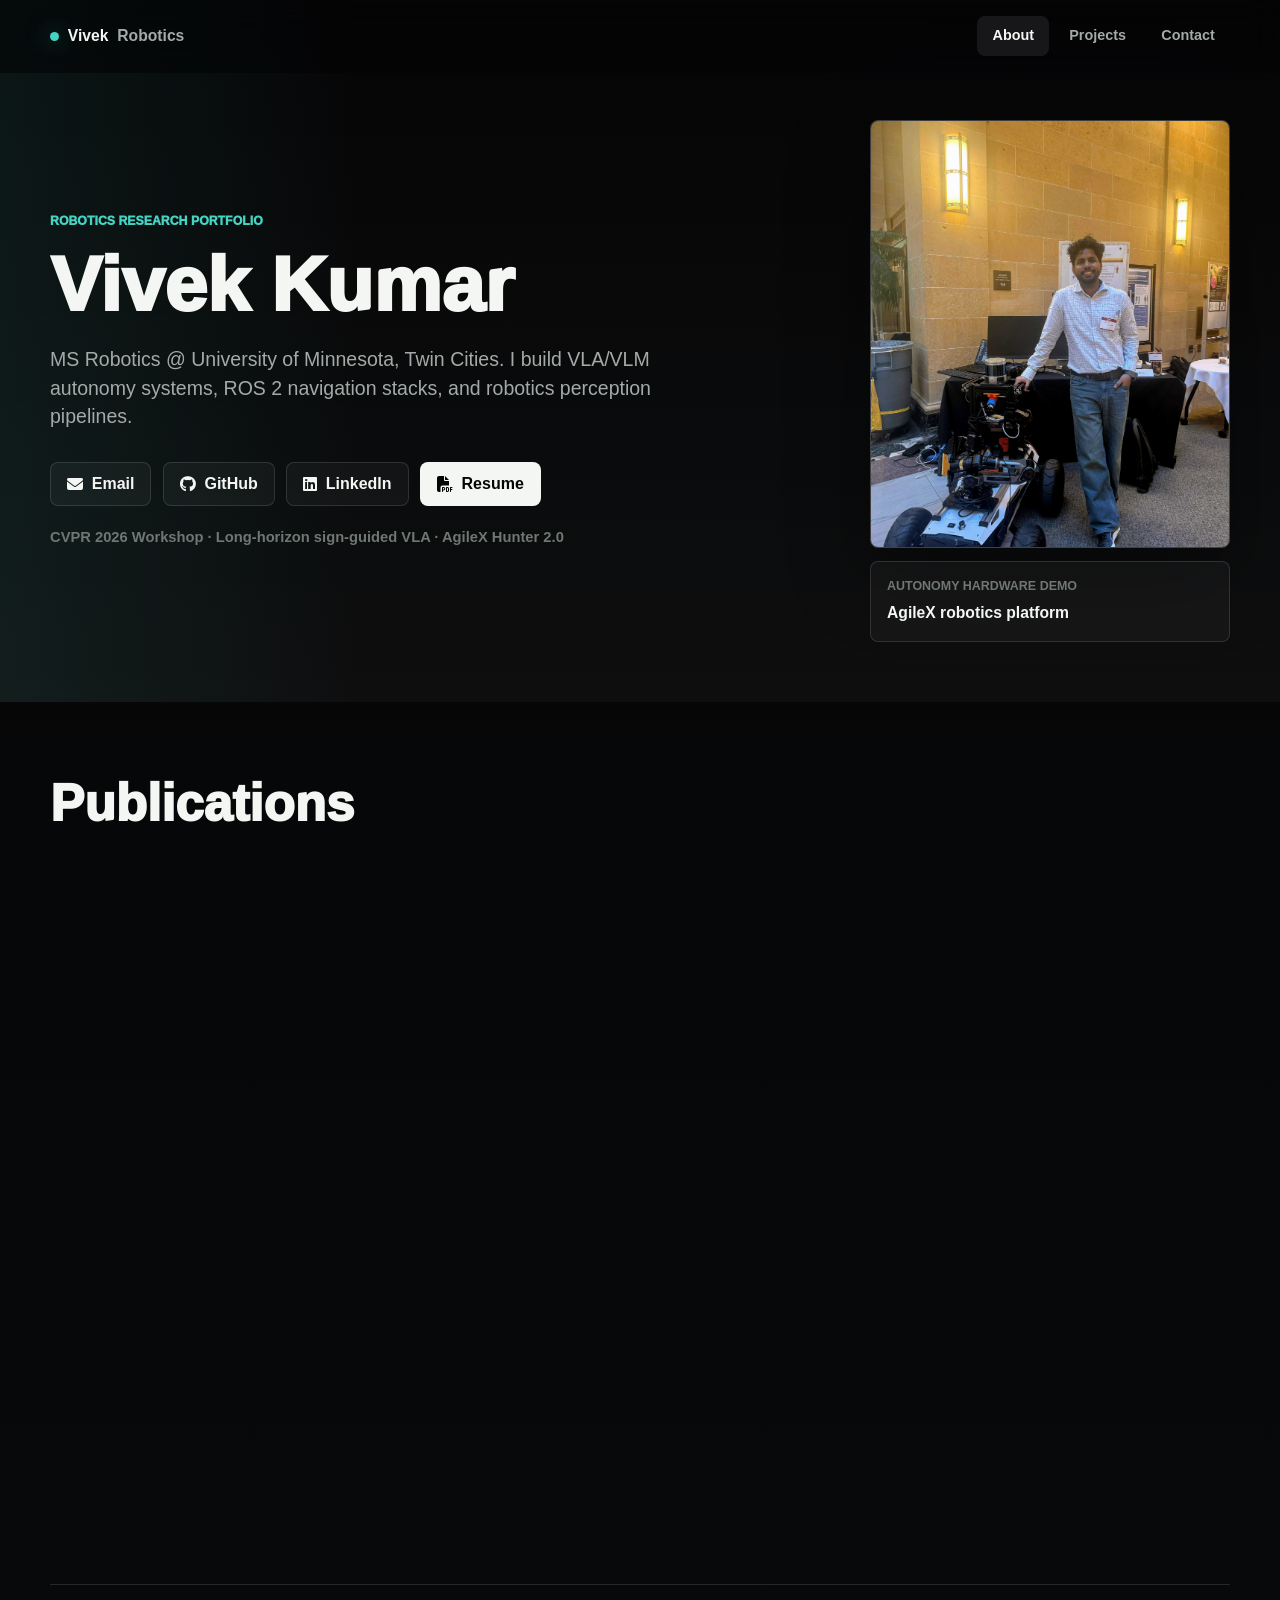
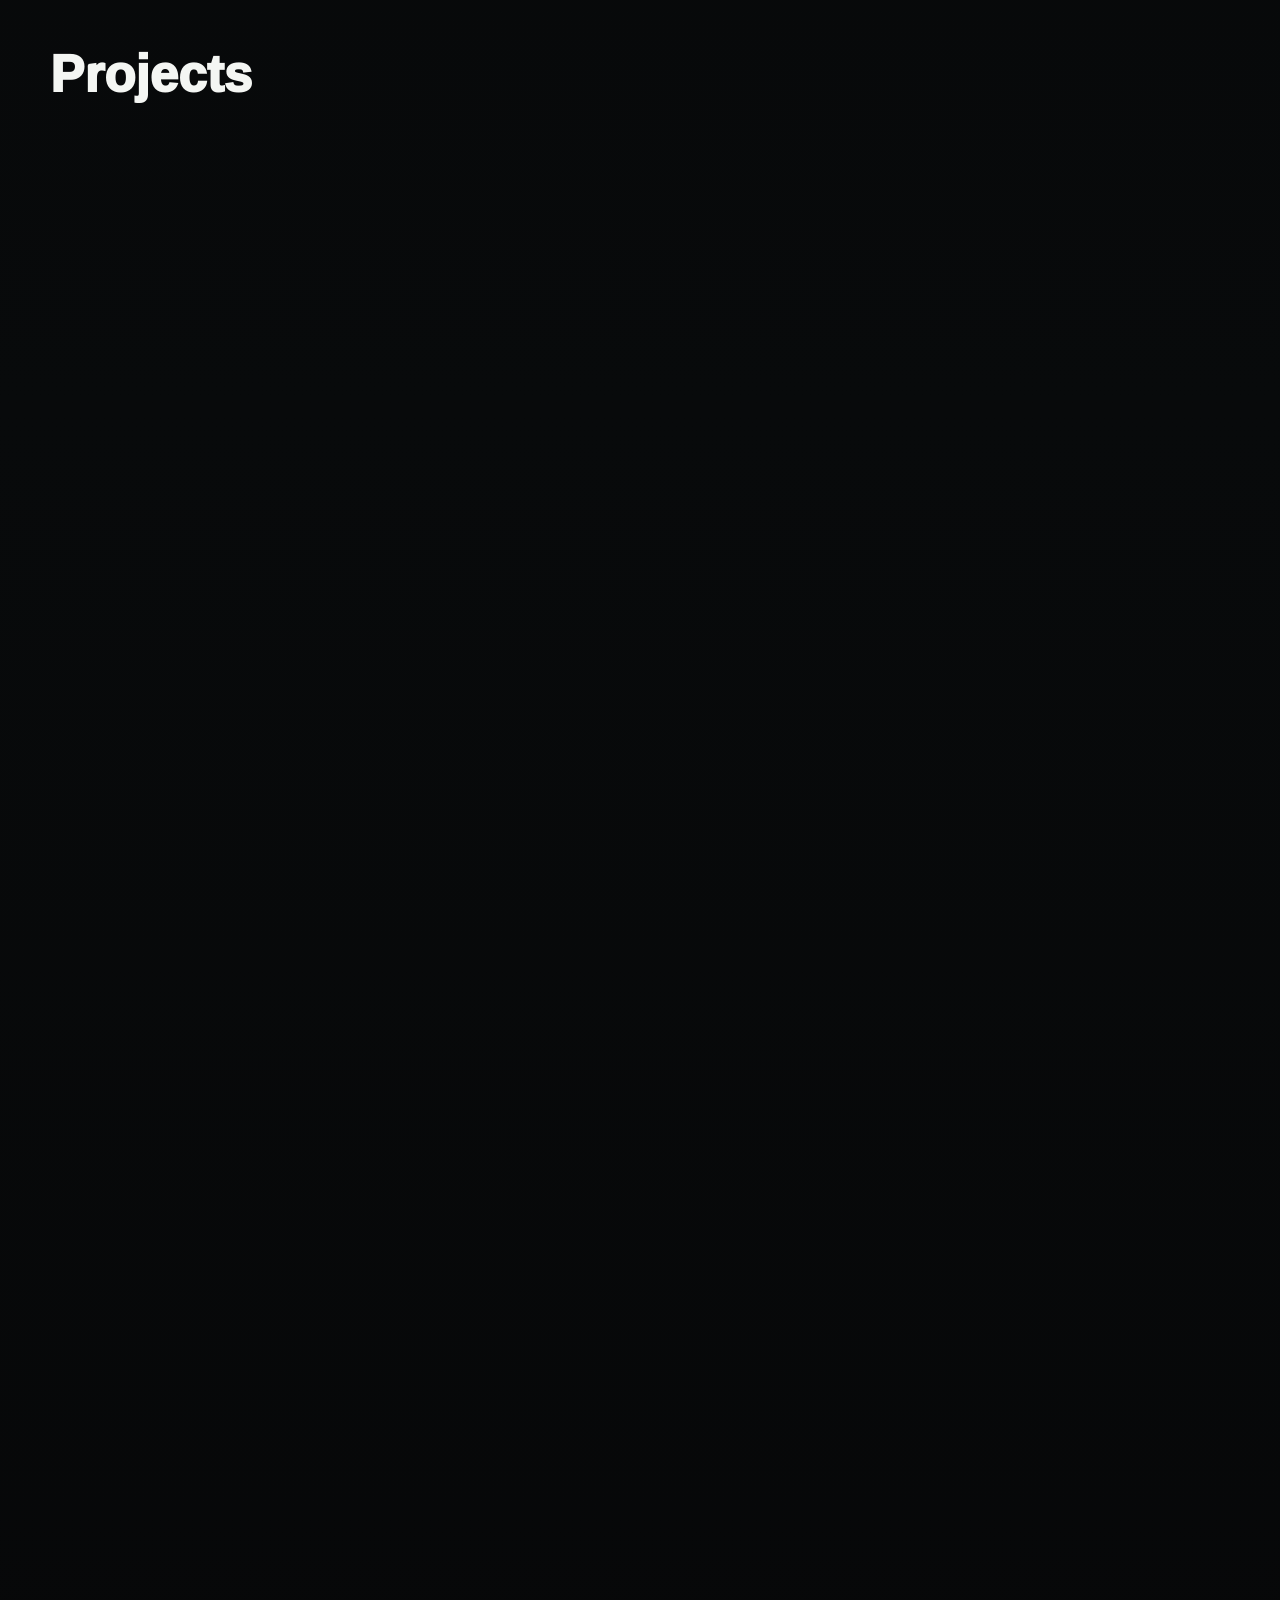
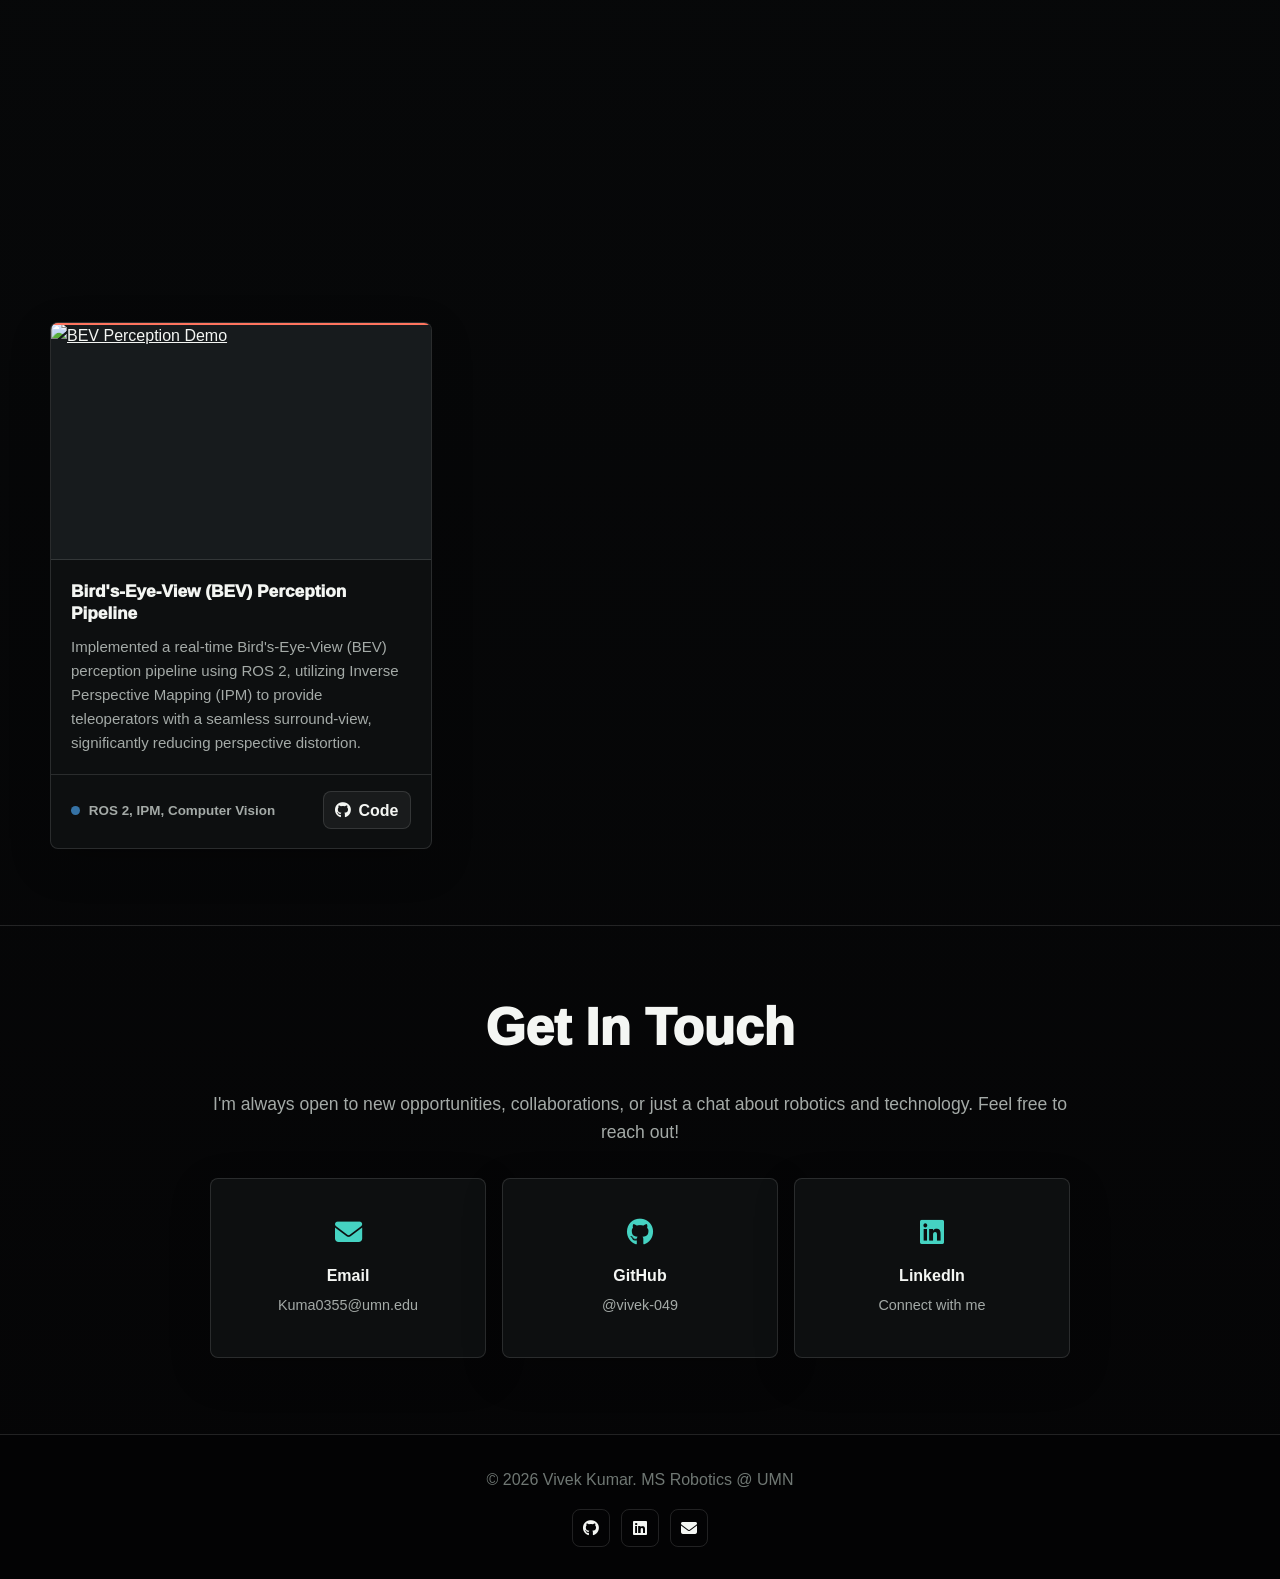
==== index.html @ c198df11 "Update sign guided VLA card preview" ====
<!DOCTYPE html>
<html lang="en">

<head>
    <meta charset="UTF-8">
    <meta name="viewport" content="width=device-width, initial-scale=1.0">
    <meta name="description" content="Vivek's Portfolio - Robotics Engineer & Developer">
    <title>Vivek - Portfolio</title>
    <link rel="stylesheet" href="styles.css">
    <link rel="stylesheet" href="https://cdnjs.cloudflare.com/ajax/libs/font-awesome/6.4.0/css/all.min.css">
</head>

<body>
    <!-- Navigation -->
    <nav class="navbar">
        <div class="container">
            <div class="nav-brand">Vivek</div>
            <ul class="nav-menu">
                <li><a href="#home" class="nav-link">About</a></li>
                <li><a href="#projects" class="nav-link">Projects</a></li>
                <li><a href="#contact" class="nav-link">Contact</a></li>
            </ul>
            <div class="hamburger">
                <span></span>
                <span></span>
                <span></span>
            </div>
        </div>
    </nav>

    <!-- Hero -->
    <section id="home" class="hero-about">
        <div class="container">
            <div class="intro-grid">
                <div class="intro-text">
                    <p class="intro-kicker">Robotics research portfolio</p>
                    <h1 class="intro-name">Vivek Kumar</h1>
                    <p class="intro-role">MS Robotics @ University of Minnesota, Twin Cities. I build VLA/VLM autonomy systems, ROS 2 navigation stacks, and robotics perception pipelines.</p>
                    <div class="intro-links">
                        <a href="mailto:Kuma0355@umn.edu"><i class="fas fa-envelope"></i> Email</a>
                        <a href="https://github.com/vivek-049" target="_blank"><i class="fab fa-github"></i> GitHub</a>
                        <a href="https://www.linkedin.com/in/vivek-kumar-robotics/" target="_blank"><i
                                class="fab fa-linkedin"></i> LinkedIn</a>
                        <a href="Vivek_Kumar_Resume.pdf" target="_blank" class="resume-link"><i class="fas fa-file-pdf"></i>
                            Resume</a>
                    </div>
                    <p class="hero-focus">CVPR 2026 Workshop · Long-horizon sign-guided VLA · AgileX Hunter 2.0</p>
                </div>
                <aside class="hero-visual" aria-label="Vivek with an AgileX robotics platform">
                    <img src="IMG-20260513-WA0045~2.jpg" alt="Vivek Kumar with an AgileX robotics platform">
                    <div class="hero-visual-caption">
                        <span>Autonomy hardware demo</span>
                        <strong>AgileX robotics platform</strong>
                    </div>
                </aside>
            </div>
        </div>
    </section>

    <!-- Projects Section -->
    <section id="projects" class="projects">
        <div class="container">
            <h2 class="section-title publications-heading">Publications</h2>

            <!-- Publications Highlight -->
            <div id="publications" class="publications-highlight">
                <div class="publications-list">
                    <div class="publication-item">
                        <div class="publication-figure">
                            <img src="https://img.youtube.com/vi/0QDESYbUcLw/maxresdefault.jpg"
                                alt="Teleoperation escalation publication preview">
                            <span>CVPRW'26</span>
                        </div>
                        <div class="pub-content">
                            <h4>VLM-Driven Proactive Escalation for Tele-operations in Autonomous Vehicles</h4>
                            <p class="pub-authors"><a href="#home">Vivek Kumar</a>, et al.</p>
                            <p class="pub-venue">In <em>CVPR Precognition Workshop</em>, 2026</p>
                            <div class="pub-links">
                                <a href="https://drive.google.com/file/d/16-VEaFd6-cdcnAlNv3yhL2kqaS5mi3l1/view?usp=drive_link"
                                    target="_blank" class="pub-link">
                                    Paper
                                </a>
                                <a href="https://www.youtube.com/watch?v=0QDESYbUcLw" target="_blank" class="pub-link">
                                    Video
                                </a>
                                <a href="https://drive.google.com/file/d/156DK4H5Ht06kgXR8-hEgV4QPAvxpBSk1/view?usp=sharing"
                                    target="_blank" class="pub-link">
                                    Poster
                                </a>
                            </div>
                        </div>
                    </div>
                    <div class="publication-item">
                        <div class="publication-figure">
                            <img src="https://img.youtube.com/vi/3p01hXMULtc/maxresdefault.jpg"
                                alt="Multi-robot teleoperation publication preview">
                            <span>Under Review</span>
                        </div>
                        <div class="pub-content">
                            <h4>Robots That Know When to Ask: VLM-Driven Reasoning for Human-on-Demand Multi-Robot
                                Teleoperation</h4>
                            <p class="pub-authors"><a href="#home">Vivek Kumar</a>, et al.</p>
                            <p class="pub-venue">Under review</p>
                            <div class="pub-links">
                                <a href="https://youtu.be/3p01hXMULtc?si=Co7V5-fZ44uZ2lex" target="_blank"
                                    class="pub-link">
                                    Video
                                </a>
                            </div>
                        </div>
                    </div>
                    <div class="publication-item">
                        <div class="publication-figure">
                            <img src="https://drive.google.com/thumbnail?id=1eFlrzRyeTO1ZhGdFbciHG2mn4tbbi024&sz=w1000"
                                alt="Zero-shot blind inpainting publication preview">
                            <span>NeurIPS'26</span>
                        </div>
                        <div class="pub-content">
                            <h4>Zero-Shot Blind Inpainting with Pretrained Diffusion Priors</h4>
                            <p class="pub-authors">Wenjie Zhang, <a href="#home">Vivek Kumar</a>, et al.</p>
                            <p class="pub-venue"><em>NeurIPS 2026</em>, under review</p>
                            <div class="pub-links">
                                <a href="https://drive.google.com/file/d/1eFlrzRyeTO1ZhGdFbciHG2mn4tbbi024/view?usp=sharing"
                                    target="_blank" class="pub-link">
                                    Poster
                                </a>
                            </div>
                        </div>
                    </div>
                </div>
            </div>

            <h2 class="section-title projects-heading">Projects</h2>
            <div class="projects-grid">
                <!-- Priority Projects -->
                <div class="project-card featured vla-card">
                    <a href="https://www.youtube.com/watch?v=S_vMShugkvg&amp;list=PLxjsFn0S9vDqfPH7jgvbqeu5v_envfnhZ&amp;index=18"
                        target="_blank" class="project-thumbnail">
                        <img src="https://img.youtube.com/vi/S_vMShugkvg/maxresdefault.jpg" alt="Sign-guided VLA demo preview">
                        <div class="play-overlay">
                            <i class="fab fa-youtube"></i>
                            <span>Watch Demo</span>
                        </div>
                    </a>
                    <div class="project-header">
                        <p class="project-kicker">Current research</p>
                        <h3 class="project-title">Long-Horizon Sign-Guided VLA for Mapless Navigation</h3>
                        <p class="project-description">Developing a sign-guided Vision-Language-Action framework for
                            long-horizon mapless navigation, using semantic scene understanding and language reasoning
                            to move toward user-specified destinations without relying on a fixed map.</p>
                    </div>
                    <div class="project-footer">
                        <div class="project-language">
                            <span class="language-dot" style="background-color: #3572A5"></span>
                            <span>VLA, VLM Reasoning, ROS 2</span>
                        </div>
                        <div class="project-links">
                            <a href="https://www.youtube.com/watch?v=S_vMShugkvg&amp;list=PLxjsFn0S9vDqfPH7jgvbqeu5v_envfnhZ&amp;index=18"
                                target="_blank" aria-label="Video"><i class="fab fa-youtube"></i></a>
                            <a href="https://github.com/vivek-049" target="_blank" aria-label="GitHub"><i
                                    class="fab fa-github"></i></a>
                        </div>
                    </div>
                </div>

                <div class="project-card featured">
                    <a href="https://www.youtube.com/watch?v=EroahD0DSmA&amp;list=PLxjsFn0S9vDqfPH7jgvbqeu5v_envfnhZ&amp;index=19"
                        target="_blank" class="project-thumbnail">
                        <img src="Screenshot from 2026-07-16 19-31-38.png" alt="RL alert system intersection simulation preview">
                        <div class="play-overlay">
                            <i class="fab fa-youtube"></i>
                            <span>Watch Demo</span>
                        </div>
                    </a>
                    <div class="project-header">
                        <p class="project-kicker">Reinforcement learning</p>
                        <h3 class="project-title">RL-Based Alert System for Intersection Safety</h3>
                        <p class="project-description">Designed a PPO-based alert policy for an MnDOT-funded
                            intersection-safety project, fusing vehicle-to-vehicle interaction data to identify and flag
                            high-risk traffic conflicts in real time at signal-free rural intersections.</p>
                    </div>
                    <div class="project-footer">
                        <div class="project-language">
                            <span class="language-dot" style="background-color: #7fd66b"></span>
                            <span>PPO, Reinforcement Learning, Safety</span>
                        </div>
                        <div class="project-links">
                            <a href="https://www.youtube.com/watch?v=EroahD0DSmA&amp;list=PLxjsFn0S9vDqfPH7jgvbqeu5v_envfnhZ&amp;index=19"
                                target="_blank" aria-label="Video"><i class="fab fa-youtube"></i></a>
                        </div>
                    </div>
                </div>

                <div class="project-card featured">
                    <a href="https://youtu.be/Mnq75lZky70?si=WWvYBHal7oJjxnr0" target="_blank"
                        class="project-thumbnail">
                        <img src="https://img.youtube.com/vi/Mnq75lZky70/maxresdefault.jpg"
                            alt="Autonomous Navigation Demo">
                        <div class="play-overlay">
                            <i class="fab fa-youtube"></i>
                            <span>Watch Demo</span>
                        </div>
                    </a>
                    <div class="project-header">
                        <h3 class="project-title">Full-Stack Autonomous Navigation System for AgileX Hunter 2.0</h3>
                        <p class="project-description">Developed a production-ready modular ROS 2 autonomy stack
                            integrating NDT-OMP LiDAR localization, D*+ path planning, and collision avoidance for
                            autonomous indoor navigation using RobotSense LiDAR in pre-mapped environments. Built
                            collision avoidance pipeline using OBB-voxel intersection tests against octomap with
                            automatic replanning capabilities and YAML-based configuration for rapid deployment.</p>
                    </div>
                    <div class="project-footer">
                        <div class="project-language">
                            <span class="language-dot" style="background-color: #f34b7d"></span>
                            <span>ROS 2, C++, Python</span>
                        </div>
                        <div class="project-links">
                            <a href="https://github.com/vivek-049" target="_blank" aria-label="GitHub"><i
                                    class="fab fa-github"></i></a>
                        </div>
                    </div>
                </div>

                <div class="project-card">
                    <a href="https://youtu.be/Lrna9ki87Lo?si=AtG-hbrgz57GsLGN" target="_blank"
                        class="project-thumbnail">
                        <img src="https://img.youtube.com/vi/Lrna9ki87Lo/maxresdefault.jpg"
                            alt="Diffusion Driving Policy Demo">
                        <div class="play-overlay">
                            <i class="fab fa-youtube"></i>
                            <span>Watch Demo</span>
                        </div>
                    </a>
                    <div class="project-header">
                        <h3 class="project-title">Multi-Modal Diffusion based Driving Policy</h3>
                        <p class="project-description">Developed a lightweight Vision-Language-Action (VLA) diffusion
                            policy utilizing a custom CNN-Transformer architecture to predict autonomous trajectories
                            from natural language instructions. Implemented 5-step Action Chunking to improve multimodal
                            trajectory prediction and mitigate mode collapse.</p>
                    </div>
                    <div class="project-footer">
                        <div class="project-language">
                            <span class="language-dot" style="background-color: #3572A5"></span>
                            <span>Python, PyTorch</span>
                        </div>
                        <div class="project-links">
                            <a href="https://github.com/Vivek-049/Lightweight-diffusion-policy-for-Autonomous-Driving" target="_blank" aria-label="GitHub Code"><i
                                    class="fab fa-github"></i></a>
                        </div>
                    </div>
                </div>

                <div class="project-card">
                    <a href="https://youtube.com/shorts/cq_2KAHCOBs?feature=share" target="_blank"
                        class="project-thumbnail">
                        <img src="https://img.youtube.com/vi/cq_2KAHCOBs/hqdefault.jpg" alt="Robot Manipulation Demo">
                        <div class="play-overlay">
                            <i class="fab fa-youtube"></i>
                            <span>Watch Demo</span>
                        </div>
                    </a>
                    <div class="project-header">
                        <h3 class="project-title">Robot Manipulation via Action Chunking Transformers in ManiSkill</h3>
                        <p class="project-description">Built an end-to-end imitation learning pipeline using Action
                            Chunking Transformer (ACT) architecture to train robot arm manipulation policy on RGBD
                            observations, achieving 95%+ success rate on PickCube task with 30K training iterations.
                            Trained on HuggingFace PickCube-v1 dataset, implementing trajectory replay and video-based
                            evaluation pipeline.</p>
                    </div>
                    <div class="project-footer">
                        <div class="project-language">
                            <span class="language-dot" style="background-color: #3572A5"></span>
                            <span>Python, PyTorch, ManiSkill</span>
                        </div>
                        <div class="project-links">
                            <a href="https://github.com/Vivek-049/Arm-manipulation-in-Maniskill" target="_blank" aria-label="GitHub Code"><i
                                    class="fab fa-github"></i></a>
                        </div>
                    </div>
                </div>

                <div class="project-card featured">
                    <a href="https://youtu.be/xTY15INFTRo?si=3LiHVndpfPrqNH9V" target="_blank"
                        class="project-thumbnail">
                        <img src="https://img.youtube.com/vi/xTY15INFTRo/maxresdefault.jpg" alt="ADAS System Demo">
                        <div class="play-overlay">
                            <i class="fab fa-youtube"></i>
                            <span>Watch Demo</span>
                        </div>
                    </a>
                    <div class="project-header">
                        <h3 class="project-title">Advanced Driver Assistance System (ADAS)</h3>
                        <p class="project-description">Developed an ADAS suite (FCWS, LDWS, LKAS) using YOLOv8m for
                            detection, ByteTrack for trajectory tracking, and UFLD-v2 (ResNet-18) for lane detection,
                            achieving real-time inference via TensorRT/ONNX acceleration.</p>
                    </div>
                    <div class="project-footer">
                        <div class="project-language">
                            <span class="language-dot" style="background-color: #f34b7d"></span>
                            <span>ROS 2, YOLOv8, TensorRT</span>
                        </div>
                        <div class="project-links">
                            <a href="Advanced Driver Assistance ADAS.pdf" target="_blank" aria-label="Presentation"><i
                                    class="fas fa-file-pdf"></i></a>
                        </div>
                    </div>
                </div>

                <div class="project-card featured">
                    <a href="https://youtu.be/I4BESdr4LIU?si=nvdnl_X5rpBPW8rD" target="_blank"
                        class="project-thumbnail">
                        <img src="https://img.youtube.com/vi/I4BESdr4LIU/maxresdefault.jpg" alt="Video Prediction Demo">
                        <div class="play-overlay">
                            <i class="fab fa-youtube"></i>
                            <span>Watch Demo</span>
                        </div>
                    </a>
                    <div class="project-header">
                        <h3 class="project-title">Video Prediction Framework for Latency Compensation</h3>
                        <p class="project-description">Developed a video prediction framework by training an
                            encoder-decoder architecture on BDD100K dataset to compensate for 100ms+ network latency in
                            teleoperation, utilizing future-frame prediction to maintain real-time visual feedback
                            during remote driving.</p>
                    </div>
                    <div class="project-footer">
                        <div class="project-language">
                            <span class="language-dot" style="background-color: #3572A5"></span>
                            <span>PyTorch, Deep Learning</span>
                        </div>
                        <div class="project-links">
                            <a href="https://github.com/Vivek-049/Real-time-video-prediction-for-teleoperation-Autonomous-Driving-"
                                target="_blank" aria-label="GitHub Code" class="code-link"><i class="fab fa-github"></i><span>Code</span></a>
                        </div>
                    </div>
                </div>

                <div class="project-card">
                    <a href="https://youtu.be/Kl7fvVgXIyI?si=ZXdKzi30ttFTriQm" target="_blank"
                        class="project-thumbnail">
                        <img src="https://img.youtube.com/vi/Kl7fvVgXIyI/maxresdefault.jpg"
                            alt="EV Charging Robot Demo">
                        <div class="play-overlay">
                            <i class="fab fa-youtube"></i>
                            <span>Watch Demo</span>
                        </div>
                    </a>
                    <div class="project-header">
                        <h3 class="project-title">On-Demand Mobile EV Charging Robot (WeZZOn)</h3>
                        <p class="project-description">Worked on an autonomous EV charging-as-a-service platform to
                            mitigate fixed infrastructure barriers and validated it through real-world parking lot
                            testing using a battery-integrated AgileX Hunter platform.</p>
                    </div>
                    <div class="project-footer">
                        <div class="project-language">
                            <span class="language-dot" style="background-color: #f34b7d"></span>
                            <span>ROS 2, LiDAR, AgileX</span>
                        </div>
                        <div class="project-links">
                            <a href="https://github.com/vivek-049" target="_blank" aria-label="GitHub"><i
                                    class="fab fa-github"></i></a>
                        </div>
                    </div>
                </div>

                <div class="project-card featured">
                    <a href="https://youtu.be/_VVxH5udUdM?si=Cwi0ldcJqMd1Yqu-" target="_blank"
                        class="project-thumbnail">
                        <img src="https://img.youtube.com/vi/_VVxH5udUdM/maxresdefault.jpg" alt="BEV Perception Demo">
                        <div class="play-overlay">
                            <i class="fab fa-youtube"></i>
                            <span>Watch Demo</span>
                        </div>
                    </a>
                    <div class="project-header">
                        <h3 class="project-title">Bird's-Eye-View (BEV) Perception Pipeline</h3>
                        <p class="project-description">Implemented a real-time Bird's-Eye-View (BEV) perception pipeline
                            using ROS 2, utilizing Inverse Perspective Mapping (IPM) to provide teleoperators with a
                            seamless surround-view, significantly reducing perspective distortion.</p>
                    </div>
                    <div class="project-footer">
                        <div class="project-language">
                            <span class="language-dot" style="background-color: #3572A5"></span>
                            <span>ROS 2, IPM, Computer Vision</span>
                        </div>
                        <div class="project-links">
                            <a href="https://github.com/Vivek-049/Real-time-Bird--Eye-View-BEV-using-ros2"
                                target="_blank" aria-label="GitHub Code" class="code-link"><i class="fab fa-github"></i><span>Code</span></a>
                        </div>
                    </div>
                </div>
            </div>
        </div>
    </section>

    <!-- Contact Section -->
    <section id="contact" class="contact">
        <div class="container">
            <h2 class="section-title">Get In Touch</h2>
            <div class="contact-content">
                <p class="contact-text">I'm always open to new opportunities, collaborations, or just a chat about
                    robotics and technology. Feel free to reach out!</p>
                <div class="contact-methods">
                    <a href="mailto:Kuma0355@umn.edu" class="contact-card">
                        <i class="fas fa-envelope"></i>
                        <h3>Email</h3>
                        <p>Kuma0355@umn.edu</p>
                    </a>
                    <a href="https://github.com/vivek-049" target="_blank" class="contact-card">
                        <i class="fab fa-github"></i>
                        <h3>GitHub</h3>
                        <p>@vivek-049</p>
                    </a>
                    <a href="https://www.linkedin.com/in/vivek-kumar-robotics/" target="_blank" class="contact-card">
                        <i class="fab fa-linkedin"></i>
                        <h3>LinkedIn</h3>
                        <p>Connect with me</p>
                    </a>
                </div>
            </div>
        </div>
    </section>

    <!-- Footer -->
    <footer class="footer">
        <div class="container">
            <p>&copy; 2026 Vivek Kumar. MS Robotics @ UMN</p>
            <div class="footer-links">
                <a href="https://github.com/vivek-049" target="_blank"><i class="fab fa-github"></i></a>
                <a href="https://www.linkedin.com/in/vivek-kumar-robotics/" target="_blank"><i
                        class="fab fa-linkedin"></i></a>
                <a href="mailto:Kuma0355@umn.edu"><i class="fas fa-envelope"></i></a>
            </div>
        </div>
    </footer>

    <script src="script.js"></script>
</body>

</html>
---- styles.css ----
* {
    box-sizing: border-box;
    margin: 0;
    padding: 0;
}

:root {
    --bg: #050506;
    --panel: #0d0f10;
    --panel-strong: #131719;
    --panel-soft: #171b1d;
    --text: #f4f6f3;
    --muted: #a4aaa7;
    --faint: #6f7773;
    --line: rgba(255, 255, 255, 0.12);
    --line-strong: rgba(255, 255, 255, 0.22);
    --cyan: #45d3c2;
    --coral: #ff755f;
    --amber: #d8a742;
    --green: #7fd66b;
    --shadow: 0 24px 80px rgba(0, 0, 0, 0.42);
    --transition: 180ms ease;
}

html {
    scroll-behavior: smooth;
}

body {
    min-height: 100vh;
    background:
        linear-gradient(180deg, #050506 0%, #080a0b 42%, #050506 100%);
    color: var(--text);
    font-family: Inter, -apple-system, BlinkMacSystemFont, "Segoe UI", Roboto, Helvetica, Arial, sans-serif;
    line-height: 1.6;
    overflow-x: hidden;
}

img {
    display: block;
    max-width: 100%;
}

a {
    color: inherit;
}

.container {
    width: min(1180px, calc(100% - 40px));
    margin: 0 auto;
}

.navbar {
    position: fixed;
    top: 0;
    left: 0;
    z-index: 1000;
    width: 100%;
    border-bottom: 1px solid transparent;
    background: rgba(5, 5, 6, 0.58);
    color: var(--text);
    backdrop-filter: blur(18px);
    transition: background var(--transition), border-color var(--transition), box-shadow var(--transition);
}

.navbar.scrolled,
.navbar.nav-open {
    border-color: var(--line);
    background: rgba(5, 5, 6, 0.88);
    box-shadow: 0 14px 38px rgba(0, 0, 0, 0.28);
}

.navbar .container {
    display: flex;
    align-items: center;
    justify-content: space-between;
    min-height: 72px;
}

.nav-brand {
    display: inline-flex;
    align-items: center;
    gap: 0.55rem;
    font-size: 0.98rem;
    font-weight: 900;
    letter-spacing: 0;
}

.nav-brand::before {
    content: "";
    width: 9px;
    height: 9px;
    border-radius: 50%;
    background: var(--cyan);
    box-shadow: 0 0 24px rgba(69, 211, 194, 0.7);
}

.nav-brand::after {
    content: "Robotics";
    color: var(--muted);
    font-weight: 650;
}

.nav-menu {
    display: flex;
    align-items: center;
    gap: 0.3rem;
    list-style: none;
}

.nav-link {
    display: inline-flex;
    align-items: center;
    min-height: 40px;
    padding: 0 0.95rem;
    border-radius: 8px;
    color: var(--muted);
    font-size: 0.9rem;
    font-weight: 800;
    text-decoration: none;
    transition: background var(--transition), color var(--transition);
}

.nav-link:hover,
.nav-link.active {
    background: rgba(255, 255, 255, 0.08);
    color: var(--text);
}

.hamburger {
    display: none;
    width: 42px;
    height: 42px;
    align-items: center;
    justify-content: center;
    flex-direction: column;
    gap: 5px;
    border: 1px solid var(--line-strong);
    border-radius: 8px;
    cursor: pointer;
}

.hamburger span {
    width: 18px;
    height: 2px;
    border-radius: 999px;
    background: var(--text);
    transition: transform var(--transition), opacity var(--transition);
}

.hero-about {
    position: relative;
    min-height: 76svh;
    display: flex;
    align-items: center;
    padding: 7.5rem 0 3.75rem;
    overflow: hidden;
}

.hero-about::before {
    content: "";
    position: absolute;
    inset: 0;
    pointer-events: none;
    background:
        linear-gradient(90deg, rgba(69, 211, 194, 0.08), transparent 28%),
        linear-gradient(180deg, transparent 0%, rgba(255, 255, 255, 0.03) 100%);
}

.intro-grid {
    position: relative;
    z-index: 1;
    display: grid;
    grid-template-columns: minmax(0, 1fr) minmax(280px, 380px);
    gap: clamp(2rem, 5vw, 4.75rem);
    align-items: center;
}

.intro-text {
    max-width: 650px;
}

.intro-kicker,
.section-kicker,
.project-kicker {
    color: var(--cyan);
    font-size: 0.77rem;
    font-weight: 950;
    letter-spacing: 0;
    text-transform: uppercase;
}

.intro-name {
    max-width: 12ch;
    margin-top: 1rem;
    color: var(--text);
    font-size: clamp(3rem, 6vw, 5.4rem);
    font-weight: 950;
    line-height: 0.96;
    letter-spacing: 0;
}

.intro-role {
    width: min(620px, 100%);
    margin-top: 1.5rem;
    color: var(--muted);
    font-size: clamp(1rem, 1.55vw, 1.22rem);
    line-height: 1.45;
}

.intro-links {
    display: flex;
    flex-wrap: wrap;
    gap: 0.7rem;
    margin-top: 2rem;
}

.intro-links a,
.pub-link,
.project-links a,
.contact-card {
    text-decoration: none;
}

.intro-links a {
    display: inline-flex;
    align-items: center;
    min-height: 44px;
    gap: 0.55rem;
    padding: 0 1rem;
    border: 1px solid var(--line);
    border-radius: 8px;
    background: rgba(255, 255, 255, 0.04);
    color: var(--text);
    font-weight: 850;
    transition: transform var(--transition), border-color var(--transition), background var(--transition);
}

.intro-links a:hover {
    transform: translateY(-2px);
    border-color: rgba(69, 211, 194, 0.6);
    background: rgba(69, 211, 194, 0.09);
}

.intro-links .resume-link {
    border-color: transparent;
    background: var(--text);
    color: var(--bg);
}

.hero-focus {
    margin-top: 1.25rem;
    color: var(--faint);
    font-size: 0.92rem;
    font-weight: 800;
}

.hero-visual {
    justify-self: end;
    align-self: center;
    width: min(360px, 100%);
}

.hero-visual img {
    width: 100%;
    aspect-ratio: 4 / 4.75;
    object-fit: cover;
    object-position: 58% 48%;
    border: 1px solid var(--line-strong);
    border-radius: 8px;
    box-shadow: var(--shadow);
}

.hero-visual-caption {
    display: grid;
    gap: 0.2rem;
    margin-top: 0.85rem;
    padding: 0.95rem 1rem;
    border: 1px solid var(--line);
    border-radius: 8px;
    background: rgba(255, 255, 255, 0.04);
}

.hero-visual-caption span {
    color: var(--faint);
    font-size: 0.78rem;
    font-weight: 850;
    text-transform: uppercase;
}

.hero-visual-caption strong {
    color: var(--text);
    font-size: 0.98rem;
}

section {
    padding: 4.75rem 0;
}

.projects,
.contact {
    background: transparent;
}

.section-title {
    margin-bottom: 2.2rem;
    color: var(--text);
    font-size: clamp(2rem, 4vw, 3.4rem);
    font-weight: 950;
    line-height: 1.02;
    letter-spacing: 0;
    text-align: center;
}

.publications-heading,
.projects-heading {
    text-align: left;
}

.projects-heading {
    margin-top: 1rem;
}

.publications-highlight {
    margin-bottom: 4rem;
    padding-bottom: 3.5rem;
    border-bottom: 1px solid var(--line);
}

.publications-list {
    display: grid;
    gap: 2.15rem;
}

.project-card,
.contact-card {
    border: 1px solid var(--line);
    border-radius: 8px;
    background: var(--panel);
    box-shadow: 0 14px 40px rgba(0, 0, 0, 0.24);
}

.publication-item {
    display: grid;
    grid-template-columns: minmax(230px, 308px) minmax(0, 1fr);
    gap: 2rem;
    align-items: center;
}

.project-card:hover,
.contact-card:hover {
    transform: translateY(-4px);
    border-color: rgba(69, 211, 194, 0.46);
    background: var(--panel-strong);
}

.publication-figure {
    display: grid;
    gap: 0.9rem;
}

.publication-figure img {
    width: 100%;
    aspect-ratio: 16 / 8.5;
    object-fit: cover;
    border-radius: 4px;
    background: var(--panel-soft);
    box-shadow: 0 14px 34px rgba(0, 0, 0, 0.3);
}

.publication-figure span {
    display: flex;
    align-items: center;
    justify-content: center;
    min-height: 20px;
    border-radius: 4px;
    background: #2aa0bf;
    color: #fff;
    font-size: 0.78rem;
    font-weight: 950;
}

.pub-content h4 {
    max-width: 780px;
    color: var(--text);
    font-size: 1.18rem;
    font-weight: 800;
    line-height: 1.35;
}

.pub-authors,
.pub-venue {
    color: var(--muted);
    font-size: 1rem;
    line-height: 1.45;
}

.pub-authors {
    margin-top: 0.25rem;
}

.pub-authors a {
    color: var(--cyan);
    text-decoration: underline;
    text-decoration-thickness: 1px;
    text-underline-offset: 3px;
}

.pub-venue em {
    color: rgba(244, 246, 243, 0.9);
}

.pub-links {
    display: flex;
    flex-wrap: wrap;
    gap: 0.65rem;
    margin-top: 0.65rem;
}

.pub-link {
    display: inline-flex;
    align-items: center;
    justify-content: center;
    min-width: 58px;
    min-height: 28px;
    padding: 0 0.75rem;
    border: 1px solid rgba(255, 255, 255, 0.75);
    border-radius: 2px;
    background: transparent;
    color: var(--text);
    font-size: 0.72rem;
    font-weight: 850;
    text-transform: uppercase;
    transition: color var(--transition), background var(--transition), border-color var(--transition);
}

.pub-link:hover {
    border-color: rgba(69, 211, 194, 0.58);
    background: rgba(69, 211, 194, 0.1);
    color: var(--cyan);
}

.projects-grid {
    display: grid;
    grid-template-columns: repeat(3, minmax(0, 1fr));
    gap: 1.1rem;
}

.project-card {
    position: relative;
    display: flex;
    min-height: 100%;
    overflow: hidden;
    flex-direction: column;
    transition: transform var(--transition), border-color var(--transition), background var(--transition);
}

.project-card::after {
    content: "";
    position: absolute;
    inset: 0;
    pointer-events: none;
    border-top: 2px solid rgba(255, 255, 255, 0.14);
}

.project-card.featured::after {
    border-top-color: var(--coral);
}

.project-card.vla-card {
    grid-column: span 2;
    display: grid;
    grid-template-columns: minmax(260px, 0.95fr) minmax(300px, 1.05fr);
}

.project-card.vla-card .project-thumbnail {
    height: 100%;
    min-height: 360px;
    aspect-ratio: auto;
}

.project-thumbnail {
    position: relative;
    display: block;
    aspect-ratio: 16 / 10;
    overflow: hidden;
    border-bottom: 1px solid var(--line);
    background: var(--panel-soft);
}

.project-thumbnail img {
    width: 100%;
    height: 100%;
    object-fit: cover;
    transition: transform 320ms ease, filter 320ms ease;
}

.vla-card .project-thumbnail img {
    object-position: 56% 48%;
}

.project-thumbnail:hover img {
    transform: scale(1.04);
    filter: saturate(1.08) contrast(1.02);
}

.play-overlay {
    position: absolute;
    inset: 0;
    display: flex;
    align-items: center;
    justify-content: center;
    flex-direction: column;
    gap: 0.5rem;
    background: rgba(5, 5, 6, 0.62);
    color: var(--text);
    opacity: 0;
    transition: opacity var(--transition);
}

.project-thumbnail:hover .play-overlay {
    opacity: 1;
}

.play-overlay i {
    color: var(--text);
    font-size: 2rem;
}

.play-overlay span {
    font-size: 0.86rem;
    font-weight: 950;
}

.project-header {
    display: grid;
    align-content: start;
    gap: 0.7rem;
    padding: 1.25rem;
}

.vla-card .project-header {
    padding: 1.55rem;
}

.project-kicker {
    color: var(--coral);
}

.project-title {
    color: var(--text);
    font-size: 1.08rem;
    font-weight: 950;
    line-height: 1.28;
}

.vla-card .project-title {
    font-size: clamp(1.55rem, 2.4vw, 2.2rem);
    line-height: 1.08;
}

.project-description {
    color: var(--muted);
    font-size: 0.94rem;
    line-height: 1.58;
}

.vla-card .project-description {
    font-size: 1rem;
}

.project-footer {
    display: flex;
    align-items: center;
    justify-content: space-between;
    gap: 1rem;
    margin-top: auto;
    padding: 1rem 1.25rem 1.2rem;
    border-top: 1px solid var(--line);
}

.vla-card .project-footer {
    grid-column: 2;
    padding: 1rem 1.55rem 1.35rem;
}

.project-language {
    display: inline-flex;
    align-items: center;
    min-width: 0;
    gap: 0.55rem;
    color: var(--muted);
    font-size: 0.84rem;
    font-weight: 800;
}

.project-language span:last-child {
    min-width: 0;
}

.language-dot {
    width: 9px;
    height: 9px;
    flex: 0 0 9px;
    border-radius: 50%;
}

.project-links {
    display: flex;
    align-items: center;
    flex: 0 0 auto;
    gap: 0.55rem;
}

.project-links a {
    display: inline-flex;
    align-items: center;
    justify-content: center;
    min-width: 38px;
    min-height: 38px;
    padding: 0 0.7rem;
    border: 1px solid var(--line);
    border-radius: 8px;
    background: rgba(255, 255, 255, 0.05);
    color: var(--text);
    font-size: 1rem;
    font-weight: 850;
    transition: background var(--transition), color var(--transition), border-color var(--transition);
}

.project-links .code-link {
    gap: 0.45rem;
}

.project-links a:hover {
    border-color: rgba(69, 211, 194, 0.58);
    background: rgba(69, 211, 194, 0.12);
    color: var(--cyan);
}

.contact {
    border-top: 1px solid var(--line);
}

.contact .section-title {
    color: var(--text);
}

.contact-content {
    width: min(860px, 100%);
    margin: 0 auto;
    text-align: center;
}

.contact-text {
    margin: 0 auto 2rem;
    color: var(--muted);
    font-size: 1.1rem;
}

.contact-methods {
    display: grid;
    grid-template-columns: repeat(3, minmax(0, 1fr));
    gap: 1rem;
}

.contact-card {
    display: grid;
    min-height: 180px;
    align-content: center;
    justify-items: center;
    padding: 1.5rem;
    color: var(--text);
    transition: transform var(--transition), border-color var(--transition), background var(--transition);
}

.contact-card i {
    margin-bottom: 1rem;
    color: var(--cyan);
    font-size: 1.7rem;
}

.contact-card h3 {
    font-size: 1rem;
}

.contact-card p {
    margin-top: 0.35rem;
    color: var(--muted);
    font-size: 0.9rem;
    overflow-wrap: anywhere;
}

.footer {
    padding: 2rem 0;
    border-top: 1px solid var(--line);
    background: #030304;
    color: var(--faint);
    text-align: center;
}

.footer p {
    margin-bottom: 1rem;
}

.footer-links {
    display: flex;
    justify-content: center;
    gap: 0.7rem;
}

.footer-links a {
    display: inline-flex;
    align-items: center;
    justify-content: center;
    width: 38px;
    height: 38px;
    border: 1px solid var(--line);
    border-radius: 8px;
    color: var(--text);
    text-decoration: none;
    transition: background var(--transition), border-color var(--transition), color var(--transition);
}

.footer-links a:hover {
    border-color: rgba(69, 211, 194, 0.58);
    background: rgba(69, 211, 194, 0.1);
    color: var(--cyan);
}

@media (max-width: 1040px) {
    .intro-grid {
        grid-template-columns: 1fr;
    }

    .hero-visual {
        justify-self: start;
        width: min(360px, 100%);
    }

    .projects-grid {
        grid-template-columns: repeat(2, minmax(0, 1fr));
    }

    .project-card.vla-card {
        grid-column: 1 / -1;
    }

}

@media (max-width: 768px) {
    .container {
        width: min(100% - 28px, 1180px);
    }

    .hamburger {
        display: flex;
    }

    .hamburger.active span:nth-child(1) {
        transform: translateY(7px) rotate(45deg);
    }

    .hamburger.active span:nth-child(2) {
        opacity: 0;
    }

    .hamburger.active span:nth-child(3) {
        transform: translateY(-7px) rotate(-45deg);
    }

    .nav-menu {
        position: fixed;
        top: 72px;
        left: 14px;
        right: 14px;
        display: grid;
        gap: 0.4rem;
        padding: 0.75rem;
        border: 1px solid var(--line);
        border-radius: 8px;
        background: rgba(13, 15, 16, 0.98);
        box-shadow: var(--shadow);
        color: var(--text);
        opacity: 0;
        pointer-events: none;
        transform: translateY(-10px);
        transition: opacity var(--transition), transform var(--transition);
    }

    .nav-menu.active {
        opacity: 1;
        pointer-events: auto;
        transform: translateY(0);
    }

    .nav-link {
        justify-content: center;
    }

    .hero-about {
        min-height: auto;
        padding: 7rem 0 3.25rem;
    }

    .intro-name {
        font-size: clamp(2.8rem, 14vw, 4.4rem);
    }

    .projects-grid,
    .contact-methods {
        grid-template-columns: 1fr;
    }

    .hero-visual {
        width: min(320px, 100%);
    }

    section {
        padding: 4rem 0;
    }

    .publication-item {
        grid-template-columns: 1fr;
    }

    .project-card.vla-card {
        display: flex;
        grid-column: auto;
    }

    .project-card.vla-card .project-thumbnail {
        min-height: auto;
        aspect-ratio: 16 / 11;
    }

    .vla-card .project-footer {
        grid-column: auto;
    }

    .project-footer {
        align-items: flex-start;
        flex-direction: column;
    }
}

@media (max-width: 480px) {
    .nav-brand::after {
        content: "";
    }

    .intro-links {
        display: grid;
        grid-template-columns: 1fr 1fr;
    }

    .intro-links a {
        justify-content: center;
        padding: 0 0.7rem;
    }

    .section-title {
        font-size: 2rem;
    }
}
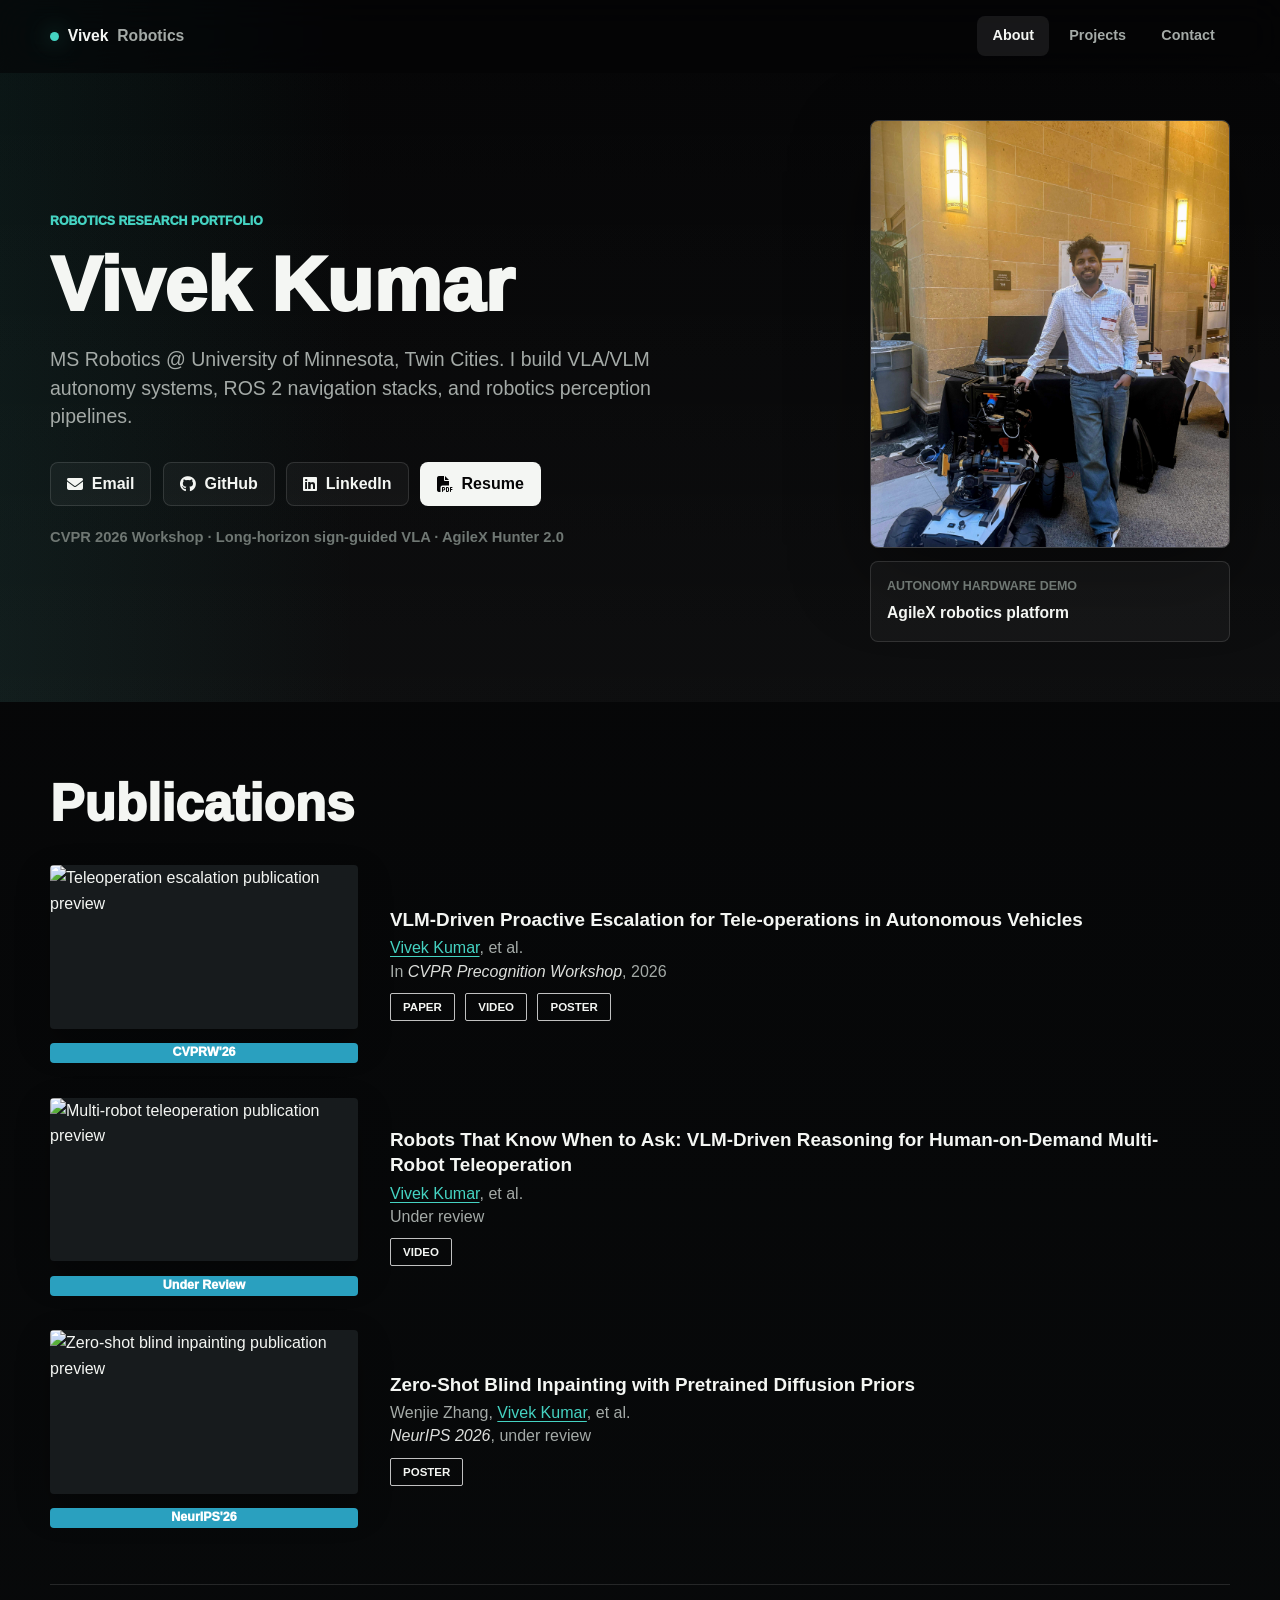
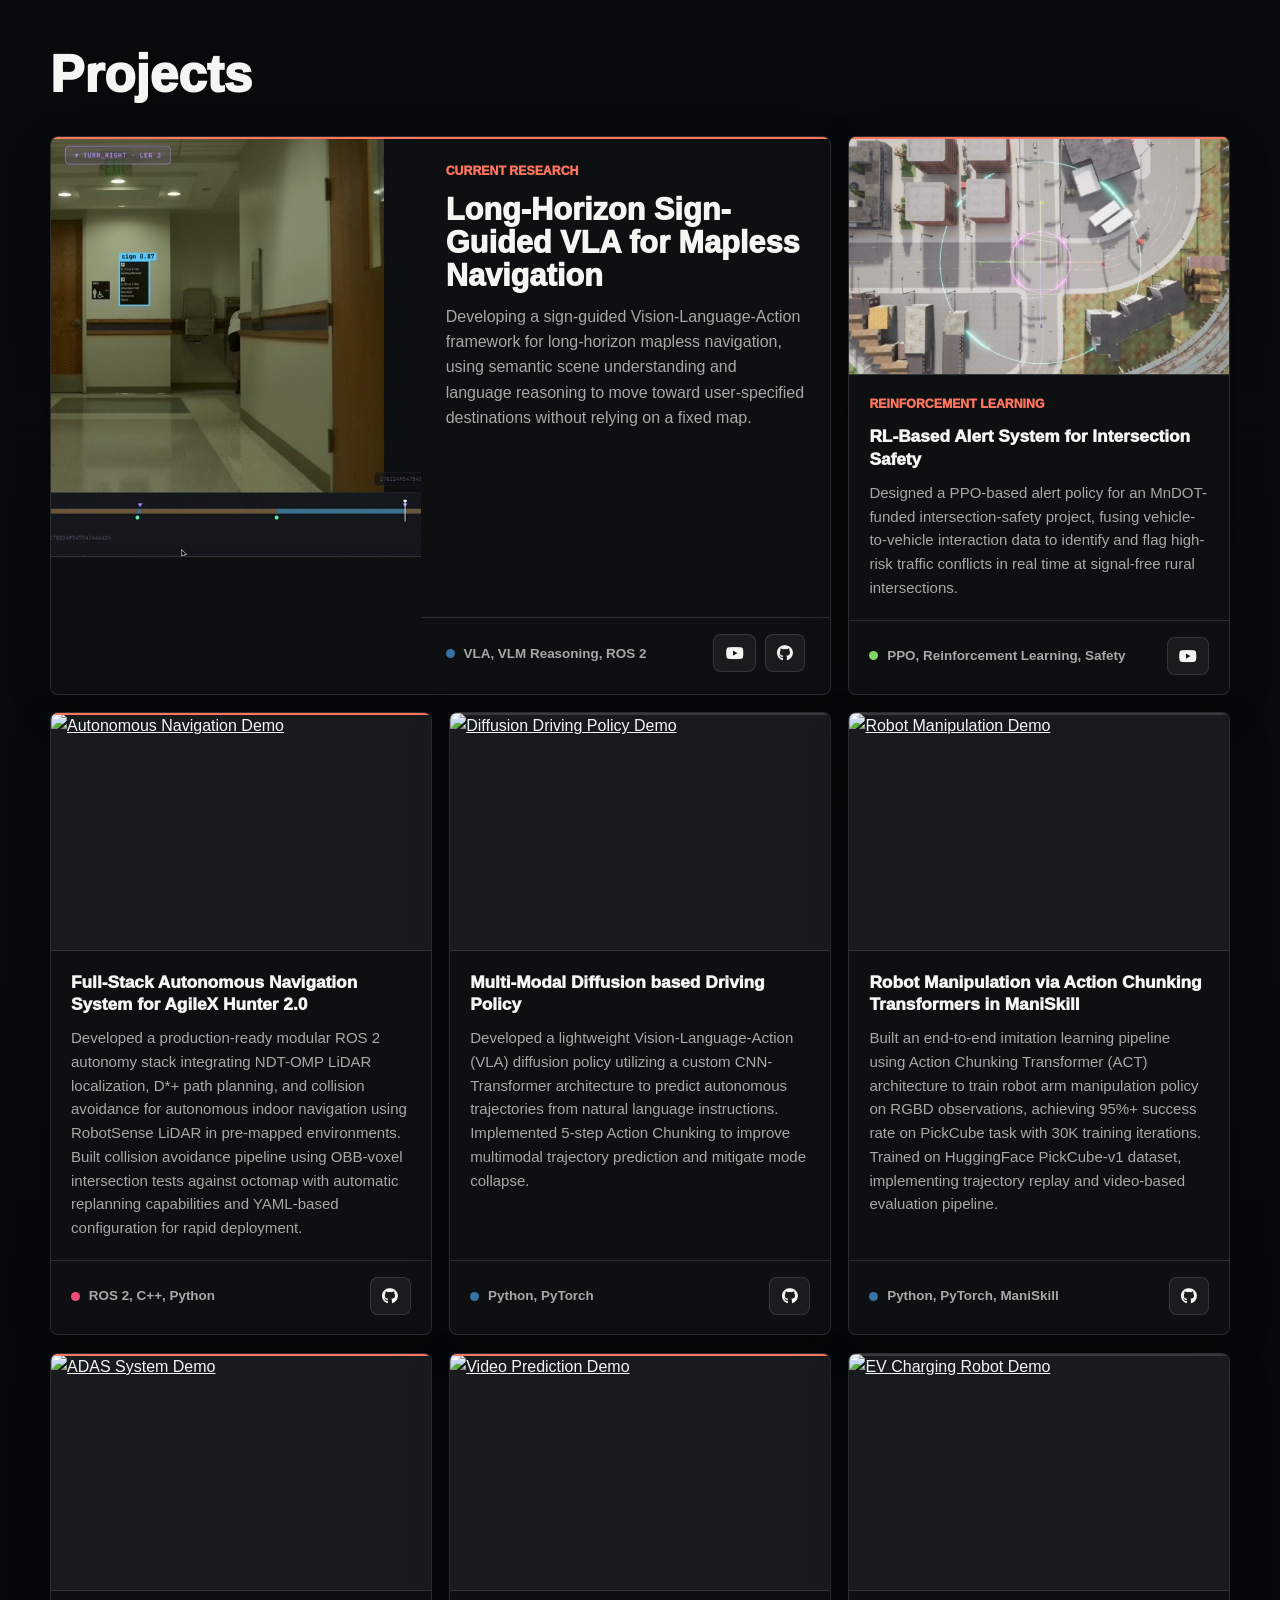
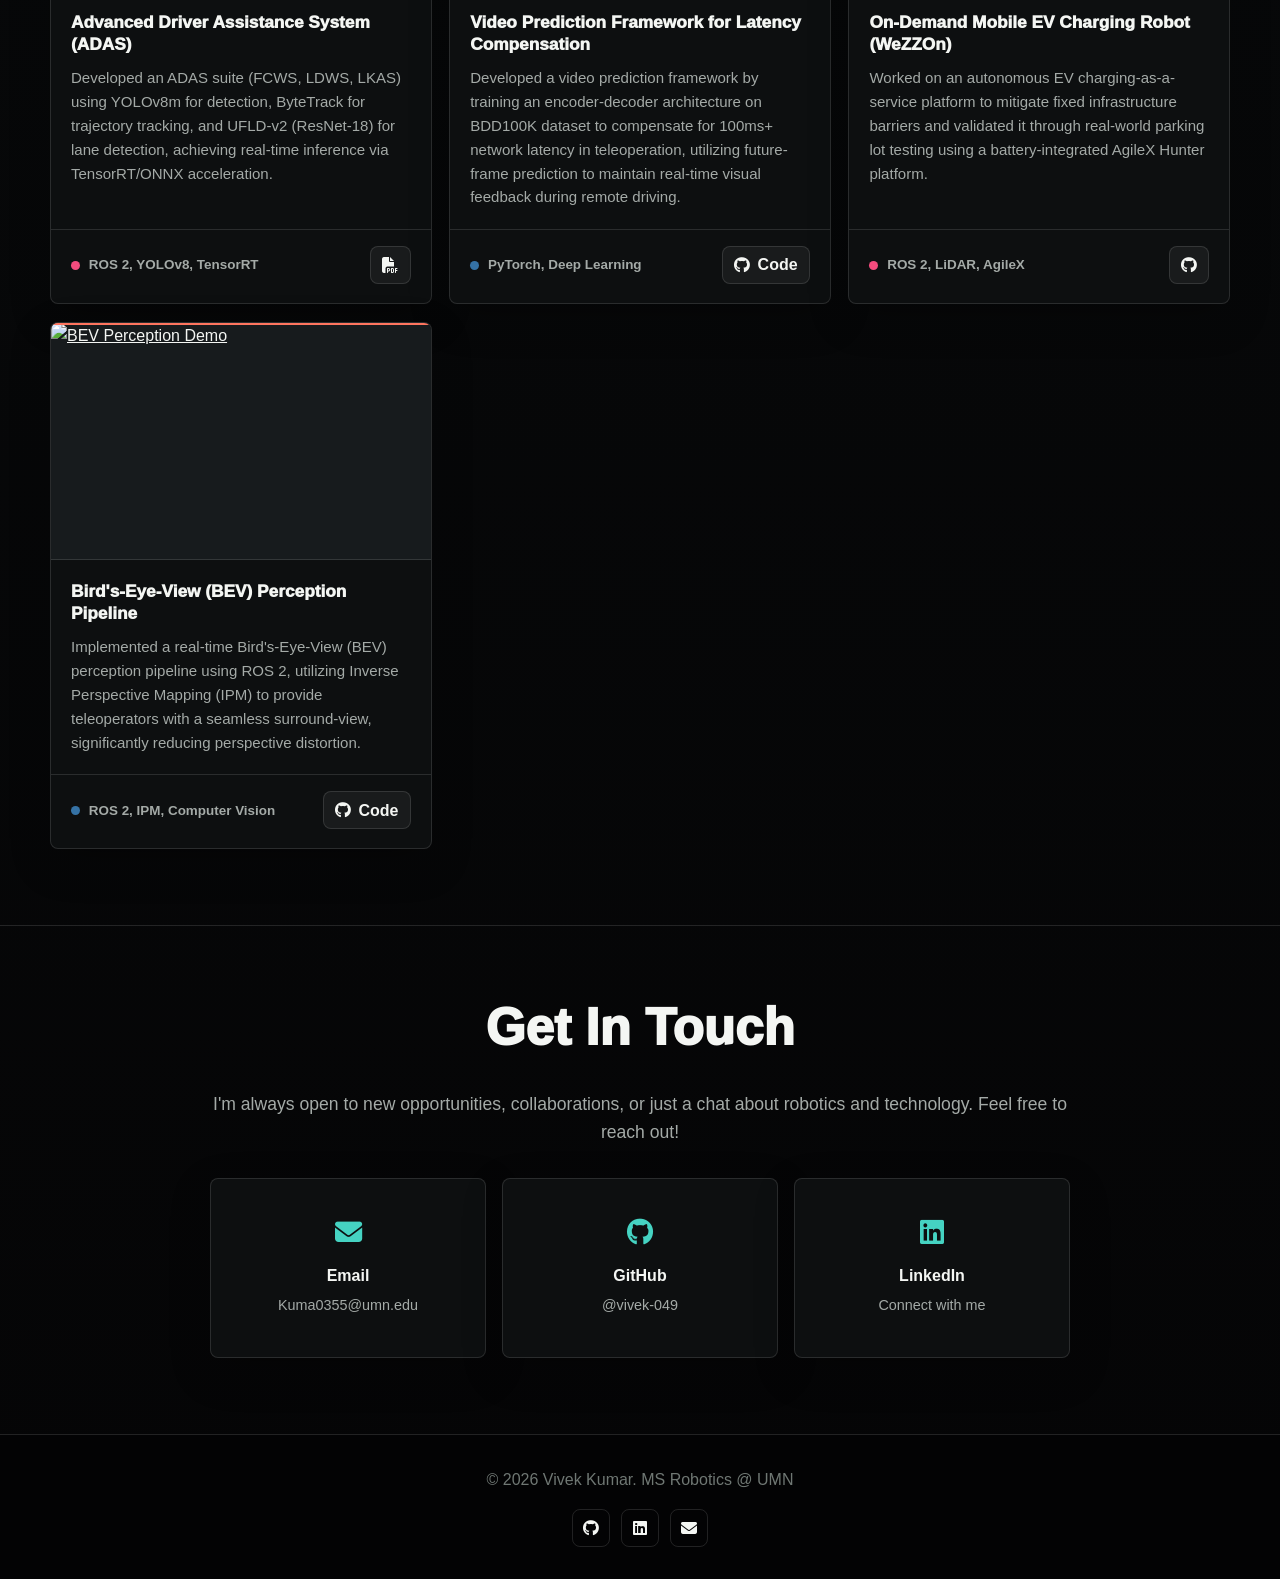
==== commit b001e426: "Use custom VLA video preview frame" ====
--- a/index.html
+++ b/index.html
@@ -136,7 +136,7 @@
                 <div class="project-card featured vla-card">
                     <a href="https://www.youtube.com/watch?v=S_vMShugkvg&amp;list=PLxjsFn0S9vDqfPH7jgvbqeu5v_envfnhZ&amp;index=18"
                         target="_blank" class="project-thumbnail">
-                        <img src="https://img.youtube.com/vi/S_vMShugkvg/maxresdefault.jpg" alt="Sign-guided VLA demo preview">
+                        <img src="sign-vla-preview.jpg" alt="Sign-guided VLA demo preview">
                         <div class="play-overlay">
                             <i class="fab fa-youtube"></i>
                             <span>Watch Demo</span>
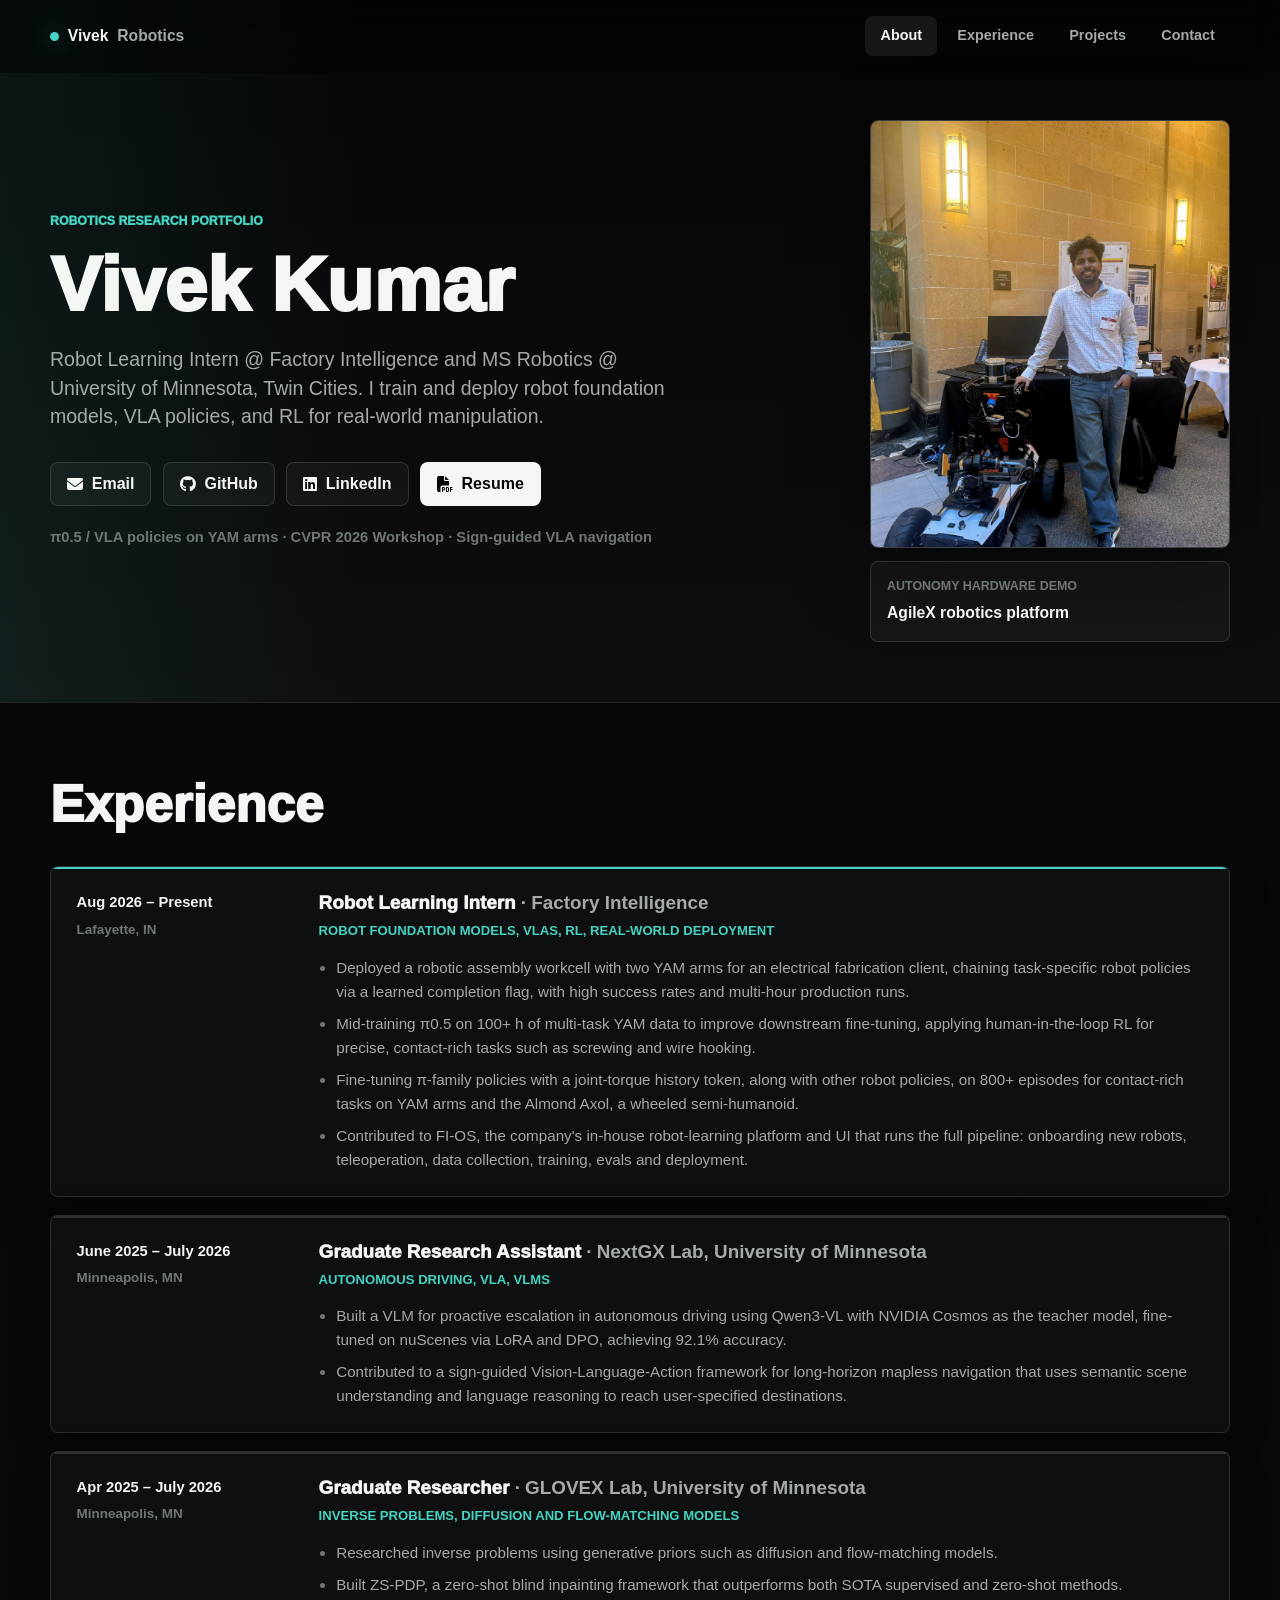
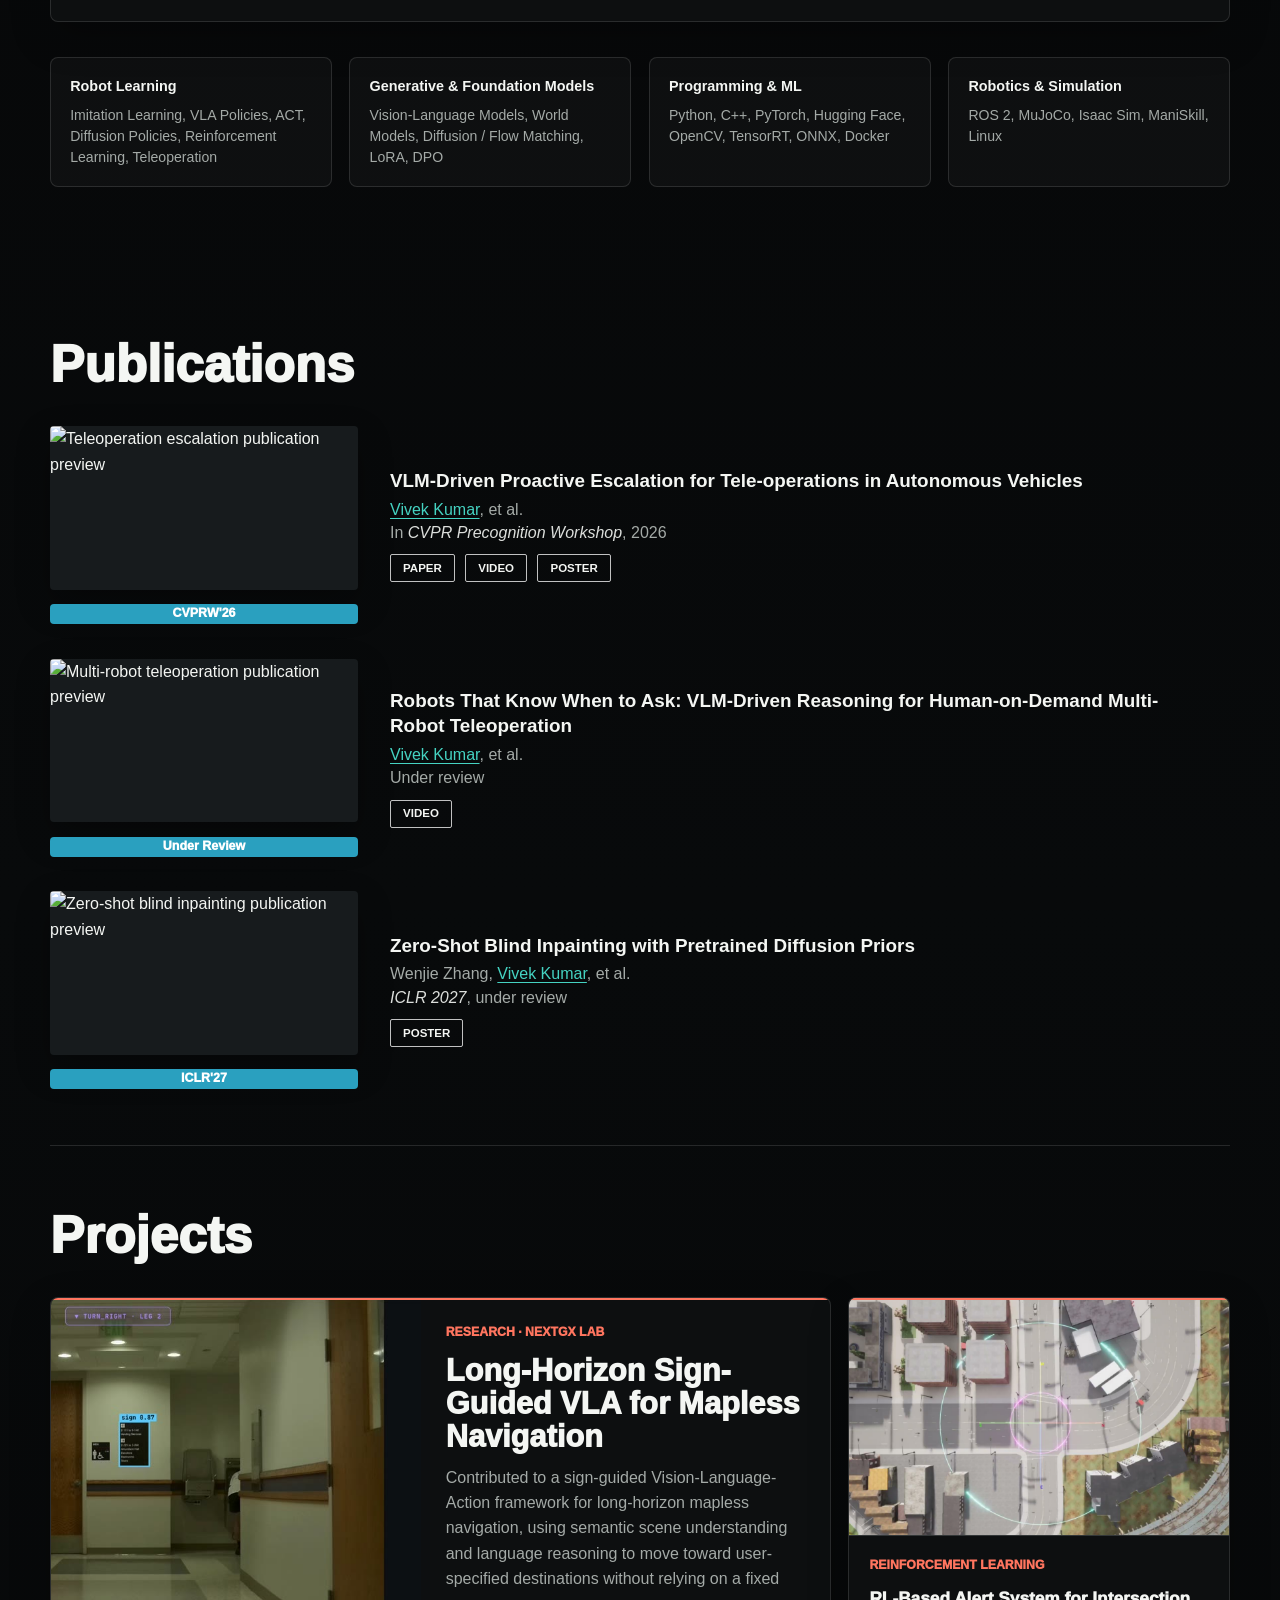
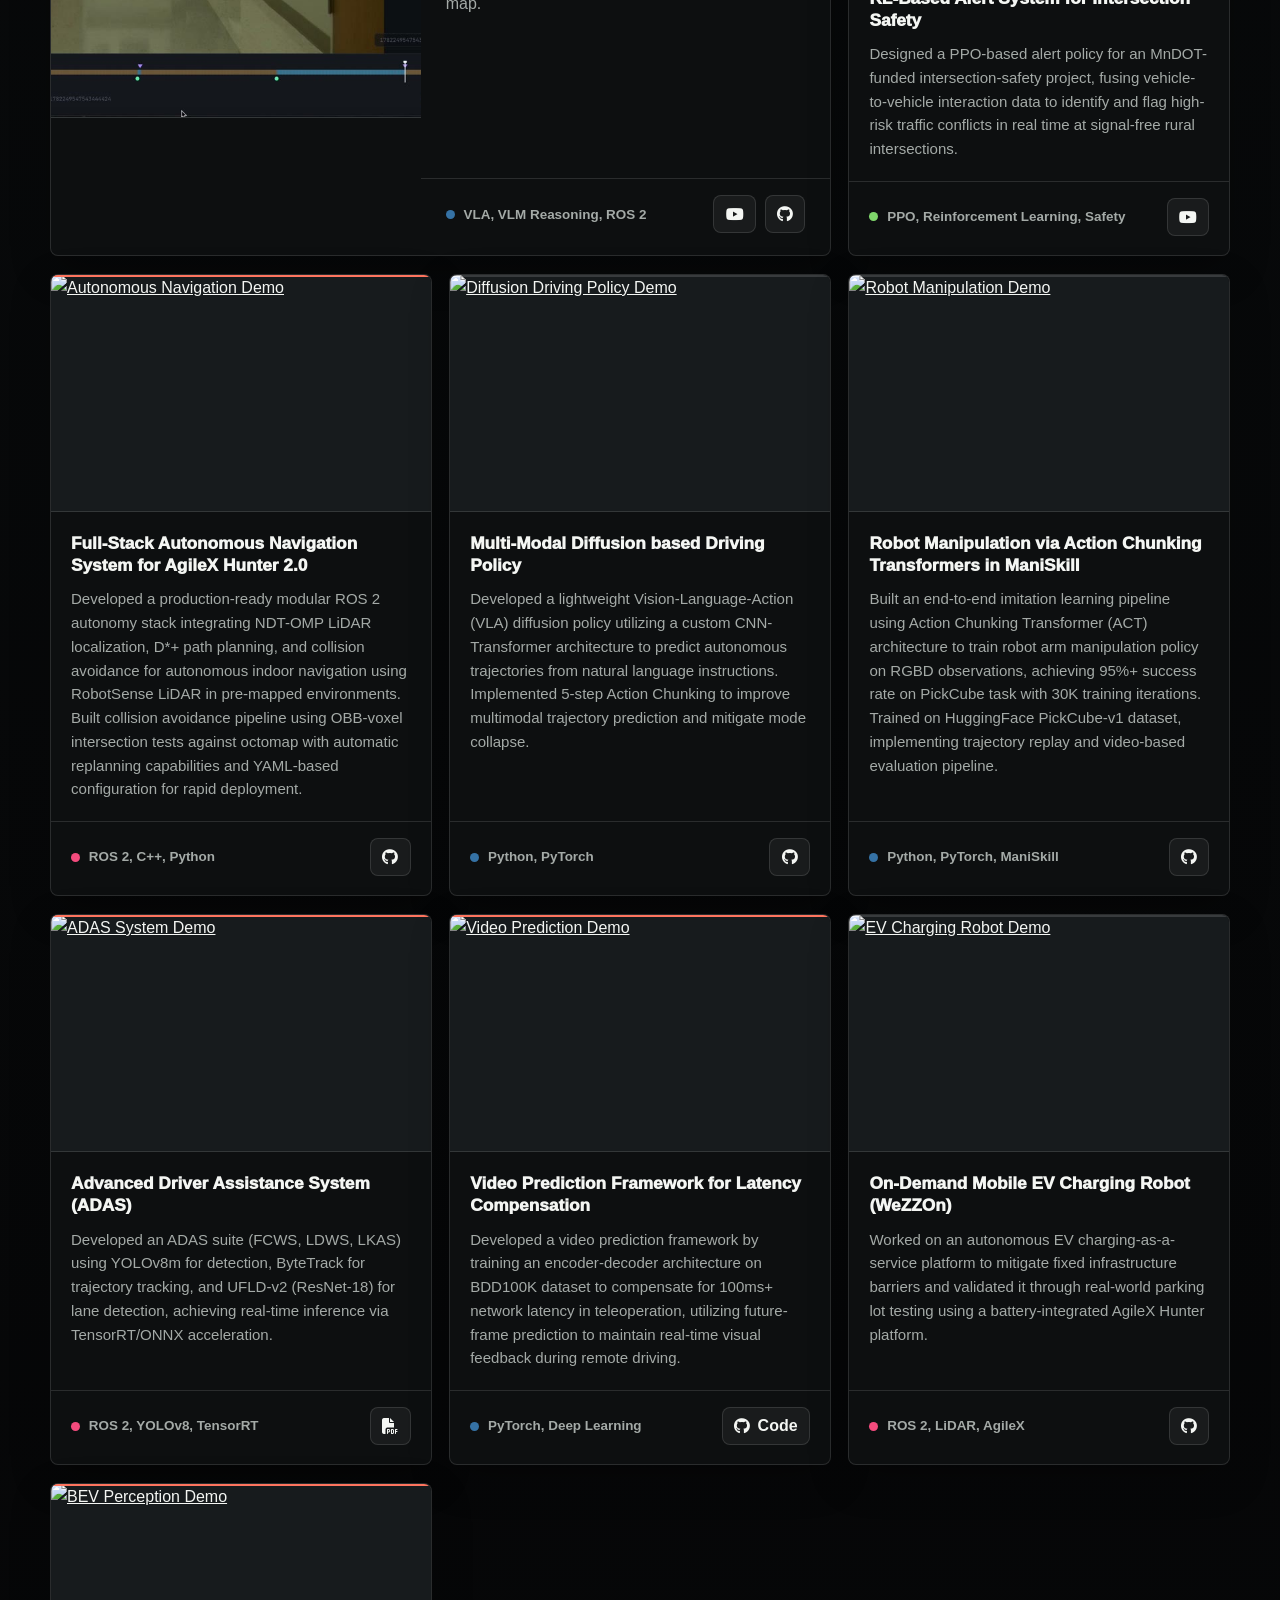
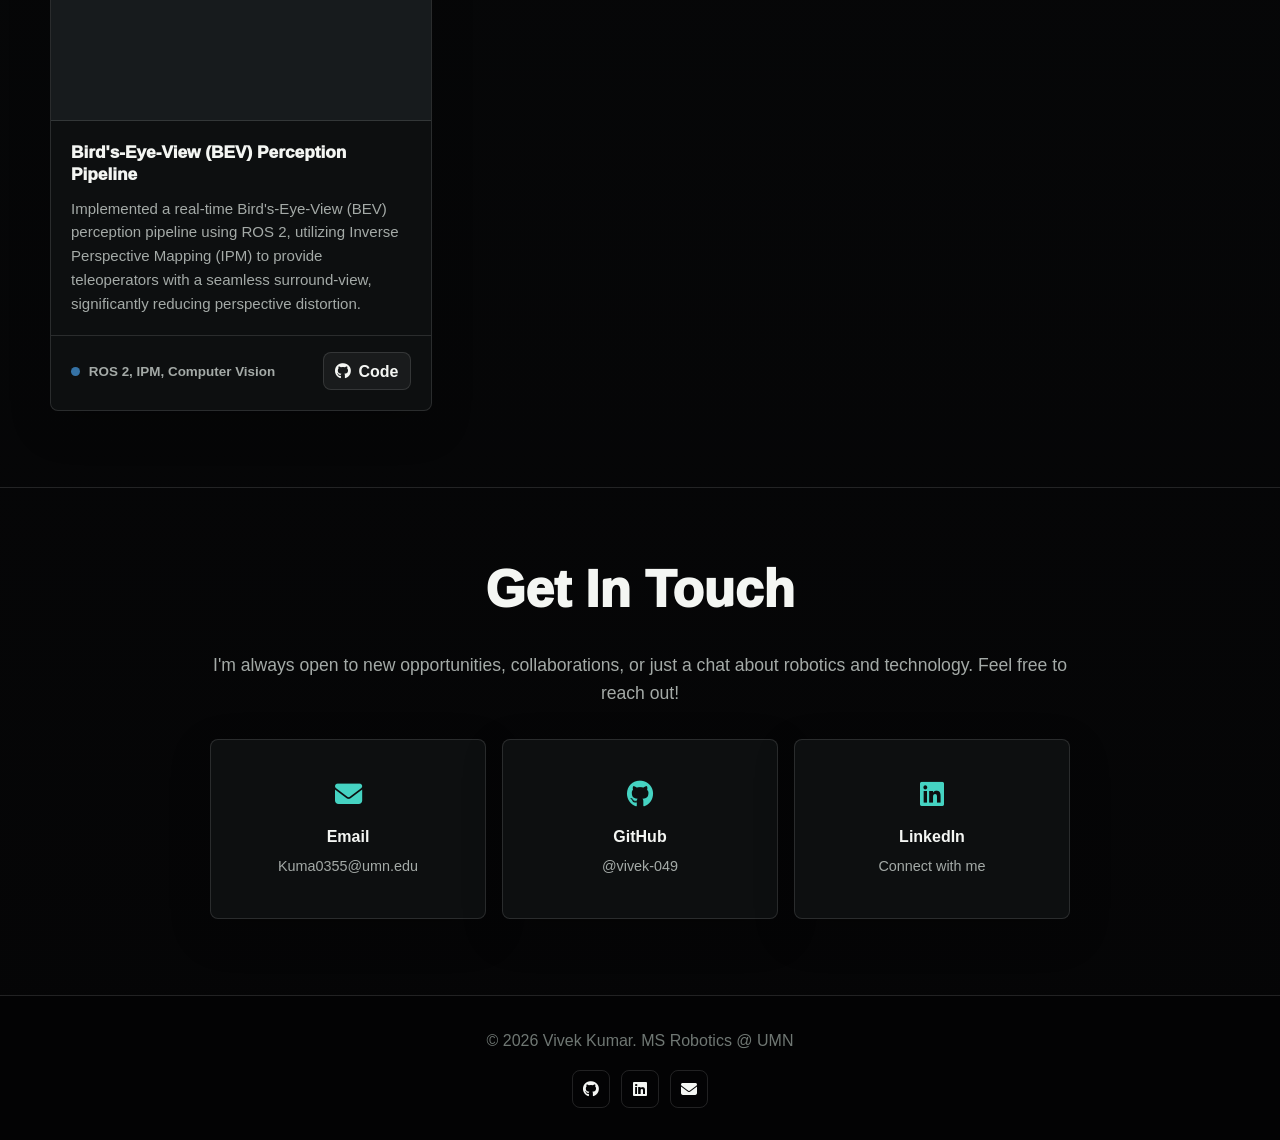
==== commit 413f90f2: "Add Factory Intelligence internship and experience section Sync portfolio with the updated resume: n" ====
--- a/index.html
+++ b/index.html
@@ -4,7 +4,7 @@
 <head>
     <meta charset="UTF-8">
     <meta name="viewport" content="width=device-width, initial-scale=1.0">
-    <meta name="description" content="Vivek's Portfolio - Robotics Engineer & Developer">
+    <meta name="description" content="Vivek Kumar - Robot Learning Intern at Factory Intelligence, MS Robotics at the University of Minnesota">
     <title>Vivek - Portfolio</title>
     <link rel="stylesheet" href="styles.css">
     <link rel="stylesheet" href="https://cdnjs.cloudflare.com/ajax/libs/font-awesome/6.4.0/css/all.min.css">
@@ -17,6 +17,7 @@
             <div class="nav-brand">Vivek</div>
             <ul class="nav-menu">
                 <li><a href="#home" class="nav-link">About</a></li>
+                <li><a href="#experience" class="nav-link">Experience</a></li>
                 <li><a href="#projects" class="nav-link">Projects</a></li>
                 <li><a href="#contact" class="nav-link">Contact</a></li>
             </ul>
@@ -35,7 +36,7 @@
                 <div class="intro-text">
                     <p class="intro-kicker">Robotics research portfolio</p>
                     <h1 class="intro-name">Vivek Kumar</h1>
-                    <p class="intro-role">MS Robotics @ University of Minnesota, Twin Cities. I build VLA/VLM autonomy systems, ROS 2 navigation stacks, and robotics perception pipelines.</p>
+                    <p class="intro-role">Robot Learning Intern @ Factory Intelligence and MS Robotics @ University of Minnesota, Twin Cities. I train and deploy robot foundation models, VLA policies, and RL for real-world manipulation.</p>
                     <div class="intro-links">
                         <a href="mailto:Kuma0355@umn.edu"><i class="fas fa-envelope"></i> Email</a>
                         <a href="https://github.com/vivek-049" target="_blank"><i class="fab fa-github"></i> GitHub</a>
@@ -44,7 +45,7 @@
                         <a href="Vivek_Kumar_Resume.pdf" target="_blank" class="resume-link"><i class="fas fa-file-pdf"></i>
                             Resume</a>
                     </div>
-                    <p class="hero-focus">CVPR 2026 Workshop · Long-horizon sign-guided VLA · AgileX Hunter 2.0</p>
+                    <p class="hero-focus">π0.5 / VLA policies on YAM arms · CVPR 2026 Workshop · Sign-guided VLA navigation</p>
                 </div>
                 <aside class="hero-visual" aria-label="Vivek with an AgileX robotics platform">
                     <img src="IMG-20260513-WA0045~2.jpg" alt="Vivek Kumar with an AgileX robotics platform">
@@ -53,6 +54,92 @@
                         <strong>AgileX robotics platform</strong>
                     </div>
                 </aside>
+            </div>
+        </div>
+    </section>
+
+    <!-- Experience Section -->
+    <section id="experience" class="experience">
+        <div class="container">
+            <h2 class="section-title experience-heading">Experience</h2>
+            <div class="experience-list">
+                <article class="experience-item current">
+                    <div class="experience-meta">
+                        <span class="experience-date">Aug 2026 – Present</span>
+                        <span class="experience-location">Lafayette, IN</span>
+                    </div>
+                    <div class="experience-body">
+                        <h3>Robot Learning Intern <span>· Factory Intelligence</span></h3>
+                        <p class="experience-focus">Robot Foundation Models, VLAs, RL, Real-world Deployment</p>
+                        <ul>
+                            <li>Deployed a robotic assembly workcell with two YAM arms for an electrical fabrication
+                                client, chaining task-specific robot policies via a learned completion flag, with high
+                                success rates and multi-hour production runs.</li>
+                            <li>Mid-training π0.5 on 100+ h of multi-task YAM data to improve downstream fine-tuning,
+                                applying human-in-the-loop RL for precise, contact-rich tasks such as screwing and wire
+                                hooking.</li>
+                            <li>Fine-tuning π-family policies with a joint-torque history token, along with other robot
+                                policies, on 800+ episodes for contact-rich tasks on YAM arms and the Almond Axol, a
+                                wheeled semi-humanoid.</li>
+                            <li>Contributed to FI-OS, the company's in-house robot-learning platform and UI that runs the
+                                full pipeline: onboarding new robots, teleoperation, data collection, training, evals and
+                                deployment.</li>
+                        </ul>
+                    </div>
+                </article>
+                <article class="experience-item">
+                    <div class="experience-meta">
+                        <span class="experience-date">June 2025 – July 2026</span>
+                        <span class="experience-location">Minneapolis, MN</span>
+                    </div>
+                    <div class="experience-body">
+                        <h3>Graduate Research Assistant <span>· NextGX Lab, University of Minnesota</span></h3>
+                        <p class="experience-focus">Autonomous Driving, VLA, VLMs</p>
+                        <ul>
+                            <li>Built a VLM for proactive escalation in autonomous driving using Qwen3-VL with NVIDIA
+                                Cosmos as the teacher model, fine-tuned on nuScenes via LoRA and DPO, achieving 92.1%
+                                accuracy.</li>
+                            <li>Contributed to a sign-guided Vision-Language-Action framework for long-horizon mapless
+                                navigation that uses semantic scene understanding and language reasoning to reach
+                                user-specified destinations.</li>
+                        </ul>
+                    </div>
+                </article>
+                <article class="experience-item">
+                    <div class="experience-meta">
+                        <span class="experience-date">Apr 2025 – July 2026</span>
+                        <span class="experience-location">Minneapolis, MN</span>
+                    </div>
+                    <div class="experience-body">
+                        <h3>Graduate Researcher <span>· GLOVEX Lab, University of Minnesota</span></h3>
+                        <p class="experience-focus">Inverse Problems, Diffusion and Flow-matching Models</p>
+                        <ul>
+                            <li>Researched inverse problems using generative priors such as diffusion and flow-matching
+                                models.</li>
+                            <li>Built ZS-PDP, a zero-shot blind inpainting framework that outperforms both SOTA
+                                supervised and zero-shot methods.</li>
+                        </ul>
+                    </div>
+                </article>
+            </div>
+
+            <div class="skills-grid">
+                <div class="skill-group">
+                    <h4>Robot Learning</h4>
+                    <p>Imitation Learning, VLA Policies, ACT, Diffusion Policies, Reinforcement Learning, Teleoperation</p>
+                </div>
+                <div class="skill-group">
+                    <h4>Generative &amp; Foundation Models</h4>
+                    <p>Vision-Language Models, World Models, Diffusion / Flow Matching, LoRA, DPO</p>
+                </div>
+                <div class="skill-group">
+                    <h4>Programming &amp; ML</h4>
+                    <p>Python, C++, PyTorch, Hugging Face, OpenCV, TensorRT, ONNX, Docker</p>
+                </div>
+                <div class="skill-group">
+                    <h4>Robotics &amp; Simulation</h4>
+                    <p>ROS 2, MuJoCo, Isaac Sim, ManiSkill, Linux</p>
+                </div>
             </div>
         </div>
     </section>
@@ -113,12 +200,12 @@
                         <div class="publication-figure">
                             <img src="https://drive.google.com/thumbnail?id=1eFlrzRyeTO1ZhGdFbciHG2mn4tbbi024&sz=w1000"
                                 alt="Zero-shot blind inpainting publication preview">
-                            <span>NeurIPS'26</span>
+                            <span>ICLR'27</span>
                         </div>
                         <div class="pub-content">
                             <h4>Zero-Shot Blind Inpainting with Pretrained Diffusion Priors</h4>
                             <p class="pub-authors">Wenjie Zhang, <a href="#home">Vivek Kumar</a>, et al.</p>
-                            <p class="pub-venue"><em>NeurIPS 2026</em>, under review</p>
+                            <p class="pub-venue"><em>ICLR 2027</em>, under review</p>
                             <div class="pub-links">
                                 <a href="https://drive.google.com/file/d/1eFlrzRyeTO1ZhGdFbciHG2mn4tbbi024/view?usp=sharing"
                                     target="_blank" class="pub-link">
@@ -143,9 +230,9 @@
                         </div>
                     </a>
                     <div class="project-header">
-                        <p class="project-kicker">Current research</p>
+                        <p class="project-kicker">Research · NextGX Lab</p>
                         <h3 class="project-title">Long-Horizon Sign-Guided VLA for Mapless Navigation</h3>
-                        <p class="project-description">Developing a sign-guided Vision-Language-Action framework for
+                        <p class="project-description">Contributed to a sign-guided Vision-Language-Action framework for
                             long-horizon mapless navigation, using semantic scene understanding and language reasoning
                             to move toward user-specified destinations without relying on a fixed map.</p>
                     </div>
--- a/styles.css
+++ b/styles.css
@@ -440,6 +440,123 @@
     color: var(--cyan);
 }
 
+.experience {
+    border-top: 1px solid var(--line);
+}
+
+.experience-heading {
+    text-align: left;
+}
+
+.experience-list {
+    display: grid;
+    gap: 1.1rem;
+}
+
+.experience-item {
+    position: relative;
+    display: grid;
+    grid-template-columns: minmax(170px, 210px) minmax(0, 1fr);
+    gap: 2rem;
+    padding: 1.5rem 1.6rem;
+    overflow: hidden;
+    border: 1px solid var(--line);
+    border-radius: 8px;
+    background: var(--panel);
+    box-shadow: 0 14px 40px rgba(0, 0, 0, 0.24);
+}
+
+.experience-item::after {
+    content: "";
+    position: absolute;
+    inset: 0;
+    pointer-events: none;
+    border-top: 2px solid rgba(255, 255, 255, 0.14);
+}
+
+.experience-item.current::after {
+    border-top-color: var(--cyan);
+}
+
+.experience-meta {
+    display: grid;
+    align-content: start;
+    gap: 0.25rem;
+}
+
+.experience-date {
+    color: var(--text);
+    font-size: 0.92rem;
+    font-weight: 850;
+}
+
+.experience-location {
+    color: var(--faint);
+    font-size: 0.84rem;
+    font-weight: 750;
+}
+
+.experience-body h3 {
+    color: var(--text);
+    font-size: 1.18rem;
+    font-weight: 950;
+    line-height: 1.3;
+}
+
+.experience-body h3 span {
+    color: var(--muted);
+    font-weight: 750;
+}
+
+.experience-focus {
+    margin-top: 0.3rem;
+    color: var(--cyan);
+    font-size: 0.82rem;
+    font-weight: 900;
+    text-transform: uppercase;
+}
+
+.experience-body ul {
+    display: grid;
+    gap: 0.5rem;
+    margin-top: 0.9rem;
+    padding-left: 1.1rem;
+    color: var(--muted);
+    font-size: 0.95rem;
+    line-height: 1.58;
+}
+
+.experience-body li::marker {
+    color: var(--faint);
+}
+
+.skills-grid {
+    display: grid;
+    grid-template-columns: repeat(4, minmax(0, 1fr));
+    gap: 1.1rem;
+    margin-top: 2.2rem;
+}
+
+.skill-group {
+    padding: 1.1rem 1.2rem;
+    border: 1px solid var(--line);
+    border-radius: 8px;
+    background: rgba(255, 255, 255, 0.03);
+}
+
+.skill-group h4 {
+    color: var(--text);
+    font-size: 0.9rem;
+    font-weight: 900;
+}
+
+.skill-group p {
+    margin-top: 0.4rem;
+    color: var(--muted);
+    font-size: 0.88rem;
+    line-height: 1.5;
+}
+
 .projects-grid {
     display: grid;
     grid-template-columns: repeat(3, minmax(0, 1fr));
@@ -744,6 +861,10 @@
 
     .project-card.vla-card {
         grid-column: 1 / -1;
+    }
+
+    .skills-grid {
+        grid-template-columns: repeat(2, minmax(0, 1fr));
     }
 
 }
@@ -820,8 +941,15 @@
         padding: 4rem 0;
     }
 
-    .publication-item {
+    .publication-item,
+    .experience-item,
+    .skills-grid {
         grid-template-columns: 1fr;
+    }
+
+    .experience-item {
+        gap: 0.75rem;
+        padding: 1.25rem;
     }
 
     .project-card.vla-card {
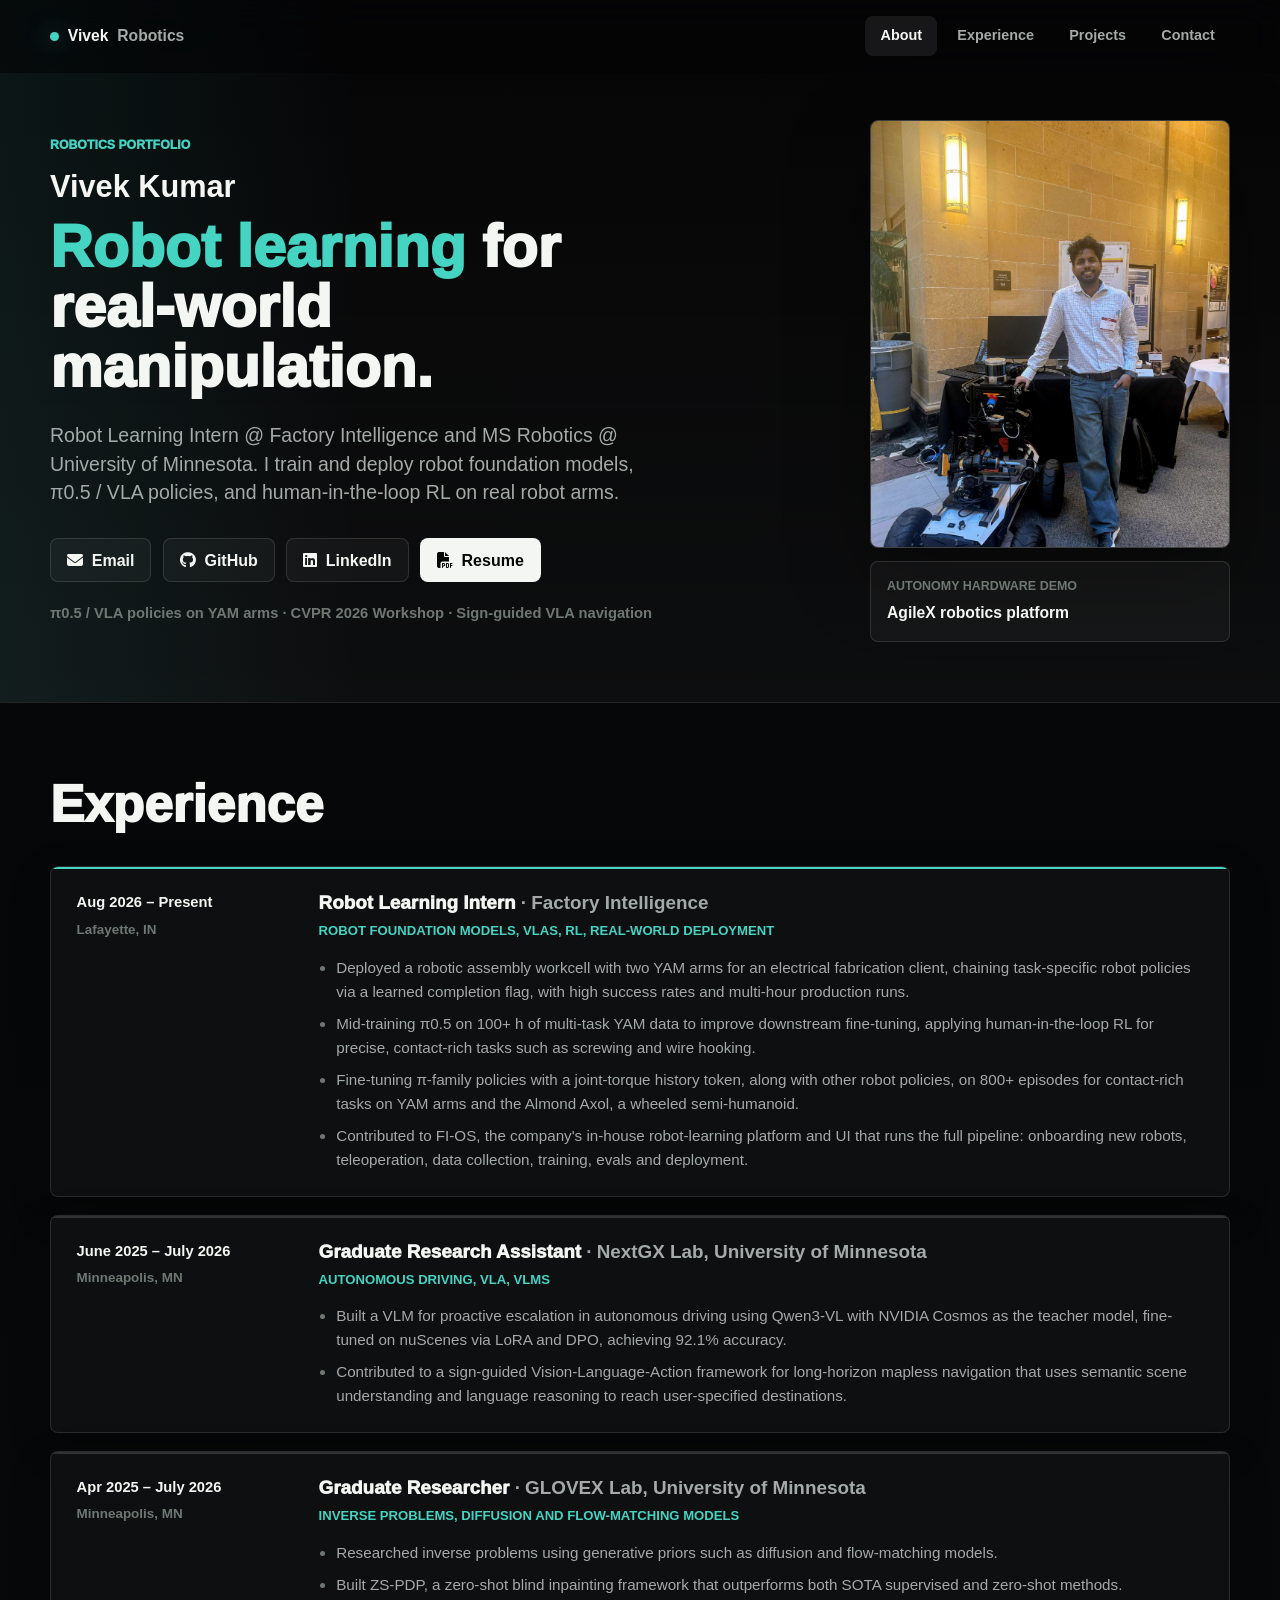
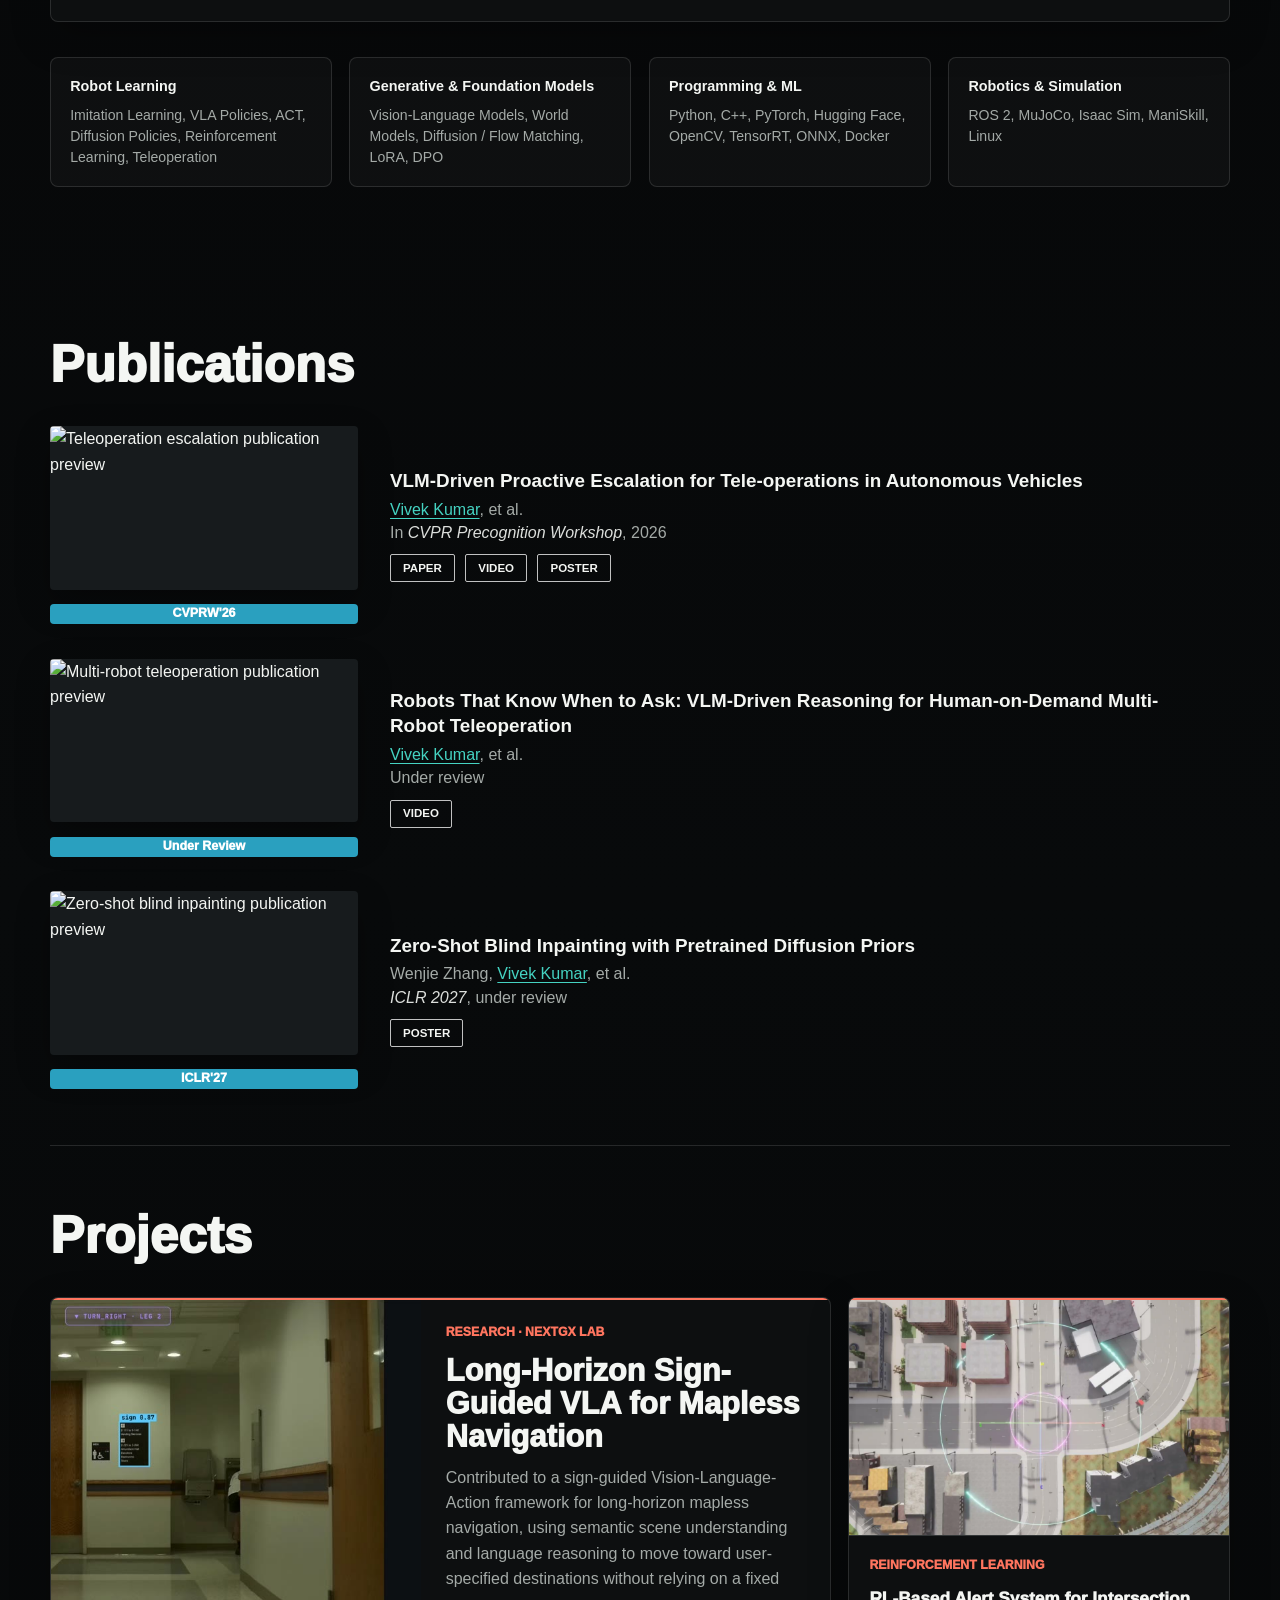
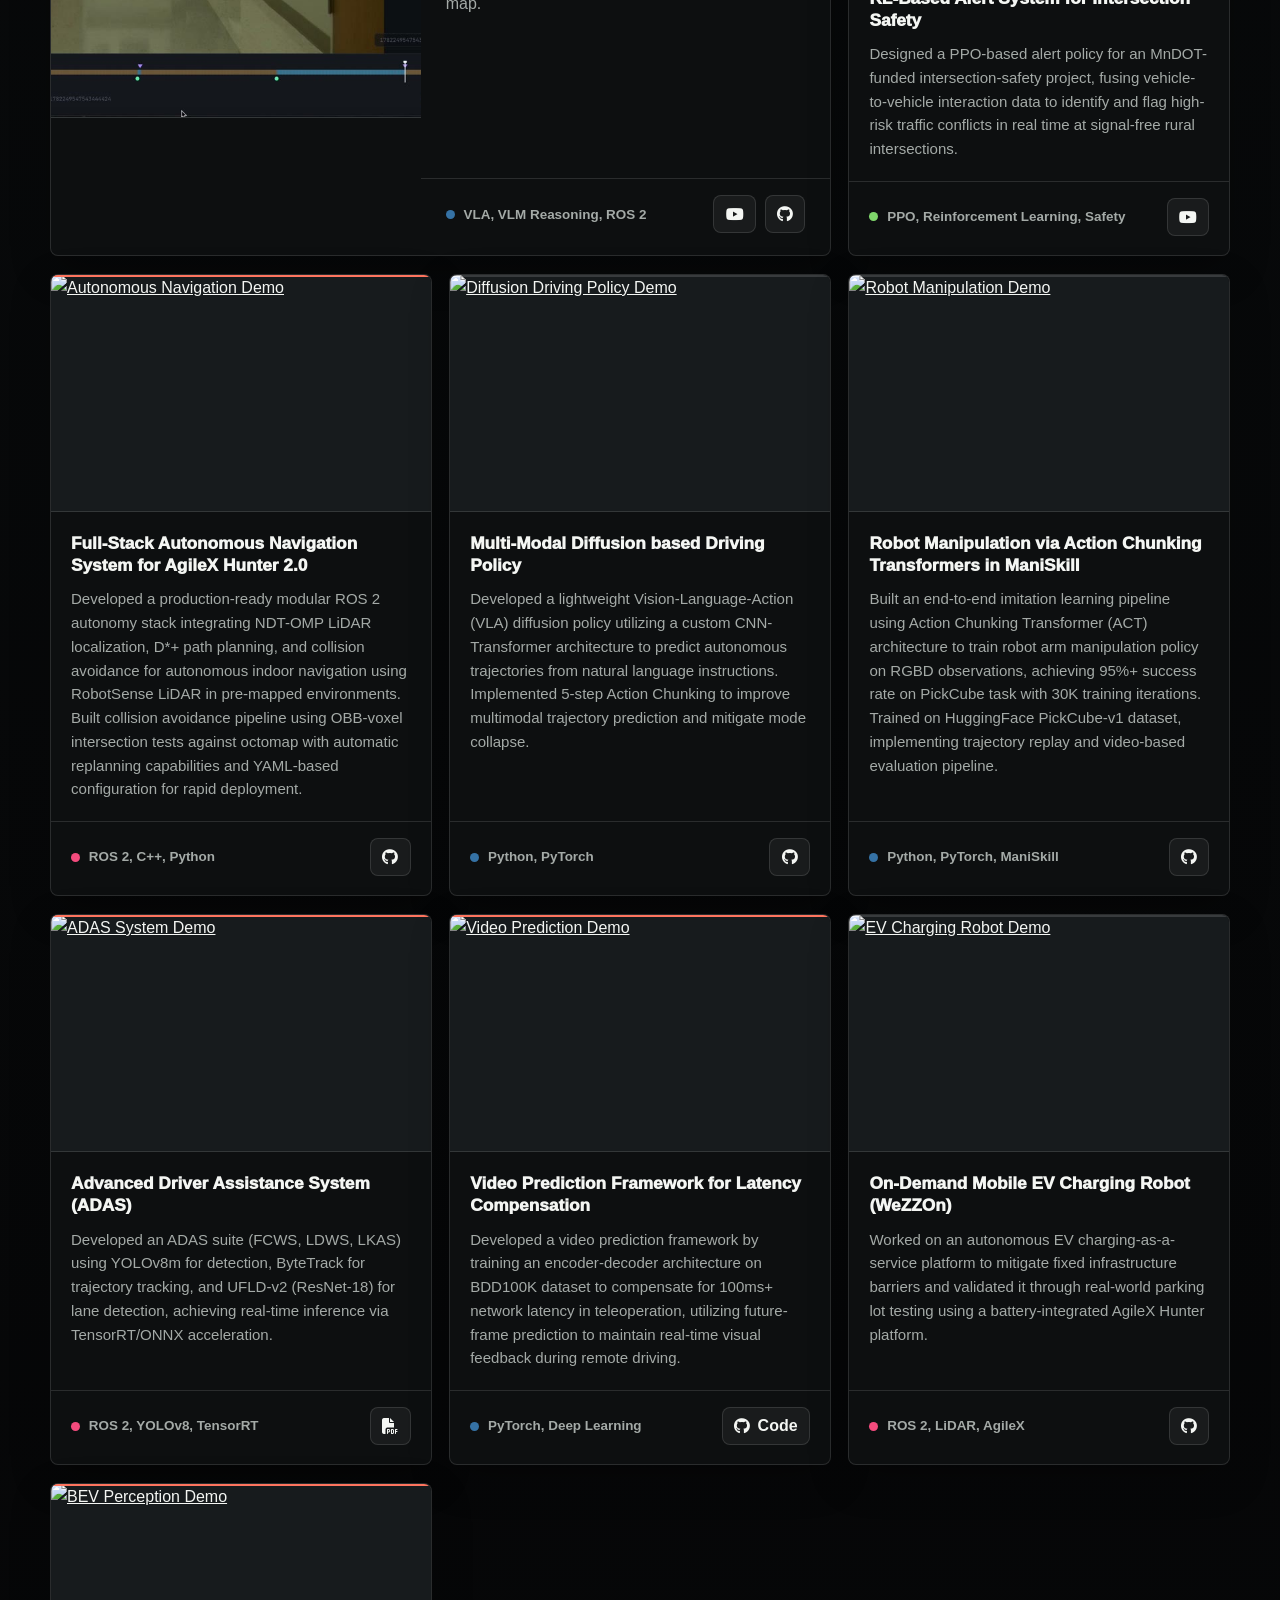
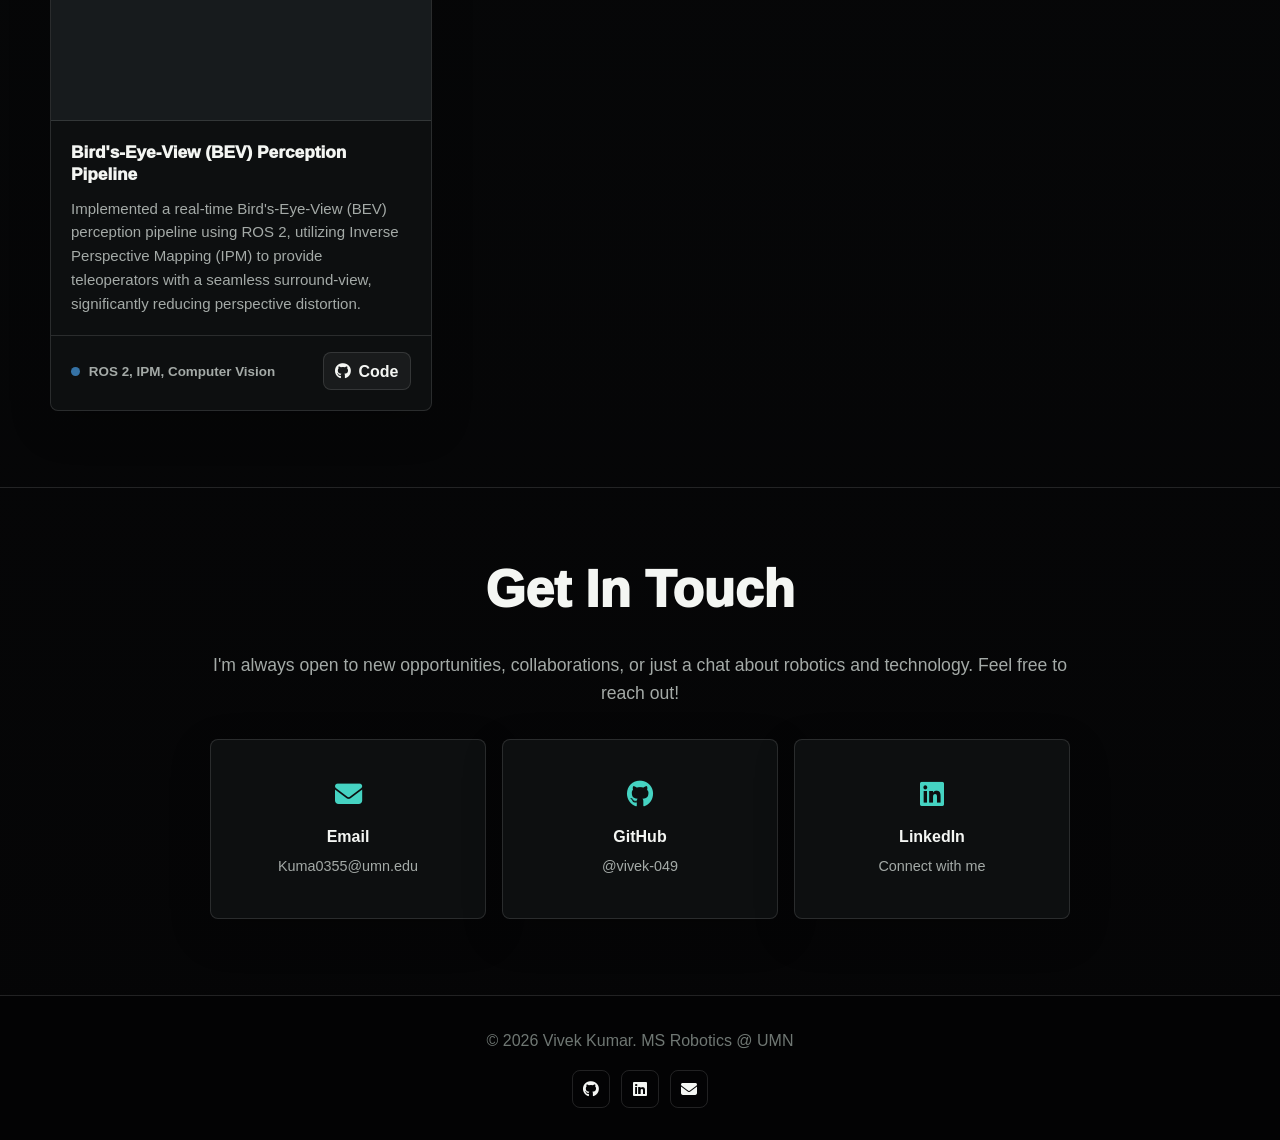
==== commit 8585caa6: "Lead hero with robot learning headline, shrink name Co-Authored-By: Claude Opus 5.5 <noreply@anthrop" ====
--- a/index.html
+++ b/index.html
@@ -34,9 +34,10 @@
         <div class="container">
             <div class="intro-grid">
                 <div class="intro-text">
-                    <p class="intro-kicker">Robotics research portfolio</p>
+                    <p class="intro-kicker">Robotics portfolio</p>
                     <h1 class="intro-name">Vivek Kumar</h1>
-                    <p class="intro-role">Robot Learning Intern @ Factory Intelligence and MS Robotics @ University of Minnesota, Twin Cities. I train and deploy robot foundation models, VLA policies, and RL for real-world manipulation.</p>
+                    <p class="intro-headline"><span>Robot learning</span> for real-world manipulation.</p>
+                    <p class="intro-role">Robot Learning Intern @ Factory Intelligence and MS Robotics @ University of Minnesota. I train and deploy robot foundation models, π0.5 / VLA policies, and human-in-the-loop RL on real robot arms.</p>
                     <div class="intro-links">
                         <a href="mailto:Kuma0355@umn.edu"><i class="fas fa-envelope"></i> Email</a>
                         <a href="https://github.com/vivek-049" target="_blank"><i class="fab fa-github"></i> GitHub</a>
--- a/styles.css
+++ b/styles.css
@@ -191,13 +191,26 @@
 }
 
 .intro-name {
-    max-width: 12ch;
-    margin-top: 1rem;
-    color: var(--text);
-    font-size: clamp(3rem, 6vw, 5.4rem);
+    margin-top: 0.9rem;
+    color: var(--text);
+    font-size: clamp(1.5rem, 2.4vw, 2rem);
+    font-weight: 850;
+    line-height: 1.1;
+    letter-spacing: 0;
+}
+
+.intro-headline {
+    max-width: 16ch;
+    margin-top: 0.85rem;
+    color: var(--text);
+    font-size: clamp(2.3rem, 4.6vw, 4rem);
     font-weight: 950;
-    line-height: 0.96;
+    line-height: 1.02;
     letter-spacing: 0;
+}
+
+.intro-headline span {
+    color: var(--cyan);
 }
 
 .intro-role {
@@ -924,8 +937,8 @@
         padding: 7rem 0 3.25rem;
     }
 
-    .intro-name {
-        font-size: clamp(2.8rem, 14vw, 4.4rem);
+    .intro-headline {
+        font-size: clamp(2.1rem, 10vw, 3rem);
     }
 
     .projects-grid,
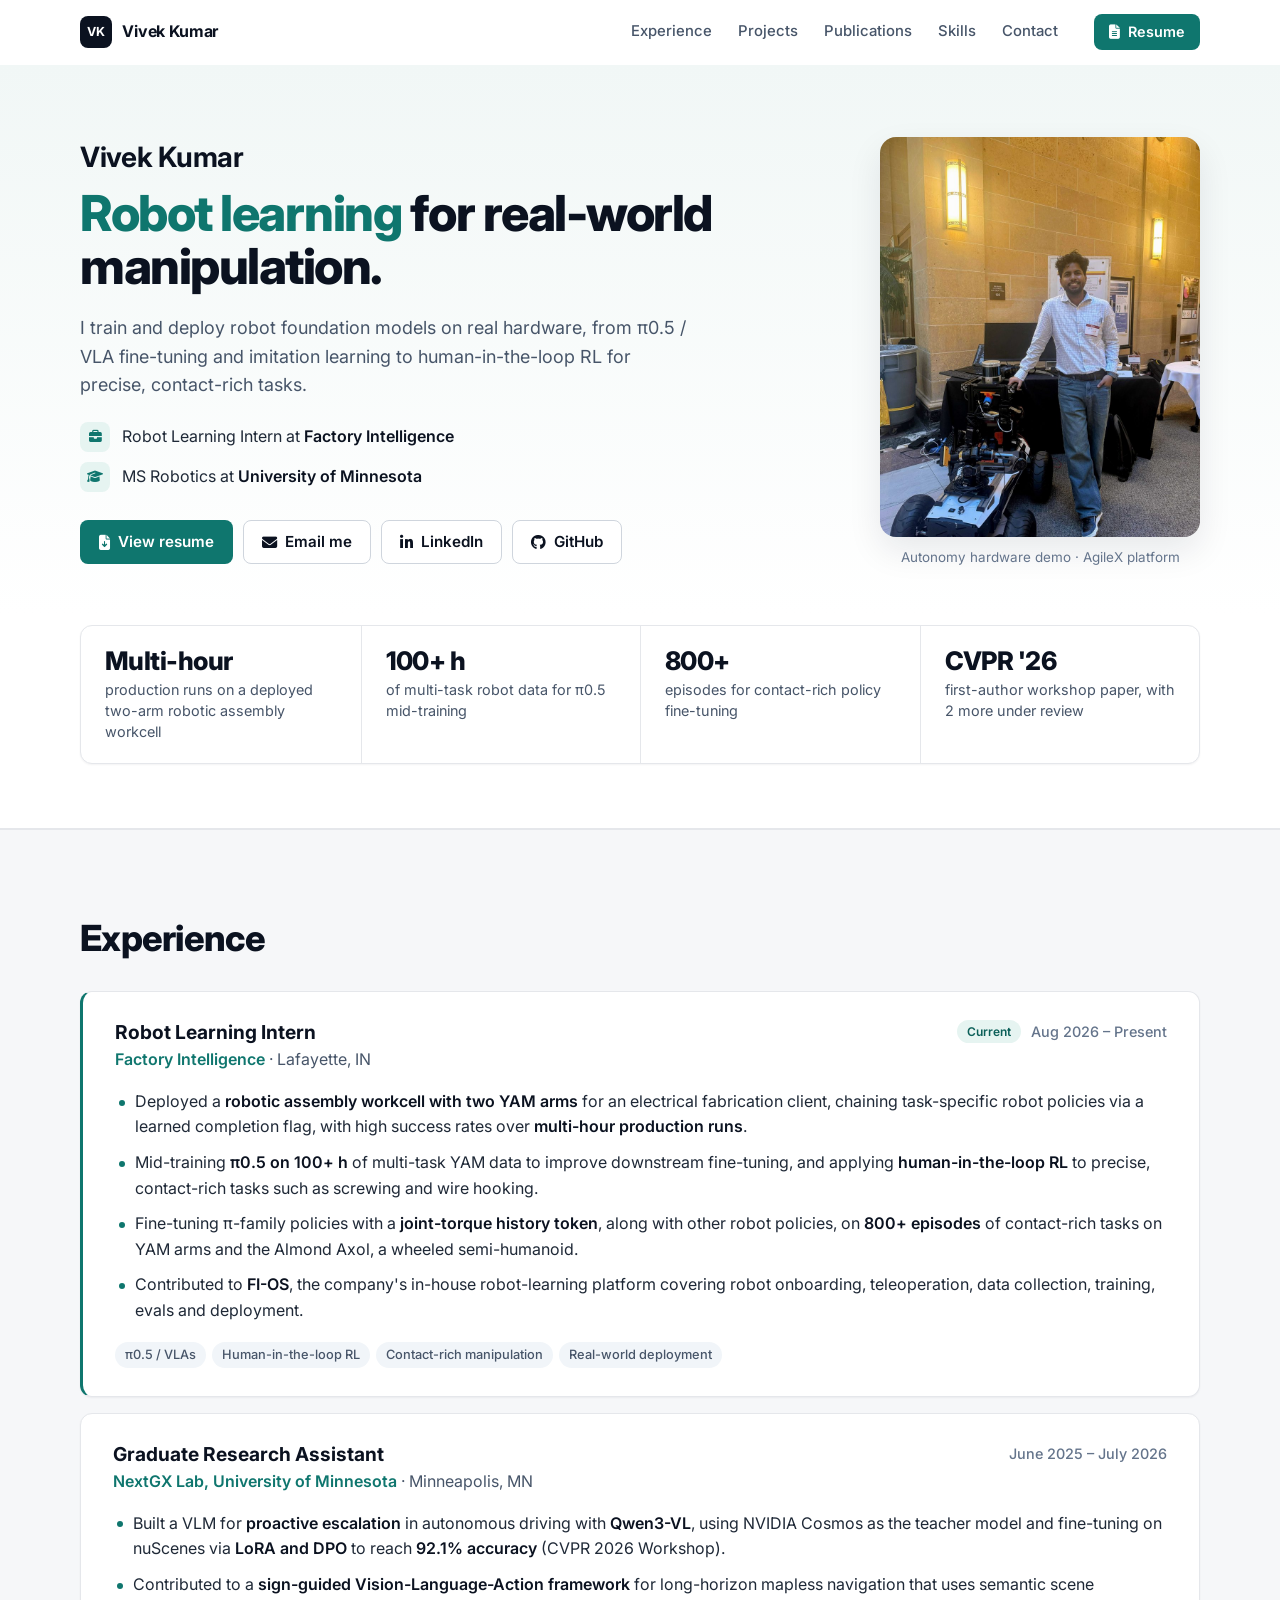
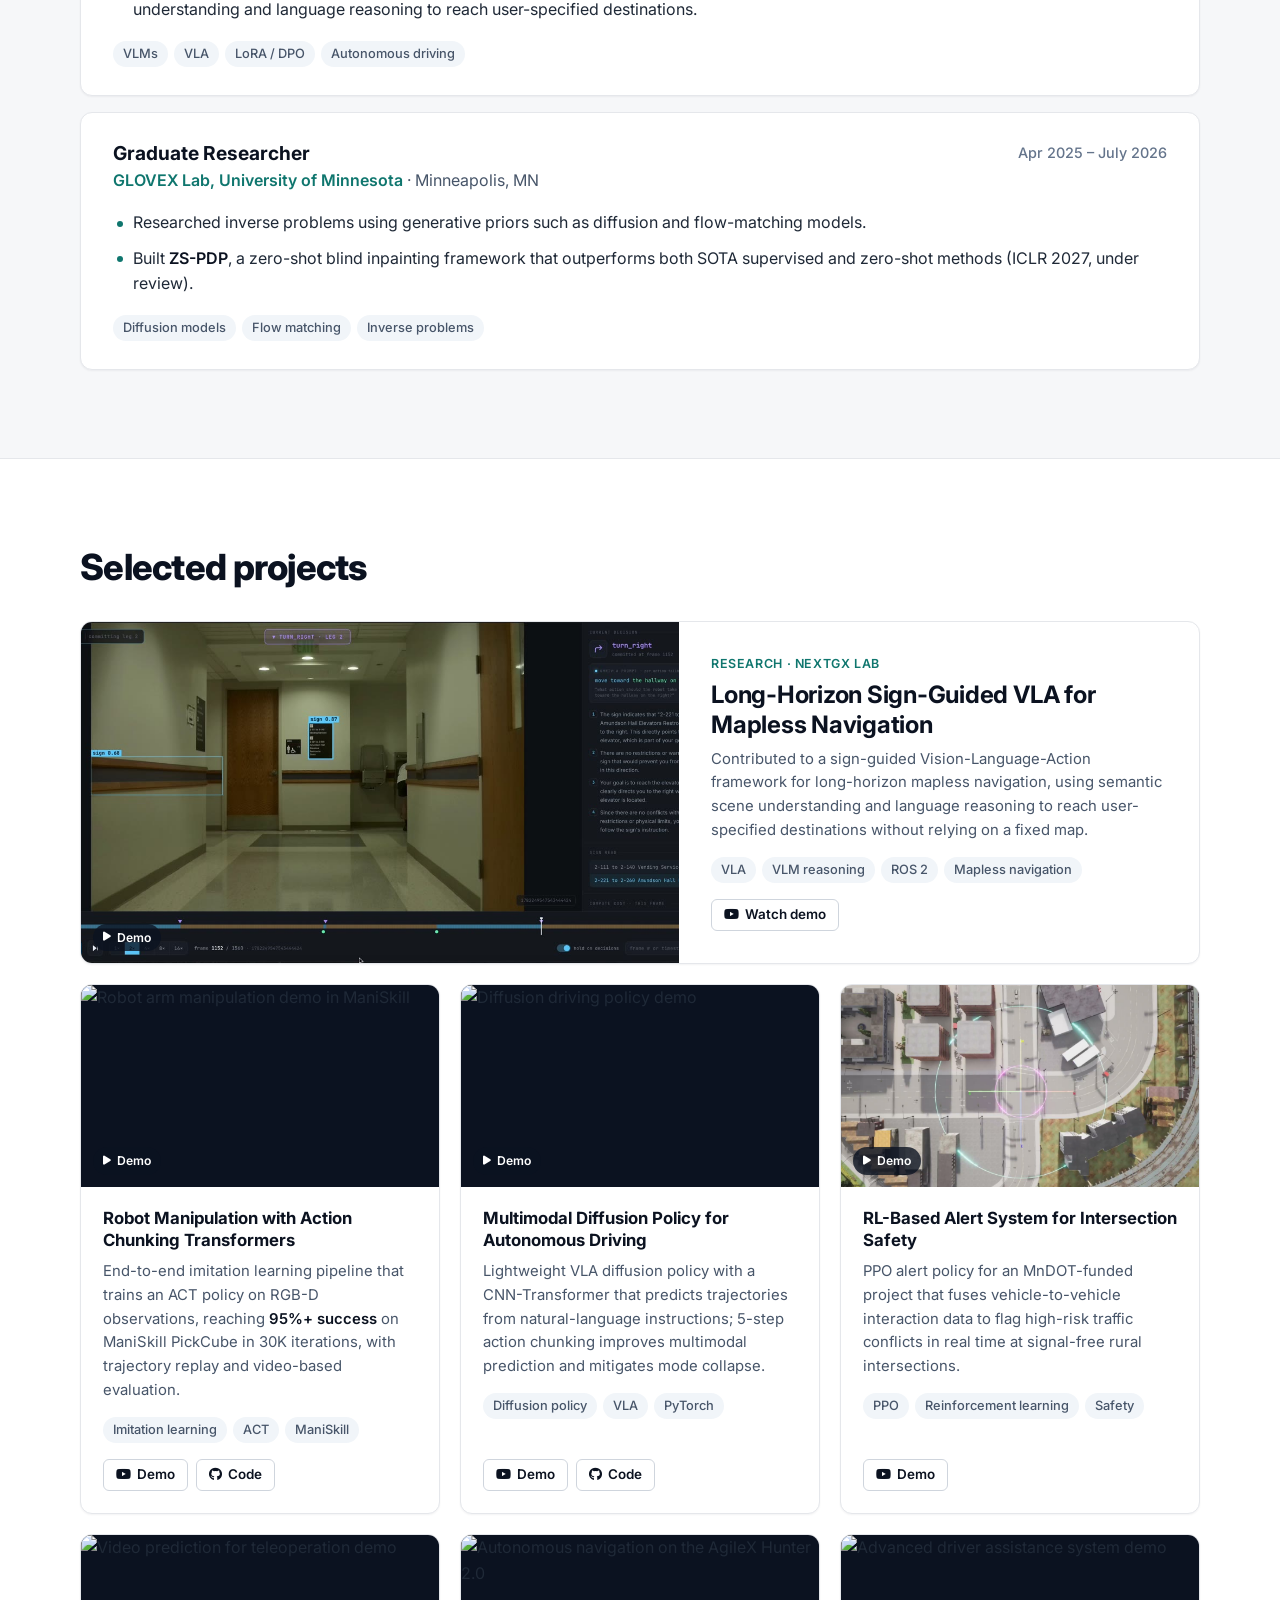
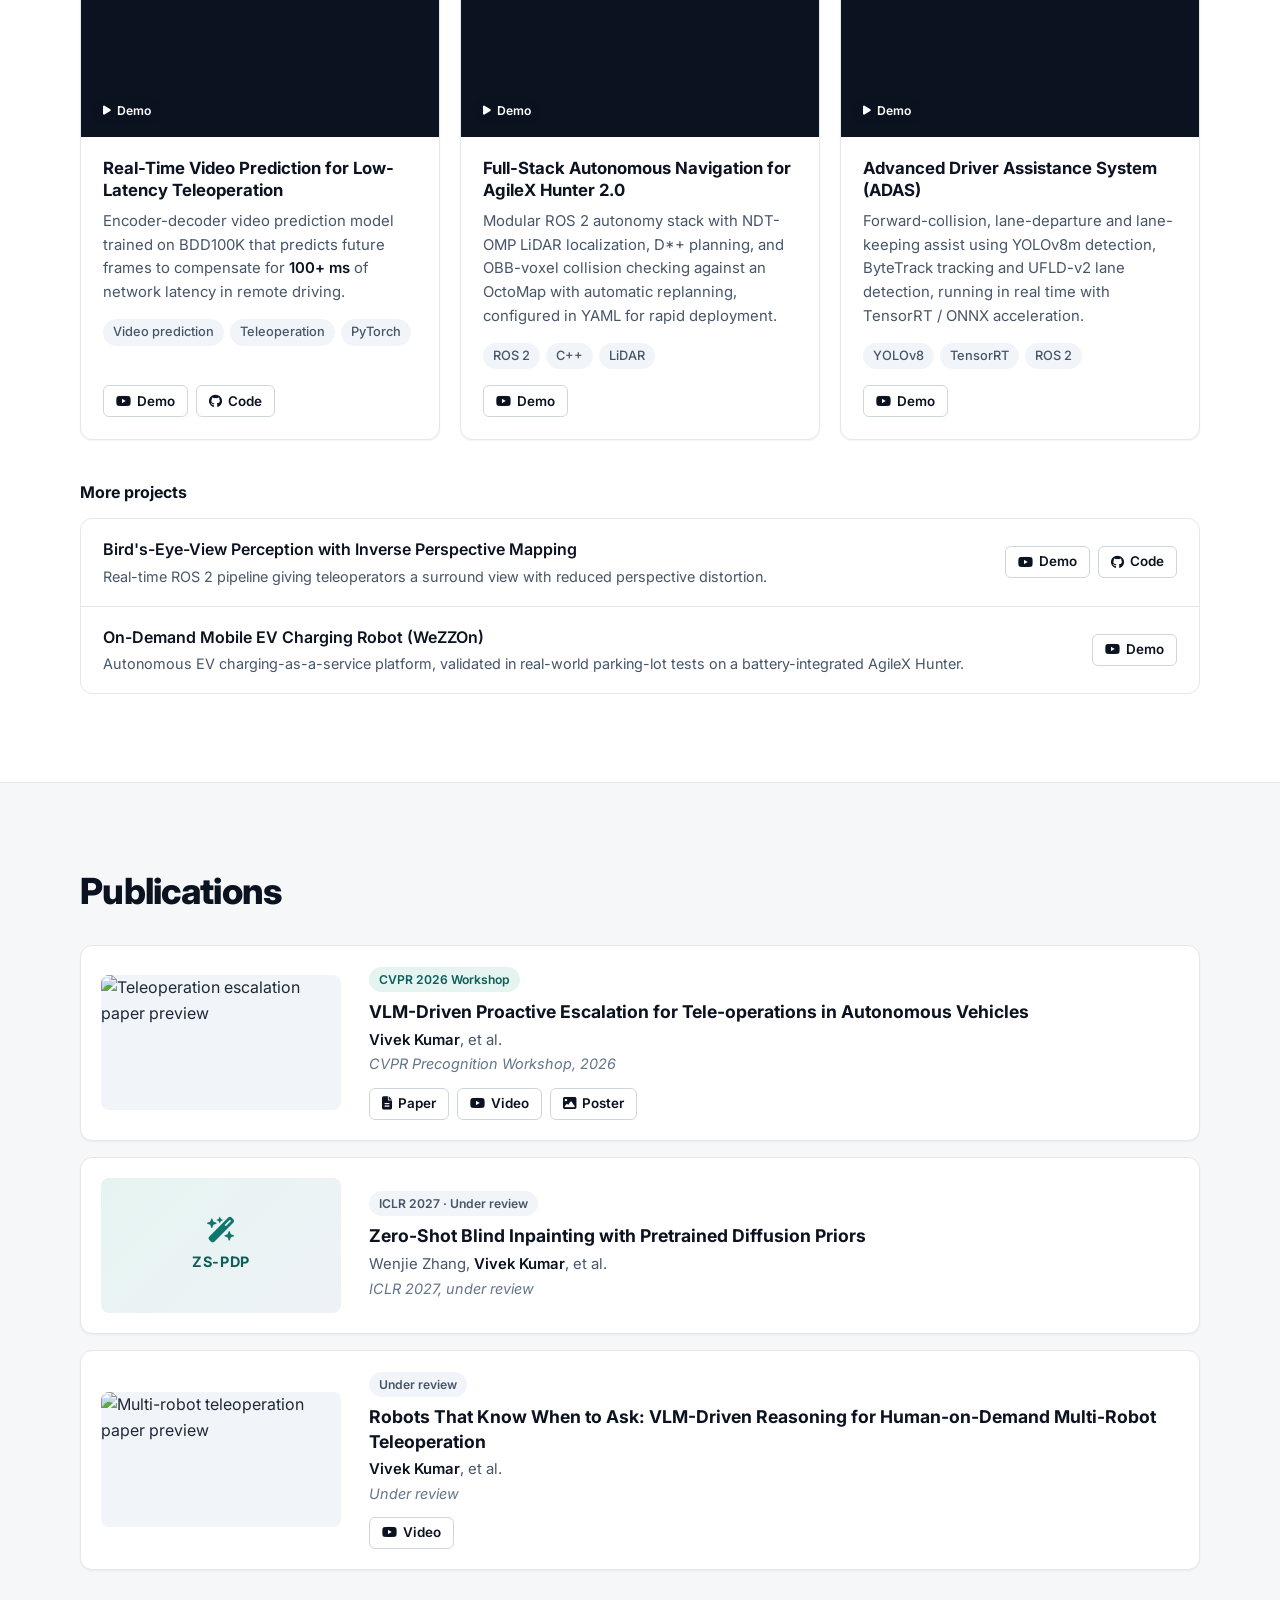
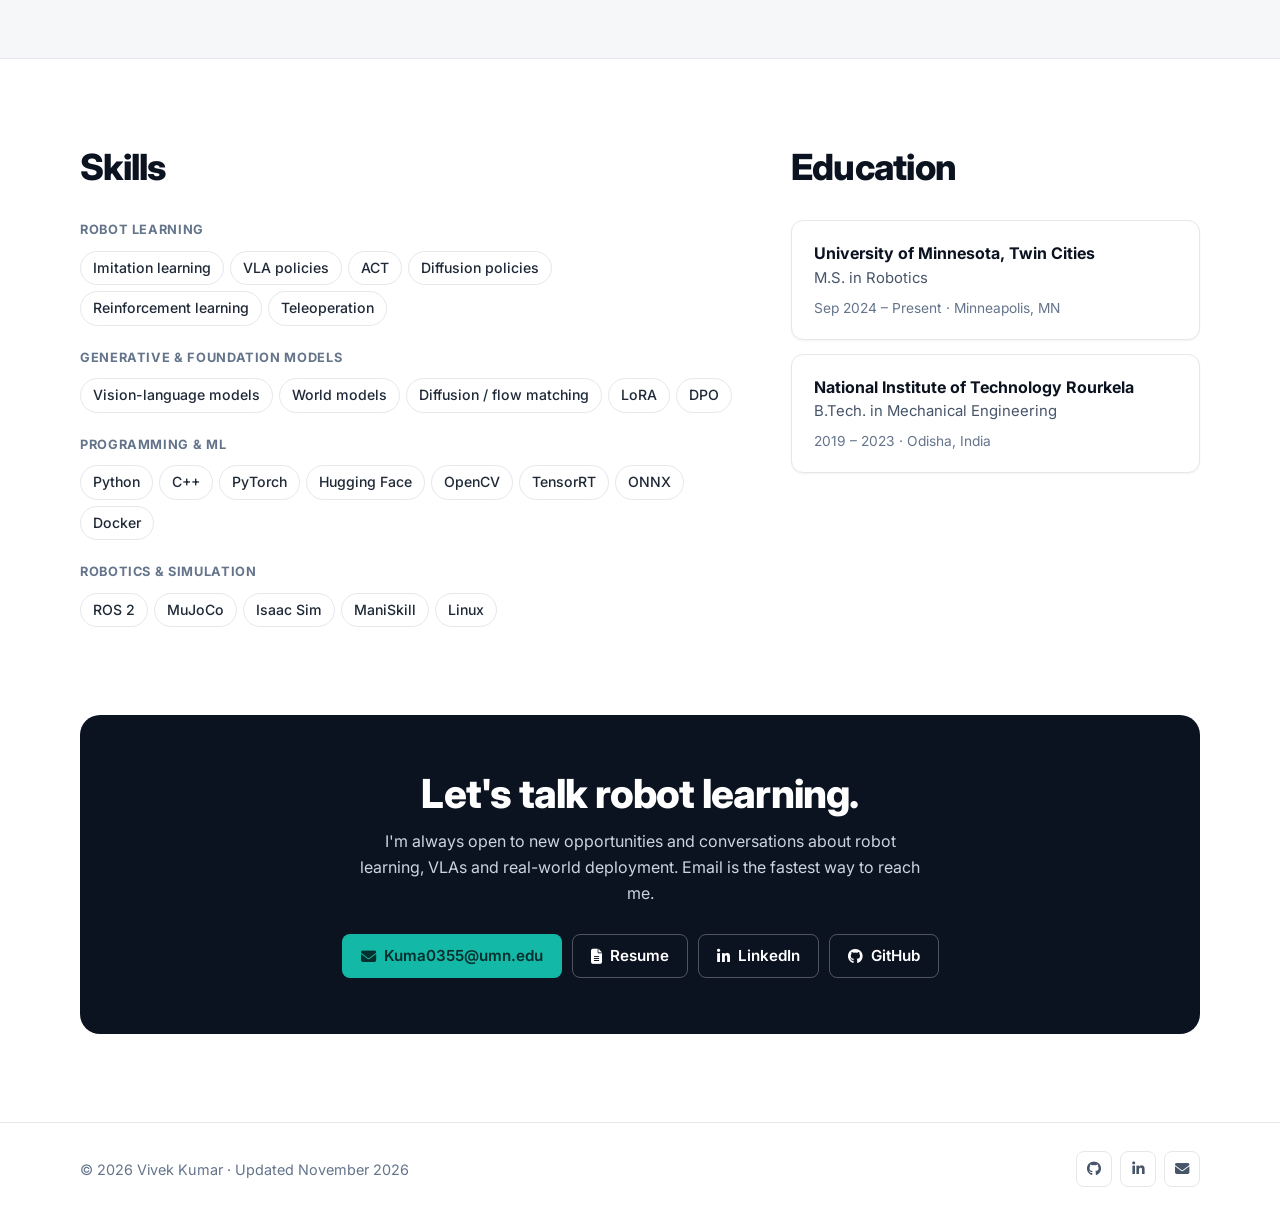
==== commit d8db566e: "Redesign portfolio for recruiters Light, professional layout that leads with current role, resume an" ====
--- a/index.html
+++ b/index.html
@@ -4,519 +4,600 @@
 <head>
     <meta charset="UTF-8">
     <meta name="viewport" content="width=device-width, initial-scale=1.0">
-    <meta name="description" content="Vivek Kumar - Robot Learning Intern at Factory Intelligence, MS Robotics at the University of Minnesota">
-    <title>Vivek - Portfolio</title>
+    <title>Vivek Kumar · Robot Learning</title>
+    <meta name="description"
+        content="Vivek Kumar: Robot Learning Intern at Factory Intelligence and MS Robotics student at the University of Minnesota, working on robot foundation models, VLA policies, imitation learning and RL on real robots.">
+    <link rel="canonical" href="https://vivek-049.github.io/">
+
+    <!-- Link previews (LinkedIn, Slack, email) -->
+    <meta property="og:type" content="website">
+    <meta property="og:url" content="https://vivek-049.github.io/">
+    <meta property="og:title" content="Vivek Kumar · Robot Learning">
+    <meta property="og:description"
+        content="Robot Learning Intern at Factory Intelligence · MS Robotics, University of Minnesota. Robot foundation models, VLAs and RL on real robots.">
+    <meta property="og:image" content="https://vivek-049.github.io/og-card.png">
+    <meta property="og:image:width" content="1200">
+    <meta property="og:image:height" content="630">
+    <meta name="twitter:card" content="summary_large_image">
+
+    <link rel="icon" href="favicon.svg" type="image/svg+xml">
+    <link rel="preconnect" href="https://fonts.googleapis.com">
+    <link rel="preconnect" href="https://fonts.gstatic.com" crossorigin>
+    <link rel="stylesheet" href="https://fonts.googleapis.com/css2?family=Inter:wght@400;500;600;700;800&display=swap">
+    <link rel="stylesheet" href="https://cdnjs.cloudflare.com/ajax/libs/font-awesome/6.4.0/css/all.min.css">
     <link rel="stylesheet" href="styles.css">
-    <link rel="stylesheet" href="https://cdnjs.cloudflare.com/ajax/libs/font-awesome/6.4.0/css/all.min.css">
+
+    <script type="application/ld+json">
+    {
+        "@context": "https://schema.org",
+        "@type": "Person",
+        "name": "Vivek Kumar",
+        "url": "https://vivek-049.github.io/",
+        "image": "https://vivek-049.github.io/vivek-hero.jpg",
+        "jobTitle": "Robot Learning Intern",
+        "worksFor": { "@type": "Organization", "name": "Factory Intelligence" },
+        "alumniOf": [
+            { "@type": "CollegeOrUniversity", "name": "University of Minnesota Twin Cities" },
+            { "@type": "CollegeOrUniversity", "name": "National Institute of Technology Rourkela" }
+        ],
+        "knowsAbout": ["Robot learning", "Vision-Language-Action models", "Imitation learning", "Reinforcement learning", "Robot foundation models"],
+        "sameAs": ["https://www.linkedin.com/in/vivek-kumar-robotics/", "https://github.com/vivek-049"]
+    }
+    </script>
 </head>
 
 <body>
+    <a class="skip-link" href="#main">Skip to content</a>
+
     <!-- Navigation -->
-    <nav class="navbar">
-        <div class="container">
-            <div class="nav-brand">Vivek</div>
-            <ul class="nav-menu">
-                <li><a href="#home" class="nav-link">About</a></li>
-                <li><a href="#experience" class="nav-link">Experience</a></li>
-                <li><a href="#projects" class="nav-link">Projects</a></li>
-                <li><a href="#contact" class="nav-link">Contact</a></li>
+    <header class="site-header">
+        <nav class="nav container" aria-label="Primary">
+            <a href="#about" class="brand"><span class="brand-mark">VK</span>Vivek Kumar</a>
+            <ul class="nav-links" id="nav-links">
+                <li><a href="#experience">Experience</a></li>
+                <li><a href="#projects">Projects</a></li>
+                <li><a href="#publications">Publications</a></li>
+                <li><a href="#skills">Skills</a></li>
+                <li><a href="#contact">Contact</a></li>
             </ul>
-            <div class="hamburger">
-                <span></span>
-                <span></span>
-                <span></span>
-            </div>
-        </div>
-    </nav>
-
-    <!-- Hero -->
-    <section id="home" class="hero-about">
-        <div class="container">
-            <div class="intro-grid">
-                <div class="intro-text">
-                    <p class="intro-kicker">Robotics portfolio</p>
-                    <h1 class="intro-name">Vivek Kumar</h1>
-                    <p class="intro-headline"><span>Robot learning</span> for real-world manipulation.</p>
-                    <p class="intro-role">Robot Learning Intern @ Factory Intelligence and MS Robotics @ University of Minnesota. I train and deploy robot foundation models, π0.5 / VLA policies, and human-in-the-loop RL on real robot arms.</p>
-                    <div class="intro-links">
-                        <a href="mailto:Kuma0355@umn.edu"><i class="fas fa-envelope"></i> Email</a>
-                        <a href="https://github.com/vivek-049" target="_blank"><i class="fab fa-github"></i> GitHub</a>
-                        <a href="https://www.linkedin.com/in/vivek-kumar-robotics/" target="_blank"><i
-                                class="fab fa-linkedin"></i> LinkedIn</a>
-                        <a href="Vivek_Kumar_Resume.pdf" target="_blank" class="resume-link"><i class="fas fa-file-pdf"></i>
-                            Resume</a>
-                    </div>
-                    <p class="hero-focus">π0.5 / VLA policies on YAM arms · CVPR 2026 Workshop · Sign-guided VLA navigation</p>
-                </div>
-                <aside class="hero-visual" aria-label="Vivek with an AgileX robotics platform">
-                    <img src="IMG-20260513-WA0045~2.jpg" alt="Vivek Kumar with an AgileX robotics platform">
-                    <div class="hero-visual-caption">
-                        <span>Autonomy hardware demo</span>
-                        <strong>AgileX robotics platform</strong>
-                    </div>
-                </aside>
-            </div>
-        </div>
-    </section>
-
-    <!-- Experience Section -->
-    <section id="experience" class="experience">
-        <div class="container">
-            <h2 class="section-title experience-heading">Experience</h2>
-            <div class="experience-list">
-                <article class="experience-item current">
-                    <div class="experience-meta">
-                        <span class="experience-date">Aug 2026 – Present</span>
-                        <span class="experience-location">Lafayette, IN</span>
-                    </div>
-                    <div class="experience-body">
-                        <h3>Robot Learning Intern <span>· Factory Intelligence</span></h3>
-                        <p class="experience-focus">Robot Foundation Models, VLAs, RL, Real-world Deployment</p>
-                        <ul>
-                            <li>Deployed a robotic assembly workcell with two YAM arms for an electrical fabrication
-                                client, chaining task-specific robot policies via a learned completion flag, with high
-                                success rates and multi-hour production runs.</li>
-                            <li>Mid-training π0.5 on 100+ h of multi-task YAM data to improve downstream fine-tuning,
-                                applying human-in-the-loop RL for precise, contact-rich tasks such as screwing and wire
-                                hooking.</li>
-                            <li>Fine-tuning π-family policies with a joint-torque history token, along with other robot
-                                policies, on 800+ episodes for contact-rich tasks on YAM arms and the Almond Axol, a
-                                wheeled semi-humanoid.</li>
-                            <li>Contributed to FI-OS, the company's in-house robot-learning platform and UI that runs the
-                                full pipeline: onboarding new robots, teleoperation, data collection, training, evals and
+            <div class="nav-actions">
+                <a href="Vivek_Kumar_Resume.pdf" target="_blank" rel="noopener" class="btn btn-primary btn-sm">
+                    <i class="fas fa-file-lines"></i> Resume
+                </a>
+                <button class="nav-toggle" type="button" aria-label="Open menu" aria-expanded="false"
+                    aria-controls="nav-links">
+                    <span></span><span></span><span></span>
+                </button>
+            </div>
+        </nav>
+    </header>
+
+    <main id="main">
+        <!-- Hero -->
+        <section id="about" class="hero">
+            <div class="container hero-grid">
+                <div class="hero-text">
+                    <h1 class="hero-name">Vivek Kumar</h1>
+                    <p class="hero-headline"><span class="accent">Robot learning</span> for <span
+                            class="nowrap">real-world</span> manipulation.</p>
+                    <p class="hero-summary">I train and deploy robot foundation models on real hardware, from π0.5 / VLA
+                        fine-tuning and imitation learning to human-in-the-loop RL for precise, contact-rich tasks.</p>
+                    <ul class="hero-roles">
+                        <li><i class="fas fa-briefcase" aria-hidden="true"></i><span>Robot Learning Intern at
+                                <strong>Factory Intelligence</strong></span></li>
+                        <li><i class="fas fa-graduation-cap" aria-hidden="true"></i><span>MS Robotics at
+                                <strong>University of Minnesota</strong></span></li>
+                    </ul>
+                    <div class="cta-row">
+                        <a href="Vivek_Kumar_Resume.pdf" target="_blank" rel="noopener" class="btn btn-primary">
+                            <i class="fas fa-file-arrow-down"></i> View resume
+                        </a>
+                        <a href="mailto:Kuma0355@umn.edu" class="btn btn-secondary">
+                            <i class="fas fa-envelope"></i> Email me
+                        </a>
+                        <a href="https://www.linkedin.com/in/vivek-kumar-robotics/" target="_blank" rel="noopener"
+                            class="btn btn-secondary"><i class="fab fa-linkedin-in"></i> LinkedIn</a>
+                        <a href="https://github.com/vivek-049" target="_blank" rel="noopener"
+                            class="btn btn-secondary"><i class="fab fa-github"></i> GitHub</a>
+                    </div>
+                </div>
+                <figure class="hero-photo">
+                    <img src="vivek-hero.jpg" width="900" height="1200"
+                        alt="Vivek Kumar standing next to an AgileX mobile robot at a research demo">
+                    <figcaption>Autonomy hardware demo · AgileX platform</figcaption>
+                </figure>
+            </div>
+
+            <div class="container">
+                <dl class="highlights">
+                    <div>
+                        <dt>Multi-hour</dt>
+                        <dd>production runs on a deployed two-arm robotic assembly workcell</dd>
+                    </div>
+                    <div>
+                        <dt>100+ h</dt>
+                        <dd>of multi-task robot data for π0.5 mid-training</dd>
+                    </div>
+                    <div>
+                        <dt>800+</dt>
+                        <dd>episodes for contact-rich policy fine-tuning</dd>
+                    </div>
+                    <div>
+                        <dt>CVPR '26</dt>
+                        <dd>first-author workshop paper, with 2 more under review</dd>
+                    </div>
+                </dl>
+            </div>
+        </section>
+
+        <!-- Experience -->
+        <section id="experience" class="section section-alt">
+            <div class="container">
+                <h2 class="section-title">Experience</h2>
+                <div class="timeline">
+                    <article class="role current">
+                        <header class="role-head">
+                            <div>
+                                <h3>Robot Learning Intern</h3>
+                                <p class="role-org"><strong>Factory Intelligence</strong> · Lafayette, IN</p>
+                            </div>
+                            <p class="role-date"><span class="badge">Current</span> Aug 2026 – Present</p>
+                        </header>
+                        <ul class="role-points">
+                            <li>Deployed a <strong>robotic assembly workcell with two YAM arms</strong> for an electrical
+                                fabrication client, chaining task-specific robot policies via a learned completion flag,
+                                with high success rates over <strong>multi-hour production runs</strong>.</li>
+                            <li>Mid-training <strong>π0.5 on 100+ h</strong> of multi-task YAM data to improve downstream
+                                fine-tuning, and applying <strong>human-in-the-loop RL</strong> to precise, contact-rich
+                                tasks such as screwing and wire hooking.</li>
+                            <li>Fine-tuning π-family policies with a <strong>joint-torque history token</strong>, along
+                                with other robot policies, on <strong>800+ episodes</strong> of contact-rich tasks on YAM
+                                arms and the Almond Axol, a wheeled semi-humanoid.</li>
+                            <li>Contributed to <strong>FI-OS</strong>, the company's in-house robot-learning platform
+                                covering robot onboarding, teleoperation, data collection, training, evals and
                                 deployment.</li>
                         </ul>
-                    </div>
-                </article>
-                <article class="experience-item">
-                    <div class="experience-meta">
-                        <span class="experience-date">June 2025 – July 2026</span>
-                        <span class="experience-location">Minneapolis, MN</span>
-                    </div>
-                    <div class="experience-body">
-                        <h3>Graduate Research Assistant <span>· NextGX Lab, University of Minnesota</span></h3>
-                        <p class="experience-focus">Autonomous Driving, VLA, VLMs</p>
-                        <ul>
-                            <li>Built a VLM for proactive escalation in autonomous driving using Qwen3-VL with NVIDIA
-                                Cosmos as the teacher model, fine-tuned on nuScenes via LoRA and DPO, achieving 92.1%
-                                accuracy.</li>
-                            <li>Contributed to a sign-guided Vision-Language-Action framework for long-horizon mapless
-                                navigation that uses semantic scene understanding and language reasoning to reach
-                                user-specified destinations.</li>
+                        <ul class="tags" aria-label="Focus areas">
+                            <li>π0.5 / VLAs</li>
+                            <li>Human-in-the-loop RL</li>
+                            <li>Contact-rich manipulation</li>
+                            <li>Real-world deployment</li>
                         </ul>
-                    </div>
-                </article>
-                <article class="experience-item">
-                    <div class="experience-meta">
-                        <span class="experience-date">Apr 2025 – July 2026</span>
-                        <span class="experience-location">Minneapolis, MN</span>
-                    </div>
-                    <div class="experience-body">
-                        <h3>Graduate Researcher <span>· GLOVEX Lab, University of Minnesota</span></h3>
-                        <p class="experience-focus">Inverse Problems, Diffusion and Flow-matching Models</p>
-                        <ul>
+                    </article>
+
+                    <article class="role">
+                        <header class="role-head">
+                            <div>
+                                <h3>Graduate Research Assistant</h3>
+                                <p class="role-org"><strong>NextGX Lab, University of Minnesota</strong> · Minneapolis,
+                                    MN</p>
+                            </div>
+                            <p class="role-date">June 2025 – July 2026</p>
+                        </header>
+                        <ul class="role-points">
+                            <li>Built a VLM for <strong>proactive escalation</strong> in autonomous driving with
+                                <strong>Qwen3-VL</strong>, using NVIDIA Cosmos as the teacher model and fine-tuning on
+                                nuScenes via <strong>LoRA and DPO</strong> to reach <strong>92.1% accuracy</strong>
+                                (CVPR 2026 Workshop).</li>
+                            <li>Contributed to a <strong>sign-guided Vision-Language-Action framework</strong> for
+                                long-horizon mapless navigation that uses semantic scene understanding and language
+                                reasoning to reach user-specified destinations.</li>
+                        </ul>
+                        <ul class="tags" aria-label="Focus areas">
+                            <li>VLMs</li>
+                            <li>VLA</li>
+                            <li>LoRA / DPO</li>
+                            <li>Autonomous driving</li>
+                        </ul>
+                    </article>
+
+                    <article class="role">
+                        <header class="role-head">
+                            <div>
+                                <h3>Graduate Researcher</h3>
+                                <p class="role-org"><strong>GLOVEX Lab, University of Minnesota</strong> · Minneapolis,
+                                    MN</p>
+                            </div>
+                            <p class="role-date">Apr 2025 – July 2026</p>
+                        </header>
+                        <ul class="role-points">
                             <li>Researched inverse problems using generative priors such as diffusion and flow-matching
                                 models.</li>
-                            <li>Built ZS-PDP, a zero-shot blind inpainting framework that outperforms both SOTA
-                                supervised and zero-shot methods.</li>
+                            <li>Built <strong>ZS-PDP</strong>, a zero-shot blind inpainting framework that outperforms
+                                both SOTA supervised and zero-shot methods (ICLR 2027, under review).</li>
                         </ul>
-                    </div>
-                </article>
-            </div>
-
-            <div class="skills-grid">
-                <div class="skill-group">
-                    <h4>Robot Learning</h4>
-                    <p>Imitation Learning, VLA Policies, ACT, Diffusion Policies, Reinforcement Learning, Teleoperation</p>
-                </div>
-                <div class="skill-group">
-                    <h4>Generative &amp; Foundation Models</h4>
-                    <p>Vision-Language Models, World Models, Diffusion / Flow Matching, LoRA, DPO</p>
-                </div>
-                <div class="skill-group">
-                    <h4>Programming &amp; ML</h4>
-                    <p>Python, C++, PyTorch, Hugging Face, OpenCV, TensorRT, ONNX, Docker</p>
-                </div>
-                <div class="skill-group">
-                    <h4>Robotics &amp; Simulation</h4>
-                    <p>ROS 2, MuJoCo, Isaac Sim, ManiSkill, Linux</p>
-                </div>
-            </div>
-        </div>
-    </section>
-
-    <!-- Projects Section -->
-    <section id="projects" class="projects">
-        <div class="container">
-            <h2 class="section-title publications-heading">Publications</h2>
-
-            <!-- Publications Highlight -->
-            <div id="publications" class="publications-highlight">
-                <div class="publications-list">
-                    <div class="publication-item">
-                        <div class="publication-figure">
-                            <img src="https://img.youtube.com/vi/0QDESYbUcLw/maxresdefault.jpg"
-                                alt="Teleoperation escalation publication preview">
-                            <span>CVPRW'26</span>
-                        </div>
-                        <div class="pub-content">
-                            <h4>VLM-Driven Proactive Escalation for Tele-operations in Autonomous Vehicles</h4>
-                            <p class="pub-authors"><a href="#home">Vivek Kumar</a>, et al.</p>
-                            <p class="pub-venue">In <em>CVPR Precognition Workshop</em>, 2026</p>
-                            <div class="pub-links">
-                                <a href="https://drive.google.com/file/d/16-VEaFd6-cdcnAlNv3yhL2kqaS5mi3l1/view?usp=drive_link"
-                                    target="_blank" class="pub-link">
-                                    Paper
-                                </a>
-                                <a href="https://www.youtube.com/watch?v=0QDESYbUcLw" target="_blank" class="pub-link">
-                                    Video
-                                </a>
-                                <a href="https://drive.google.com/file/d/156DK4H5Ht06kgXR8-hEgV4QPAvxpBSk1/view?usp=sharing"
-                                    target="_blank" class="pub-link">
-                                    Poster
-                                </a>
-                            </div>
-                        </div>
-                    </div>
-                    <div class="publication-item">
-                        <div class="publication-figure">
-                            <img src="https://img.youtube.com/vi/3p01hXMULtc/maxresdefault.jpg"
-                                alt="Multi-robot teleoperation publication preview">
-                            <span>Under Review</span>
-                        </div>
-                        <div class="pub-content">
-                            <h4>Robots That Know When to Ask: VLM-Driven Reasoning for Human-on-Demand Multi-Robot
-                                Teleoperation</h4>
-                            <p class="pub-authors"><a href="#home">Vivek Kumar</a>, et al.</p>
-                            <p class="pub-venue">Under review</p>
-                            <div class="pub-links">
-                                <a href="https://youtu.be/3p01hXMULtc?si=Co7V5-fZ44uZ2lex" target="_blank"
-                                    class="pub-link">
-                                    Video
-                                </a>
-                            </div>
-                        </div>
-                    </div>
-                    <div class="publication-item">
-                        <div class="publication-figure">
-                            <img src="https://drive.google.com/thumbnail?id=1eFlrzRyeTO1ZhGdFbciHG2mn4tbbi024&sz=w1000"
-                                alt="Zero-shot blind inpainting publication preview">
-                            <span>ICLR'27</span>
-                        </div>
-                        <div class="pub-content">
-                            <h4>Zero-Shot Blind Inpainting with Pretrained Diffusion Priors</h4>
-                            <p class="pub-authors">Wenjie Zhang, <a href="#home">Vivek Kumar</a>, et al.</p>
-                            <p class="pub-venue"><em>ICLR 2027</em>, under review</p>
-                            <div class="pub-links">
-                                <a href="https://drive.google.com/file/d/1eFlrzRyeTO1ZhGdFbciHG2mn4tbbi024/view?usp=sharing"
-                                    target="_blank" class="pub-link">
-                                    Poster
-                                </a>
-                            </div>
-                        </div>
-                    </div>
-                </div>
-            </div>
-
-            <h2 class="section-title projects-heading">Projects</h2>
-            <div class="projects-grid">
-                <!-- Priority Projects -->
-                <div class="project-card featured vla-card">
+                        <ul class="tags" aria-label="Focus areas">
+                            <li>Diffusion models</li>
+                            <li>Flow matching</li>
+                            <li>Inverse problems</li>
+                        </ul>
+                    </article>
+                </div>
+            </div>
+        </section>
+
+        <!-- Projects -->
+        <section id="projects" class="section">
+            <div class="container">
+                <h2 class="section-title">Selected projects</h2>
+
+                <article class="project-featured">
                     <a href="https://www.youtube.com/watch?v=S_vMShugkvg&amp;list=PLxjsFn0S9vDqfPH7jgvbqeu5v_envfnhZ&amp;index=18"
-                        target="_blank" class="project-thumbnail">
-                        <img src="sign-vla-preview.jpg" alt="Sign-guided VLA demo preview">
-                        <div class="play-overlay">
-                            <i class="fab fa-youtube"></i>
-                            <span>Watch Demo</span>
-                        </div>
+                        target="_blank" rel="noopener" class="project-media"
+                        aria-label="Watch the sign-guided VLA demo on YouTube">
+                        <img src="sign-vla-preview.jpg" alt="Sign-guided VLA navigation demo" loading="lazy">
+                        <span class="media-badge"><i class="fas fa-play"></i> Demo</span>
                     </a>
-                    <div class="project-header">
-                        <p class="project-kicker">Research · NextGX Lab</p>
-                        <h3 class="project-title">Long-Horizon Sign-Guided VLA for Mapless Navigation</h3>
-                        <p class="project-description">Contributed to a sign-guided Vision-Language-Action framework for
-                            long-horizon mapless navigation, using semantic scene understanding and language reasoning
-                            to move toward user-specified destinations without relying on a fixed map.</p>
-                    </div>
-                    <div class="project-footer">
-                        <div class="project-language">
-                            <span class="language-dot" style="background-color: #3572A5"></span>
-                            <span>VLA, VLM Reasoning, ROS 2</span>
-                        </div>
+                    <div class="project-body">
+                        <p class="project-meta">Research · NextGX Lab</p>
+                        <h3>Long-Horizon Sign-Guided VLA for Mapless Navigation</h3>
+                        <p>Contributed to a sign-guided Vision-Language-Action framework for long-horizon mapless
+                            navigation, using semantic scene understanding and language reasoning to reach
+                            user-specified destinations without relying on a fixed map.</p>
+                        <ul class="tags">
+                            <li>VLA</li>
+                            <li>VLM reasoning</li>
+                            <li>ROS 2</li>
+                            <li>Mapless navigation</li>
+                        </ul>
                         <div class="project-links">
                             <a href="https://www.youtube.com/watch?v=S_vMShugkvg&amp;list=PLxjsFn0S9vDqfPH7jgvbqeu5v_envfnhZ&amp;index=18"
-                                target="_blank" aria-label="Video"><i class="fab fa-youtube"></i></a>
-                            <a href="https://github.com/vivek-049" target="_blank" aria-label="GitHub"><i
-                                    class="fab fa-github"></i></a>
-                        </div>
-                    </div>
-                </div>
-
-                <div class="project-card featured">
-                    <a href="https://www.youtube.com/watch?v=EroahD0DSmA&amp;list=PLxjsFn0S9vDqfPH7jgvbqeu5v_envfnhZ&amp;index=19"
-                        target="_blank" class="project-thumbnail">
-                        <img src="Screenshot from 2026-07-16 19-31-38.png" alt="RL alert system intersection simulation preview">
-                        <div class="play-overlay">
-                            <i class="fab fa-youtube"></i>
-                            <span>Watch Demo</span>
-                        </div>
-                    </a>
-                    <div class="project-header">
-                        <p class="project-kicker">Reinforcement learning</p>
-                        <h3 class="project-title">RL-Based Alert System for Intersection Safety</h3>
-                        <p class="project-description">Designed a PPO-based alert policy for an MnDOT-funded
-                            intersection-safety project, fusing vehicle-to-vehicle interaction data to identify and flag
-                            high-risk traffic conflicts in real time at signal-free rural intersections.</p>
-                    </div>
-                    <div class="project-footer">
-                        <div class="project-language">
-                            <span class="language-dot" style="background-color: #7fd66b"></span>
-                            <span>PPO, Reinforcement Learning, Safety</span>
-                        </div>
-                        <div class="project-links">
-                            <a href="https://www.youtube.com/watch?v=EroahD0DSmA&amp;list=PLxjsFn0S9vDqfPH7jgvbqeu5v_envfnhZ&amp;index=19"
-                                target="_blank" aria-label="Video"><i class="fab fa-youtube"></i></a>
-                        </div>
-                    </div>
-                </div>
-
-                <div class="project-card featured">
-                    <a href="https://youtu.be/Mnq75lZky70?si=WWvYBHal7oJjxnr0" target="_blank"
-                        class="project-thumbnail">
-                        <img src="https://img.youtube.com/vi/Mnq75lZky70/maxresdefault.jpg"
-                            alt="Autonomous Navigation Demo">
-                        <div class="play-overlay">
-                            <i class="fab fa-youtube"></i>
-                            <span>Watch Demo</span>
-                        </div>
-                    </a>
-                    <div class="project-header">
-                        <h3 class="project-title">Full-Stack Autonomous Navigation System for AgileX Hunter 2.0</h3>
-                        <p class="project-description">Developed a production-ready modular ROS 2 autonomy stack
-                            integrating NDT-OMP LiDAR localization, D*+ path planning, and collision avoidance for
-                            autonomous indoor navigation using RobotSense LiDAR in pre-mapped environments. Built
-                            collision avoidance pipeline using OBB-voxel intersection tests against octomap with
-                            automatic replanning capabilities and YAML-based configuration for rapid deployment.</p>
-                    </div>
-                    <div class="project-footer">
-                        <div class="project-language">
-                            <span class="language-dot" style="background-color: #f34b7d"></span>
-                            <span>ROS 2, C++, Python</span>
-                        </div>
-                        <div class="project-links">
-                            <a href="https://github.com/vivek-049" target="_blank" aria-label="GitHub"><i
-                                    class="fab fa-github"></i></a>
-                        </div>
-                    </div>
-                </div>
-
-                <div class="project-card">
-                    <a href="https://youtu.be/Lrna9ki87Lo?si=AtG-hbrgz57GsLGN" target="_blank"
-                        class="project-thumbnail">
-                        <img src="https://img.youtube.com/vi/Lrna9ki87Lo/maxresdefault.jpg"
-                            alt="Diffusion Driving Policy Demo">
-                        <div class="play-overlay">
-                            <i class="fab fa-youtube"></i>
-                            <span>Watch Demo</span>
-                        </div>
-                    </a>
-                    <div class="project-header">
-                        <h3 class="project-title">Multi-Modal Diffusion based Driving Policy</h3>
-                        <p class="project-description">Developed a lightweight Vision-Language-Action (VLA) diffusion
-                            policy utilizing a custom CNN-Transformer architecture to predict autonomous trajectories
-                            from natural language instructions. Implemented 5-step Action Chunking to improve multimodal
-                            trajectory prediction and mitigate mode collapse.</p>
-                    </div>
-                    <div class="project-footer">
-                        <div class="project-language">
-                            <span class="language-dot" style="background-color: #3572A5"></span>
-                            <span>Python, PyTorch</span>
-                        </div>
-                        <div class="project-links">
-                            <a href="https://github.com/Vivek-049/Lightweight-diffusion-policy-for-Autonomous-Driving" target="_blank" aria-label="GitHub Code"><i
-                                    class="fab fa-github"></i></a>
-                        </div>
-                    </div>
-                </div>
-
-                <div class="project-card">
-                    <a href="https://youtube.com/shorts/cq_2KAHCOBs?feature=share" target="_blank"
-                        class="project-thumbnail">
-                        <img src="https://img.youtube.com/vi/cq_2KAHCOBs/hqdefault.jpg" alt="Robot Manipulation Demo">
-                        <div class="play-overlay">
-                            <i class="fab fa-youtube"></i>
-                            <span>Watch Demo</span>
-                        </div>
-                    </a>
-                    <div class="project-header">
-                        <h3 class="project-title">Robot Manipulation via Action Chunking Transformers in ManiSkill</h3>
-                        <p class="project-description">Built an end-to-end imitation learning pipeline using Action
-                            Chunking Transformer (ACT) architecture to train robot arm manipulation policy on RGBD
-                            observations, achieving 95%+ success rate on PickCube task with 30K training iterations.
-                            Trained on HuggingFace PickCube-v1 dataset, implementing trajectory replay and video-based
-                            evaluation pipeline.</p>
-                    </div>
-                    <div class="project-footer">
-                        <div class="project-language">
-                            <span class="language-dot" style="background-color: #3572A5"></span>
-                            <span>Python, PyTorch, ManiSkill</span>
-                        </div>
-                        <div class="project-links">
-                            <a href="https://github.com/Vivek-049/Arm-manipulation-in-Maniskill" target="_blank" aria-label="GitHub Code"><i
-                                    class="fab fa-github"></i></a>
-                        </div>
-                    </div>
-                </div>
-
-                <div class="project-card featured">
-                    <a href="https://youtu.be/xTY15INFTRo?si=3LiHVndpfPrqNH9V" target="_blank"
-                        class="project-thumbnail">
-                        <img src="https://img.youtube.com/vi/xTY15INFTRo/maxresdefault.jpg" alt="ADAS System Demo">
-                        <div class="play-overlay">
-                            <i class="fab fa-youtube"></i>
-                            <span>Watch Demo</span>
-                        </div>
-                    </a>
-                    <div class="project-header">
-                        <h3 class="project-title">Advanced Driver Assistance System (ADAS)</h3>
-                        <p class="project-description">Developed an ADAS suite (FCWS, LDWS, LKAS) using YOLOv8m for
-                            detection, ByteTrack for trajectory tracking, and UFLD-v2 (ResNet-18) for lane detection,
-                            achieving real-time inference via TensorRT/ONNX acceleration.</p>
-                    </div>
-                    <div class="project-footer">
-                        <div class="project-language">
-                            <span class="language-dot" style="background-color: #f34b7d"></span>
-                            <span>ROS 2, YOLOv8, TensorRT</span>
-                        </div>
-                        <div class="project-links">
-                            <a href="Advanced Driver Assistance ADAS.pdf" target="_blank" aria-label="Presentation"><i
-                                    class="fas fa-file-pdf"></i></a>
-                        </div>
-                    </div>
-                </div>
-
-                <div class="project-card featured">
-                    <a href="https://youtu.be/I4BESdr4LIU?si=nvdnl_X5rpBPW8rD" target="_blank"
-                        class="project-thumbnail">
-                        <img src="https://img.youtube.com/vi/I4BESdr4LIU/maxresdefault.jpg" alt="Video Prediction Demo">
-                        <div class="play-overlay">
-                            <i class="fab fa-youtube"></i>
-                            <span>Watch Demo</span>
-                        </div>
-                    </a>
-                    <div class="project-header">
-                        <h3 class="project-title">Video Prediction Framework for Latency Compensation</h3>
-                        <p class="project-description">Developed a video prediction framework by training an
-                            encoder-decoder architecture on BDD100K dataset to compensate for 100ms+ network latency in
-                            teleoperation, utilizing future-frame prediction to maintain real-time visual feedback
-                            during remote driving.</p>
-                    </div>
-                    <div class="project-footer">
-                        <div class="project-language">
-                            <span class="language-dot" style="background-color: #3572A5"></span>
-                            <span>PyTorch, Deep Learning</span>
-                        </div>
-                        <div class="project-links">
-                            <a href="https://github.com/Vivek-049/Real-time-video-prediction-for-teleoperation-Autonomous-Driving-"
-                                target="_blank" aria-label="GitHub Code" class="code-link"><i class="fab fa-github"></i><span>Code</span></a>
-                        </div>
-                    </div>
-                </div>
-
-                <div class="project-card">
-                    <a href="https://youtu.be/Kl7fvVgXIyI?si=ZXdKzi30ttFTriQm" target="_blank"
-                        class="project-thumbnail">
-                        <img src="https://img.youtube.com/vi/Kl7fvVgXIyI/maxresdefault.jpg"
-                            alt="EV Charging Robot Demo">
-                        <div class="play-overlay">
-                            <i class="fab fa-youtube"></i>
-                            <span>Watch Demo</span>
-                        </div>
-                    </a>
-                    <div class="project-header">
-                        <h3 class="project-title">On-Demand Mobile EV Charging Robot (WeZZOn)</h3>
-                        <p class="project-description">Worked on an autonomous EV charging-as-a-service platform to
-                            mitigate fixed infrastructure barriers and validated it through real-world parking lot
-                            testing using a battery-integrated AgileX Hunter platform.</p>
-                    </div>
-                    <div class="project-footer">
-                        <div class="project-language">
-                            <span class="language-dot" style="background-color: #f34b7d"></span>
-                            <span>ROS 2, LiDAR, AgileX</span>
-                        </div>
-                        <div class="project-links">
-                            <a href="https://github.com/vivek-049" target="_blank" aria-label="GitHub"><i
-                                    class="fab fa-github"></i></a>
-                        </div>
-                    </div>
-                </div>
-
-                <div class="project-card featured">
-                    <a href="https://youtu.be/_VVxH5udUdM?si=Cwi0ldcJqMd1Yqu-" target="_blank"
-                        class="project-thumbnail">
-                        <img src="https://img.youtube.com/vi/_VVxH5udUdM/maxresdefault.jpg" alt="BEV Perception Demo">
-                        <div class="play-overlay">
-                            <i class="fab fa-youtube"></i>
-                            <span>Watch Demo</span>
-                        </div>
-                    </a>
-                    <div class="project-header">
-                        <h3 class="project-title">Bird's-Eye-View (BEV) Perception Pipeline</h3>
-                        <p class="project-description">Implemented a real-time Bird's-Eye-View (BEV) perception pipeline
-                            using ROS 2, utilizing Inverse Perspective Mapping (IPM) to provide teleoperators with a
-                            seamless surround-view, significantly reducing perspective distortion.</p>
-                    </div>
-                    <div class="project-footer">
-                        <div class="project-language">
-                            <span class="language-dot" style="background-color: #3572A5"></span>
-                            <span>ROS 2, IPM, Computer Vision</span>
-                        </div>
-                        <div class="project-links">
-                            <a href="https://github.com/Vivek-049/Real-time-Bird--Eye-View-BEV-using-ros2"
-                                target="_blank" aria-label="GitHub Code" class="code-link"><i class="fab fa-github"></i><span>Code</span></a>
-                        </div>
-                    </div>
-                </div>
-            </div>
-        </div>
-    </section>
-
-    <!-- Contact Section -->
-    <section id="contact" class="contact">
-        <div class="container">
-            <h2 class="section-title">Get In Touch</h2>
-            <div class="contact-content">
-                <p class="contact-text">I'm always open to new opportunities, collaborations, or just a chat about
-                    robotics and technology. Feel free to reach out!</p>
-                <div class="contact-methods">
-                    <a href="mailto:Kuma0355@umn.edu" class="contact-card">
-                        <i class="fas fa-envelope"></i>
-                        <h3>Email</h3>
-                        <p>Kuma0355@umn.edu</p>
-                    </a>
-                    <a href="https://github.com/vivek-049" target="_blank" class="contact-card">
-                        <i class="fab fa-github"></i>
-                        <h3>GitHub</h3>
-                        <p>@vivek-049</p>
-                    </a>
-                    <a href="https://www.linkedin.com/in/vivek-kumar-robotics/" target="_blank" class="contact-card">
-                        <i class="fab fa-linkedin"></i>
-                        <h3>LinkedIn</h3>
-                        <p>Connect with me</p>
-                    </a>
-                </div>
-            </div>
-        </div>
-    </section>
+                                target="_blank" rel="noopener"><i class="fab fa-youtube"></i> Watch demo</a>
+                        </div>
+                    </div>
+                </article>
+
+                <div class="project-grid">
+                    <article class="project-card">
+                        <a href="https://youtube.com/shorts/cq_2KAHCOBs?feature=share" target="_blank" rel="noopener"
+                            class="project-media" aria-label="Watch the ACT manipulation demo on YouTube">
+                            <img src="https://img.youtube.com/vi/cq_2KAHCOBs/hqdefault.jpg"
+                                alt="Robot arm manipulation demo in ManiSkill" loading="lazy">
+                            <span class="media-badge"><i class="fas fa-play"></i> Demo</span>
+                        </a>
+                        <div class="project-body">
+                            <h3>Robot Manipulation with Action Chunking Transformers</h3>
+                            <p>End-to-end imitation learning pipeline that trains an ACT policy on RGB-D observations,
+                                reaching <strong>95%+ success</strong> on ManiSkill PickCube in 30K iterations, with
+                                trajectory replay and video-based evaluation.</p>
+                            <ul class="tags">
+                                <li>Imitation learning</li>
+                                <li>ACT</li>
+                                <li>ManiSkill</li>
+                            </ul>
+                            <div class="project-links">
+                                <a href="https://youtube.com/shorts/cq_2KAHCOBs?feature=share" target="_blank"
+                                    rel="noopener"><i class="fab fa-youtube"></i> Demo</a>
+                                <a href="https://github.com/Vivek-049/Arm-manipulation-in-Maniskill" target="_blank"
+                                    rel="noopener"><i class="fab fa-github"></i> Code</a>
+                            </div>
+                        </div>
+                    </article>
+
+                    <article class="project-card">
+                        <a href="https://youtu.be/Lrna9ki87Lo?si=AtG-hbrgz57GsLGN" target="_blank" rel="noopener"
+                            class="project-media" aria-label="Watch the diffusion driving policy demo on YouTube">
+                            <img src="https://img.youtube.com/vi/Lrna9ki87Lo/maxresdefault.jpg"
+                                alt="Diffusion driving policy demo" loading="lazy">
+                            <span class="media-badge"><i class="fas fa-play"></i> Demo</span>
+                        </a>
+                        <div class="project-body">
+                            <h3>Multimodal Diffusion Policy for Autonomous Driving</h3>
+                            <p>Lightweight VLA diffusion policy with a CNN-Transformer that predicts trajectories from
+                                natural-language instructions; 5-step action chunking improves multimodal prediction
+                                and mitigates mode collapse.</p>
+                            <ul class="tags">
+                                <li>Diffusion policy</li>
+                                <li>VLA</li>
+                                <li>PyTorch</li>
+                            </ul>
+                            <div class="project-links">
+                                <a href="https://youtu.be/Lrna9ki87Lo?si=AtG-hbrgz57GsLGN" target="_blank"
+                                    rel="noopener"><i class="fab fa-youtube"></i> Demo</a>
+                                <a href="https://github.com/Vivek-049/Lightweight-diffusion-policy-for-Autonomous-Driving"
+                                    target="_blank" rel="noopener"><i class="fab fa-github"></i> Code</a>
+                            </div>
+                        </div>
+                    </article>
+
+                    <article class="project-card">
+                        <a href="https://www.youtube.com/watch?v=EroahD0DSmA&amp;list=PLxjsFn0S9vDqfPH7jgvbqeu5v_envfnhZ&amp;index=19"
+                            target="_blank" rel="noopener" class="project-media"
+                            aria-label="Watch the RL alert system demo on YouTube">
+                            <img src="Screenshot from 2026-07-16 19-31-38.png"
+                                alt="RL alert system intersection simulation" loading="lazy">
+                            <span class="media-badge"><i class="fas fa-play"></i> Demo</span>
+                        </a>
+                        <div class="project-body">
+                            <h3>RL-Based Alert System for Intersection Safety</h3>
+                            <p>PPO alert policy for an MnDOT-funded project that fuses vehicle-to-vehicle interaction
+                                data to flag high-risk traffic conflicts in real time at signal-free rural
+                                intersections.</p>
+                            <ul class="tags">
+                                <li>PPO</li>
+                                <li>Reinforcement learning</li>
+                                <li>Safety</li>
+                            </ul>
+                            <div class="project-links">
+                                <a href="https://www.youtube.com/watch?v=EroahD0DSmA&amp;list=PLxjsFn0S9vDqfPH7jgvbqeu5v_envfnhZ&amp;index=19"
+                                    target="_blank" rel="noopener"><i class="fab fa-youtube"></i> Demo</a>
+                            </div>
+                        </div>
+                    </article>
+
+                    <article class="project-card">
+                        <a href="https://youtu.be/I4BESdr4LIU?si=nvdnl_X5rpBPW8rD" target="_blank" rel="noopener"
+                            class="project-media" aria-label="Watch the video prediction demo on YouTube">
+                            <img src="https://img.youtube.com/vi/I4BESdr4LIU/maxresdefault.jpg"
+                                alt="Video prediction for teleoperation demo" loading="lazy">
+                            <span class="media-badge"><i class="fas fa-play"></i> Demo</span>
+                        </a>
+                        <div class="project-body">
+                            <h3>Real-Time Video Prediction for Low-Latency Teleoperation</h3>
+                            <p>Encoder-decoder video prediction model trained on BDD100K that predicts future frames to
+                                compensate for <strong>100+ ms</strong> of network latency in remote driving.</p>
+                            <ul class="tags">
+                                <li>Video prediction</li>
+                                <li>Teleoperation</li>
+                                <li>PyTorch</li>
+                            </ul>
+                            <div class="project-links">
+                                <a href="https://youtu.be/I4BESdr4LIU?si=nvdnl_X5rpBPW8rD" target="_blank"
+                                    rel="noopener"><i class="fab fa-youtube"></i> Demo</a>
+                                <a href="https://github.com/Vivek-049/Real-time-video-prediction-for-teleoperation-Autonomous-Driving-"
+                                    target="_blank" rel="noopener"><i class="fab fa-github"></i> Code</a>
+                            </div>
+                        </div>
+                    </article>
+
+                    <article class="project-card">
+                        <a href="https://youtu.be/Mnq75lZky70?si=WWvYBHal7oJjxnr0" target="_blank" rel="noopener"
+                            class="project-media" aria-label="Watch the autonomous navigation demo on YouTube">
+                            <img src="https://img.youtube.com/vi/Mnq75lZky70/maxresdefault.jpg"
+                                alt="Autonomous navigation on the AgileX Hunter 2.0" loading="lazy">
+                            <span class="media-badge"><i class="fas fa-play"></i> Demo</span>
+                        </a>
+                        <div class="project-body">
+                            <h3>Full-Stack Autonomous Navigation for AgileX Hunter 2.0</h3>
+                            <p>Modular ROS 2 autonomy stack with NDT-OMP LiDAR localization, D*+ planning, and OBB-voxel
+                                collision checking against an OctoMap with automatic replanning, configured in YAML for
+                                rapid deployment.</p>
+                            <ul class="tags">
+                                <li>ROS 2</li>
+                                <li>C++</li>
+                                <li>LiDAR</li>
+                            </ul>
+                            <div class="project-links">
+                                <a href="https://youtu.be/Mnq75lZky70?si=WWvYBHal7oJjxnr0" target="_blank"
+                                    rel="noopener"><i class="fab fa-youtube"></i> Demo</a>
+                            </div>
+                        </div>
+                    </article>
+
+                    <article class="project-card">
+                        <a href="https://youtu.be/xTY15INFTRo?si=3LiHVndpfPrqNH9V" target="_blank" rel="noopener"
+                            class="project-media" aria-label="Watch the ADAS demo on YouTube">
+                            <img src="https://img.youtube.com/vi/xTY15INFTRo/maxresdefault.jpg"
+                                alt="Advanced driver assistance system demo" loading="lazy">
+                            <span class="media-badge"><i class="fas fa-play"></i> Demo</span>
+                        </a>
+                        <div class="project-body">
+                            <h3>Advanced Driver Assistance System (ADAS)</h3>
+                            <p>Forward-collision, lane-departure and lane-keeping assist using YOLOv8m detection,
+                                ByteTrack tracking and UFLD-v2 lane detection, running in real time with TensorRT / ONNX
+                                acceleration.</p>
+                            <ul class="tags">
+                                <li>YOLOv8</li>
+                                <li>TensorRT</li>
+                                <li>ROS 2</li>
+                            </ul>
+                            <div class="project-links">
+                                <a href="https://youtu.be/xTY15INFTRo?si=3LiHVndpfPrqNH9V" target="_blank"
+                                    rel="noopener"><i class="fab fa-youtube"></i> Demo</a>
+                            </div>
+                        </div>
+                    </article>
+                </div>
+
+                <div class="more-projects">
+                    <h3 class="subhead">More projects</h3>
+                    <ul class="more-list">
+                        <li>
+                            <div>
+                                <h4>Bird's-Eye-View Perception with Inverse Perspective Mapping</h4>
+                                <p>Real-time ROS 2 pipeline giving teleoperators a surround view with reduced
+                                    perspective distortion.</p>
+                            </div>
+                            <div class="project-links">
+                                <a href="https://youtu.be/_VVxH5udUdM?si=Cwi0ldcJqMd1Yqu-" target="_blank"
+                                    rel="noopener"><i class="fab fa-youtube"></i> Demo</a>
+                                <a href="https://github.com/Vivek-049/Real-time-Bird--Eye-View-BEV-using-ros2"
+                                    target="_blank" rel="noopener"><i class="fab fa-github"></i> Code</a>
+                            </div>
+                        </li>
+                        <li>
+                            <div>
+                                <h4>On-Demand Mobile EV Charging Robot (WeZZOn)</h4>
+                                <p>Autonomous EV charging-as-a-service platform, validated in real-world parking-lot
+                                    tests on a battery-integrated AgileX Hunter.</p>
+                            </div>
+                            <div class="project-links">
+                                <a href="https://youtu.be/Kl7fvVgXIyI?si=ZXdKzi30ttFTriQm" target="_blank"
+                                    rel="noopener"><i class="fab fa-youtube"></i> Demo</a>
+                            </div>
+                        </li>
+                    </ul>
+                </div>
+            </div>
+        </section>
+
+        <!-- Publications -->
+        <section id="publications" class="section section-alt">
+            <div class="container">
+                <h2 class="section-title">Publications</h2>
+                <div class="pub-list">
+                    <article class="pub">
+                        <a href="https://www.youtube.com/watch?v=0QDESYbUcLw" target="_blank" rel="noopener"
+                            class="pub-thumb" aria-label="Watch the paper video">
+                            <img src="https://img.youtube.com/vi/0QDESYbUcLw/maxresdefault.jpg"
+                                alt="Teleoperation escalation paper preview" loading="lazy">
+                        </a>
+                        <div>
+                            <span class="venue published">CVPR 2026 Workshop</span>
+                            <h3>VLM-Driven Proactive Escalation for Tele-operations in Autonomous Vehicles</h3>
+                            <p class="pub-authors"><strong>Vivek Kumar</strong>, et al.</p>
+                            <p class="pub-venue">CVPR Precognition Workshop, 2026</p>
+                            <div class="project-links">
+                                <a href="https://drive.google.com/file/d/16-VEaFd6-cdcnAlNv3yhL2kqaS5mi3l1/view?usp=drive_link"
+                                    target="_blank" rel="noopener"><i class="fas fa-file-lines"></i> Paper</a>
+                                <a href="https://www.youtube.com/watch?v=0QDESYbUcLw" target="_blank" rel="noopener"><i
+                                        class="fab fa-youtube"></i> Video</a>
+                                <a href="https://drive.google.com/file/d/156DK4H5Ht06kgXR8-hEgV4QPAvxpBSk1/view?usp=sharing"
+                                    target="_blank" rel="noopener"><i class="fas fa-image"></i> Poster</a>
+                            </div>
+                        </div>
+                    </article>
+
+                    <article class="pub">
+                        <div class="pub-thumb pub-thumb-placeholder" aria-hidden="true">
+                            <i class="fas fa-wand-magic-sparkles"></i>
+                            <span>ZS-PDP</span>
+                        </div>
+                        <div>
+                            <span class="venue">ICLR 2027 · Under review</span>
+                            <h3>Zero-Shot Blind Inpainting with Pretrained Diffusion Priors</h3>
+                            <p class="pub-authors">Wenjie Zhang, <strong>Vivek Kumar</strong>, et al.</p>
+                            <p class="pub-venue">ICLR 2027, under review</p>
+                            <!-- Poster link hidden until the Drive file is shared publicly:
+                                 https://drive.google.com/file/d/1eFlrzRyeTO1ZhGdFbciHG2mn4tbbi024/view?usp=sharing -->
+                        </div>
+                    </article>
+
+                    <article class="pub">
+                        <a href="https://youtu.be/3p01hXMULtc?si=Co7V5-fZ44uZ2lex" target="_blank" rel="noopener"
+                            class="pub-thumb" aria-label="Watch the paper video">
+                            <img src="https://img.youtube.com/vi/3p01hXMULtc/maxresdefault.jpg"
+                                alt="Multi-robot teleoperation paper preview" loading="lazy">
+                        </a>
+                        <div>
+                            <span class="venue">Under review</span>
+                            <h3>Robots That Know When to Ask: VLM-Driven Reasoning for Human-on-Demand Multi-Robot
+                                Teleoperation</h3>
+                            <p class="pub-authors"><strong>Vivek Kumar</strong>, et al.</p>
+                            <p class="pub-venue">Under review</p>
+                            <div class="project-links">
+                                <a href="https://youtu.be/3p01hXMULtc?si=Co7V5-fZ44uZ2lex" target="_blank"
+                                    rel="noopener"><i class="fab fa-youtube"></i> Video</a>
+                            </div>
+                        </div>
+                    </article>
+                </div>
+            </div>
+        </section>
+
+        <!-- Skills & Education -->
+        <section id="skills" class="section">
+            <div class="container split">
+                <div>
+                    <h2 class="section-title">Skills</h2>
+                    <div class="skill-groups">
+                        <div class="skill-group">
+                            <h3>Robot learning</h3>
+                            <ul class="tags">
+                                <li>Imitation learning</li>
+                                <li>VLA policies</li>
+                                <li>ACT</li>
+                                <li>Diffusion policies</li>
+                                <li>Reinforcement learning</li>
+                                <li>Teleoperation</li>
+                            </ul>
+                        </div>
+                        <div class="skill-group">
+                            <h3>Generative &amp; foundation models</h3>
+                            <ul class="tags">
+                                <li>Vision-language models</li>
+                                <li>World models</li>
+                                <li>Diffusion / flow matching</li>
+                                <li>LoRA</li>
+                                <li>DPO</li>
+                            </ul>
+                        </div>
+                        <div class="skill-group">
+                            <h3>Programming &amp; ML</h3>
+                            <ul class="tags">
+                                <li>Python</li>
+                                <li>C++</li>
+                                <li>PyTorch</li>
+                                <li>Hugging Face</li>
+                                <li>OpenCV</li>
+                                <li>TensorRT</li>
+                                <li>ONNX</li>
+                                <li>Docker</li>
+                            </ul>
+                        </div>
+                        <div class="skill-group">
+                            <h3>Robotics &amp; simulation</h3>
+                            <ul class="tags">
+                                <li>ROS 2</li>
+                                <li>MuJoCo</li>
+                                <li>Isaac Sim</li>
+                                <li>ManiSkill</li>
+                                <li>Linux</li>
+                            </ul>
+                        </div>
+                    </div>
+                </div>
+
+                <div>
+                    <h2 class="section-title">Education</h2>
+                    <div class="edu-list">
+                        <article class="edu">
+                            <h3>University of Minnesota, Twin Cities</h3>
+                            <p>M.S. in Robotics</p>
+                            <p class="edu-meta">Sep 2024 – Present · Minneapolis, MN</p>
+                        </article>
+                        <article class="edu">
+                            <h3>National Institute of Technology Rourkela</h3>
+                            <p>B.Tech. in Mechanical Engineering</p>
+                            <p class="edu-meta">2019 – 2023 · Odisha, India</p>
+                        </article>
+                    </div>
+                </div>
+            </div>
+        </section>
+
+        <!-- Contact -->
+        <section id="contact" class="section contact">
+            <div class="container">
+                <div class="contact-panel">
+                    <h2>Let's talk robot learning.</h2>
+                    <p>I'm always open to new opportunities and conversations about robot learning, VLAs and
+                        real-world deployment. Email is the fastest way to reach me.</p>
+                    <div class="cta-row">
+                        <a href="mailto:Kuma0355@umn.edu" class="btn btn-primary"><i class="fas fa-envelope"></i>
+                            Kuma0355@umn.edu</a>
+                        <a href="Vivek_Kumar_Resume.pdf" target="_blank" rel="noopener" class="btn btn-secondary"><i
+                                class="fas fa-file-lines"></i> Resume</a>
+                        <a href="https://www.linkedin.com/in/vivek-kumar-robotics/" target="_blank" rel="noopener"
+                            class="btn btn-secondary"><i class="fab fa-linkedin-in"></i> LinkedIn</a>
+                        <a href="https://github.com/vivek-049" target="_blank" rel="noopener"
+                            class="btn btn-secondary"><i class="fab fa-github"></i> GitHub</a>
+                    </div>
+                </div>
+            </div>
+        </section>
+    </main>
 
     <!-- Footer -->
-    <footer class="footer">
-        <div class="container">
-            <p>&copy; 2026 Vivek Kumar. MS Robotics @ UMN</p>
+    <footer class="site-footer">
+        <div class="container footer-inner">
+            <p>&copy; 2026 Vivek Kumar · Updated November 2026</p>
             <div class="footer-links">
-                <a href="https://github.com/vivek-049" target="_blank"><i class="fab fa-github"></i></a>
-                <a href="https://www.linkedin.com/in/vivek-kumar-robotics/" target="_blank"><i
-                        class="fab fa-linkedin"></i></a>
-                <a href="mailto:Kuma0355@umn.edu"><i class="fas fa-envelope"></i></a>
+                <a href="https://github.com/vivek-049" target="_blank" rel="noopener" aria-label="GitHub"><i
+                        class="fab fa-github"></i></a>
+                <a href="https://www.linkedin.com/in/vivek-kumar-robotics/" target="_blank" rel="noopener"
+                    aria-label="LinkedIn"><i class="fab fa-linkedin-in"></i></a>
+                <a href="mailto:Kuma0355@umn.edu" aria-label="Email"><i class="fas fa-envelope"></i></a>
             </div>
         </div>
     </footer>
--- a/styles.css
+++ b/styles.css
@@ -5,1002 +5,1123 @@
 }
 
 :root {
-    --bg: #050506;
-    --panel: #0d0f10;
-    --panel-strong: #131719;
-    --panel-soft: #171b1d;
-    --text: #f4f6f3;
-    --muted: #a4aaa7;
-    --faint: #6f7773;
-    --line: rgba(255, 255, 255, 0.12);
-    --line-strong: rgba(255, 255, 255, 0.22);
-    --cyan: #45d3c2;
-    --coral: #ff755f;
-    --amber: #d8a742;
-    --green: #7fd66b;
-    --shadow: 0 24px 80px rgba(0, 0, 0, 0.42);
-    --transition: 180ms ease;
+    --bg: #ffffff;
+    --bg-alt: #f6f7f9;
+    --ink: #0b1220;
+    --text: #1f2937;
+    --text-2: #475569;
+    --muted: #64748b;
+    --line: #e5e7eb;
+    --line-strong: #cfd5dd;
+    --chip: #f1f5f9;
+    --accent: #0f766e;
+    --accent-strong: #0b5f58;
+    --accent-soft: #e6f4f1;
+    --radius: 12px;
+    --radius-sm: 8px;
+    --shadow-sm: 0 1px 2px rgba(15, 23, 42, 0.05);
+    --shadow-md: 0 14px 34px rgba(15, 23, 42, 0.09);
+    --header-h: 64px;
+    --transition: 160ms ease;
 }
 
 html {
     scroll-behavior: smooth;
+    scroll-padding-top: calc(var(--header-h) + 16px);
+    -webkit-text-size-adjust: 100%;
 }
 
 body {
-    min-height: 100vh;
-    background:
-        linear-gradient(180deg, #050506 0%, #080a0b 42%, #050506 100%);
+    background: var(--bg);
     color: var(--text);
     font-family: Inter, -apple-system, BlinkMacSystemFont, "Segoe UI", Roboto, Helvetica, Arial, sans-serif;
+    font-size: 16px;
     line-height: 1.6;
-    overflow-x: hidden;
+    -webkit-font-smoothing: antialiased;
 }
 
 img {
     display: block;
     max-width: 100%;
+    height: auto;
 }
 
 a {
     color: inherit;
+    text-decoration: none;
+}
+
+ul {
+    list-style: none;
+}
+
+:focus-visible {
+    outline: 2px solid var(--accent);
+    outline-offset: 3px;
+    border-radius: 4px;
 }
 
 .container {
-    width: min(1180px, calc(100% - 40px));
-    margin: 0 auto;
-}
-
-.navbar {
-    position: fixed;
+    width: min(1120px, 100% - 48px);
+    margin-inline: auto;
+}
+
+.skip-link {
+    position: absolute;
+    top: -60px;
+    left: 16px;
+    z-index: 100;
+    padding: 10px 16px;
+    border-radius: var(--radius-sm);
+    background: var(--ink);
+    color: #fff;
+    font-weight: 600;
+}
+
+.skip-link:focus {
+    top: 12px;
+}
+
+/* Buttons */
+
+.btn {
+    display: inline-flex;
+    align-items: center;
+    justify-content: center;
+    gap: 8px;
+    height: 44px;
+    padding: 0 18px;
+    border: 1px solid transparent;
+    border-radius: var(--radius-sm);
+    font-size: 0.95rem;
+    font-weight: 600;
+    white-space: nowrap;
+    cursor: pointer;
+    transition: background var(--transition), border-color var(--transition), color var(--transition);
+}
+
+.btn-primary {
+    background: var(--accent);
+    color: #fff;
+}
+
+.btn-primary:hover {
+    background: var(--accent-strong);
+}
+
+.btn-secondary {
+    border-color: var(--line-strong);
+    background: #fff;
+    color: var(--ink);
+}
+
+.btn-secondary:hover {
+    border-color: var(--ink);
+}
+
+.btn-sm {
+    height: 36px;
+    padding: 0 14px;
+    font-size: 0.9rem;
+}
+
+.cta-row {
+    display: flex;
+    flex-wrap: wrap;
+    gap: 10px;
+    margin-top: 28px;
+}
+
+/* Navigation */
+
+.site-header {
+    position: sticky;
     top: 0;
-    left: 0;
-    z-index: 1000;
+    z-index: 50;
+    border-bottom: 1px solid transparent;
+    background: rgba(255, 255, 255, 0.88);
+    backdrop-filter: saturate(180%) blur(12px);
+    transition: border-color var(--transition);
+}
+
+.site-header.scrolled {
+    border-bottom-color: var(--line);
+}
+
+.nav {
+    display: flex;
+    align-items: center;
+    gap: 24px;
+    height: var(--header-h);
+}
+
+.brand {
+    display: inline-flex;
+    align-items: center;
+    gap: 10px;
+    color: var(--ink);
+    font-weight: 700;
+    letter-spacing: -0.01em;
+}
+
+.brand-mark {
+    display: inline-grid;
+    place-items: center;
+    width: 32px;
+    height: 32px;
+    border-radius: var(--radius-sm);
+    background: var(--ink);
+    color: #fff;
+    font-size: 0.78rem;
+    font-weight: 700;
+    letter-spacing: 0.02em;
+}
+
+.nav-links {
+    display: flex;
+    gap: 2px;
+    margin-left: auto;
+}
+
+.nav-links a {
+    display: inline-flex;
+    align-items: center;
+    height: 36px;
+    padding: 0 12px;
+    border-radius: var(--radius-sm);
+    color: var(--text-2);
+    font-size: 0.93rem;
+    font-weight: 500;
+    transition: background var(--transition), color var(--transition);
+}
+
+.nav-links a:hover {
+    background: var(--chip);
+    color: var(--ink);
+}
+
+.nav-links a.active {
+    color: var(--accent);
+}
+
+.nav-actions {
+    display: flex;
+    align-items: center;
+    gap: 8px;
+}
+
+.nav-toggle {
+    display: none;
+    width: 40px;
+    height: 40px;
+    align-items: center;
+    justify-content: center;
+    flex-direction: column;
+    gap: 4px;
+    border: 1px solid var(--line-strong);
+    border-radius: var(--radius-sm);
+    background: #fff;
+    cursor: pointer;
+}
+
+.nav-toggle span {
+    width: 16px;
+    height: 2px;
+    border-radius: 2px;
+    background: var(--ink);
+    transition: transform var(--transition), opacity var(--transition);
+}
+
+.nav-toggle[aria-expanded="true"] span:nth-child(1) {
+    transform: translateY(6px) rotate(45deg);
+}
+
+.nav-toggle[aria-expanded="true"] span:nth-child(2) {
+    opacity: 0;
+}
+
+.nav-toggle[aria-expanded="true"] span:nth-child(3) {
+    transform: translateY(-6px) rotate(-45deg);
+}
+
+/* Hero */
+
+.hero {
+    padding: 72px 0 64px;
+    border-bottom: 1px solid var(--line);
+    background: linear-gradient(180deg, #f1f7f6 0%, #ffffff 72%);
+}
+
+.hero-grid {
+    display: grid;
+    grid-template-columns: minmax(0, 1fr) 320px;
+    gap: 56px;
+    align-items: center;
+}
+
+.hero-name {
+    color: var(--ink);
+    font-size: 1.75rem;
+    font-weight: 700;
+    line-height: 1.2;
+    letter-spacing: -0.01em;
+}
+
+.hero-headline {
+    margin-top: 12px;
+    color: var(--ink);
+    font-size: clamp(2.25rem, 4.2vw, 3.1rem);
+    font-weight: 800;
+    line-height: 1.08;
+    letter-spacing: -0.03em;
+}
+
+.hero-headline .accent {
+    color: var(--accent);
+}
+
+.nowrap {
+    white-space: nowrap;
+}
+
+.hero-summary {
+    max-width: 56ch;
+    margin-top: 20px;
+    color: var(--text-2);
+    font-size: 1.125rem;
+}
+
+.hero-roles {
+    display: grid;
+    gap: 10px;
+    margin-top: 22px;
+}
+
+.hero-roles li {
+    display: flex;
+    align-items: center;
+    gap: 12px;
+}
+
+.hero-roles i {
+    display: inline-grid;
+    place-items: center;
+    width: 30px;
+    height: 30px;
+    flex: 0 0 30px;
+    border-radius: var(--radius-sm);
+    background: var(--accent-soft);
+    color: var(--accent);
+    font-size: 0.8rem;
+}
+
+.hero-roles strong {
+    color: var(--ink);
+    font-weight: 600;
+}
+
+.hero-photo img {
     width: 100%;
-    border-bottom: 1px solid transparent;
-    background: rgba(5, 5, 6, 0.58);
-    color: var(--text);
-    backdrop-filter: blur(18px);
-    transition: background var(--transition), border-color var(--transition), box-shadow var(--transition);
-}
-
-.navbar.scrolled,
-.navbar.nav-open {
-    border-color: var(--line);
-    background: rgba(5, 5, 6, 0.88);
-    box-shadow: 0 14px 38px rgba(0, 0, 0, 0.28);
-}
-
-.navbar .container {
-    display: flex;
-    align-items: center;
+    aspect-ratio: 4 / 5;
+    object-fit: cover;
+    object-position: 60% 40%;
+    border-radius: 16px;
+    box-shadow: var(--shadow-md);
+}
+
+.hero-photo figcaption {
+    margin-top: 10px;
+    color: var(--muted);
+    font-size: 0.84rem;
+    text-align: center;
+}
+
+.highlights {
+    display: grid;
+    grid-template-columns: repeat(4, minmax(0, 1fr));
+    margin-top: 56px;
+    border: 1px solid var(--line);
+    border-radius: var(--radius);
+    background: #fff;
+    box-shadow: var(--shadow-sm);
+}
+
+.highlights > div {
+    padding: 20px 24px;
+}
+
+.highlights > div + div {
+    border-left: 1px solid var(--line);
+}
+
+.highlights dt {
+    color: var(--ink);
+    font-size: 1.6rem;
+    font-weight: 800;
+    line-height: 1.2;
+    letter-spacing: -0.02em;
+}
+
+.highlights dd {
+    margin-top: 4px;
+    color: var(--text-2);
+    font-size: 0.9rem;
+    line-height: 1.45;
+}
+
+/* Sections */
+
+.section {
+    padding: 88px 0;
+}
+
+.section-alt {
+    border-block: 1px solid var(--line);
+    background: var(--bg-alt);
+}
+
+.section-title {
+    margin-bottom: 32px;
+    color: var(--ink);
+    font-size: clamp(1.75rem, 3vw, 2.25rem);
+    font-weight: 800;
+    line-height: 1.15;
+    letter-spacing: -0.02em;
+}
+
+.tags {
+    display: flex;
+    flex-wrap: wrap;
+    gap: 6px;
+    margin-top: 18px;
+}
+
+.tags li {
+    padding: 3px 10px;
+    border-radius: 999px;
+    background: var(--chip);
+    color: var(--text-2);
+    font-size: 0.8rem;
+    font-weight: 500;
+}
+
+/* Experience */
+
+.timeline {
+    display: grid;
+    gap: 16px;
+}
+
+.role {
+    padding: 28px 32px;
+    border: 1px solid var(--line);
+    border-radius: var(--radius);
+    background: #fff;
+    box-shadow: var(--shadow-sm);
+}
+
+.role.current {
+    border-left: 3px solid var(--accent);
+}
+
+.role-head {
+    display: flex;
+    flex-wrap: wrap;
+    align-items: flex-start;
     justify-content: space-between;
-    min-height: 72px;
-}
-
-.nav-brand {
+    gap: 8px 24px;
+}
+
+.role h3 {
+    color: var(--ink);
+    font-size: 1.2rem;
+    font-weight: 700;
+    line-height: 1.3;
+}
+
+.role-org {
+    margin-top: 2px;
+    color: var(--text-2);
+}
+
+.role-org strong {
+    color: var(--accent);
+    font-weight: 600;
+}
+
+.role-date {
     display: inline-flex;
     align-items: center;
-    gap: 0.55rem;
-    font-size: 0.98rem;
-    font-weight: 900;
-    letter-spacing: 0;
-}
-
-.nav-brand::before {
-    content: "";
-    width: 9px;
-    height: 9px;
-    border-radius: 50%;
-    background: var(--cyan);
-    box-shadow: 0 0 24px rgba(69, 211, 194, 0.7);
-}
-
-.nav-brand::after {
-    content: "Robotics";
-    color: var(--muted);
-    font-weight: 650;
-}
-
-.nav-menu {
-    display: flex;
-    align-items: center;
-    gap: 0.3rem;
-    list-style: none;
-}
-
-.nav-link {
-    display: inline-flex;
-    align-items: center;
-    min-height: 40px;
-    padding: 0 0.95rem;
-    border-radius: 8px;
+    gap: 10px;
     color: var(--muted);
     font-size: 0.9rem;
-    font-weight: 800;
-    text-decoration: none;
-    transition: background var(--transition), color var(--transition);
-}
-
-.nav-link:hover,
-.nav-link.active {
-    background: rgba(255, 255, 255, 0.08);
-    color: var(--text);
-}
-
-.hamburger {
-    display: none;
-    width: 42px;
-    height: 42px;
-    align-items: center;
-    justify-content: center;
-    flex-direction: column;
-    gap: 5px;
-    border: 1px solid var(--line-strong);
-    border-radius: 8px;
-    cursor: pointer;
-}
-
-.hamburger span {
-    width: 18px;
-    height: 2px;
+    font-weight: 500;
+    white-space: nowrap;
+}
+
+.badge {
+    padding: 2px 10px;
     border-radius: 999px;
-    background: var(--text);
-    transition: transform var(--transition), opacity var(--transition);
-}
-
-.hero-about {
+    background: var(--accent-soft);
+    color: var(--accent-strong);
+    font-size: 0.75rem;
+    font-weight: 600;
+}
+
+.role-points {
+    display: grid;
+    gap: 10px;
+    margin-top: 16px;
+}
+
+.role-points li {
     position: relative;
-    min-height: 76svh;
-    display: flex;
-    align-items: center;
-    padding: 7.5rem 0 3.75rem;
-    overflow: hidden;
-}
-
-.hero-about::before {
+    padding-left: 20px;
+}
+
+.role-points li::before {
     content: "";
     position: absolute;
-    inset: 0;
-    pointer-events: none;
-    background:
-        linear-gradient(90deg, rgba(69, 211, 194, 0.08), transparent 28%),
-        linear-gradient(180deg, transparent 0%, rgba(255, 255, 255, 0.03) 100%);
-}
-
-.intro-grid {
-    position: relative;
-    z-index: 1;
-    display: grid;
-    grid-template-columns: minmax(0, 1fr) minmax(280px, 380px);
-    gap: clamp(2rem, 5vw, 4.75rem);
-    align-items: center;
-}
-
-.intro-text {
-    max-width: 650px;
-}
-
-.intro-kicker,
-.section-kicker,
-.project-kicker {
-    color: var(--cyan);
-    font-size: 0.77rem;
-    font-weight: 950;
-    letter-spacing: 0;
-    text-transform: uppercase;
-}
-
-.intro-name {
-    margin-top: 0.9rem;
-    color: var(--text);
-    font-size: clamp(1.5rem, 2.4vw, 2rem);
-    font-weight: 850;
-    line-height: 1.1;
-    letter-spacing: 0;
-}
-
-.intro-headline {
-    max-width: 16ch;
-    margin-top: 0.85rem;
-    color: var(--text);
-    font-size: clamp(2.3rem, 4.6vw, 4rem);
-    font-weight: 950;
-    line-height: 1.02;
-    letter-spacing: 0;
-}
-
-.intro-headline span {
-    color: var(--cyan);
-}
-
-.intro-role {
-    width: min(620px, 100%);
-    margin-top: 1.5rem;
-    color: var(--muted);
-    font-size: clamp(1rem, 1.55vw, 1.22rem);
-    line-height: 1.45;
-}
-
-.intro-links {
-    display: flex;
-    flex-wrap: wrap;
-    gap: 0.7rem;
-    margin-top: 2rem;
-}
-
-.intro-links a,
-.pub-link,
-.project-links a,
-.contact-card {
-    text-decoration: none;
-}
-
-.intro-links a {
-    display: inline-flex;
-    align-items: center;
-    min-height: 44px;
-    gap: 0.55rem;
-    padding: 0 1rem;
-    border: 1px solid var(--line);
-    border-radius: 8px;
-    background: rgba(255, 255, 255, 0.04);
-    color: var(--text);
-    font-weight: 850;
-    transition: transform var(--transition), border-color var(--transition), background var(--transition);
-}
-
-.intro-links a:hover {
-    transform: translateY(-2px);
-    border-color: rgba(69, 211, 194, 0.6);
-    background: rgba(69, 211, 194, 0.09);
-}
-
-.intro-links .resume-link {
-    border-color: transparent;
-    background: var(--text);
-    color: var(--bg);
-}
-
-.hero-focus {
-    margin-top: 1.25rem;
-    color: var(--faint);
-    font-size: 0.92rem;
-    font-weight: 800;
-}
-
-.hero-visual {
-    justify-self: end;
-    align-self: center;
-    width: min(360px, 100%);
-}
-
-.hero-visual img {
-    width: 100%;
-    aspect-ratio: 4 / 4.75;
-    object-fit: cover;
-    object-position: 58% 48%;
-    border: 1px solid var(--line-strong);
-    border-radius: 8px;
-    box-shadow: var(--shadow);
-}
-
-.hero-visual-caption {
-    display: grid;
-    gap: 0.2rem;
-    margin-top: 0.85rem;
-    padding: 0.95rem 1rem;
-    border: 1px solid var(--line);
-    border-radius: 8px;
-    background: rgba(255, 255, 255, 0.04);
-}
-
-.hero-visual-caption span {
-    color: var(--faint);
-    font-size: 0.78rem;
-    font-weight: 850;
-    text-transform: uppercase;
-}
-
-.hero-visual-caption strong {
-    color: var(--text);
-    font-size: 0.98rem;
-}
-
-section {
-    padding: 4.75rem 0;
-}
-
-.projects,
-.contact {
-    background: transparent;
-}
-
-.section-title {
-    margin-bottom: 2.2rem;
-    color: var(--text);
-    font-size: clamp(2rem, 4vw, 3.4rem);
-    font-weight: 950;
-    line-height: 1.02;
-    letter-spacing: 0;
-    text-align: center;
-}
-
-.publications-heading,
-.projects-heading {
-    text-align: left;
-}
-
-.projects-heading {
-    margin-top: 1rem;
-}
-
-.publications-highlight {
-    margin-bottom: 4rem;
-    padding-bottom: 3.5rem;
-    border-bottom: 1px solid var(--line);
-}
-
-.publications-list {
-    display: grid;
-    gap: 2.15rem;
-}
-
-.project-card,
-.contact-card {
-    border: 1px solid var(--line);
-    border-radius: 8px;
-    background: var(--panel);
-    box-shadow: 0 14px 40px rgba(0, 0, 0, 0.24);
-}
-
-.publication-item {
-    display: grid;
-    grid-template-columns: minmax(230px, 308px) minmax(0, 1fr);
-    gap: 2rem;
-    align-items: center;
-}
-
-.project-card:hover,
-.contact-card:hover {
-    transform: translateY(-4px);
-    border-color: rgba(69, 211, 194, 0.46);
-    background: var(--panel-strong);
-}
-
-.publication-figure {
-    display: grid;
-    gap: 0.9rem;
-}
-
-.publication-figure img {
-    width: 100%;
-    aspect-ratio: 16 / 8.5;
-    object-fit: cover;
-    border-radius: 4px;
-    background: var(--panel-soft);
-    box-shadow: 0 14px 34px rgba(0, 0, 0, 0.3);
-}
-
-.publication-figure span {
-    display: flex;
-    align-items: center;
-    justify-content: center;
-    min-height: 20px;
-    border-radius: 4px;
-    background: #2aa0bf;
-    color: #fff;
-    font-size: 0.78rem;
-    font-weight: 950;
-}
-
-.pub-content h4 {
-    max-width: 780px;
-    color: var(--text);
-    font-size: 1.18rem;
-    font-weight: 800;
-    line-height: 1.35;
-}
-
-.pub-authors,
-.pub-venue {
-    color: var(--muted);
-    font-size: 1rem;
-    line-height: 1.45;
-}
-
-.pub-authors {
-    margin-top: 0.25rem;
-}
-
-.pub-authors a {
-    color: var(--cyan);
-    text-decoration: underline;
-    text-decoration-thickness: 1px;
-    text-underline-offset: 3px;
-}
-
-.pub-venue em {
-    color: rgba(244, 246, 243, 0.9);
-}
-
-.pub-links {
-    display: flex;
-    flex-wrap: wrap;
-    gap: 0.65rem;
-    margin-top: 0.65rem;
-}
-
-.pub-link {
-    display: inline-flex;
-    align-items: center;
-    justify-content: center;
-    min-width: 58px;
-    min-height: 28px;
-    padding: 0 0.75rem;
-    border: 1px solid rgba(255, 255, 255, 0.75);
-    border-radius: 2px;
-    background: transparent;
-    color: var(--text);
-    font-size: 0.72rem;
-    font-weight: 850;
-    text-transform: uppercase;
-    transition: color var(--transition), background var(--transition), border-color var(--transition);
-}
-
-.pub-link:hover {
-    border-color: rgba(69, 211, 194, 0.58);
-    background: rgba(69, 211, 194, 0.1);
-    color: var(--cyan);
-}
-
-.experience {
-    border-top: 1px solid var(--line);
-}
-
-.experience-heading {
-    text-align: left;
-}
-
-.experience-list {
-    display: grid;
-    gap: 1.1rem;
-}
-
-.experience-item {
-    position: relative;
-    display: grid;
-    grid-template-columns: minmax(170px, 210px) minmax(0, 1fr);
-    gap: 2rem;
-    padding: 1.5rem 1.6rem;
+    top: 0.68em;
+    left: 4px;
+    width: 6px;
+    height: 6px;
+    border-radius: 50%;
+    background: var(--accent);
+}
+
+.role-points strong,
+.project-body p strong {
+    color: var(--ink);
+    font-weight: 600;
+}
+
+/* Projects */
+
+.project-featured,
+.project-card {
     overflow: hidden;
     border: 1px solid var(--line);
-    border-radius: 8px;
-    background: var(--panel);
-    box-shadow: 0 14px 40px rgba(0, 0, 0, 0.24);
-}
-
-.experience-item::after {
-    content: "";
-    position: absolute;
-    inset: 0;
-    pointer-events: none;
-    border-top: 2px solid rgba(255, 255, 255, 0.14);
-}
-
-.experience-item.current::after {
-    border-top-color: var(--cyan);
-}
-
-.experience-meta {
-    display: grid;
-    align-content: start;
-    gap: 0.25rem;
-}
-
-.experience-date {
-    color: var(--text);
-    font-size: 0.92rem;
-    font-weight: 850;
-}
-
-.experience-location {
-    color: var(--faint);
-    font-size: 0.84rem;
-    font-weight: 750;
-}
-
-.experience-body h3 {
-    color: var(--text);
-    font-size: 1.18rem;
-    font-weight: 950;
-    line-height: 1.3;
-}
-
-.experience-body h3 span {
-    color: var(--muted);
-    font-weight: 750;
-}
-
-.experience-focus {
-    margin-top: 0.3rem;
-    color: var(--cyan);
-    font-size: 0.82rem;
-    font-weight: 900;
-    text-transform: uppercase;
-}
-
-.experience-body ul {
-    display: grid;
-    gap: 0.5rem;
-    margin-top: 0.9rem;
-    padding-left: 1.1rem;
-    color: var(--muted);
-    font-size: 0.95rem;
-    line-height: 1.58;
-}
-
-.experience-body li::marker {
-    color: var(--faint);
-}
-
-.skills-grid {
-    display: grid;
-    grid-template-columns: repeat(4, minmax(0, 1fr));
-    gap: 1.1rem;
-    margin-top: 2.2rem;
-}
-
-.skill-group {
-    padding: 1.1rem 1.2rem;
-    border: 1px solid var(--line);
-    border-radius: 8px;
-    background: rgba(255, 255, 255, 0.03);
-}
-
-.skill-group h4 {
-    color: var(--text);
-    font-size: 0.9rem;
-    font-weight: 900;
-}
-
-.skill-group p {
-    margin-top: 0.4rem;
-    color: var(--muted);
-    font-size: 0.88rem;
-    line-height: 1.5;
-}
-
-.projects-grid {
+    border-radius: var(--radius);
+    background: #fff;
+    box-shadow: var(--shadow-sm);
+    transition: transform var(--transition), box-shadow var(--transition), border-color var(--transition);
+}
+
+.project-featured:hover,
+.project-card:hover {
+    transform: translateY(-2px);
+    border-color: var(--line-strong);
+    box-shadow: var(--shadow-md);
+}
+
+.project-featured {
+    display: grid;
+    grid-template-columns: minmax(0, 1.15fr) minmax(0, 1fr);
+}
+
+.project-featured .project-media {
+    height: 100%;
+    min-height: 320px;
+    aspect-ratio: auto;
+}
+
+.project-grid {
     display: grid;
     grid-template-columns: repeat(3, minmax(0, 1fr));
-    gap: 1.1rem;
+    gap: 20px;
+    margin-top: 20px;
 }
 
 .project-card {
-    position: relative;
-    display: flex;
-    min-height: 100%;
-    overflow: hidden;
+    display: flex;
     flex-direction: column;
-    transition: transform var(--transition), border-color var(--transition), background var(--transition);
-}
-
-.project-card::after {
-    content: "";
-    position: absolute;
-    inset: 0;
-    pointer-events: none;
-    border-top: 2px solid rgba(255, 255, 255, 0.14);
-}
-
-.project-card.featured::after {
-    border-top-color: var(--coral);
-}
-
-.project-card.vla-card {
-    grid-column: span 2;
-    display: grid;
-    grid-template-columns: minmax(260px, 0.95fr) minmax(300px, 1.05fr);
-}
-
-.project-card.vla-card .project-thumbnail {
-    height: 100%;
-    min-height: 360px;
-    aspect-ratio: auto;
-}
-
-.project-thumbnail {
+}
+
+.project-media {
     position: relative;
     display: block;
-    aspect-ratio: 16 / 10;
+    aspect-ratio: 16 / 9;
     overflow: hidden;
-    border-bottom: 1px solid var(--line);
-    background: var(--panel-soft);
-}
-
-.project-thumbnail img {
+    background: var(--ink);
+}
+
+.project-media img {
     width: 100%;
     height: 100%;
     object-fit: cover;
-    transition: transform 320ms ease, filter 320ms ease;
-}
-
-.vla-card .project-thumbnail img {
-    object-position: 56% 48%;
-}
-
-.project-thumbnail:hover img {
-    transform: scale(1.04);
-    filter: saturate(1.08) contrast(1.02);
-}
-
-.play-overlay {
+    transition: transform 300ms ease;
+}
+
+.project-media:hover img {
+    transform: scale(1.03);
+}
+
+.media-badge {
     position: absolute;
-    inset: 0;
-    display: flex;
-    align-items: center;
+    bottom: 12px;
+    left: 12px;
+    display: inline-flex;
+    align-items: center;
+    gap: 6px;
+    padding: 4px 10px;
+    border-radius: 999px;
+    background: rgba(11, 18, 32, 0.78);
+    color: #fff;
+    font-size: 0.76rem;
+    font-weight: 600;
+}
+
+.media-badge i {
+    font-size: 0.65rem;
+}
+
+.project-body {
+    display: flex;
+    flex: 1;
+    flex-direction: column;
+    padding: 20px 22px 22px;
+}
+
+.project-featured .project-body {
     justify-content: center;
-    flex-direction: column;
-    gap: 0.5rem;
-    background: rgba(5, 5, 6, 0.62);
-    color: var(--text);
-    opacity: 0;
-    transition: opacity var(--transition);
-}
-
-.project-thumbnail:hover .play-overlay {
-    opacity: 1;
-}
-
-.play-overlay i {
-    color: var(--text);
-    font-size: 2rem;
-}
-
-.play-overlay span {
-    font-size: 0.86rem;
-    font-weight: 950;
-}
-
-.project-header {
-    display: grid;
-    align-content: start;
-    gap: 0.7rem;
-    padding: 1.25rem;
-}
-
-.vla-card .project-header {
-    padding: 1.55rem;
-}
-
-.project-kicker {
-    color: var(--coral);
-}
-
-.project-title {
-    color: var(--text);
-    font-size: 1.08rem;
-    font-weight: 950;
-    line-height: 1.28;
-}
-
-.vla-card .project-title {
-    font-size: clamp(1.55rem, 2.4vw, 2.2rem);
-    line-height: 1.08;
-}
-
-.project-description {
-    color: var(--muted);
-    font-size: 0.94rem;
-    line-height: 1.58;
-}
-
-.vla-card .project-description {
-    font-size: 1rem;
-}
-
-.project-footer {
-    display: flex;
-    align-items: center;
-    justify-content: space-between;
-    gap: 1rem;
+    padding: 32px;
+}
+
+.project-meta {
+    color: var(--accent);
+    font-size: 0.78rem;
+    font-weight: 600;
+    letter-spacing: 0.05em;
+    text-transform: uppercase;
+}
+
+.project-body h3 {
+    color: var(--ink);
+    font-size: 1.05rem;
+    font-weight: 700;
+    line-height: 1.35;
+}
+
+.project-featured .project-body h3 {
+    margin-top: 6px;
+    font-size: 1.5rem;
+    line-height: 1.25;
+    letter-spacing: -0.01em;
+}
+
+.project-body p:not(.project-meta) {
+    margin-top: 8px;
+    color: var(--text-2);
+    font-size: 0.93rem;
+}
+
+.project-body .tags {
+    margin-top: 14px;
+}
+
+.project-links {
+    display: flex;
+    flex-wrap: wrap;
+    gap: 8px;
     margin-top: auto;
-    padding: 1rem 1.25rem 1.2rem;
-    border-top: 1px solid var(--line);
-}
-
-.vla-card .project-footer {
-    grid-column: 2;
-    padding: 1rem 1.55rem 1.35rem;
-}
-
-.project-language {
-    display: inline-flex;
-    align-items: center;
-    min-width: 0;
-    gap: 0.55rem;
-    color: var(--muted);
-    font-size: 0.84rem;
-    font-weight: 800;
-}
-
-.project-language span:last-child {
-    min-width: 0;
-}
-
-.language-dot {
-    width: 9px;
-    height: 9px;
-    flex: 0 0 9px;
-    border-radius: 50%;
-}
-
-.project-links {
-    display: flex;
-    align-items: center;
-    flex: 0 0 auto;
-    gap: 0.55rem;
+    padding-top: 16px;
+}
+
+.project-featured .project-links {
+    margin-top: 0;
 }
 
 .project-links a {
     display: inline-flex;
     align-items: center;
-    justify-content: center;
-    min-width: 38px;
-    min-height: 38px;
-    padding: 0 0.7rem;
+    gap: 6px;
+    height: 32px;
+    padding: 0 12px;
+    border: 1px solid var(--line-strong);
+    border-radius: 6px;
+    background: #fff;
+    color: var(--ink);
+    font-size: 0.84rem;
+    font-weight: 600;
+    transition: border-color var(--transition), color var(--transition);
+}
+
+.project-links a:hover {
+    border-color: var(--accent);
+    color: var(--accent);
+}
+
+.more-projects {
+    margin-top: 40px;
+}
+
+.subhead {
+    margin-bottom: 12px;
+    color: var(--ink);
+    font-size: 1rem;
+    font-weight: 700;
+}
+
+.more-list {
     border: 1px solid var(--line);
-    border-radius: 8px;
-    background: rgba(255, 255, 255, 0.05);
-    color: var(--text);
+    border-radius: var(--radius);
+    background: #fff;
+}
+
+.more-list li {
+    display: flex;
+    align-items: center;
+    justify-content: space-between;
+    gap: 24px;
+    padding: 18px 22px;
+}
+
+.more-list li + li {
+    border-top: 1px solid var(--line);
+}
+
+.more-list h4 {
+    color: var(--ink);
     font-size: 1rem;
-    font-weight: 850;
-    transition: background var(--transition), color var(--transition), border-color var(--transition);
-}
-
-.project-links .code-link {
-    gap: 0.45rem;
-}
-
-.project-links a:hover {
-    border-color: rgba(69, 211, 194, 0.58);
-    background: rgba(69, 211, 194, 0.12);
-    color: var(--cyan);
-}
-
-.contact {
-    border-top: 1px solid var(--line);
-}
-
-.contact .section-title {
-    color: var(--text);
-}
-
-.contact-content {
-    width: min(860px, 100%);
-    margin: 0 auto;
-    text-align: center;
-}
-
-.contact-text {
-    margin: 0 auto 2rem;
-    color: var(--muted);
+    font-weight: 600;
+}
+
+.more-list p {
+    margin-top: 2px;
+    color: var(--text-2);
+    font-size: 0.9rem;
+}
+
+.more-list .project-links {
+    flex-shrink: 0;
+    margin-top: 0;
+    padding-top: 0;
+}
+
+/* Publications */
+
+.pub-list {
+    display: grid;
+    gap: 16px;
+}
+
+.pub {
+    display: grid;
+    grid-template-columns: 240px minmax(0, 1fr);
+    gap: 28px;
+    align-items: center;
+    padding: 20px;
+    border: 1px solid var(--line);
+    border-radius: var(--radius);
+    background: #fff;
+    box-shadow: var(--shadow-sm);
+}
+
+.pub-thumb {
+    display: block;
+    aspect-ratio: 16 / 9;
+    overflow: hidden;
+    border-radius: var(--radius-sm);
+    background: var(--chip);
+}
+
+.pub-thumb img {
+    width: 100%;
+    height: 100%;
+    object-fit: cover;
+}
+
+.pub-thumb-placeholder {
+    display: grid;
+    place-content: center;
+    justify-items: center;
+    gap: 8px;
+    background: linear-gradient(135deg, var(--accent-soft) 0%, #eef2f7 100%);
+    color: var(--accent);
+}
+
+.pub-thumb-placeholder i {
+    font-size: 1.6rem;
+}
+
+.pub-thumb-placeholder span {
+    color: var(--accent-strong);
+    font-size: 0.9rem;
+    font-weight: 700;
+    letter-spacing: 0.04em;
+}
+
+.venue {
+    display: inline-flex;
+    padding: 3px 10px;
+    border-radius: 999px;
+    background: var(--chip);
+    color: var(--text-2);
+    font-size: 0.76rem;
+    font-weight: 600;
+}
+
+.venue.published {
+    background: var(--accent-soft);
+    color: var(--accent-strong);
+}
+
+.pub h3 {
+    margin-top: 8px;
+    color: var(--ink);
     font-size: 1.1rem;
-}
-
-.contact-methods {
-    display: grid;
-    grid-template-columns: repeat(3, minmax(0, 1fr));
-    gap: 1rem;
-}
-
-.contact-card {
-    display: grid;
-    min-height: 180px;
-    align-content: center;
-    justify-items: center;
-    padding: 1.5rem;
-    color: var(--text);
-    transition: transform var(--transition), border-color var(--transition), background var(--transition);
-}
-
-.contact-card i {
-    margin-bottom: 1rem;
-    color: var(--cyan);
-    font-size: 1.7rem;
-}
-
-.contact-card h3 {
-    font-size: 1rem;
-}
-
-.contact-card p {
-    margin-top: 0.35rem;
+    font-weight: 700;
+    line-height: 1.4;
+}
+
+.pub-authors {
+    margin-top: 4px;
+    color: var(--text-2);
+    font-size: 0.93rem;
+}
+
+.pub-authors strong {
+    color: var(--ink);
+    font-weight: 600;
+}
+
+.pub-venue {
     color: var(--muted);
     font-size: 0.9rem;
-    overflow-wrap: anywhere;
-}
-
-.footer {
-    padding: 2rem 0;
+    font-style: italic;
+}
+
+.pub .project-links {
+    padding-top: 12px;
+}
+
+/* Skills & Education */
+
+.split {
+    display: grid;
+    grid-template-columns: minmax(0, 1.6fr) minmax(0, 1fr);
+    gap: 56px;
+}
+
+.skill-groups {
+    display: grid;
+    gap: 22px;
+}
+
+.skill-group h3 {
+    color: var(--muted);
+    font-size: 0.8rem;
+    font-weight: 700;
+    letter-spacing: 0.05em;
+    text-transform: uppercase;
+}
+
+.skill-group .tags {
+    margin-top: 10px;
+}
+
+.skill-group .tags li {
+    padding: 5px 12px;
+    border: 1px solid var(--line);
+    background: #fff;
+    color: var(--text);
+    font-size: 0.88rem;
+}
+
+.edu-list {
+    display: grid;
+    gap: 14px;
+}
+
+.edu {
+    padding: 20px 22px;
+    border: 1px solid var(--line);
+    border-radius: var(--radius);
+    background: #fff;
+    box-shadow: var(--shadow-sm);
+}
+
+.edu h3 {
+    color: var(--ink);
+    font-size: 1rem;
+    font-weight: 700;
+}
+
+.edu p {
+    color: var(--text-2);
+    font-size: 0.93rem;
+}
+
+.edu .edu-meta {
+    margin-top: 6px;
+    color: var(--muted);
+    font-size: 0.86rem;
+}
+
+/* Contact */
+
+.contact {
+    padding-top: 0;
+}
+
+.contact-panel {
+    padding: 56px;
+    border-radius: 20px;
+    background: var(--ink);
+    color: #cbd5e1;
+    text-align: center;
+}
+
+.contact-panel h2 {
+    color: #fff;
+    font-size: clamp(1.75rem, 3.4vw, 2.5rem);
+    font-weight: 800;
+    line-height: 1.15;
+    letter-spacing: -0.02em;
+}
+
+.contact-panel p {
+    max-width: 56ch;
+    margin: 12px auto 0;
+}
+
+.contact-panel .cta-row {
+    justify-content: center;
+}
+
+.contact-panel .btn-primary {
+    background: #14b8a6;
+    color: #042f2e;
+}
+
+.contact-panel .btn-primary:hover {
+    background: #2dd4bf;
+}
+
+.contact-panel .btn-secondary {
+    border-color: rgba(255, 255, 255, 0.28);
+    background: transparent;
+    color: #fff;
+}
+
+.contact-panel .btn-secondary:hover {
+    border-color: #fff;
+}
+
+/* Footer */
+
+.site-footer {
+    padding: 28px 0;
     border-top: 1px solid var(--line);
-    background: #030304;
-    color: var(--faint);
-    text-align: center;
-}
-
-.footer p {
-    margin-bottom: 1rem;
+    color: var(--muted);
+    font-size: 0.9rem;
+}
+
+.footer-inner {
+    display: flex;
+    flex-wrap: wrap;
+    align-items: center;
+    justify-content: space-between;
+    gap: 16px;
 }
 
 .footer-links {
     display: flex;
-    justify-content: center;
-    gap: 0.7rem;
+    gap: 8px;
 }
 
 .footer-links a {
-    display: inline-flex;
-    align-items: center;
-    justify-content: center;
-    width: 38px;
-    height: 38px;
+    display: grid;
+    place-items: center;
+    width: 36px;
+    height: 36px;
     border: 1px solid var(--line);
-    border-radius: 8px;
-    color: var(--text);
-    text-decoration: none;
-    transition: background var(--transition), border-color var(--transition), color var(--transition);
+    border-radius: var(--radius-sm);
+    color: var(--text-2);
+    transition: border-color var(--transition), color var(--transition);
 }
 
 .footer-links a:hover {
-    border-color: rgba(69, 211, 194, 0.58);
-    background: rgba(69, 211, 194, 0.1);
-    color: var(--cyan);
-}
-
-@media (max-width: 1040px) {
-    .intro-grid {
+    border-color: var(--accent);
+    color: var(--accent);
+}
+
+/* Responsive */
+
+@media (max-width: 1024px) {
+    .hero-grid {
+        grid-template-columns: minmax(0, 1fr) 280px;
+        gap: 40px;
+    }
+
+    .project-grid {
+        grid-template-columns: repeat(2, minmax(0, 1fr));
+    }
+}
+
+@media (max-width: 860px) {
+    .nav-toggle {
+        display: inline-flex;
+    }
+
+    .nav-links {
+        position: absolute;
+        top: var(--header-h);
+        right: 0;
+        left: 0;
+        display: none;
+        flex-direction: column;
+        gap: 2px;
+        padding: 8px 16px 16px;
+        border-bottom: 1px solid var(--line);
+        background: #fff;
+        box-shadow: var(--shadow-md);
+    }
+
+    .nav-links.open {
+        display: flex;
+    }
+
+    .nav-links a {
+        height: 44px;
+    }
+
+    .nav-actions {
+        margin-left: auto;
+    }
+
+    .hero-grid {
         grid-template-columns: 1fr;
     }
 
-    .hero-visual {
-        justify-self: start;
-        width: min(360px, 100%);
-    }
-
-    .projects-grid {
+    .hero-photo {
+        max-width: 460px;
+    }
+
+    .hero-photo img {
+        aspect-ratio: 4 / 3;
+        object-position: 60% 32%;
+    }
+
+    .hero-photo figcaption {
+        text-align: left;
+    }
+
+    .highlights {
         grid-template-columns: repeat(2, minmax(0, 1fr));
     }
 
-    .project-card.vla-card {
-        grid-column: 1 / -1;
-    }
-
-    .skills-grid {
-        grid-template-columns: repeat(2, minmax(0, 1fr));
-    }
-
-}
-
-@media (max-width: 768px) {
+    .highlights > div + div {
+        border-left: 0;
+    }
+
+    .highlights > div:nth-child(even) {
+        border-left: 1px solid var(--line);
+    }
+
+    .highlights > div:nth-child(n + 3) {
+        border-top: 1px solid var(--line);
+    }
+
+    .project-featured {
+        grid-template-columns: 1fr;
+    }
+
+    .project-featured .project-media {
+        min-height: 0;
+        aspect-ratio: 16 / 9;
+    }
+
+    .project-featured .project-body {
+        padding: 24px 22px;
+    }
+
+    .pub {
+        grid-template-columns: 180px minmax(0, 1fr);
+        gap: 20px;
+    }
+
+    .split {
+        grid-template-columns: 1fr;
+        gap: 56px;
+    }
+}
+
+@media (max-width: 640px) {
     .container {
-        width: min(100% - 28px, 1180px);
-    }
-
-    .hamburger {
-        display: flex;
-    }
-
-    .hamburger.active span:nth-child(1) {
-        transform: translateY(7px) rotate(45deg);
-    }
-
-    .hamburger.active span:nth-child(2) {
-        opacity: 0;
-    }
-
-    .hamburger.active span:nth-child(3) {
-        transform: translateY(-7px) rotate(-45deg);
-    }
-
-    .nav-menu {
-        position: fixed;
-        top: 72px;
-        left: 14px;
-        right: 14px;
-        display: grid;
-        gap: 0.4rem;
-        padding: 0.75rem;
-        border: 1px solid var(--line);
-        border-radius: 8px;
-        background: rgba(13, 15, 16, 0.98);
-        box-shadow: var(--shadow);
-        color: var(--text);
-        opacity: 0;
-        pointer-events: none;
-        transform: translateY(-10px);
-        transition: opacity var(--transition), transform var(--transition);
-    }
-
-    .nav-menu.active {
-        opacity: 1;
-        pointer-events: auto;
-        transform: translateY(0);
-    }
-
-    .nav-link {
-        justify-content: center;
-    }
-
-    .hero-about {
-        min-height: auto;
-        padding: 7rem 0 3.25rem;
-    }
-
-    .intro-headline {
-        font-size: clamp(2.1rem, 10vw, 3rem);
-    }
-
-    .projects-grid,
-    .contact-methods {
-        grid-template-columns: 1fr;
-    }
-
-    .hero-visual {
-        width: min(320px, 100%);
-    }
-
-    section {
-        padding: 4rem 0;
-    }
-
-    .publication-item,
-    .experience-item,
-    .skills-grid {
-        grid-template-columns: 1fr;
-    }
-
-    .experience-item {
-        gap: 0.75rem;
-        padding: 1.25rem;
-    }
-
-    .project-card.vla-card {
-        display: flex;
-        grid-column: auto;
-    }
-
-    .project-card.vla-card .project-thumbnail {
-        min-height: auto;
-        aspect-ratio: 16 / 11;
-    }
-
-    .vla-card .project-footer {
-        grid-column: auto;
-    }
-
-    .project-footer {
-        align-items: flex-start;
-        flex-direction: column;
-    }
-}
-
-@media (max-width: 480px) {
-    .nav-brand::after {
-        content: "";
-    }
-
-    .intro-links {
+        width: calc(100% - 32px);
+    }
+
+    .hero {
+        padding: 40px 0 48px;
+    }
+
+    .hero-name {
+        font-size: 1.5rem;
+    }
+
+    .hero-summary {
+        font-size: 1.05rem;
+    }
+
+    .cta-row {
         display: grid;
         grid-template-columns: 1fr 1fr;
     }
 
-    .intro-links a {
-        justify-content: center;
-        padding: 0 0.7rem;
-    }
-
-    .section-title {
-        font-size: 2rem;
-    }
-}
+    .contact-panel .cta-row {
+        grid-template-columns: 1fr;
+    }
+
+    .highlights {
+        margin-top: 40px;
+    }
+
+    .highlights > div {
+        padding: 16px;
+    }
+
+    .highlights dt {
+        font-size: 1.3rem;
+    }
+
+    .section {
+        padding: 64px 0;
+    }
+
+    .contact {
+        padding-top: 0;
+    }
+
+    .role {
+        padding: 22px 20px;
+    }
+
+    .project-grid,
+    .pub {
+        grid-template-columns: 1fr;
+    }
+
+    .more-list li {
+        flex-direction: column;
+        align-items: flex-start;
+        gap: 12px;
+    }
+
+    .contact-panel {
+        padding: 40px 20px;
+    }
+}
+
+@media (prefers-reduced-motion: reduce) {
+    html {
+        scroll-behavior: auto;
+    }
+
+    *,
+    *::before,
+    *::after {
+        transition: none !important;
+    }
+}
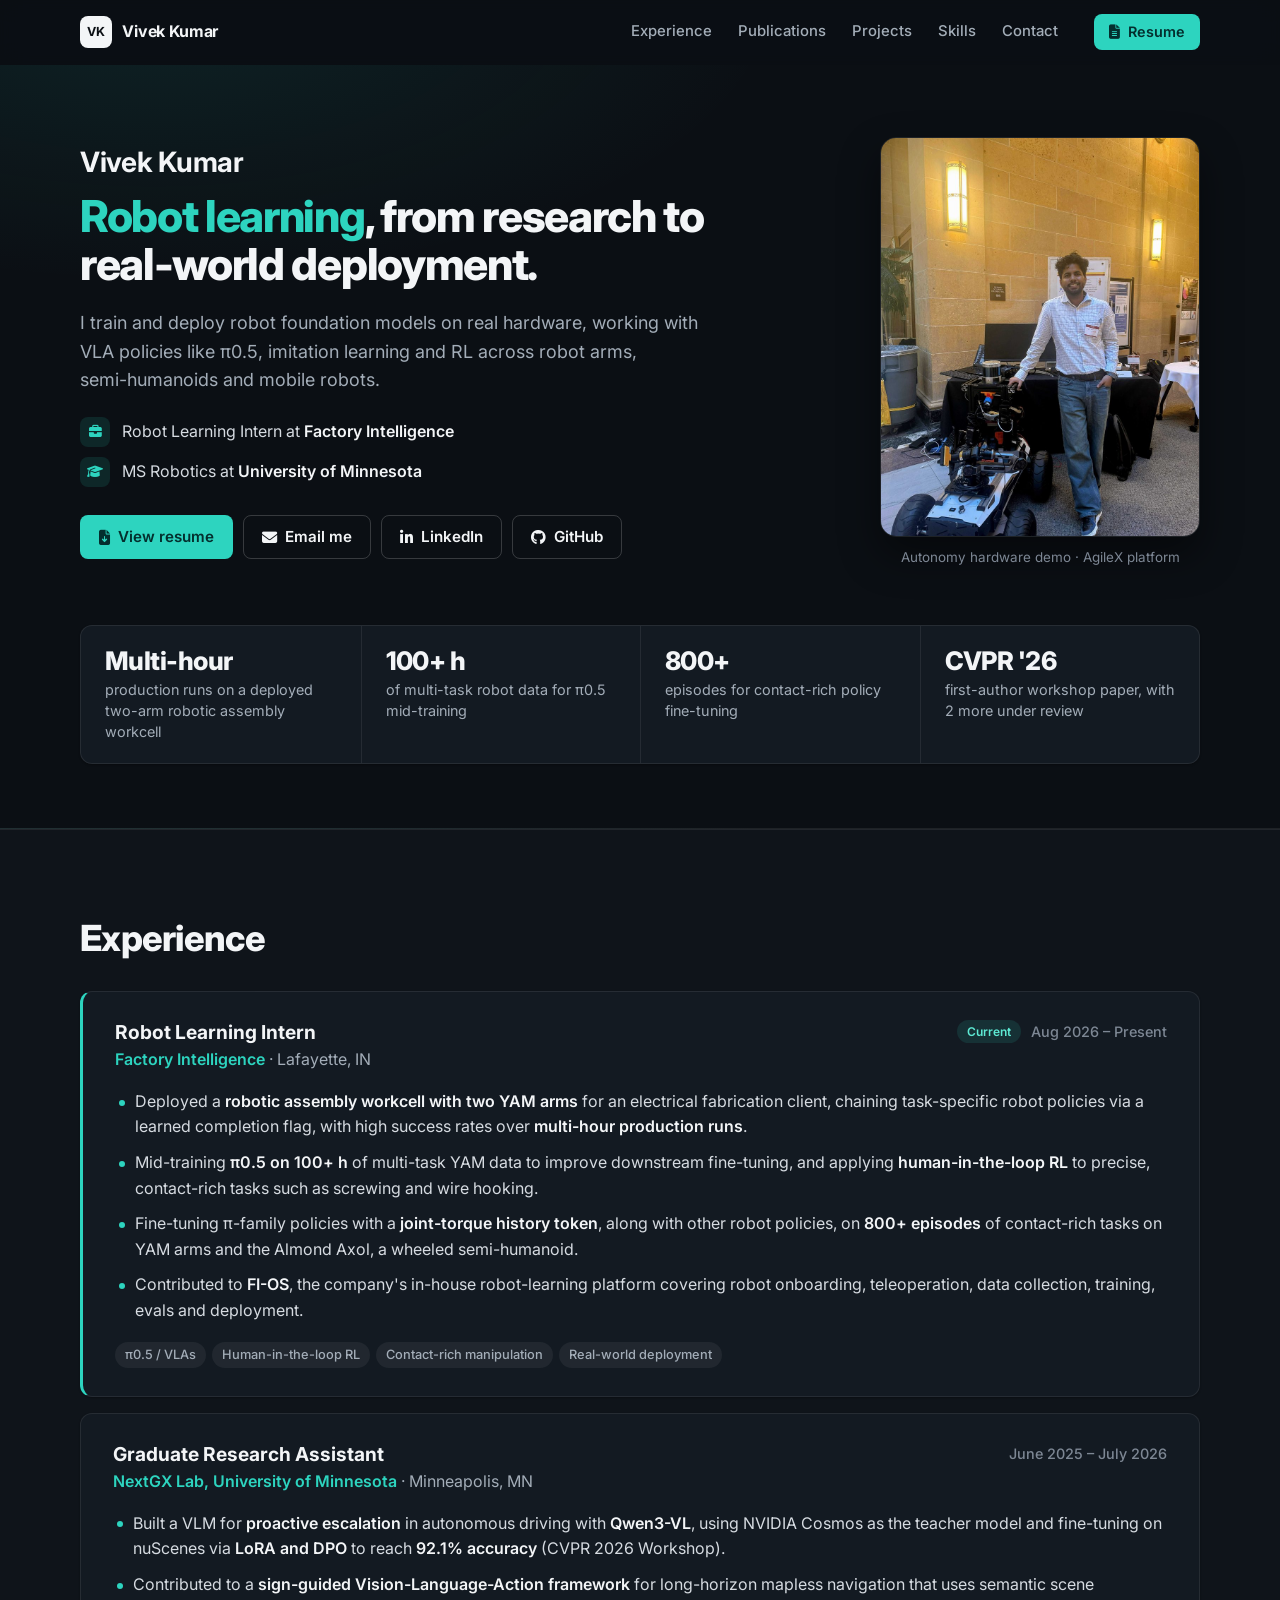
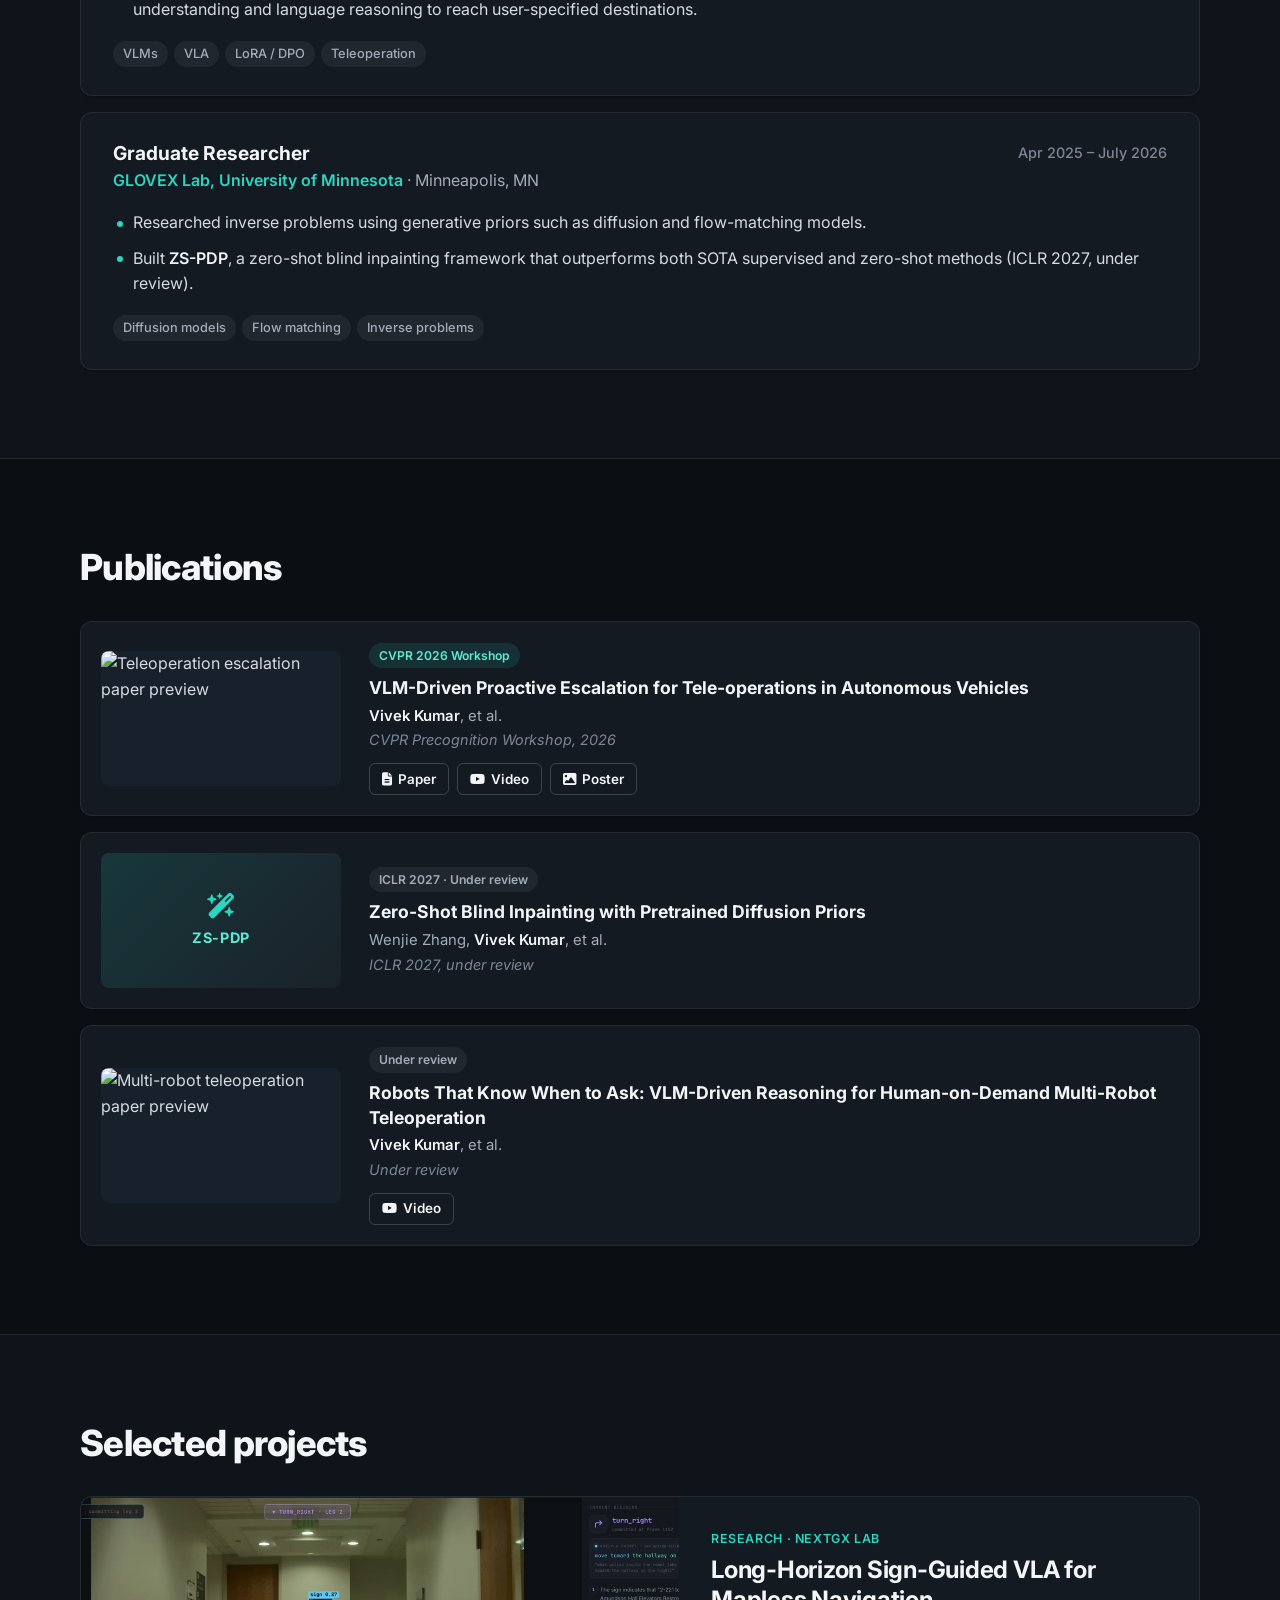
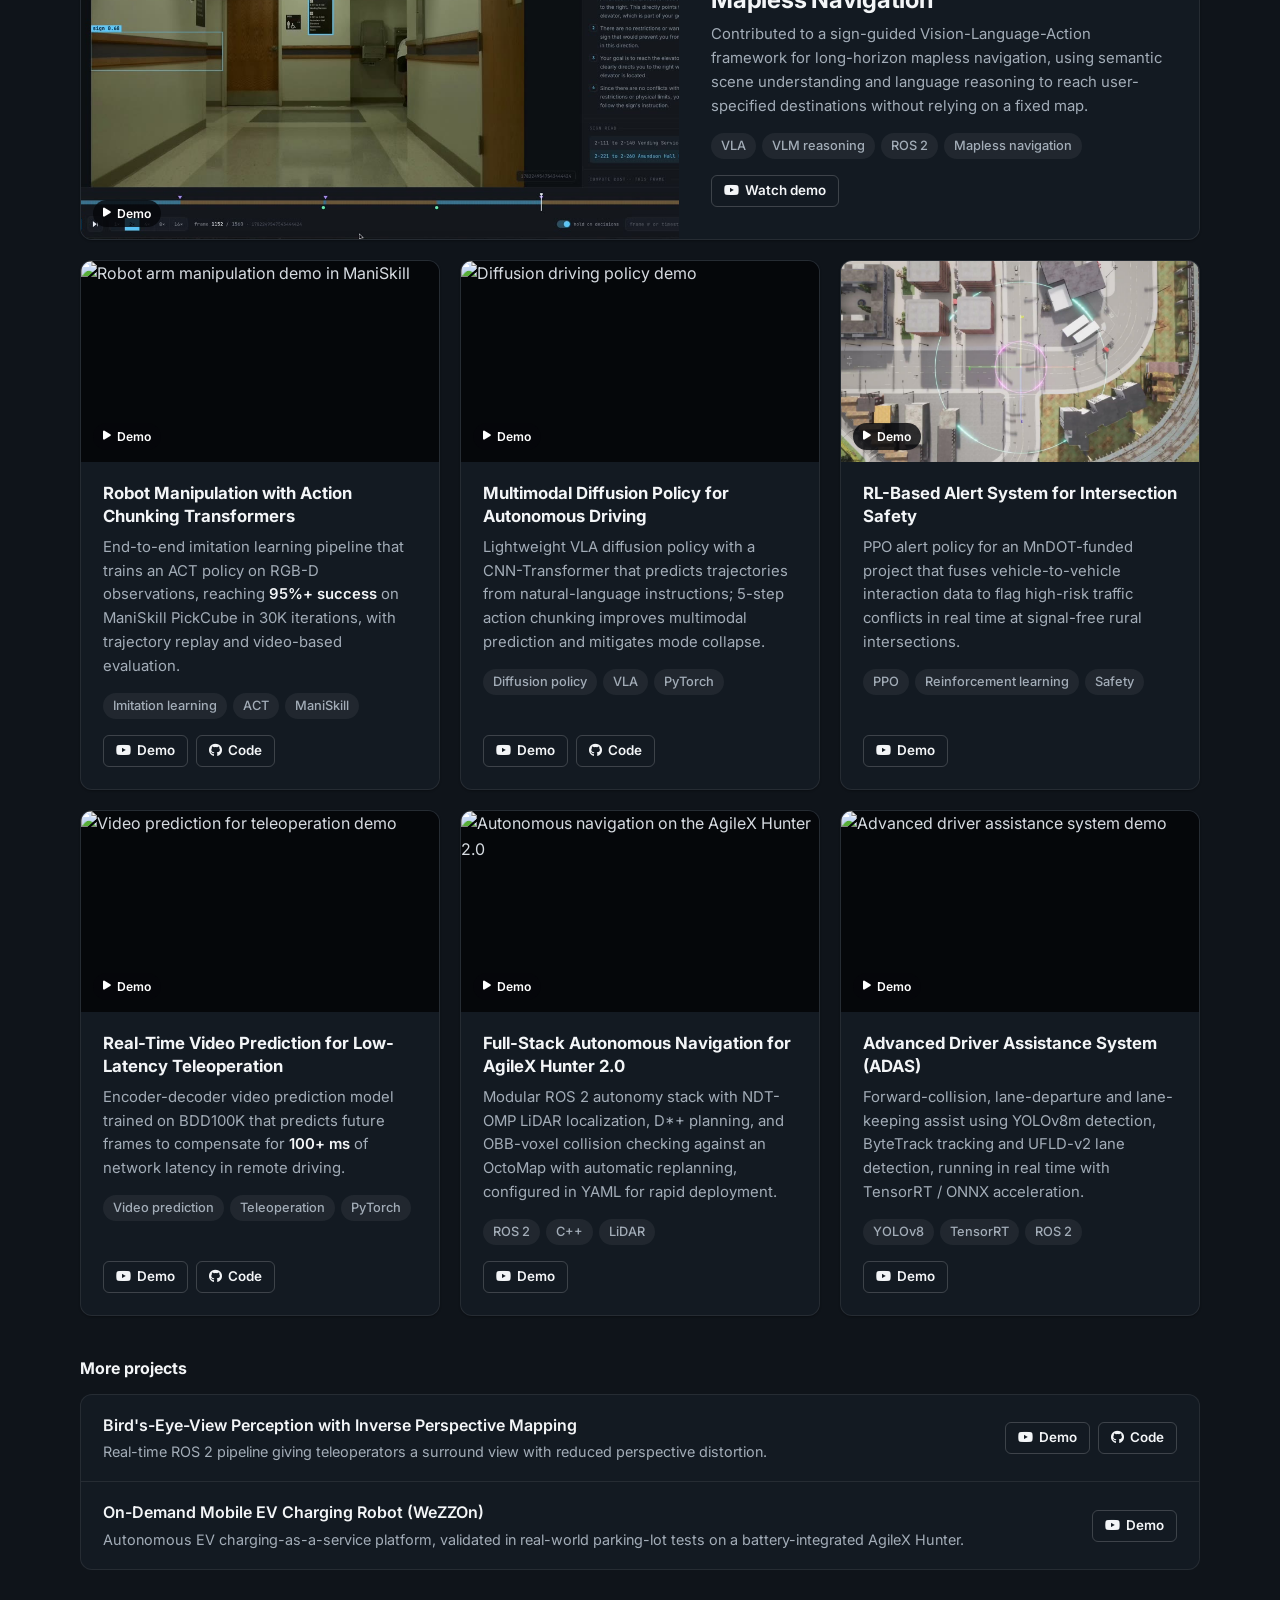
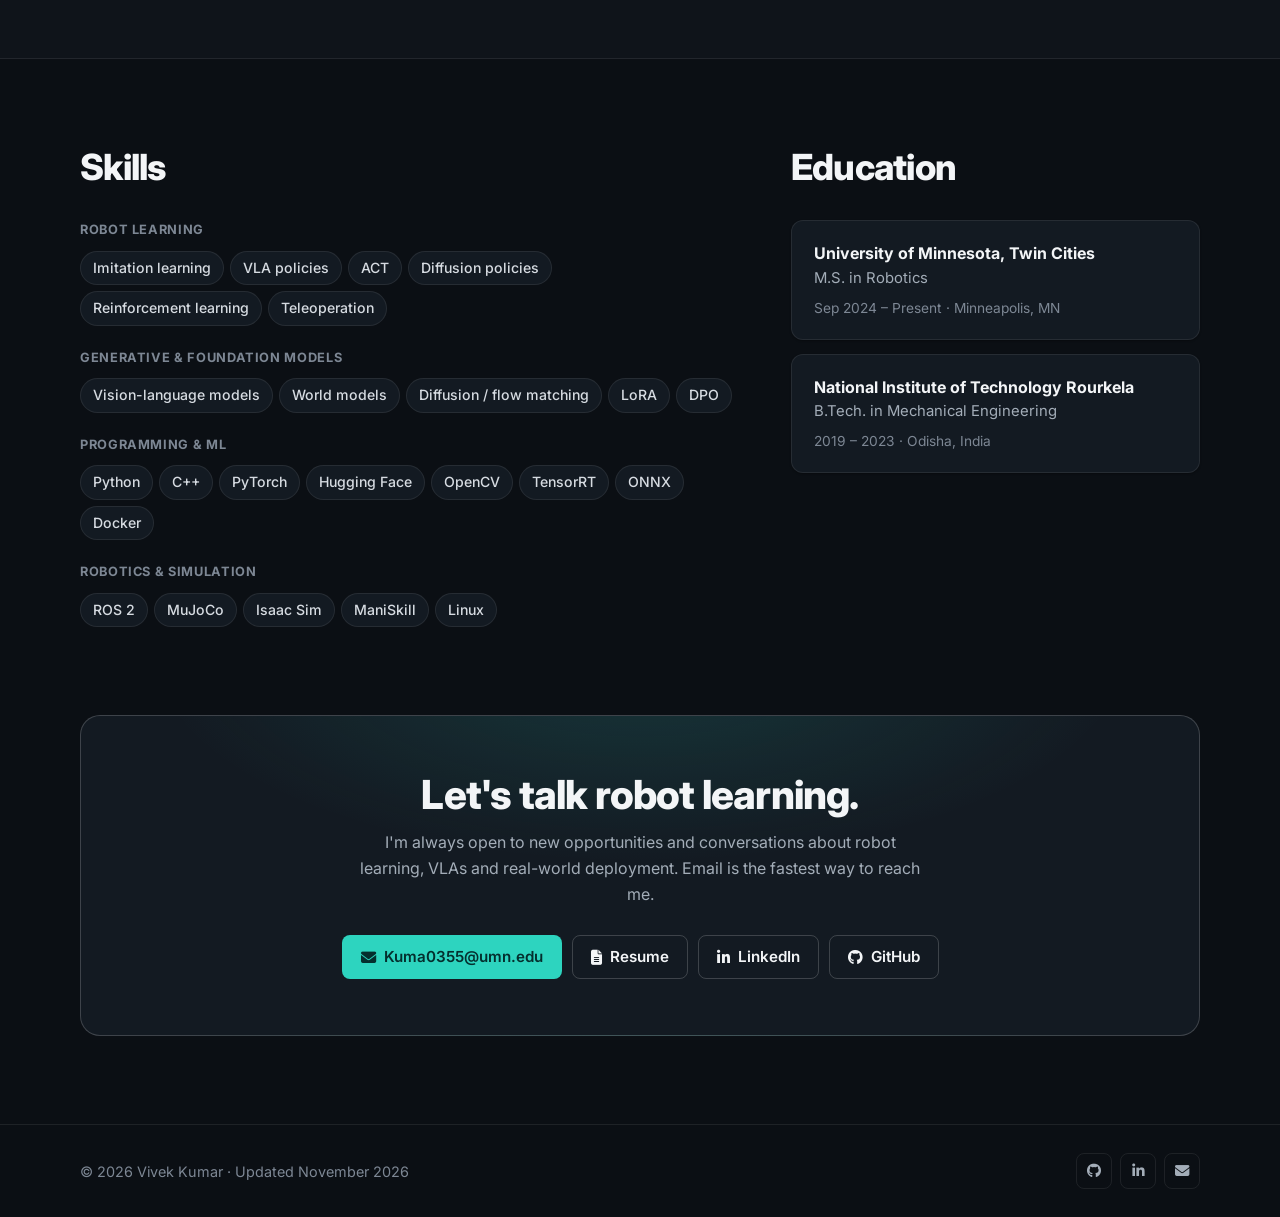
==== commit f55a9115: "Switch to dark theme, broaden headline, list publications before projects Co-Authored-By: Claude Opu" ====
--- a/index.html
+++ b/index.html
@@ -55,8 +55,8 @@
             <a href="#about" class="brand"><span class="brand-mark">VK</span>Vivek Kumar</a>
             <ul class="nav-links" id="nav-links">
                 <li><a href="#experience">Experience</a></li>
+                <li><a href="#publications">Publications</a></li>
                 <li><a href="#projects">Projects</a></li>
-                <li><a href="#publications">Publications</a></li>
                 <li><a href="#skills">Skills</a></li>
                 <li><a href="#contact">Contact</a></li>
             </ul>
@@ -78,10 +78,11 @@
             <div class="container hero-grid">
                 <div class="hero-text">
                     <h1 class="hero-name">Vivek Kumar</h1>
-                    <p class="hero-headline"><span class="accent">Robot learning</span> for <span
-                            class="nowrap">real-world</span> manipulation.</p>
-                    <p class="hero-summary">I train and deploy robot foundation models on real hardware, from π0.5 / VLA
-                        fine-tuning and imitation learning to human-in-the-loop RL for precise, contact-rich tasks.</p>
+                    <p class="hero-headline"><span class="accent">Robot learning</span>, from research to <span
+                            class="nowrap">real-world</span> deployment.</p>
+                    <p class="hero-summary">I train and deploy robot foundation models on real hardware, working with VLA
+                        policies like π0.5, imitation learning and RL across robot arms, <span
+                            class="nowrap">semi-humanoids</span> and mobile robots.</p>
                     <ul class="hero-roles">
                         <li><i class="fas fa-briefcase" aria-hidden="true"></i><span>Robot Learning Intern at
                                 <strong>Factory Intelligence</strong></span></li>
@@ -187,7 +188,7 @@
                             <li>VLMs</li>
                             <li>VLA</li>
                             <li>LoRA / DPO</li>
-                            <li>Autonomous driving</li>
+                            <li>Teleoperation</li>
                         </ul>
                     </article>
 
@@ -216,8 +217,72 @@
             </div>
         </section>
 
+        <!-- Publications -->
+        <section id="publications" class="section">
+            <div class="container">
+                <h2 class="section-title">Publications</h2>
+                <div class="pub-list">
+                    <article class="pub">
+                        <a href="https://www.youtube.com/watch?v=0QDESYbUcLw" target="_blank" rel="noopener"
+                            class="pub-thumb" aria-label="Watch the paper video">
+                            <img src="https://img.youtube.com/vi/0QDESYbUcLw/maxresdefault.jpg"
+                                alt="Teleoperation escalation paper preview" loading="lazy">
+                        </a>
+                        <div>
+                            <span class="venue published">CVPR 2026 Workshop</span>
+                            <h3>VLM-Driven Proactive Escalation for Tele-operations in Autonomous Vehicles</h3>
+                            <p class="pub-authors"><strong>Vivek Kumar</strong>, et al.</p>
+                            <p class="pub-venue">CVPR Precognition Workshop, 2026</p>
+                            <div class="project-links">
+                                <a href="https://drive.google.com/file/d/16-VEaFd6-cdcnAlNv3yhL2kqaS5mi3l1/view?usp=drive_link"
+                                    target="_blank" rel="noopener"><i class="fas fa-file-lines"></i> Paper</a>
+                                <a href="https://www.youtube.com/watch?v=0QDESYbUcLw" target="_blank" rel="noopener"><i
+                                        class="fab fa-youtube"></i> Video</a>
+                                <a href="https://drive.google.com/file/d/156DK4H5Ht06kgXR8-hEgV4QPAvxpBSk1/view?usp=sharing"
+                                    target="_blank" rel="noopener"><i class="fas fa-image"></i> Poster</a>
+                            </div>
+                        </div>
+                    </article>
+
+                    <article class="pub">
+                        <div class="pub-thumb pub-thumb-placeholder" aria-hidden="true">
+                            <i class="fas fa-wand-magic-sparkles"></i>
+                            <span>ZS-PDP</span>
+                        </div>
+                        <div>
+                            <span class="venue">ICLR 2027 · Under review</span>
+                            <h3>Zero-Shot Blind Inpainting with Pretrained Diffusion Priors</h3>
+                            <p class="pub-authors">Wenjie Zhang, <strong>Vivek Kumar</strong>, et al.</p>
+                            <p class="pub-venue">ICLR 2027, under review</p>
+                            <!-- Poster link hidden until the Drive file is shared publicly:
+                                 https://drive.google.com/file/d/1eFlrzRyeTO1ZhGdFbciHG2mn4tbbi024/view?usp=sharing -->
+                        </div>
+                    </article>
+
+                    <article class="pub">
+                        <a href="https://youtu.be/3p01hXMULtc?si=Co7V5-fZ44uZ2lex" target="_blank" rel="noopener"
+                            class="pub-thumb" aria-label="Watch the paper video">
+                            <img src="https://img.youtube.com/vi/3p01hXMULtc/maxresdefault.jpg"
+                                alt="Multi-robot teleoperation paper preview" loading="lazy">
+                        </a>
+                        <div>
+                            <span class="venue">Under review</span>
+                            <h3>Robots That Know When to Ask: VLM-Driven Reasoning for Human-on-Demand Multi-Robot
+                                Teleoperation</h3>
+                            <p class="pub-authors"><strong>Vivek Kumar</strong>, et al.</p>
+                            <p class="pub-venue">Under review</p>
+                            <div class="project-links">
+                                <a href="https://youtu.be/3p01hXMULtc?si=Co7V5-fZ44uZ2lex" target="_blank"
+                                    rel="noopener"><i class="fab fa-youtube"></i> Video</a>
+                            </div>
+                        </div>
+                    </article>
+                </div>
+            </div>
+        </section>
+
         <!-- Projects -->
-        <section id="projects" class="section">
+        <section id="projects" class="section section-alt">
             <div class="container">
                 <h2 class="section-title">Selected projects</h2>
 
@@ -431,70 +496,6 @@
             </div>
         </section>
 
-        <!-- Publications -->
-        <section id="publications" class="section section-alt">
-            <div class="container">
-                <h2 class="section-title">Publications</h2>
-                <div class="pub-list">
-                    <article class="pub">
-                        <a href="https://www.youtube.com/watch?v=0QDESYbUcLw" target="_blank" rel="noopener"
-                            class="pub-thumb" aria-label="Watch the paper video">
-                            <img src="https://img.youtube.com/vi/0QDESYbUcLw/maxresdefault.jpg"
-                                alt="Teleoperation escalation paper preview" loading="lazy">
-                        </a>
-                        <div>
-                            <span class="venue published">CVPR 2026 Workshop</span>
-                            <h3>VLM-Driven Proactive Escalation for Tele-operations in Autonomous Vehicles</h3>
-                            <p class="pub-authors"><strong>Vivek Kumar</strong>, et al.</p>
-                            <p class="pub-venue">CVPR Precognition Workshop, 2026</p>
-                            <div class="project-links">
-                                <a href="https://drive.google.com/file/d/16-VEaFd6-cdcnAlNv3yhL2kqaS5mi3l1/view?usp=drive_link"
-                                    target="_blank" rel="noopener"><i class="fas fa-file-lines"></i> Paper</a>
-                                <a href="https://www.youtube.com/watch?v=0QDESYbUcLw" target="_blank" rel="noopener"><i
-                                        class="fab fa-youtube"></i> Video</a>
-                                <a href="https://drive.google.com/file/d/156DK4H5Ht06kgXR8-hEgV4QPAvxpBSk1/view?usp=sharing"
-                                    target="_blank" rel="noopener"><i class="fas fa-image"></i> Poster</a>
-                            </div>
-                        </div>
-                    </article>
-
-                    <article class="pub">
-                        <div class="pub-thumb pub-thumb-placeholder" aria-hidden="true">
-                            <i class="fas fa-wand-magic-sparkles"></i>
-                            <span>ZS-PDP</span>
-                        </div>
-                        <div>
-                            <span class="venue">ICLR 2027 · Under review</span>
-                            <h3>Zero-Shot Blind Inpainting with Pretrained Diffusion Priors</h3>
-                            <p class="pub-authors">Wenjie Zhang, <strong>Vivek Kumar</strong>, et al.</p>
-                            <p class="pub-venue">ICLR 2027, under review</p>
-                            <!-- Poster link hidden until the Drive file is shared publicly:
-                                 https://drive.google.com/file/d/1eFlrzRyeTO1ZhGdFbciHG2mn4tbbi024/view?usp=sharing -->
-                        </div>
-                    </article>
-
-                    <article class="pub">
-                        <a href="https://youtu.be/3p01hXMULtc?si=Co7V5-fZ44uZ2lex" target="_blank" rel="noopener"
-                            class="pub-thumb" aria-label="Watch the paper video">
-                            <img src="https://img.youtube.com/vi/3p01hXMULtc/maxresdefault.jpg"
-                                alt="Multi-robot teleoperation paper preview" loading="lazy">
-                        </a>
-                        <div>
-                            <span class="venue">Under review</span>
-                            <h3>Robots That Know When to Ask: VLM-Driven Reasoning for Human-on-Demand Multi-Robot
-                                Teleoperation</h3>
-                            <p class="pub-authors"><strong>Vivek Kumar</strong>, et al.</p>
-                            <p class="pub-venue">Under review</p>
-                            <div class="project-links">
-                                <a href="https://youtu.be/3p01hXMULtc?si=Co7V5-fZ44uZ2lex" target="_blank"
-                                    rel="noopener"><i class="fab fa-youtube"></i> Video</a>
-                            </div>
-                        </div>
-                    </article>
-                </div>
-            </div>
-        </section>
-
         <!-- Skills & Education -->
         <section id="skills" class="section">
             <div class="container split">
--- a/styles.css
+++ b/styles.css
@@ -5,22 +5,26 @@
 }
 
 :root {
-    --bg: #ffffff;
-    --bg-alt: #f6f7f9;
-    --ink: #0b1220;
-    --text: #1f2937;
-    --text-2: #475569;
-    --muted: #64748b;
-    --line: #e5e7eb;
-    --line-strong: #cfd5dd;
-    --chip: #f1f5f9;
-    --accent: #0f766e;
-    --accent-strong: #0b5f58;
-    --accent-soft: #e6f4f1;
+    color-scheme: dark;
+    --bg: #0b0f14;
+    --bg-alt: #0f141a;
+    --surface: #131a22;
+    --surface-2: #18212b;
+    --ink: #f3f5f7;
+    --text: #d6dbe1;
+    --text-2: #a3adb8;
+    --muted: #7d8794;
+    --line: rgba(255, 255, 255, 0.08);
+    --line-strong: rgba(255, 255, 255, 0.18);
+    --chip: rgba(255, 255, 255, 0.06);
+    --accent: #2dd4bf;
+    --accent-strong: #5eead4;
+    --accent-soft: rgba(45, 212, 191, 0.12);
+    --on-accent: #042f2e;
     --radius: 12px;
     --radius-sm: 8px;
-    --shadow-sm: 0 1px 2px rgba(15, 23, 42, 0.05);
-    --shadow-md: 0 14px 34px rgba(15, 23, 42, 0.09);
+    --shadow-sm: 0 1px 2px rgba(0, 0, 0, 0.3);
+    --shadow-md: 0 18px 40px rgba(0, 0, 0, 0.45);
     --header-h: 64px;
     --transition: 160ms ease;
 }
@@ -73,8 +77,8 @@
     z-index: 100;
     padding: 10px 16px;
     border-radius: var(--radius-sm);
-    background: var(--ink);
-    color: #fff;
+    background: var(--accent);
+    color: var(--on-accent);
     font-weight: 600;
 }
 
@@ -102,7 +106,7 @@
 
 .btn-primary {
     background: var(--accent);
-    color: #fff;
+    color: var(--on-accent);
 }
 
 .btn-primary:hover {
@@ -111,12 +115,13 @@
 
 .btn-secondary {
     border-color: var(--line-strong);
-    background: #fff;
+    background: transparent;
     color: var(--ink);
 }
 
 .btn-secondary:hover {
-    border-color: var(--ink);
+    border-color: rgba(255, 255, 255, 0.5);
+    background: var(--chip);
 }
 
 .btn-sm {
@@ -139,8 +144,8 @@
     top: 0;
     z-index: 50;
     border-bottom: 1px solid transparent;
-    background: rgba(255, 255, 255, 0.88);
-    backdrop-filter: saturate(180%) blur(12px);
+    background: rgba(11, 15, 20, 0.82);
+    backdrop-filter: saturate(160%) blur(12px);
     transition: border-color var(--transition);
 }
 
@@ -171,7 +176,7 @@
     height: 32px;
     border-radius: var(--radius-sm);
     background: var(--ink);
-    color: #fff;
+    color: var(--bg);
     font-size: 0.78rem;
     font-weight: 700;
     letter-spacing: 0.02em;
@@ -220,7 +225,7 @@
     gap: 4px;
     border: 1px solid var(--line-strong);
     border-radius: var(--radius-sm);
-    background: #fff;
+    background: transparent;
     cursor: pointer;
 }
 
@@ -249,7 +254,9 @@
 .hero {
     padding: 72px 0 64px;
     border-bottom: 1px solid var(--line);
-    background: linear-gradient(180deg, #f1f7f6 0%, #ffffff 72%);
+    background:
+        radial-gradient(900px 420px at 12% -10%, rgba(45, 212, 191, 0.10), transparent 70%),
+        var(--bg);
 }
 
 .hero-grid {
@@ -270,9 +277,9 @@
 .hero-headline {
     margin-top: 12px;
     color: var(--ink);
-    font-size: clamp(2.25rem, 4.2vw, 3.1rem);
+    font-size: clamp(2rem, 3.9vw, 2.75rem);
     font-weight: 800;
-    line-height: 1.08;
+    line-height: 1.1;
     letter-spacing: -0.03em;
 }
 
@@ -285,7 +292,7 @@
 }
 
 .hero-summary {
-    max-width: 56ch;
+    max-width: 58ch;
     margin-top: 20px;
     color: var(--text-2);
     font-size: 1.125rem;
@@ -325,6 +332,7 @@
     aspect-ratio: 4 / 5;
     object-fit: cover;
     object-position: 60% 40%;
+    border: 1px solid var(--line);
     border-radius: 16px;
     box-shadow: var(--shadow-md);
 }
@@ -342,7 +350,7 @@
     margin-top: 56px;
     border: 1px solid var(--line);
     border-radius: var(--radius);
-    background: #fff;
+    background: var(--surface);
     box-shadow: var(--shadow-sm);
 }
 
@@ -416,7 +424,7 @@
     padding: 28px 32px;
     border: 1px solid var(--line);
     border-radius: var(--radius);
-    background: #fff;
+    background: var(--surface);
     box-shadow: var(--shadow-sm);
 }
 
@@ -503,7 +511,7 @@
     overflow: hidden;
     border: 1px solid var(--line);
     border-radius: var(--radius);
-    background: #fff;
+    background: var(--surface);
     box-shadow: var(--shadow-sm);
     transition: transform var(--transition), box-shadow var(--transition), border-color var(--transition);
 }
@@ -543,7 +551,7 @@
     display: block;
     aspect-ratio: 16 / 9;
     overflow: hidden;
-    background: var(--ink);
+    background: #05070a;
 }
 
 .project-media img {
@@ -566,7 +574,7 @@
     gap: 6px;
     padding: 4px 10px;
     border-radius: 999px;
-    background: rgba(11, 18, 32, 0.78);
+    background: rgba(5, 7, 10, 0.8);
     color: #fff;
     font-size: 0.76rem;
     font-weight: 600;
@@ -640,7 +648,7 @@
     padding: 0 12px;
     border: 1px solid var(--line-strong);
     border-radius: 6px;
-    background: #fff;
+    background: transparent;
     color: var(--ink);
     font-size: 0.84rem;
     font-weight: 600;
@@ -666,7 +674,7 @@
 .more-list {
     border: 1px solid var(--line);
     border-radius: var(--radius);
-    background: #fff;
+    background: var(--surface);
 }
 
 .more-list li {
@@ -714,7 +722,7 @@
     padding: 20px;
     border: 1px solid var(--line);
     border-radius: var(--radius);
-    background: #fff;
+    background: var(--surface);
     box-shadow: var(--shadow-sm);
 }
 
@@ -723,7 +731,7 @@
     aspect-ratio: 16 / 9;
     overflow: hidden;
     border-radius: var(--radius-sm);
-    background: var(--chip);
+    background: var(--surface-2);
 }
 
 .pub-thumb img {
@@ -737,7 +745,7 @@
     place-content: center;
     justify-items: center;
     gap: 8px;
-    background: linear-gradient(135deg, var(--accent-soft) 0%, #eef2f7 100%);
+    background: linear-gradient(135deg, rgba(45, 212, 191, 0.16) 0%, rgba(255, 255, 255, 0.03) 100%);
     color: var(--accent);
 }
 
@@ -824,7 +832,7 @@
 .skill-group .tags li {
     padding: 5px 12px;
     border: 1px solid var(--line);
-    background: #fff;
+    background: var(--surface);
     color: var(--text);
     font-size: 0.88rem;
 }
@@ -838,7 +846,7 @@
     padding: 20px 22px;
     border: 1px solid var(--line);
     border-radius: var(--radius);
-    background: #fff;
+    background: var(--surface);
     box-shadow: var(--shadow-sm);
 }
 
@@ -867,14 +875,16 @@
 
 .contact-panel {
     padding: 56px;
+    border: 1px solid var(--line-strong);
     border-radius: 20px;
-    background: var(--ink);
-    color: #cbd5e1;
+    background:
+        radial-gradient(700px 300px at 50% -20%, rgba(45, 212, 191, 0.16), transparent 70%),
+        var(--surface);
     text-align: center;
 }
 
 .contact-panel h2 {
-    color: #fff;
+    color: var(--ink);
     font-size: clamp(1.75rem, 3.4vw, 2.5rem);
     font-weight: 800;
     line-height: 1.15;
@@ -884,29 +894,11 @@
 .contact-panel p {
     max-width: 56ch;
     margin: 12px auto 0;
+    color: var(--text-2);
 }
 
 .contact-panel .cta-row {
     justify-content: center;
-}
-
-.contact-panel .btn-primary {
-    background: #14b8a6;
-    color: #042f2e;
-}
-
-.contact-panel .btn-primary:hover {
-    background: #2dd4bf;
-}
-
-.contact-panel .btn-secondary {
-    border-color: rgba(255, 255, 255, 0.28);
-    background: transparent;
-    color: #fff;
-}
-
-.contact-panel .btn-secondary:hover {
-    border-color: #fff;
 }
 
 /* Footer */
@@ -975,7 +967,7 @@
         gap: 2px;
         padding: 8px 16px 16px;
         border-bottom: 1px solid var(--line);
-        background: #fff;
+        background: var(--bg-alt);
         box-shadow: var(--shadow-md);
     }
 
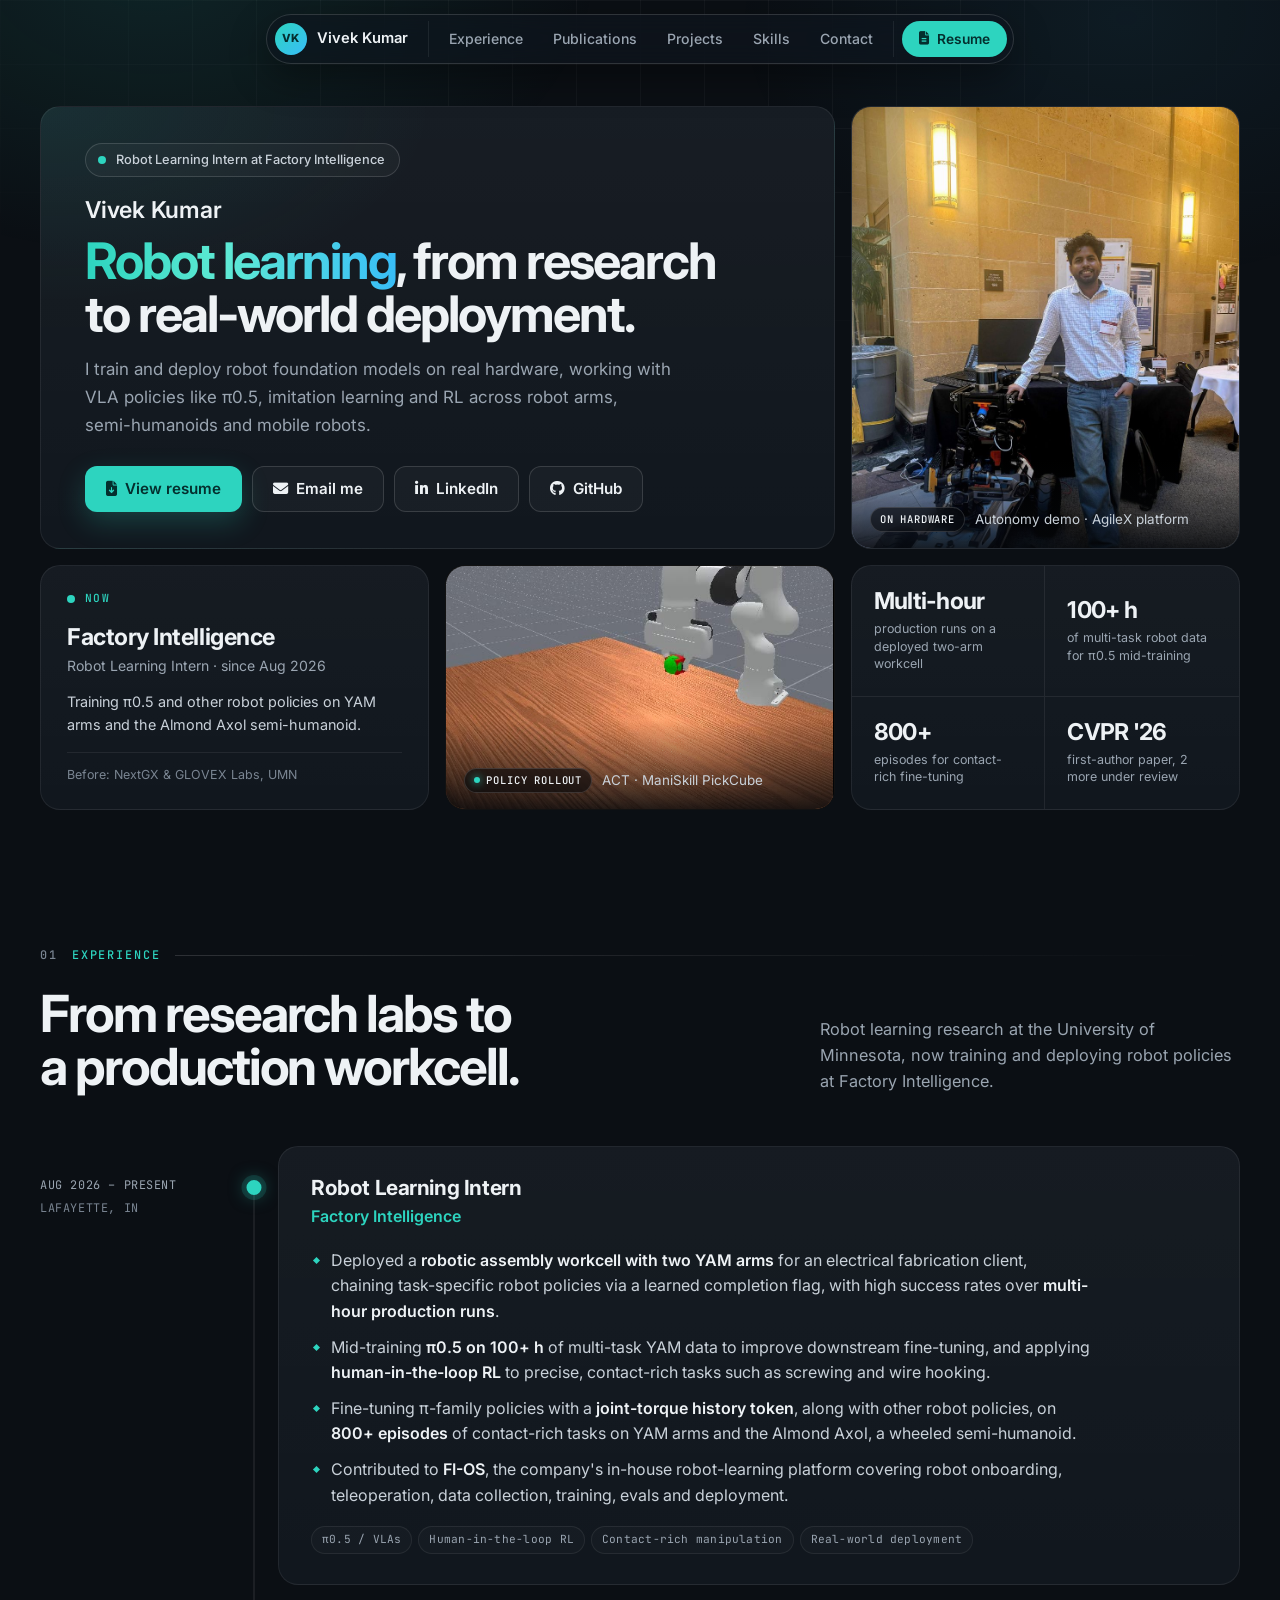
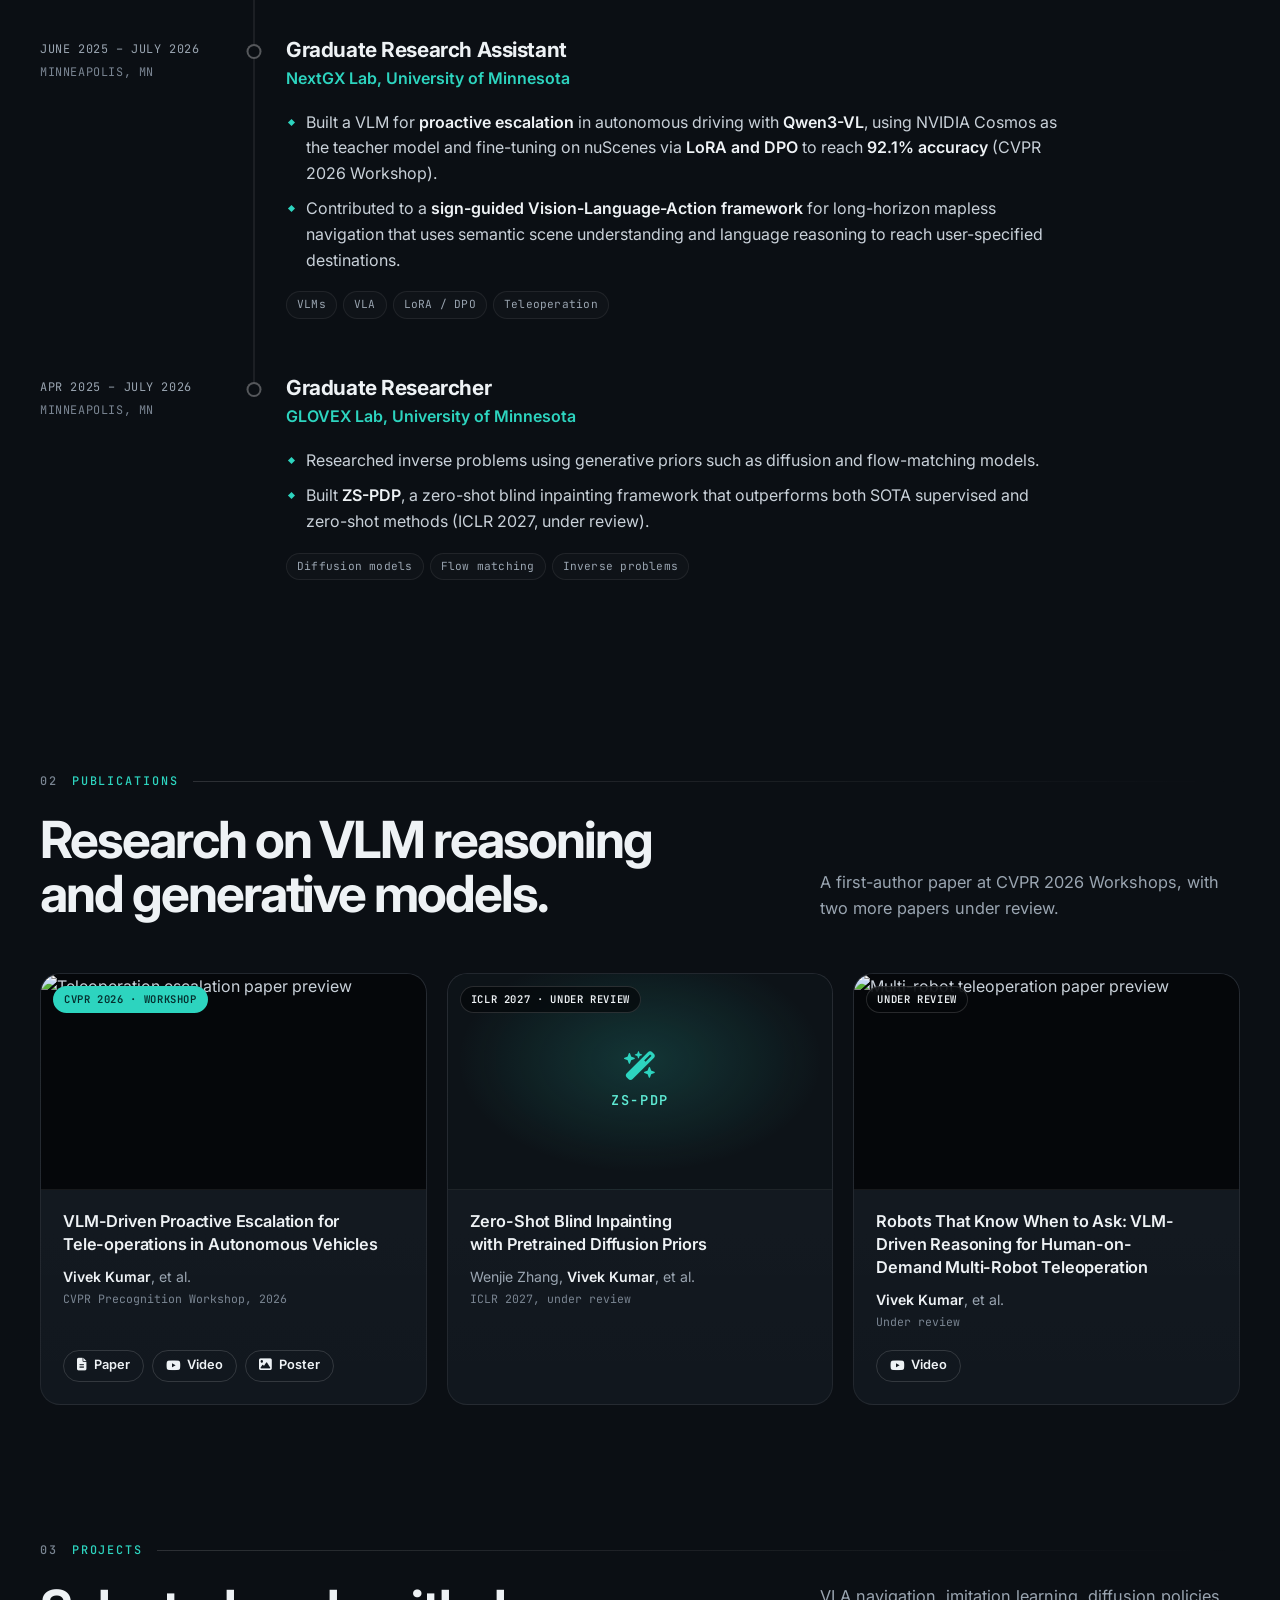
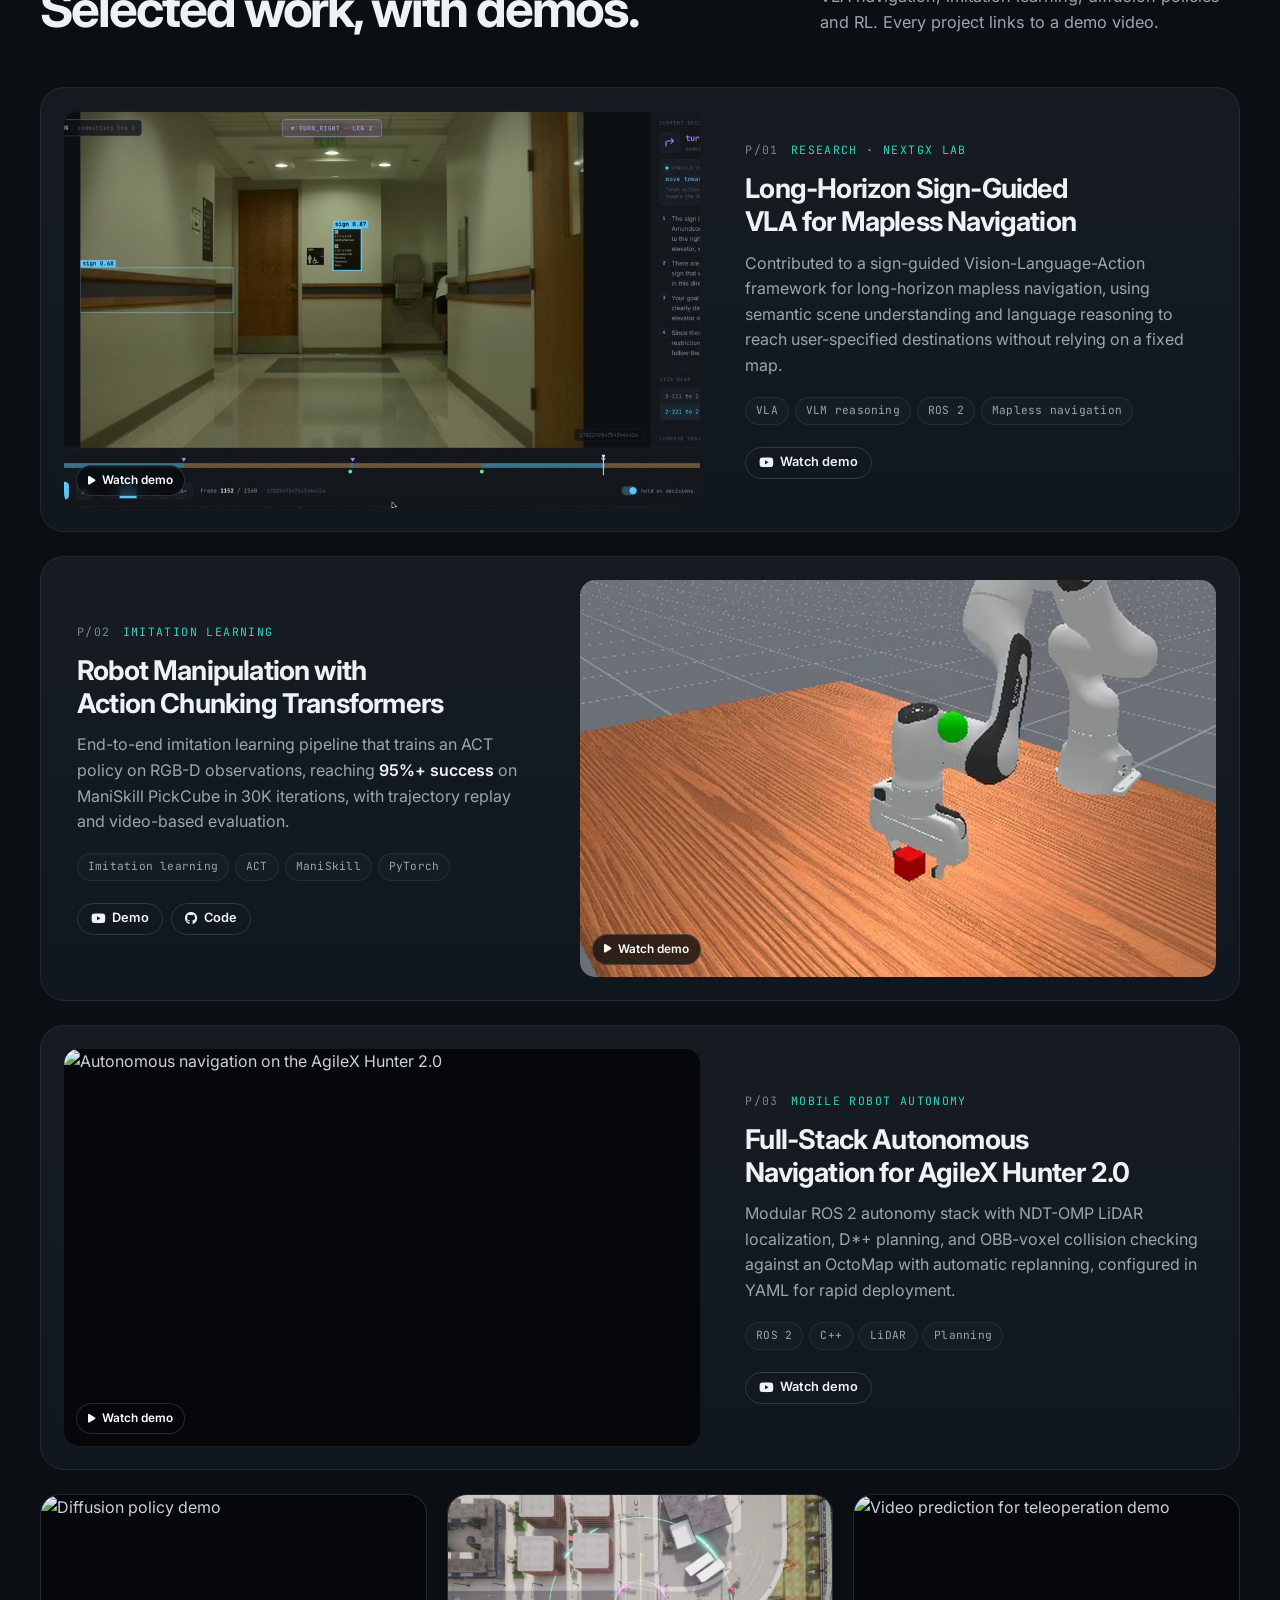
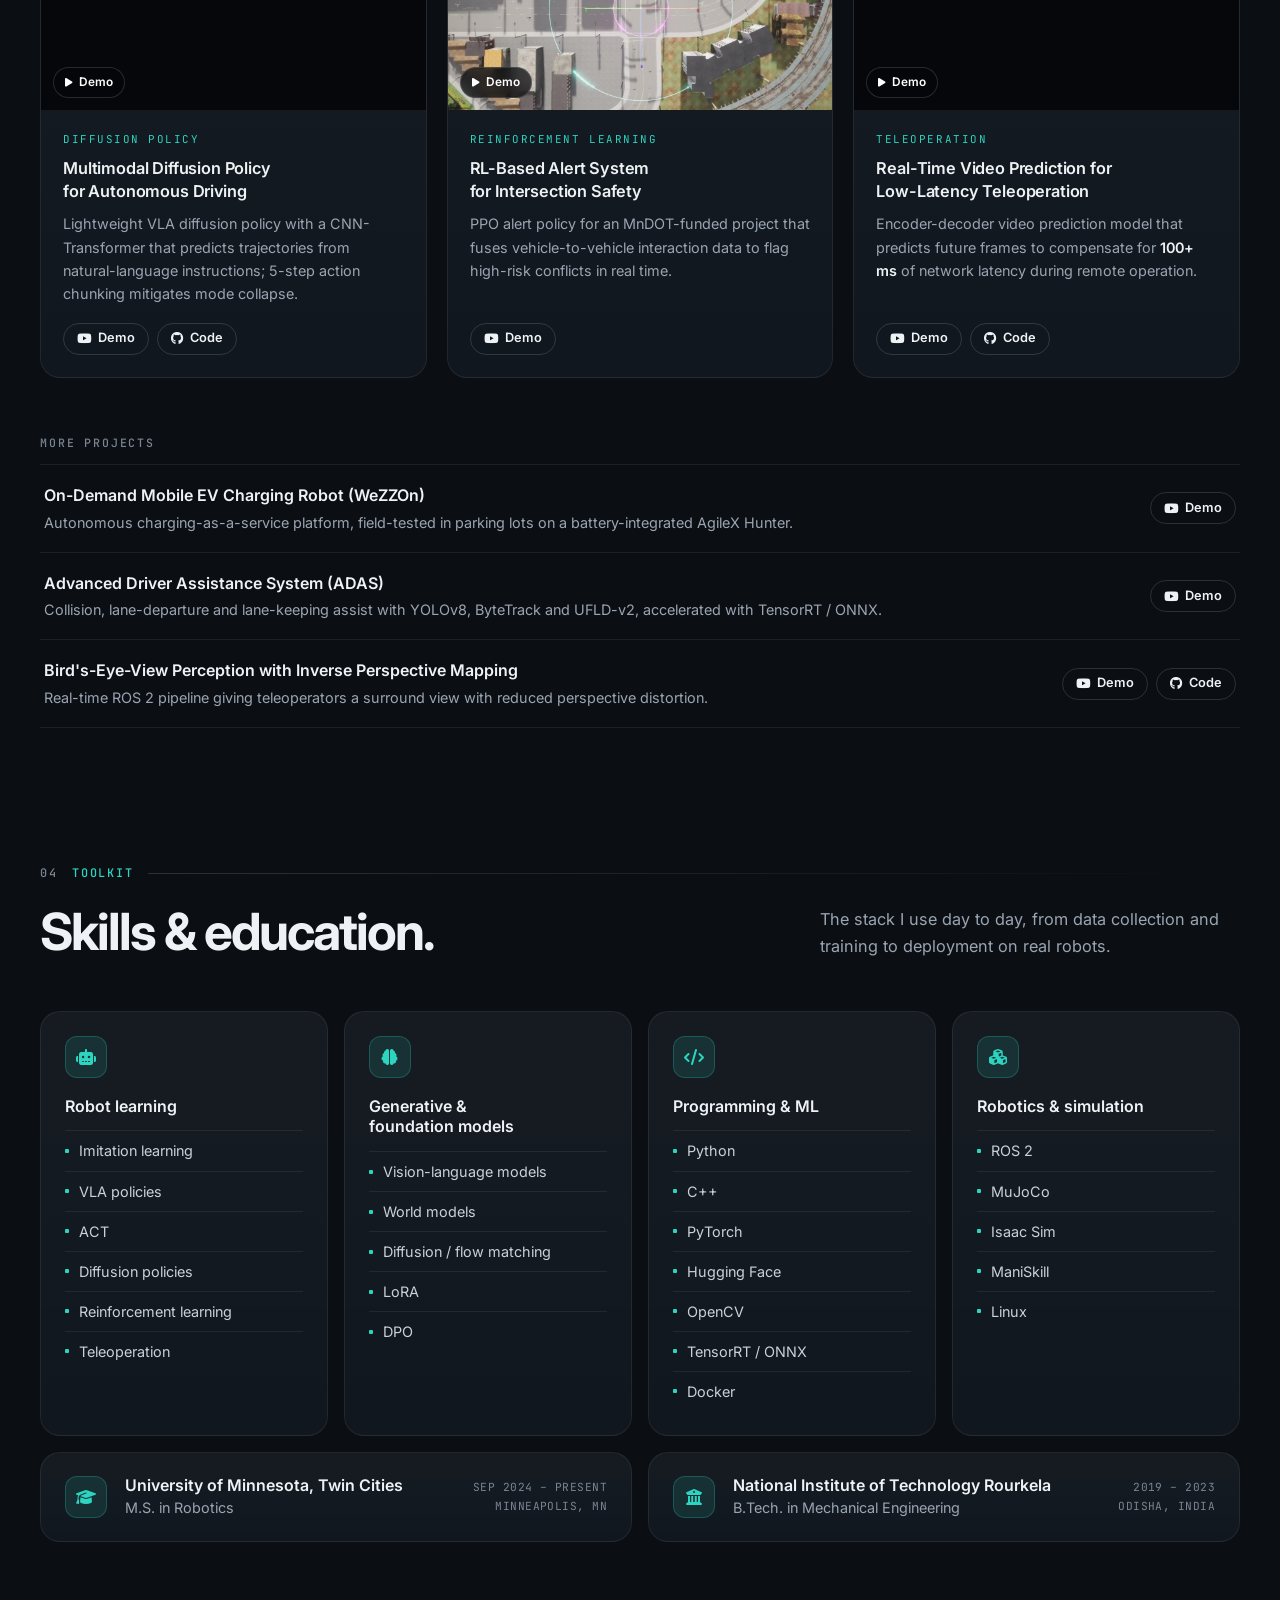
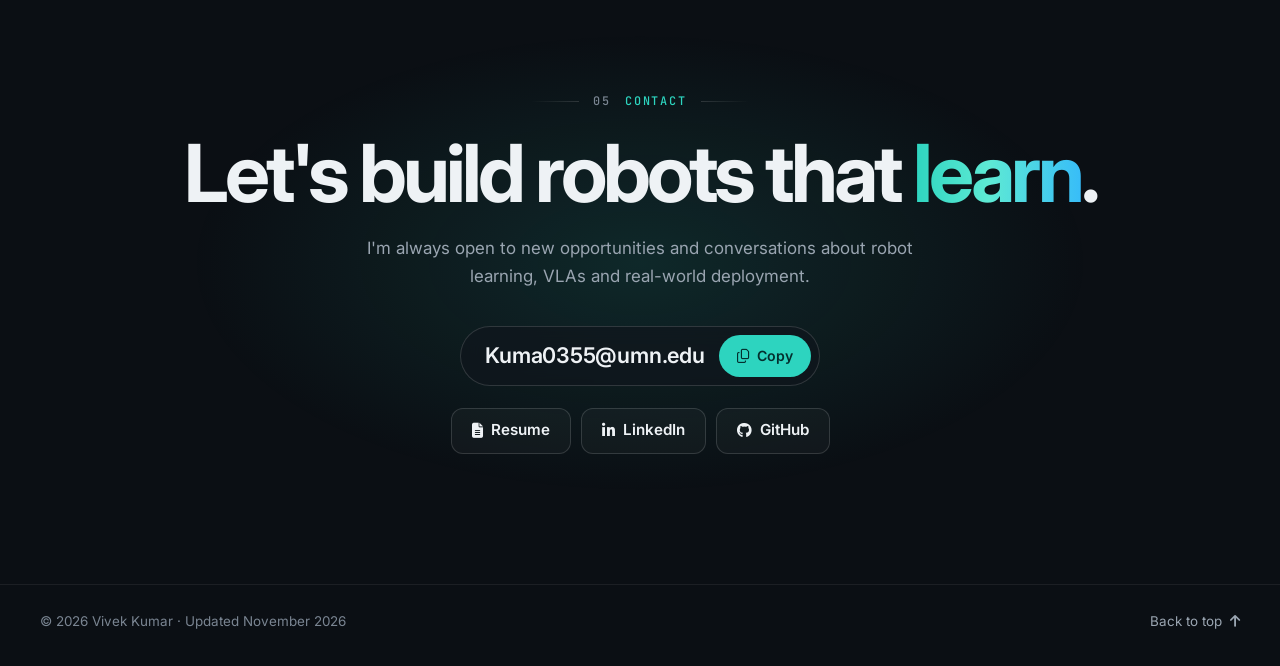
==== commit 7e8d1b18: "Rebuild portfolio layout with bento hero, timeline and project showcase Replace the stacked-card lay" ====
--- a/index.html
+++ b/index.html
@@ -7,6 +7,7 @@
     <title>Vivek Kumar · Robot Learning</title>
     <meta name="description"
         content="Vivek Kumar: Robot Learning Intern at Factory Intelligence and MS Robotics student at the University of Minnesota, working on robot foundation models, VLA policies, imitation learning and RL on real robots.">
+    <meta name="theme-color" content="#0b0f14">
     <link rel="canonical" href="https://vivek-049.github.io/">
 
     <!-- Link previews (LinkedIn, Slack, email) -->
@@ -23,7 +24,8 @@
     <link rel="icon" href="favicon.svg" type="image/svg+xml">
     <link rel="preconnect" href="https://fonts.googleapis.com">
     <link rel="preconnect" href="https://fonts.gstatic.com" crossorigin>
-    <link rel="stylesheet" href="https://fonts.googleapis.com/css2?family=Inter:wght@400;500;600;700;800&display=swap">
+    <link rel="stylesheet"
+        href="https://fonts.googleapis.com/css2?family=Inter:wght@400;500;600;700;800&family=JetBrains+Mono:wght@400;500;600&display=swap">
     <link rel="stylesheet" href="https://cdnjs.cloudflare.com/ajax/libs/font-awesome/6.4.0/css/all.min.css">
     <link rel="stylesheet" href="styles.css">
 
@@ -48,11 +50,14 @@
 
 <body>
     <a class="skip-link" href="#main">Skip to content</a>
+    <div class="backdrop" aria-hidden="true"></div>
 
     <!-- Navigation -->
-    <header class="site-header">
-        <nav class="nav container" aria-label="Primary">
-            <a href="#about" class="brand"><span class="brand-mark">VK</span>Vivek Kumar</a>
+    <header class="topbar">
+        <nav class="nav" aria-label="Primary">
+            <a href="#top" class="brand" aria-label="Vivek Kumar, back to top">
+                <span class="brand-mark">VK</span><span class="brand-name">Vivek Kumar</span>
+            </a>
             <ul class="nav-links" id="nav-links">
                 <li><a href="#experience">Experience</a></li>
                 <li><a href="#publications">Publications</a></li>
@@ -60,35 +65,29 @@
                 <li><a href="#skills">Skills</a></li>
                 <li><a href="#contact">Contact</a></li>
             </ul>
-            <div class="nav-actions">
-                <a href="Vivek_Kumar_Resume.pdf" target="_blank" rel="noopener" class="btn btn-primary btn-sm">
-                    <i class="fas fa-file-lines"></i> Resume
-                </a>
-                <button class="nav-toggle" type="button" aria-label="Open menu" aria-expanded="false"
-                    aria-controls="nav-links">
-                    <span></span><span></span><span></span>
-                </button>
-            </div>
+            <a href="Vivek_Kumar_Resume.pdf" target="_blank" rel="noopener" class="btn btn-primary btn-sm">
+                <i class="fas fa-file-lines"></i> Resume
+            </a>
+            <button class="nav-toggle" type="button" aria-label="Open menu" aria-expanded="false"
+                aria-controls="nav-links">
+                <span></span><span></span><span></span>
+            </button>
         </nav>
     </header>
 
     <main id="main">
         <!-- Hero -->
-        <section id="about" class="hero">
-            <div class="container hero-grid">
-                <div class="hero-text">
+        <section id="top" class="hero">
+            <div class="container bento">
+                <div class="tile tile-intro spot">
+                    <p class="eyebrow"><span class="pulse" aria-hidden="true"></span>Robot Learning Intern at Factory
+                        Intelligence</p>
                     <h1 class="hero-name">Vivek Kumar</h1>
                     <p class="hero-headline"><span class="accent">Robot learning</span>, from research to <span
                             class="nowrap">real-world</span> deployment.</p>
                     <p class="hero-summary">I train and deploy robot foundation models on real hardware, working with VLA
                         policies like π0.5, imitation learning and RL across robot arms, <span
                             class="nowrap">semi-humanoids</span> and mobile robots.</p>
-                    <ul class="hero-roles">
-                        <li><i class="fas fa-briefcase" aria-hidden="true"></i><span>Robot Learning Intern at
-                                <strong>Factory Intelligence</strong></span></li>
-                        <li><i class="fas fa-graduation-cap" aria-hidden="true"></i><span>MS Robotics at
-                                <strong>University of Minnesota</strong></span></li>
-                    </ul>
                     <div class="cta-row">
                         <a href="Vivek_Kumar_Resume.pdf" target="_blank" rel="noopener" class="btn btn-primary">
                             <i class="fas fa-file-arrow-down"></i> View resume
@@ -98,142 +97,179 @@
                         </a>
                         <a href="https://www.linkedin.com/in/vivek-kumar-robotics/" target="_blank" rel="noopener"
                             class="btn btn-secondary"><i class="fab fa-linkedin-in"></i> LinkedIn</a>
-                        <a href="https://github.com/vivek-049" target="_blank" rel="noopener"
-                            class="btn btn-secondary"><i class="fab fa-github"></i> GitHub</a>
+                        <a href="https://github.com/vivek-049" target="_blank" rel="noopener" class="btn btn-secondary"><i
+                                class="fab fa-github"></i> GitHub</a>
                     </div>
                 </div>
-                <figure class="hero-photo">
+
+                <figure class="tile tile-photo">
                     <img src="vivek-hero.jpg" width="900" height="1200"
                         alt="Vivek Kumar standing next to an AgileX mobile robot at a research demo">
-                    <figcaption>Autonomy hardware demo · AgileX platform</figcaption>
+                    <figcaption><span class="chip">On hardware</span>Autonomy demo · AgileX platform</figcaption>
                 </figure>
-            </div>
-
-            <div class="container">
-                <dl class="highlights">
-                    <div>
-                        <dt>Multi-hour</dt>
-                        <dd>production runs on a deployed two-arm robotic assembly workcell</dd>
-                    </div>
-                    <div>
-                        <dt>100+ h</dt>
-                        <dd>of multi-task robot data for π0.5 mid-training</dd>
-                    </div>
-                    <div>
-                        <dt>800+</dt>
-                        <dd>episodes for contact-rich policy fine-tuning</dd>
-                    </div>
-                    <div>
-                        <dt>CVPR '26</dt>
-                        <dd>first-author workshop paper, with 2 more under review</dd>
-                    </div>
-                </dl>
+
+                <div class="tile tile-now spot">
+                    <p class="tile-label"><span class="pulse" aria-hidden="true"></span>Now</p>
+                    <p class="now-org">Factory Intelligence</p>
+                    <p class="now-role">Robot Learning Intern · since Aug 2026</p>
+                    <p class="now-desc">Training π0.5 and other robot policies on YAM arms and the Almond Axol
+                        semi-humanoid.</p>
+                    <p class="now-prev">Before: NextGX &amp; GLOVEX Labs, UMN</p>
+                </div>
+
+                <figure class="tile tile-video">
+                    <video muted loop playsinline preload="metadata" poster="media/act-pickcube.jpg" data-autoplay
+                        aria-label="ACT policy picking up a cube in the ManiSkill simulator">
+                        <source src="media/act-pickcube.mp4" type="video/mp4">
+                    </video>
+                    <figcaption><span class="chip"><span class="rec" aria-hidden="true"></span>Policy rollout</span>ACT ·
+                        ManiSkill PickCube</figcaption>
+                </figure>
+
+                <div class="tile tile-stats spot">
+                    <dl class="stats">
+                        <div>
+                            <dt>Multi-hour</dt>
+                            <dd>production runs on a deployed two-arm workcell</dd>
+                        </div>
+                        <div>
+                            <dt>100+ h</dt>
+                            <dd>of multi-task robot data for π0.5 mid-training</dd>
+                        </div>
+                        <div>
+                            <dt>800+</dt>
+                            <dd>episodes for contact-rich fine-tuning</dd>
+                        </div>
+                        <div>
+                            <dt>CVPR '26</dt>
+                            <dd>first-author paper, 2 more under review</dd>
+                        </div>
+                    </dl>
+                </div>
             </div>
         </section>
 
         <!-- Experience -->
-        <section id="experience" class="section section-alt">
+        <section id="experience" class="section">
             <div class="container">
-                <h2 class="section-title">Experience</h2>
-                <div class="timeline">
-                    <article class="role current">
-                        <header class="role-head">
-                            <div>
-                                <h3>Robot Learning Intern</h3>
-                                <p class="role-org"><strong>Factory Intelligence</strong> · Lafayette, IN</p>
-                            </div>
-                            <p class="role-date"><span class="badge">Current</span> Aug 2026 – Present</p>
-                        </header>
-                        <ul class="role-points">
-                            <li>Deployed a <strong>robotic assembly workcell with two YAM arms</strong> for an electrical
-                                fabrication client, chaining task-specific robot policies via a learned completion flag,
-                                with high success rates over <strong>multi-hour production runs</strong>.</li>
-                            <li>Mid-training <strong>π0.5 on 100+ h</strong> of multi-task YAM data to improve downstream
-                                fine-tuning, and applying <strong>human-in-the-loop RL</strong> to precise, contact-rich
-                                tasks such as screwing and wire hooking.</li>
-                            <li>Fine-tuning π-family policies with a <strong>joint-torque history token</strong>, along
-                                with other robot policies, on <strong>800+ episodes</strong> of contact-rich tasks on YAM
-                                arms and the Almond Axol, a wheeled semi-humanoid.</li>
-                            <li>Contributed to <strong>FI-OS</strong>, the company's in-house robot-learning platform
-                                covering robot onboarding, teleoperation, data collection, training, evals and
-                                deployment.</li>
-                        </ul>
-                        <ul class="tags" aria-label="Focus areas">
-                            <li>π0.5 / VLAs</li>
-                            <li>Human-in-the-loop RL</li>
-                            <li>Contact-rich manipulation</li>
-                            <li>Real-world deployment</li>
-                        </ul>
-                    </article>
-
-                    <article class="role">
-                        <header class="role-head">
-                            <div>
-                                <h3>Graduate Research Assistant</h3>
-                                <p class="role-org"><strong>NextGX Lab, University of Minnesota</strong> · Minneapolis,
-                                    MN</p>
-                            </div>
-                            <p class="role-date">June 2025 – July 2026</p>
-                        </header>
-                        <ul class="role-points">
-                            <li>Built a VLM for <strong>proactive escalation</strong> in autonomous driving with
-                                <strong>Qwen3-VL</strong>, using NVIDIA Cosmos as the teacher model and fine-tuning on
-                                nuScenes via <strong>LoRA and DPO</strong> to reach <strong>92.1% accuracy</strong>
-                                (CVPR 2026 Workshop).</li>
-                            <li>Contributed to a <strong>sign-guided Vision-Language-Action framework</strong> for
-                                long-horizon mapless navigation that uses semantic scene understanding and language
-                                reasoning to reach user-specified destinations.</li>
-                        </ul>
-                        <ul class="tags" aria-label="Focus areas">
-                            <li>VLMs</li>
-                            <li>VLA</li>
-                            <li>LoRA / DPO</li>
-                            <li>Teleoperation</li>
-                        </ul>
-                    </article>
-
-                    <article class="role">
-                        <header class="role-head">
-                            <div>
-                                <h3>Graduate Researcher</h3>
-                                <p class="role-org"><strong>GLOVEX Lab, University of Minnesota</strong> · Minneapolis,
-                                    MN</p>
-                            </div>
-                            <p class="role-date">Apr 2025 – July 2026</p>
-                        </header>
-                        <ul class="role-points">
-                            <li>Researched inverse problems using generative priors such as diffusion and flow-matching
-                                models.</li>
-                            <li>Built <strong>ZS-PDP</strong>, a zero-shot blind inpainting framework that outperforms
-                                both SOTA supervised and zero-shot methods (ICLR 2027, under review).</li>
-                        </ul>
-                        <ul class="tags" aria-label="Focus areas">
-                            <li>Diffusion models</li>
-                            <li>Flow matching</li>
-                            <li>Inverse problems</li>
-                        </ul>
-                    </article>
-                </div>
+                <header class="section-head" data-reveal>
+                    <p class="section-label"><span>01</span>Experience</p>
+                    <h2>From research labs to a production workcell.</h2>
+                    <p class="section-intro">Robot learning research at the University of Minnesota, now training and
+                        deploying robot policies at Factory Intelligence.</p>
+                </header>
+
+                <ol class="timeline">
+                    <li class="tl-item current" data-reveal>
+                        <div class="tl-when">
+                            <span>Aug 2026 – Present</span>
+                            <span>Lafayette, IN</span>
+                        </div>
+                        <div class="tl-rail" aria-hidden="true"></div>
+                        <div class="tl-body spot">
+                            <h3>Robot Learning Intern</h3>
+                            <p class="tl-org">Factory Intelligence</p>
+                            <ul class="tl-points">
+                                <li>Deployed a <strong>robotic assembly workcell with two YAM arms</strong> for an
+                                    electrical fabrication client, chaining task-specific robot policies via a learned
+                                    completion flag, with high success rates over <strong>multi-hour production
+                                        runs</strong>.</li>
+                                <li>Mid-training <strong>π0.5 on 100+ h</strong> of multi-task YAM data to improve
+                                    downstream fine-tuning, and applying <strong>human-in-the-loop RL</strong> to precise,
+                                    contact-rich tasks such as screwing and wire hooking.</li>
+                                <li>Fine-tuning π-family policies with a <strong>joint-torque history token</strong>,
+                                    along with other robot policies, on <strong>800+ episodes</strong> of contact-rich
+                                    tasks on YAM arms and the Almond Axol, a wheeled semi-humanoid.</li>
+                                <li>Contributed to <strong>FI-OS</strong>, the company's in-house robot-learning platform
+                                    covering robot onboarding, teleoperation, data collection, training, evals and
+                                    deployment.</li>
+                            </ul>
+                            <ul class="tags" aria-label="Focus areas">
+                                <li>π0.5 / VLAs</li>
+                                <li>Human-in-the-loop RL</li>
+                                <li>Contact-rich manipulation</li>
+                                <li>Real-world deployment</li>
+                            </ul>
+                        </div>
+                    </li>
+
+                    <li class="tl-item" data-reveal>
+                        <div class="tl-when">
+                            <span>June 2025 – July 2026</span>
+                            <span>Minneapolis, MN</span>
+                        </div>
+                        <div class="tl-rail" aria-hidden="true"></div>
+                        <div class="tl-body">
+                            <h3>Graduate Research Assistant</h3>
+                            <p class="tl-org">NextGX Lab, University of Minnesota</p>
+                            <ul class="tl-points">
+                                <li>Built a VLM for <strong>proactive escalation</strong> in autonomous driving with
+                                    <strong>Qwen3-VL</strong>, using NVIDIA Cosmos as the teacher model and fine-tuning on
+                                    nuScenes via <strong>LoRA and DPO</strong> to reach <strong>92.1% accuracy</strong>
+                                    (CVPR 2026 Workshop).</li>
+                                <li>Contributed to a <strong>sign-guided Vision-Language-Action framework</strong> for
+                                    long-horizon mapless navigation that uses semantic scene understanding and language
+                                    reasoning to reach user-specified destinations.</li>
+                            </ul>
+                            <ul class="tags" aria-label="Focus areas">
+                                <li>VLMs</li>
+                                <li>VLA</li>
+                                <li>LoRA / DPO</li>
+                                <li>Teleoperation</li>
+                            </ul>
+                        </div>
+                    </li>
+
+                    <li class="tl-item" data-reveal>
+                        <div class="tl-when">
+                            <span>Apr 2025 – July 2026</span>
+                            <span>Minneapolis, MN</span>
+                        </div>
+                        <div class="tl-rail" aria-hidden="true"></div>
+                        <div class="tl-body">
+                            <h3>Graduate Researcher</h3>
+                            <p class="tl-org">GLOVEX Lab, University of Minnesota</p>
+                            <ul class="tl-points">
+                                <li>Researched inverse problems using generative priors such as diffusion and
+                                    flow-matching models.</li>
+                                <li>Built <strong>ZS-PDP</strong>, a zero-shot blind inpainting framework that
+                                    outperforms both SOTA supervised and zero-shot methods (ICLR 2027, under review).
+                                </li>
+                            </ul>
+                            <ul class="tags" aria-label="Focus areas">
+                                <li>Diffusion models</li>
+                                <li>Flow matching</li>
+                                <li>Inverse problems</li>
+                            </ul>
+                        </div>
+                    </li>
+                </ol>
             </div>
         </section>
 
         <!-- Publications -->
         <section id="publications" class="section">
             <div class="container">
-                <h2 class="section-title">Publications</h2>
-                <div class="pub-list">
-                    <article class="pub">
+                <header class="section-head" data-reveal>
+                    <p class="section-label"><span>02</span>Publications</p>
+                    <h2>Research on VLM reasoning and generative models.</h2>
+                    <p class="section-intro">A first-author paper at CVPR 2026 Workshops, with two more papers under
+                        review.</p>
+                </header>
+
+                <div class="card-grid">
+                    <article class="card spot" data-reveal>
                         <a href="https://www.youtube.com/watch?v=0QDESYbUcLw" target="_blank" rel="noopener"
-                            class="pub-thumb" aria-label="Watch the paper video">
+                            class="card-media" aria-label="Watch the paper video">
                             <img src="https://img.youtube.com/vi/0QDESYbUcLw/maxresdefault.jpg"
                                 alt="Teleoperation escalation paper preview" loading="lazy">
-                        </a>
-                        <div>
-                            <span class="venue published">CVPR 2026 Workshop</span>
+                            <span class="venue published">CVPR 2026 · Workshop</span>
+                        </a>
+                        <div class="card-body">
                             <h3>VLM-Driven Proactive Escalation for Tele-operations in Autonomous Vehicles</h3>
                             <p class="pub-authors"><strong>Vivek Kumar</strong>, et al.</p>
                             <p class="pub-venue">CVPR Precognition Workshop, 2026</p>
-                            <div class="project-links">
+                            <div class="link-row">
                                 <a href="https://drive.google.com/file/d/16-VEaFd6-cdcnAlNv3yhL2kqaS5mi3l1/view?usp=drive_link"
                                     target="_blank" rel="noopener"><i class="fas fa-file-lines"></i> Paper</a>
                                 <a href="https://www.youtube.com/watch?v=0QDESYbUcLw" target="_blank" rel="noopener"><i
@@ -244,13 +280,13 @@
                         </div>
                     </article>
 
-                    <article class="pub">
-                        <div class="pub-thumb pub-thumb-placeholder" aria-hidden="true">
+                    <article class="card spot" data-reveal>
+                        <div class="card-media card-media-placeholder" aria-hidden="true">
                             <i class="fas fa-wand-magic-sparkles"></i>
                             <span>ZS-PDP</span>
-                        </div>
-                        <div>
                             <span class="venue">ICLR 2027 · Under review</span>
+                        </div>
+                        <div class="card-body">
                             <h3>Zero-Shot Blind Inpainting with Pretrained Diffusion Priors</h3>
                             <p class="pub-authors">Wenjie Zhang, <strong>Vivek Kumar</strong>, et al.</p>
                             <p class="pub-venue">ICLR 2027, under review</p>
@@ -259,19 +295,19 @@
                         </div>
                     </article>
 
-                    <article class="pub">
+                    <article class="card spot" data-reveal>
                         <a href="https://youtu.be/3p01hXMULtc?si=Co7V5-fZ44uZ2lex" target="_blank" rel="noopener"
-                            class="pub-thumb" aria-label="Watch the paper video">
+                            class="card-media" aria-label="Watch the paper video">
                             <img src="https://img.youtube.com/vi/3p01hXMULtc/maxresdefault.jpg"
                                 alt="Multi-robot teleoperation paper preview" loading="lazy">
-                        </a>
-                        <div>
                             <span class="venue">Under review</span>
+                        </a>
+                        <div class="card-body">
                             <h3>Robots That Know When to Ask: VLM-Driven Reasoning for Human-on-Demand Multi-Robot
                                 Teleoperation</h3>
                             <p class="pub-authors"><strong>Vivek Kumar</strong>, et al.</p>
                             <p class="pub-venue">Under review</p>
-                            <div class="project-links">
+                            <div class="link-row">
                                 <a href="https://youtu.be/3p01hXMULtc?si=Co7V5-fZ44uZ2lex" target="_blank"
                                     rel="noopener"><i class="fab fa-youtube"></i> Video</a>
                             </div>
@@ -282,45 +318,54 @@
         </section>
 
         <!-- Projects -->
-        <section id="projects" class="section section-alt">
+        <section id="projects" class="section">
             <div class="container">
-                <h2 class="section-title">Selected projects</h2>
-
-                <article class="project-featured">
-                    <a href="https://www.youtube.com/watch?v=S_vMShugkvg&amp;list=PLxjsFn0S9vDqfPH7jgvbqeu5v_envfnhZ&amp;index=18"
-                        target="_blank" rel="noopener" class="project-media"
-                        aria-label="Watch the sign-guided VLA demo on YouTube">
-                        <img src="sign-vla-preview.jpg" alt="Sign-guided VLA navigation demo" loading="lazy">
-                        <span class="media-badge"><i class="fas fa-play"></i> Demo</span>
-                    </a>
-                    <div class="project-body">
-                        <p class="project-meta">Research · NextGX Lab</p>
-                        <h3>Long-Horizon Sign-Guided VLA for Mapless Navigation</h3>
-                        <p>Contributed to a sign-guided Vision-Language-Action framework for long-horizon mapless
-                            navigation, using semantic scene understanding and language reasoning to reach
-                            user-specified destinations without relying on a fixed map.</p>
-                        <ul class="tags">
-                            <li>VLA</li>
-                            <li>VLM reasoning</li>
-                            <li>ROS 2</li>
-                            <li>Mapless navigation</li>
-                        </ul>
-                        <div class="project-links">
-                            <a href="https://www.youtube.com/watch?v=S_vMShugkvg&amp;list=PLxjsFn0S9vDqfPH7jgvbqeu5v_envfnhZ&amp;index=18"
-                                target="_blank" rel="noopener"><i class="fab fa-youtube"></i> Watch demo</a>
-                        </div>
-                    </div>
-                </article>
-
-                <div class="project-grid">
-                    <article class="project-card">
+                <header class="section-head" data-reveal>
+                    <p class="section-label"><span>03</span>Projects</p>
+                    <h2>Selected work, with demos.</h2>
+                    <p class="section-intro">VLA navigation, imitation learning, diffusion policies and RL. Every project
+                        links to a demo video.</p>
+                </header>
+
+                <div class="cases">
+                    <article class="case spot" data-reveal>
+                        <a href="https://www.youtube.com/watch?v=S_vMShugkvg&amp;list=PLxjsFn0S9vDqfPH7jgvbqeu5v_envfnhZ&amp;index=18"
+                            target="_blank" rel="noopener" class="case-media"
+                            aria-label="Watch the sign-guided VLA demo on YouTube">
+                            <video muted loop playsinline preload="metadata" poster="sign-vla-preview.jpg"
+                                data-autoplay>
+                                <source src="media/sign-vla.mp4" type="video/mp4">
+                            </video>
+                            <span class="media-badge"><i class="fas fa-play"></i> Watch demo</span>
+                        </a>
+                        <div class="case-body">
+                            <p class="case-meta"><span>P/01</span>Research · NextGX Lab</p>
+                            <h3>Long-Horizon Sign-Guided VLA for Mapless Navigation</h3>
+                            <p>Contributed to a sign-guided Vision-Language-Action framework for long-horizon mapless
+                                navigation, using semantic scene understanding and language reasoning to reach
+                                user-specified destinations without relying on a fixed map.</p>
+                            <ul class="tags">
+                                <li>VLA</li>
+                                <li>VLM reasoning</li>
+                                <li>ROS 2</li>
+                                <li>Mapless navigation</li>
+                            </ul>
+                            <div class="link-row">
+                                <a href="https://www.youtube.com/watch?v=S_vMShugkvg&amp;list=PLxjsFn0S9vDqfPH7jgvbqeu5v_envfnhZ&amp;index=18"
+                                    target="_blank" rel="noopener"><i class="fab fa-youtube"></i> Watch demo</a>
+                            </div>
+                        </div>
+                    </article>
+
+                    <article class="case spot" data-reveal>
                         <a href="https://youtube.com/shorts/cq_2KAHCOBs?feature=share" target="_blank" rel="noopener"
-                            class="project-media" aria-label="Watch the ACT manipulation demo on YouTube">
-                            <img src="https://img.youtube.com/vi/cq_2KAHCOBs/hqdefault.jpg"
-                                alt="Robot arm manipulation demo in ManiSkill" loading="lazy">
-                            <span class="media-badge"><i class="fas fa-play"></i> Demo</span>
-                        </a>
-                        <div class="project-body">
+                            class="case-media" aria-label="Watch the ACT manipulation demo on YouTube">
+                            <img src="media/act-reach.jpg" alt="ACT policy reaching for a cube in ManiSkill"
+                                loading="lazy">
+                            <span class="media-badge"><i class="fas fa-play"></i> Watch demo</span>
+                        </a>
+                        <div class="case-body">
+                            <p class="case-meta"><span>P/02</span>Imitation learning</p>
                             <h3>Robot Manipulation with Action Chunking Transformers</h3>
                             <p>End-to-end imitation learning pipeline that trains an ACT policy on RGB-D observations,
                                 reaching <strong>95%+ success</strong> on ManiSkill PickCube in 30K iterations, with
@@ -329,8 +374,9 @@
                                 <li>Imitation learning</li>
                                 <li>ACT</li>
                                 <li>ManiSkill</li>
-                            </ul>
-                            <div class="project-links">
+                                <li>PyTorch</li>
+                            </ul>
+                            <div class="link-row">
                                 <a href="https://youtube.com/shorts/cq_2KAHCOBs?feature=share" target="_blank"
                                     rel="noopener"><i class="fab fa-youtube"></i> Demo</a>
                                 <a href="https://github.com/Vivek-049/Arm-manipulation-in-Maniskill" target="_blank"
@@ -339,90 +385,15 @@
                         </div>
                     </article>
 
-                    <article class="project-card">
-                        <a href="https://youtu.be/Lrna9ki87Lo?si=AtG-hbrgz57GsLGN" target="_blank" rel="noopener"
-                            class="project-media" aria-label="Watch the diffusion driving policy demo on YouTube">
-                            <img src="https://img.youtube.com/vi/Lrna9ki87Lo/maxresdefault.jpg"
-                                alt="Diffusion driving policy demo" loading="lazy">
-                            <span class="media-badge"><i class="fas fa-play"></i> Demo</span>
-                        </a>
-                        <div class="project-body">
-                            <h3>Multimodal Diffusion Policy for Autonomous Driving</h3>
-                            <p>Lightweight VLA diffusion policy with a CNN-Transformer that predicts trajectories from
-                                natural-language instructions; 5-step action chunking improves multimodal prediction
-                                and mitigates mode collapse.</p>
-                            <ul class="tags">
-                                <li>Diffusion policy</li>
-                                <li>VLA</li>
-                                <li>PyTorch</li>
-                            </ul>
-                            <div class="project-links">
-                                <a href="https://youtu.be/Lrna9ki87Lo?si=AtG-hbrgz57GsLGN" target="_blank"
-                                    rel="noopener"><i class="fab fa-youtube"></i> Demo</a>
-                                <a href="https://github.com/Vivek-049/Lightweight-diffusion-policy-for-Autonomous-Driving"
-                                    target="_blank" rel="noopener"><i class="fab fa-github"></i> Code</a>
-                            </div>
-                        </div>
-                    </article>
-
-                    <article class="project-card">
-                        <a href="https://www.youtube.com/watch?v=EroahD0DSmA&amp;list=PLxjsFn0S9vDqfPH7jgvbqeu5v_envfnhZ&amp;index=19"
-                            target="_blank" rel="noopener" class="project-media"
-                            aria-label="Watch the RL alert system demo on YouTube">
-                            <img src="Screenshot from 2026-07-16 19-31-38.png"
-                                alt="RL alert system intersection simulation" loading="lazy">
-                            <span class="media-badge"><i class="fas fa-play"></i> Demo</span>
-                        </a>
-                        <div class="project-body">
-                            <h3>RL-Based Alert System for Intersection Safety</h3>
-                            <p>PPO alert policy for an MnDOT-funded project that fuses vehicle-to-vehicle interaction
-                                data to flag high-risk traffic conflicts in real time at signal-free rural
-                                intersections.</p>
-                            <ul class="tags">
-                                <li>PPO</li>
-                                <li>Reinforcement learning</li>
-                                <li>Safety</li>
-                            </ul>
-                            <div class="project-links">
-                                <a href="https://www.youtube.com/watch?v=EroahD0DSmA&amp;list=PLxjsFn0S9vDqfPH7jgvbqeu5v_envfnhZ&amp;index=19"
-                                    target="_blank" rel="noopener"><i class="fab fa-youtube"></i> Demo</a>
-                            </div>
-                        </div>
-                    </article>
-
-                    <article class="project-card">
-                        <a href="https://youtu.be/I4BESdr4LIU?si=nvdnl_X5rpBPW8rD" target="_blank" rel="noopener"
-                            class="project-media" aria-label="Watch the video prediction demo on YouTube">
-                            <img src="https://img.youtube.com/vi/I4BESdr4LIU/maxresdefault.jpg"
-                                alt="Video prediction for teleoperation demo" loading="lazy">
-                            <span class="media-badge"><i class="fas fa-play"></i> Demo</span>
-                        </a>
-                        <div class="project-body">
-                            <h3>Real-Time Video Prediction for Low-Latency Teleoperation</h3>
-                            <p>Encoder-decoder video prediction model trained on BDD100K that predicts future frames to
-                                compensate for <strong>100+ ms</strong> of network latency in remote driving.</p>
-                            <ul class="tags">
-                                <li>Video prediction</li>
-                                <li>Teleoperation</li>
-                                <li>PyTorch</li>
-                            </ul>
-                            <div class="project-links">
-                                <a href="https://youtu.be/I4BESdr4LIU?si=nvdnl_X5rpBPW8rD" target="_blank"
-                                    rel="noopener"><i class="fab fa-youtube"></i> Demo</a>
-                                <a href="https://github.com/Vivek-049/Real-time-video-prediction-for-teleoperation-Autonomous-Driving-"
-                                    target="_blank" rel="noopener"><i class="fab fa-github"></i> Code</a>
-                            </div>
-                        </div>
-                    </article>
-
-                    <article class="project-card">
+                    <article class="case spot" data-reveal>
                         <a href="https://youtu.be/Mnq75lZky70?si=WWvYBHal7oJjxnr0" target="_blank" rel="noopener"
-                            class="project-media" aria-label="Watch the autonomous navigation demo on YouTube">
+                            class="case-media" aria-label="Watch the autonomous navigation demo on YouTube">
                             <img src="https://img.youtube.com/vi/Mnq75lZky70/maxresdefault.jpg"
                                 alt="Autonomous navigation on the AgileX Hunter 2.0" loading="lazy">
-                            <span class="media-badge"><i class="fas fa-play"></i> Demo</span>
-                        </a>
-                        <div class="project-body">
+                            <span class="media-badge"><i class="fas fa-play"></i> Watch demo</span>
+                        </a>
+                        <div class="case-body">
+                            <p class="case-meta"><span>P/03</span>Mobile robot autonomy</p>
                             <h3>Full-Stack Autonomous Navigation for AgileX Hunter 2.0</h3>
                             <p>Modular ROS 2 autonomy stack with NDT-OMP LiDAR localization, D*+ planning, and OBB-voxel
                                 collision checking against an OctoMap with automatic replanning, configured in YAML for
@@ -431,66 +402,118 @@
                                 <li>ROS 2</li>
                                 <li>C++</li>
                                 <li>LiDAR</li>
-                            </ul>
-                            <div class="project-links">
+                                <li>Planning</li>
+                            </ul>
+                            <div class="link-row">
                                 <a href="https://youtu.be/Mnq75lZky70?si=WWvYBHal7oJjxnr0" target="_blank"
+                                    rel="noopener"><i class="fab fa-youtube"></i> Watch demo</a>
+                            </div>
+                        </div>
+                    </article>
+                </div>
+
+                <div class="card-grid project-grid">
+                    <article class="card spot" data-reveal>
+                        <a href="https://youtu.be/Lrna9ki87Lo?si=AtG-hbrgz57GsLGN" target="_blank" rel="noopener"
+                            class="card-media" aria-label="Watch the diffusion policy demo on YouTube">
+                            <img src="https://img.youtube.com/vi/Lrna9ki87Lo/maxresdefault.jpg"
+                                alt="Diffusion policy demo" loading="lazy">
+                            <span class="media-badge"><i class="fas fa-play"></i> Demo</span>
+                        </a>
+                        <div class="card-body">
+                            <p class="card-meta">Diffusion policy</p>
+                            <h3>Multimodal Diffusion Policy for Autonomous Driving</h3>
+                            <p>Lightweight VLA diffusion policy with a CNN-Transformer that predicts trajectories from
+                                natural-language instructions; 5-step action chunking mitigates mode collapse.</p>
+                            <div class="link-row">
+                                <a href="https://youtu.be/Lrna9ki87Lo?si=AtG-hbrgz57GsLGN" target="_blank"
                                     rel="noopener"><i class="fab fa-youtube"></i> Demo</a>
-                            </div>
-                        </div>
-                    </article>
-
-                    <article class="project-card">
-                        <a href="https://youtu.be/xTY15INFTRo?si=3LiHVndpfPrqNH9V" target="_blank" rel="noopener"
-                            class="project-media" aria-label="Watch the ADAS demo on YouTube">
-                            <img src="https://img.youtube.com/vi/xTY15INFTRo/maxresdefault.jpg"
-                                alt="Advanced driver assistance system demo" loading="lazy">
+                                <a href="https://github.com/Vivek-049/Lightweight-diffusion-policy-for-Autonomous-Driving"
+                                    target="_blank" rel="noopener"><i class="fab fa-github"></i> Code</a>
+                            </div>
+                        </div>
+                    </article>
+
+                    <article class="card spot" data-reveal>
+                        <a href="https://www.youtube.com/watch?v=EroahD0DSmA&amp;list=PLxjsFn0S9vDqfPH7jgvbqeu5v_envfnhZ&amp;index=19"
+                            target="_blank" rel="noopener" class="card-media"
+                            aria-label="Watch the RL alert system demo on YouTube">
+                            <img src="Screenshot from 2026-07-16 19-31-38.png"
+                                alt="RL alert system intersection simulation" loading="lazy">
                             <span class="media-badge"><i class="fas fa-play"></i> Demo</span>
                         </a>
-                        <div class="project-body">
-                            <h3>Advanced Driver Assistance System (ADAS)</h3>
-                            <p>Forward-collision, lane-departure and lane-keeping assist using YOLOv8m detection,
-                                ByteTrack tracking and UFLD-v2 lane detection, running in real time with TensorRT / ONNX
-                                acceleration.</p>
-                            <ul class="tags">
-                                <li>YOLOv8</li>
-                                <li>TensorRT</li>
-                                <li>ROS 2</li>
-                            </ul>
-                            <div class="project-links">
+                        <div class="card-body">
+                            <p class="card-meta">Reinforcement learning</p>
+                            <h3>RL-Based Alert System for Intersection Safety</h3>
+                            <p>PPO alert policy for an MnDOT-funded project that fuses vehicle-to-vehicle interaction
+                                data to flag high-risk conflicts in real time.</p>
+                            <div class="link-row">
+                                <a href="https://www.youtube.com/watch?v=EroahD0DSmA&amp;list=PLxjsFn0S9vDqfPH7jgvbqeu5v_envfnhZ&amp;index=19"
+                                    target="_blank" rel="noopener"><i class="fab fa-youtube"></i> Demo</a>
+                            </div>
+                        </div>
+                    </article>
+
+                    <article class="card spot" data-reveal>
+                        <a href="https://youtu.be/I4BESdr4LIU?si=nvdnl_X5rpBPW8rD" target="_blank" rel="noopener"
+                            class="card-media" aria-label="Watch the video prediction demo on YouTube">
+                            <img src="https://img.youtube.com/vi/I4BESdr4LIU/maxresdefault.jpg"
+                                alt="Video prediction for teleoperation demo" loading="lazy">
+                            <span class="media-badge"><i class="fas fa-play"></i> Demo</span>
+                        </a>
+                        <div class="card-body">
+                            <p class="card-meta">Teleoperation</p>
+                            <h3>Real-Time Video Prediction for Low-Latency Teleoperation</h3>
+                            <p>Encoder-decoder video prediction model that predicts future frames to compensate for
+                                <strong>100+ ms</strong> of network latency during remote operation.</p>
+                            <div class="link-row">
+                                <a href="https://youtu.be/I4BESdr4LIU?si=nvdnl_X5rpBPW8rD" target="_blank"
+                                    rel="noopener"><i class="fab fa-youtube"></i> Demo</a>
+                                <a href="https://github.com/Vivek-049/Real-time-video-prediction-for-teleoperation-Autonomous-Driving-"
+                                    target="_blank" rel="noopener"><i class="fab fa-github"></i> Code</a>
+                            </div>
+                        </div>
+                    </article>
+                </div>
+
+                <div class="more" data-reveal>
+                    <h3 class="more-title">More projects</h3>
+                    <ul class="more-list">
+                        <li>
+                            <div>
+                                <h4>On-Demand Mobile EV Charging Robot (WeZZOn)</h4>
+                                <p>Autonomous charging-as-a-service platform, field-tested in parking lots on a
+                                    battery-integrated AgileX Hunter.</p>
+                            </div>
+                            <div class="link-row">
+                                <a href="https://youtu.be/Kl7fvVgXIyI?si=ZXdKzi30ttFTriQm" target="_blank"
+                                    rel="noopener"><i class="fab fa-youtube"></i> Demo</a>
+                            </div>
+                        </li>
+                        <li>
+                            <div>
+                                <h4>Advanced Driver Assistance System (ADAS)</h4>
+                                <p>Collision, lane-departure and lane-keeping assist with YOLOv8, ByteTrack and UFLD-v2,
+                                    accelerated with TensorRT / ONNX.</p>
+                            </div>
+                            <div class="link-row">
                                 <a href="https://youtu.be/xTY15INFTRo?si=3LiHVndpfPrqNH9V" target="_blank"
                                     rel="noopener"><i class="fab fa-youtube"></i> Demo</a>
                             </div>
-                        </div>
-                    </article>
-                </div>
-
-                <div class="more-projects">
-                    <h3 class="subhead">More projects</h3>
-                    <ul class="more-list">
+                        </li>
                         <li>
                             <div>
                                 <h4>Bird's-Eye-View Perception with Inverse Perspective Mapping</h4>
                                 <p>Real-time ROS 2 pipeline giving teleoperators a surround view with reduced
                                     perspective distortion.</p>
                             </div>
-                            <div class="project-links">
+                            <div class="link-row">
                                 <a href="https://youtu.be/_VVxH5udUdM?si=Cwi0ldcJqMd1Yqu-" target="_blank"
                                     rel="noopener"><i class="fab fa-youtube"></i> Demo</a>
                                 <a href="https://github.com/Vivek-049/Real-time-Bird--Eye-View-BEV-using-ros2"
                                     target="_blank" rel="noopener"><i class="fab fa-github"></i> Code</a>
                             </div>
                         </li>
-                        <li>
-                            <div>
-                                <h4>On-Demand Mobile EV Charging Robot (WeZZOn)</h4>
-                                <p>Autonomous EV charging-as-a-service platform, validated in real-world parking-lot
-                                    tests on a battery-integrated AgileX Hunter.</p>
-                            </div>
-                            <div class="project-links">
-                                <a href="https://youtu.be/Kl7fvVgXIyI?si=ZXdKzi30ttFTriQm" target="_blank"
-                                    rel="noopener"><i class="fab fa-youtube"></i> Demo</a>
-                            </div>
-                        </li>
                     </ul>
                 </div>
             </div>
@@ -498,92 +521,104 @@
 
         <!-- Skills & Education -->
         <section id="skills" class="section">
-            <div class="container split">
-                <div>
-                    <h2 class="section-title">Skills</h2>
-                    <div class="skill-groups">
-                        <div class="skill-group">
-                            <h3>Robot learning</h3>
-                            <ul class="tags">
-                                <li>Imitation learning</li>
-                                <li>VLA policies</li>
-                                <li>ACT</li>
-                                <li>Diffusion policies</li>
-                                <li>Reinforcement learning</li>
-                                <li>Teleoperation</li>
-                            </ul>
-                        </div>
-                        <div class="skill-group">
-                            <h3>Generative &amp; foundation models</h3>
-                            <ul class="tags">
-                                <li>Vision-language models</li>
-                                <li>World models</li>
-                                <li>Diffusion / flow matching</li>
-                                <li>LoRA</li>
-                                <li>DPO</li>
-                            </ul>
-                        </div>
-                        <div class="skill-group">
-                            <h3>Programming &amp; ML</h3>
-                            <ul class="tags">
-                                <li>Python</li>
-                                <li>C++</li>
-                                <li>PyTorch</li>
-                                <li>Hugging Face</li>
-                                <li>OpenCV</li>
-                                <li>TensorRT</li>
-                                <li>ONNX</li>
-                                <li>Docker</li>
-                            </ul>
-                        </div>
-                        <div class="skill-group">
-                            <h3>Robotics &amp; simulation</h3>
-                            <ul class="tags">
-                                <li>ROS 2</li>
-                                <li>MuJoCo</li>
-                                <li>Isaac Sim</li>
-                                <li>ManiSkill</li>
-                                <li>Linux</li>
-                            </ul>
-                        </div>
+            <div class="container">
+                <header class="section-head" data-reveal>
+                    <p class="section-label"><span>04</span>Toolkit</p>
+                    <h2>Skills &amp; education.</h2>
+                    <p class="section-intro">The stack I use day to day, from data collection and training to
+                        deployment on real robots.</p>
+                </header>
+
+                <div class="toolkit">
+                    <div class="spec spot" data-reveal>
+                        <span class="spec-icon"><i class="fas fa-robot"></i></span>
+                        <h3>Robot learning</h3>
+                        <ul>
+                            <li>Imitation learning</li>
+                            <li>VLA policies</li>
+                            <li>ACT</li>
+                            <li>Diffusion policies</li>
+                            <li>Reinforcement learning</li>
+                            <li>Teleoperation</li>
+                        </ul>
                     </div>
-                </div>
-
-                <div>
-                    <h2 class="section-title">Education</h2>
-                    <div class="edu-list">
-                        <article class="edu">
+                    <div class="spec spot" data-reveal>
+                        <span class="spec-icon"><i class="fas fa-brain"></i></span>
+                        <h3>Generative &amp; foundation models</h3>
+                        <ul>
+                            <li>Vision-language models</li>
+                            <li>World models</li>
+                            <li>Diffusion / flow matching</li>
+                            <li>LoRA</li>
+                            <li>DPO</li>
+                        </ul>
+                    </div>
+                    <div class="spec spot" data-reveal>
+                        <span class="spec-icon"><i class="fas fa-code"></i></span>
+                        <h3>Programming &amp; ML</h3>
+                        <ul>
+                            <li>Python</li>
+                            <li>C++</li>
+                            <li>PyTorch</li>
+                            <li>Hugging Face</li>
+                            <li>OpenCV</li>
+                            <li>TensorRT / ONNX</li>
+                            <li>Docker</li>
+                        </ul>
+                    </div>
+                    <div class="spec spot" data-reveal>
+                        <span class="spec-icon"><i class="fas fa-cubes"></i></span>
+                        <h3>Robotics &amp; simulation</h3>
+                        <ul>
+                            <li>ROS 2</li>
+                            <li>MuJoCo</li>
+                            <li>Isaac Sim</li>
+                            <li>ManiSkill</li>
+                            <li>Linux</li>
+                        </ul>
+                    </div>
+                </div>
+
+                <div class="edu-grid">
+                    <article class="edu spot" data-reveal>
+                        <span class="edu-icon"><i class="fas fa-graduation-cap"></i></span>
+                        <div>
                             <h3>University of Minnesota, Twin Cities</h3>
                             <p>M.S. in Robotics</p>
-                            <p class="edu-meta">Sep 2024 – Present · Minneapolis, MN</p>
-                        </article>
-                        <article class="edu">
+                        </div>
+                        <p class="edu-meta">Sep 2024 – Present<br>Minneapolis, MN</p>
+                    </article>
+                    <article class="edu spot" data-reveal>
+                        <span class="edu-icon"><i class="fas fa-building-columns"></i></span>
+                        <div>
                             <h3>National Institute of Technology Rourkela</h3>
                             <p>B.Tech. in Mechanical Engineering</p>
-                            <p class="edu-meta">2019 – 2023 · Odisha, India</p>
-                        </article>
-                    </div>
+                        </div>
+                        <p class="edu-meta">2019 – 2023<br>Odisha, India</p>
+                    </article>
                 </div>
             </div>
         </section>
 
         <!-- Contact -->
-        <section id="contact" class="section contact">
-            <div class="container">
-                <div class="contact-panel">
-                    <h2>Let's talk robot learning.</h2>
-                    <p>I'm always open to new opportunities and conversations about robot learning, VLAs and
-                        real-world deployment. Email is the fastest way to reach me.</p>
-                    <div class="cta-row">
-                        <a href="mailto:Kuma0355@umn.edu" class="btn btn-primary"><i class="fas fa-envelope"></i>
-                            Kuma0355@umn.edu</a>
-                        <a href="Vivek_Kumar_Resume.pdf" target="_blank" rel="noopener" class="btn btn-secondary"><i
-                                class="fas fa-file-lines"></i> Resume</a>
-                        <a href="https://www.linkedin.com/in/vivek-kumar-robotics/" target="_blank" rel="noopener"
-                            class="btn btn-secondary"><i class="fab fa-linkedin-in"></i> LinkedIn</a>
-                        <a href="https://github.com/vivek-049" target="_blank" rel="noopener"
-                            class="btn btn-secondary"><i class="fab fa-github"></i> GitHub</a>
-                    </div>
+        <section id="contact" class="contact">
+            <div class="container contact-inner" data-reveal>
+                <p class="section-label"><span>05</span>Contact</p>
+                <h2 class="contact-title">Let's build robots that <span class="accent">learn</span>.</h2>
+                <p class="contact-text">I'm always open to new opportunities and conversations about robot learning,
+                    VLAs and real-world deployment.</p>
+                <div class="email-row">
+                    <a href="mailto:Kuma0355@umn.edu" class="email-link">Kuma0355@umn.edu</a>
+                    <button class="copy-btn" type="button" data-copy="Kuma0355@umn.edu"
+                        aria-label="Copy email address"><i class="far fa-copy"></i><span>Copy</span></button>
+                </div>
+                <div class="cta-row">
+                    <a href="Vivek_Kumar_Resume.pdf" target="_blank" rel="noopener" class="btn btn-secondary"><i
+                            class="fas fa-file-lines"></i> Resume</a>
+                    <a href="https://www.linkedin.com/in/vivek-kumar-robotics/" target="_blank" rel="noopener"
+                        class="btn btn-secondary"><i class="fab fa-linkedin-in"></i> LinkedIn</a>
+                    <a href="https://github.com/vivek-049" target="_blank" rel="noopener" class="btn btn-secondary"><i
+                            class="fab fa-github"></i> GitHub</a>
                 </div>
             </div>
         </section>
@@ -593,13 +628,7 @@
     <footer class="site-footer">
         <div class="container footer-inner">
             <p>&copy; 2026 Vivek Kumar · Updated November 2026</p>
-            <div class="footer-links">
-                <a href="https://github.com/vivek-049" target="_blank" rel="noopener" aria-label="GitHub"><i
-                        class="fab fa-github"></i></a>
-                <a href="https://www.linkedin.com/in/vivek-kumar-robotics/" target="_blank" rel="noopener"
-                    aria-label="LinkedIn"><i class="fab fa-linkedin-in"></i></a>
-                <a href="mailto:Kuma0355@umn.edu" aria-label="Email"><i class="fas fa-envelope"></i></a>
-            </div>
+            <a href="#top" class="to-top">Back to top <i class="fas fa-arrow-up"></i></a>
         </div>
     </footer>
 
--- a/styles.css
+++ b/styles.css
@@ -7,47 +7,48 @@
 :root {
     color-scheme: dark;
     --bg: #0b0f14;
-    --bg-alt: #0f141a;
-    --surface: #131a22;
-    --surface-2: #18212b;
-    --ink: #f3f5f7;
-    --text: #d6dbe1;
-    --text-2: #a3adb8;
-    --muted: #7d8794;
-    --line: rgba(255, 255, 255, 0.08);
-    --line-strong: rgba(255, 255, 255, 0.18);
-    --chip: rgba(255, 255, 255, 0.06);
+    --surface: #10161d;
+    --surface-2: #151d26;
+    --ink: #eef2f5;
+    --text: #c9d1d9;
+    --text-2: #9aa5b1;
+    --muted: #7a8592;
+    --line: rgba(255, 255, 255, 0.07);
+    --line-strong: rgba(255, 255, 255, 0.14);
+    --chip: rgba(255, 255, 255, 0.05);
     --accent: #2dd4bf;
-    --accent-strong: #5eead4;
+    --accent-bright: #5eead4;
+    --accent-2: #38bdf8;
     --accent-soft: rgba(45, 212, 191, 0.12);
     --on-accent: #042f2e;
-    --radius: 12px;
-    --radius-sm: 8px;
-    --shadow-sm: 0 1px 2px rgba(0, 0, 0, 0.3);
-    --shadow-md: 0 18px 40px rgba(0, 0, 0, 0.45);
-    --header-h: 64px;
-    --transition: 160ms ease;
+    --sans: Inter, -apple-system, BlinkMacSystemFont, "Segoe UI", Roboto, Helvetica, Arial, sans-serif;
+    --mono: "JetBrains Mono", ui-monospace, SFMono-Regular, Menlo, Consolas, monospace;
+    --radius-lg: 20px;
+    --radius: 14px;
+    --radius-sm: 10px;
+    --nav-h: 76px;
+    --ease: cubic-bezier(0.2, 0.7, 0.2, 1);
 }
 
 html {
     scroll-behavior: smooth;
-    scroll-padding-top: calc(var(--header-h) + 16px);
+    scroll-padding-top: calc(var(--nav-h) + 20px);
     -webkit-text-size-adjust: 100%;
 }
 
 body {
     background: var(--bg);
     color: var(--text);
-    font-family: Inter, -apple-system, BlinkMacSystemFont, "Segoe UI", Roboto, Helvetica, Arial, sans-serif;
+    font-family: var(--sans);
     font-size: 16px;
     line-height: 1.6;
     -webkit-font-smoothing: antialiased;
 }
 
-img {
+img,
+video {
     display: block;
     max-width: 100%;
-    height: auto;
 }
 
 a {
@@ -55,18 +56,26 @@
     text-decoration: none;
 }
 
-ul {
+ul,
+ol {
     list-style: none;
+}
+
+h1,
+h2,
+h3,
+h4 {
+    text-wrap: balance;
 }
 
 :focus-visible {
     outline: 2px solid var(--accent);
     outline-offset: 3px;
-    border-radius: 4px;
+    border-radius: 6px;
 }
 
 .container {
-    width: min(1120px, 100% - 48px);
+    width: min(1200px, 100% - 48px);
     margin-inline: auto;
 }
 
@@ -86,6 +95,41 @@
     top: 12px;
 }
 
+.nowrap {
+    white-space: nowrap;
+}
+
+.accent {
+    background: linear-gradient(90deg, var(--accent) 0%, var(--accent-bright) 45%, var(--accent-2) 100%);
+    -webkit-background-clip: text;
+    background-clip: text;
+    color: transparent;
+}
+
+/* Background grid and glow */
+
+.backdrop {
+    position: fixed;
+    inset: 0;
+    z-index: -1;
+    pointer-events: none;
+    background:
+        radial-gradient(640px 420px at 12% -4%, rgba(45, 212, 191, 0.11), transparent 70%),
+        radial-gradient(560px 380px at 88% 2%, rgba(56, 189, 248, 0.07), transparent 70%);
+}
+
+.backdrop::before {
+    content: "";
+    position: absolute;
+    inset: 0;
+    background-image:
+        linear-gradient(rgba(255, 255, 255, 0.035) 1px, transparent 1px),
+        linear-gradient(90deg, rgba(255, 255, 255, 0.035) 1px, transparent 1px);
+    background-size: 64px 64px;
+    -webkit-mask-image: radial-gradient(ellipse 85% 60% at 50% 0%, #000 25%, transparent 80%);
+    mask-image: radial-gradient(ellipse 85% 60% at 50% 0%, #000 25%, transparent 80%);
+}
+
 /* Buttons */
 
 .btn {
@@ -93,80 +137,101 @@
     align-items: center;
     justify-content: center;
     gap: 8px;
-    height: 44px;
-    padding: 0 18px;
+    height: 46px;
+    padding: 0 20px;
     border: 1px solid transparent;
-    border-radius: var(--radius-sm);
+    border-radius: 12px;
     font-size: 0.95rem;
     font-weight: 600;
     white-space: nowrap;
     cursor: pointer;
-    transition: background var(--transition), border-color var(--transition), color var(--transition);
+    transition: translate 0.2s var(--ease), background 0.2s, border-color 0.2s, color 0.2s;
+}
+
+.btn:hover {
+    translate: 0 -1px;
 }
 
 .btn-primary {
     background: var(--accent);
     color: var(--on-accent);
+    box-shadow: 0 10px 28px rgba(45, 212, 191, 0.22);
 }
 
 .btn-primary:hover {
-    background: var(--accent-strong);
+    background: var(--accent-bright);
 }
 
 .btn-secondary {
     border-color: var(--line-strong);
-    background: transparent;
+    background: rgba(255, 255, 255, 0.03);
     color: var(--ink);
 }
 
 .btn-secondary:hover {
-    border-color: rgba(255, 255, 255, 0.5);
-    background: var(--chip);
+    border-color: rgba(255, 255, 255, 0.3);
+    background: rgba(255, 255, 255, 0.07);
 }
 
 .btn-sm {
     height: 36px;
-    padding: 0 14px;
-    font-size: 0.9rem;
+    padding: 0 16px;
+    border-radius: 999px;
+    font-size: 0.86rem;
+    box-shadow: none;
 }
 
 .cta-row {
     display: flex;
     flex-wrap: wrap;
     gap: 10px;
-    margin-top: 28px;
+    margin-top: 26px;
 }
 
 /* Navigation */
 
-.site-header {
-    position: sticky;
-    top: 0;
+.topbar {
+    position: fixed;
+    top: 14px;
+    right: 0;
+    left: 0;
     z-index: 50;
-    border-bottom: 1px solid transparent;
-    background: rgba(11, 15, 20, 0.82);
-    backdrop-filter: saturate(160%) blur(12px);
-    transition: border-color var(--transition);
-}
-
-.site-header.scrolled {
-    border-bottom-color: var(--line);
+    padding: 0 16px;
+    pointer-events: none;
 }
 
 .nav {
+    position: relative;
     display: flex;
     align-items: center;
-    gap: 24px;
-    height: var(--header-h);
+    gap: 4px;
+    width: fit-content;
+    max-width: 100%;
+    margin: 0 auto;
+    padding: 6px;
+    border: 1px solid var(--line-strong);
+    border-radius: 999px;
+    background: rgba(16, 22, 29, 0.66);
+    box-shadow: 0 14px 36px rgba(0, 0, 0, 0.35);
+    backdrop-filter: blur(16px) saturate(160%);
+    -webkit-backdrop-filter: blur(16px) saturate(160%);
+    pointer-events: auto;
+    transition: background 0.2s;
+}
+
+.topbar.scrolled .nav {
+    background: rgba(16, 22, 29, 0.9);
 }
 
 .brand {
     display: inline-flex;
     align-items: center;
     gap: 10px;
-    color: var(--ink);
-    font-weight: 700;
-    letter-spacing: -0.01em;
+    padding: 0 12px 0 2px;
+    color: var(--ink);
+    font-size: 0.92rem;
+    font-weight: 600;
+    white-space: nowrap;
 }
 
 .brand-mark {
@@ -174,30 +239,33 @@
     place-items: center;
     width: 32px;
     height: 32px;
-    border-radius: var(--radius-sm);
-    background: var(--ink);
-    color: var(--bg);
-    font-size: 0.78rem;
-    font-weight: 700;
+    border-radius: 999px;
+    background: linear-gradient(135deg, var(--accent), var(--accent-2));
+    color: var(--on-accent);
+    font-size: 0.7rem;
+    font-weight: 800;
     letter-spacing: 0.02em;
 }
 
 .nav-links {
     display: flex;
     gap: 2px;
-    margin-left: auto;
+    margin: 0 4px;
+    padding: 0 6px;
+    border-right: 1px solid var(--line);
+    border-left: 1px solid var(--line);
 }
 
 .nav-links a {
     display: inline-flex;
     align-items: center;
     height: 36px;
-    padding: 0 12px;
-    border-radius: var(--radius-sm);
+    padding: 0 14px;
+    border-radius: 999px;
     color: var(--text-2);
-    font-size: 0.93rem;
+    font-size: 0.88rem;
     font-weight: 500;
-    transition: background var(--transition), color var(--transition);
+    transition: background 0.2s, color 0.2s;
 }
 
 .nav-links a:hover {
@@ -206,35 +274,31 @@
 }
 
 .nav-links a.active {
-    color: var(--accent);
-}
-
-.nav-actions {
-    display: flex;
-    align-items: center;
-    gap: 8px;
+    background: rgba(255, 255, 255, 0.08);
+    color: var(--ink);
 }
 
 .nav-toggle {
     display: none;
-    width: 40px;
-    height: 40px;
+    width: 36px;
+    height: 36px;
+    flex: 0 0 36px;
     align-items: center;
     justify-content: center;
     flex-direction: column;
     gap: 4px;
     border: 1px solid var(--line-strong);
-    border-radius: var(--radius-sm);
+    border-radius: 999px;
     background: transparent;
     cursor: pointer;
 }
 
 .nav-toggle span {
-    width: 16px;
+    width: 14px;
     height: 2px;
     border-radius: 2px;
     background: var(--ink);
-    transition: transform var(--transition), opacity var(--transition);
+    transition: transform 0.2s, opacity 0.2s;
 }
 
 .nav-toggle[aria-expanded="true"] span:nth-child(1) {
@@ -249,152 +313,78 @@
     transform: translateY(-6px) rotate(-45deg);
 }
 
-/* Hero */
-
-.hero {
-    padding: 72px 0 64px;
-    border-bottom: 1px solid var(--line);
-    background:
-        radial-gradient(900px 420px at 12% -10%, rgba(45, 212, 191, 0.10), transparent 70%),
-        var(--bg);
-}
-
-.hero-grid {
-    display: grid;
-    grid-template-columns: minmax(0, 1fr) 320px;
-    gap: 56px;
-    align-items: center;
-}
-
-.hero-name {
-    color: var(--ink);
-    font-size: 1.75rem;
-    font-weight: 700;
-    line-height: 1.2;
-    letter-spacing: -0.01em;
-}
-
-.hero-headline {
-    margin-top: 12px;
-    color: var(--ink);
-    font-size: clamp(2rem, 3.9vw, 2.75rem);
-    font-weight: 800;
-    line-height: 1.1;
-    letter-spacing: -0.03em;
-}
-
-.hero-headline .accent {
-    color: var(--accent);
-}
-
-.nowrap {
-    white-space: nowrap;
-}
-
-.hero-summary {
-    max-width: 58ch;
-    margin-top: 20px;
-    color: var(--text-2);
-    font-size: 1.125rem;
-}
-
-.hero-roles {
-    display: grid;
-    gap: 10px;
-    margin-top: 22px;
-}
-
-.hero-roles li {
-    display: flex;
-    align-items: center;
-    gap: 12px;
-}
-
-.hero-roles i {
-    display: inline-grid;
-    place-items: center;
-    width: 30px;
-    height: 30px;
-    flex: 0 0 30px;
-    border-radius: var(--radius-sm);
-    background: var(--accent-soft);
-    color: var(--accent);
-    font-size: 0.8rem;
-}
-
-.hero-roles strong {
-    color: var(--ink);
-    font-weight: 600;
-}
-
-.hero-photo img {
-    width: 100%;
-    aspect-ratio: 4 / 5;
-    object-fit: cover;
-    object-position: 60% 40%;
+/* Shared surfaces */
+
+.tile,
+.card,
+.case,
+.spec,
+.edu,
+.tl-item.current .tl-body {
+    position: relative;
     border: 1px solid var(--line);
-    border-radius: 16px;
-    box-shadow: var(--shadow-md);
-}
-
-.hero-photo figcaption {
-    margin-top: 10px;
-    color: var(--muted);
-    font-size: 0.84rem;
-    text-align: center;
-}
-
-.highlights {
-    display: grid;
-    grid-template-columns: repeat(4, minmax(0, 1fr));
-    margin-top: 56px;
-    border: 1px solid var(--line);
-    border-radius: var(--radius);
-    background: var(--surface);
-    box-shadow: var(--shadow-sm);
-}
-
-.highlights > div {
-    padding: 20px 24px;
-}
-
-.highlights > div + div {
-    border-left: 1px solid var(--line);
-}
-
-.highlights dt {
-    color: var(--ink);
-    font-size: 1.6rem;
-    font-weight: 800;
-    line-height: 1.2;
-    letter-spacing: -0.02em;
-}
-
-.highlights dd {
-    margin-top: 4px;
-    color: var(--text-2);
-    font-size: 0.9rem;
-    line-height: 1.45;
-}
-
-/* Sections */
-
-.section {
-    padding: 88px 0;
-}
-
-.section-alt {
-    border-block: 1px solid var(--line);
-    background: var(--bg-alt);
-}
-
-.section-title {
-    margin-bottom: 32px;
-    color: var(--ink);
-    font-size: clamp(1.75rem, 3vw, 2.25rem);
-    font-weight: 800;
-    line-height: 1.15;
-    letter-spacing: -0.02em;
+    background: linear-gradient(180deg, rgba(255, 255, 255, 0.025), rgba(255, 255, 255, 0.005)), var(--surface);
+}
+
+/* Cursor spotlight on cards */
+.spot {
+    isolation: isolate;
+}
+
+.spot::before {
+    content: "";
+    position: absolute;
+    inset: 0;
+    z-index: -1;
+    border-radius: inherit;
+    background: radial-gradient(420px circle at var(--mx, 50%) var(--my, 0%), rgba(45, 212, 191, 0.09), transparent 45%);
+    opacity: 0;
+    transition: opacity 0.3s;
+    pointer-events: none;
+}
+
+.spot:hover::before {
+    opacity: 1;
+}
+
+.chip {
+    display: inline-flex;
+    align-items: center;
+    gap: 6px;
+    padding: 3px 9px;
+    border: 1px solid var(--line-strong);
+    border-radius: 999px;
+    background: rgba(5, 7, 10, 0.6);
+    color: var(--ink);
+    font-family: var(--mono);
+    font-size: 0.66rem;
+    font-weight: 500;
+    letter-spacing: 0.08em;
+    text-transform: uppercase;
+    backdrop-filter: blur(6px);
+}
+
+.pulse {
+    width: 8px;
+    height: 8px;
+    flex: 0 0 8px;
+    border-radius: 50%;
+    background: var(--accent);
+    animation: pulse 2.4s infinite;
+}
+
+@keyframes pulse {
+    0% {
+        box-shadow: 0 0 0 0 rgba(45, 212, 191, 0.55);
+    }
+
+    70% {
+        box-shadow: 0 0 0 8px rgba(45, 212, 191, 0);
+    }
+
+    100% {
+        box-shadow: 0 0 0 0 rgba(45, 212, 191, 0);
+    }
 }
 
 .tags {
@@ -405,164 +395,42 @@
 }
 
 .tags li {
-    padding: 3px 10px;
+    padding: 4px 10px;
+    border: 1px solid var(--line);
     border-radius: 999px;
-    background: var(--chip);
+    background: rgba(255, 255, 255, 0.02);
     color: var(--text-2);
-    font-size: 0.8rem;
-    font-weight: 500;
-}
-
-/* Experience */
-
-.timeline {
-    display: grid;
-    gap: 16px;
-}
-
-.role {
-    padding: 28px 32px;
-    border: 1px solid var(--line);
-    border-radius: var(--radius);
-    background: var(--surface);
-    box-shadow: var(--shadow-sm);
-}
-
-.role.current {
-    border-left: 3px solid var(--accent);
-}
-
-.role-head {
+    font-family: var(--mono);
+    font-size: 0.7rem;
+    letter-spacing: 0.02em;
+}
+
+.link-row {
     display: flex;
     flex-wrap: wrap;
-    align-items: flex-start;
-    justify-content: space-between;
-    gap: 8px 24px;
-}
-
-.role h3 {
-    color: var(--ink);
-    font-size: 1.2rem;
-    font-weight: 700;
-    line-height: 1.3;
-}
-
-.role-org {
-    margin-top: 2px;
-    color: var(--text-2);
-}
-
-.role-org strong {
-    color: var(--accent);
+    gap: 8px;
+    margin-top: auto;
+    padding-top: 18px;
+}
+
+.link-row a {
+    display: inline-flex;
+    align-items: center;
+    gap: 7px;
+    height: 32px;
+    padding: 0 13px;
+    border: 1px solid var(--line-strong);
+    border-radius: 999px;
+    color: var(--ink);
+    font-size: 0.8rem;
     font-weight: 600;
-}
-
-.role-date {
-    display: inline-flex;
-    align-items: center;
-    gap: 10px;
-    color: var(--muted);
-    font-size: 0.9rem;
-    font-weight: 500;
-    white-space: nowrap;
-}
-
-.badge {
-    padding: 2px 10px;
-    border-radius: 999px;
+    transition: border-color 0.2s, color 0.2s, background 0.2s;
+}
+
+.link-row a:hover {
+    border-color: var(--accent);
     background: var(--accent-soft);
-    color: var(--accent-strong);
-    font-size: 0.75rem;
-    font-weight: 600;
-}
-
-.role-points {
-    display: grid;
-    gap: 10px;
-    margin-top: 16px;
-}
-
-.role-points li {
-    position: relative;
-    padding-left: 20px;
-}
-
-.role-points li::before {
-    content: "";
-    position: absolute;
-    top: 0.68em;
-    left: 4px;
-    width: 6px;
-    height: 6px;
-    border-radius: 50%;
-    background: var(--accent);
-}
-
-.role-points strong,
-.project-body p strong {
-    color: var(--ink);
-    font-weight: 600;
-}
-
-/* Projects */
-
-.project-featured,
-.project-card {
-    overflow: hidden;
-    border: 1px solid var(--line);
-    border-radius: var(--radius);
-    background: var(--surface);
-    box-shadow: var(--shadow-sm);
-    transition: transform var(--transition), box-shadow var(--transition), border-color var(--transition);
-}
-
-.project-featured:hover,
-.project-card:hover {
-    transform: translateY(-2px);
-    border-color: var(--line-strong);
-    box-shadow: var(--shadow-md);
-}
-
-.project-featured {
-    display: grid;
-    grid-template-columns: minmax(0, 1.15fr) minmax(0, 1fr);
-}
-
-.project-featured .project-media {
-    height: 100%;
-    min-height: 320px;
-    aspect-ratio: auto;
-}
-
-.project-grid {
-    display: grid;
-    grid-template-columns: repeat(3, minmax(0, 1fr));
-    gap: 20px;
-    margin-top: 20px;
-}
-
-.project-card {
-    display: flex;
-    flex-direction: column;
-}
-
-.project-media {
-    position: relative;
-    display: block;
-    aspect-ratio: 16 / 9;
-    overflow: hidden;
-    background: #05070a;
-}
-
-.project-media img {
-    width: 100%;
-    height: 100%;
-    object-fit: cover;
-    transition: transform 300ms ease;
-}
-
-.project-media:hover img {
-    transform: scale(1.03);
+    color: var(--accent-bright);
 }
 
 .media-badge {
@@ -571,128 +439,724 @@
     left: 12px;
     display: inline-flex;
     align-items: center;
-    gap: 6px;
+    gap: 7px;
+    padding: 5px 11px;
+    border: 1px solid var(--line-strong);
+    border-radius: 999px;
+    background: rgba(5, 7, 10, 0.72);
+    color: #fff;
+    font-size: 0.74rem;
+    font-weight: 600;
+    backdrop-filter: blur(6px);
+    transition: background 0.2s, color 0.2s;
+}
+
+.media-badge i {
+    font-size: 0.62rem;
+}
+
+/* Hero bento */
+
+.hero {
+    padding: calc(var(--nav-h) + 30px) 0 0;
+}
+
+.bento {
+    display: grid;
+    grid-template-columns: repeat(12, minmax(0, 1fr));
+    gap: 16px;
+}
+
+.bento > * {
+    animation: rise 0.9s var(--ease) both;
+}
+
+.bento > :nth-child(2) {
+    animation-delay: 0.06s;
+}
+
+.bento > :nth-child(3) {
+    animation-delay: 0.12s;
+}
+
+.bento > :nth-child(4) {
+    animation-delay: 0.18s;
+}
+
+.bento > :nth-child(5) {
+    animation-delay: 0.24s;
+}
+
+@keyframes rise {
+    from {
+        opacity: 0;
+        transform: translateY(14px);
+    }
+
+    to {
+        opacity: 1;
+        transform: none;
+    }
+}
+
+.tile {
+    overflow: hidden;
+    border-radius: var(--radius-lg);
+}
+
+.tile-intro {
+    display: flex;
+    grid-column: span 8;
+    flex-direction: column;
+    justify-content: center;
+    padding: 36px 44px;
+    background:
+        radial-gradient(560px 280px at 0% 0%, rgba(45, 212, 191, 0.1), transparent 70%),
+        linear-gradient(180deg, rgba(255, 255, 255, 0.03), rgba(255, 255, 255, 0.005)),
+        var(--surface);
+}
+
+.eyebrow {
+    display: inline-flex;
+    align-items: center;
+    gap: 10px;
+    width: fit-content;
+    padding: 6px 14px 6px 12px;
+    border: 1px solid var(--line-strong);
+    border-radius: 999px;
+    background: rgba(255, 255, 255, 0.03);
+    color: var(--text);
+    font-size: 0.8rem;
+    font-weight: 500;
+}
+
+.hero-name {
+    margin-top: 20px;
+    color: var(--ink);
+    font-size: 1.45rem;
+    font-weight: 600;
+    line-height: 1.2;
+    letter-spacing: -0.01em;
+}
+
+.hero-headline {
+    margin-top: 10px;
+    color: var(--ink);
+    font-size: clamp(2.3rem, 4.1vw, 3.15rem);
+    font-weight: 700;
+    line-height: 1.04;
+    letter-spacing: -0.04em;
+    text-wrap: balance;
+}
+
+.hero-summary {
+    max-width: 56ch;
+    margin-top: 16px;
+    color: var(--text-2);
+    font-size: 1.06rem;
+    line-height: 1.65;
+}
+
+.tile-photo {
+    grid-column: span 4;
+    min-height: 400px;
+}
+
+.tile-photo img,
+.tile-video video {
+    position: absolute;
+    inset: 0;
+    width: 100%;
+    height: 100%;
+    object-fit: cover;
+}
+
+.tile-photo img {
+    object-position: 60% 35%;
+}
+
+.tile-photo figcaption,
+.tile-video figcaption {
+    position: absolute;
+    right: 0;
+    bottom: 0;
+    left: 0;
+    display: flex;
+    flex-wrap: wrap;
+    align-items: center;
+    gap: 10px;
+    padding: 48px 18px 16px;
+    background: linear-gradient(180deg, transparent, rgba(5, 7, 10, 0.88));
+    color: var(--text);
+    font-size: 0.84rem;
+}
+
+.tile-now {
+    display: flex;
+    grid-column: span 4;
+    flex-direction: column;
+    padding: 24px 26px;
+}
+
+.tile-label {
+    display: flex;
+    align-items: center;
+    gap: 10px;
+    color: var(--accent);
+    font-family: var(--mono);
+    font-size: 0.7rem;
+    font-weight: 500;
+    letter-spacing: 0.16em;
+    text-transform: uppercase;
+}
+
+.now-org {
+    margin-top: 16px;
+    color: var(--ink);
+    font-size: 1.45rem;
+    font-weight: 700;
+    line-height: 1.15;
+    letter-spacing: -0.02em;
+}
+
+.now-role {
+    margin-top: 4px;
+    color: var(--text-2);
+    font-size: 0.88rem;
+}
+
+.now-desc {
+    margin: 14px 0 16px;
+    color: var(--text);
+    font-size: 0.9rem;
+    line-height: 1.55;
+}
+
+.now-prev {
+    margin-top: auto;
+    padding-top: 12px;
+    border-top: 1px solid var(--line);
+    color: var(--muted);
+    font-size: 0.78rem;
+}
+
+.tile-video {
+    grid-column: span 4;
+    min-height: 240px;
+    background: #000;
+}
+
+.tile-video video {
+    object-position: 50% 25%;
+}
+
+.rec {
+    width: 6px;
+    height: 6px;
+    border-radius: 50%;
+    background: var(--accent);
+    box-shadow: 0 0 8px var(--accent);
+}
+
+.tile-stats {
+    grid-column: span 4;
+}
+
+.stats {
+    display: grid;
+    grid-template-columns: 1fr 1fr;
+    height: 100%;
+}
+
+.stats > div {
+    display: flex;
+    flex-direction: column;
+    justify-content: center;
+    padding: 20px 22px;
+}
+
+.stats > div:nth-child(odd) {
+    border-right: 1px solid var(--line);
+}
+
+.stats > div:nth-child(-n + 2) {
+    border-bottom: 1px solid var(--line);
+}
+
+.stats dt {
+    color: var(--ink);
+    font-size: 1.45rem;
+    font-weight: 700;
+    line-height: 1.1;
+    letter-spacing: -0.03em;
+}
+
+.stats dd {
+    margin-top: 6px;
+    color: var(--text-2);
+    font-size: 0.78rem;
+    line-height: 1.4;
+}
+
+/* Section openers */
+
+.section {
+    padding-top: 136px;
+}
+
+.section-head {
+    display: grid;
+    grid-template-columns: minmax(0, 1.25fr) minmax(0, 0.75fr);
+    gap: 22px 64px;
+    align-items: end;
+    margin-bottom: 52px;
+}
+
+.section-label {
+    display: flex;
+    grid-column: 1 / -1;
+    align-items: center;
+    gap: 14px;
+    color: var(--accent);
+    font-family: var(--mono);
+    font-size: 0.74rem;
+    font-weight: 500;
+    letter-spacing: 0.16em;
+    text-transform: uppercase;
+}
+
+.section-label span {
+    color: var(--muted);
+}
+
+.section-label::after {
+    content: "";
+    flex: 1;
+    height: 1px;
+    background: linear-gradient(90deg, var(--line-strong), transparent);
+}
+
+.section-head h2 {
+    color: var(--ink);
+    font-size: clamp(2rem, 4.2vw, 3.2rem);
+    font-weight: 700;
+    line-height: 1.05;
+    letter-spacing: -0.04em;
+}
+
+.section-intro {
+    justify-self: end;
+    max-width: 42ch;
+    color: var(--text-2);
+    font-size: 1.02rem;
+}
+
+/* Experience timeline */
+
+.tl-item {
+    display: grid;
+    grid-template-areas: "when rail body";
+    grid-template-columns: 190px 48px minmax(0, 1fr);
+}
+
+.tl-when {
+    display: grid;
+    grid-area: when;
+    align-content: start;
+    gap: 4px;
+    padding-top: 3px;
+    color: var(--text-2);
+    font-family: var(--mono);
+    font-size: 0.74rem;
+    letter-spacing: 0.05em;
+    text-transform: uppercase;
+}
+
+.tl-when span + span {
+    color: var(--muted);
+}
+
+.tl-item.current .tl-when {
+    padding-top: 30px;
+}
+
+.tl-rail {
+    position: relative;
+    grid-area: rail;
+}
+
+.tl-rail::before {
+    content: "";
+    position: absolute;
+    top: 0;
+    bottom: 0;
+    left: 50%;
+    width: 1px;
+    background: var(--line-strong);
+    transform: translateX(-50%);
+}
+
+.tl-item:first-child .tl-rail::before {
+    top: 34px;
+}
+
+.tl-item:last-child .tl-rail::before {
+    bottom: auto;
+    height: 12px;
+}
+
+.tl-rail::after {
+    content: "";
+    position: absolute;
+    top: 7px;
+    left: 50%;
+    width: 11px;
+    height: 11px;
+    border: 2px solid rgba(255, 255, 255, 0.3);
+    border-radius: 50%;
+    background: var(--bg);
+    transform: translateX(-50%);
+}
+
+.tl-item.current .tl-rail::after {
+    top: 34px;
+    border-color: var(--accent);
+    background: var(--accent);
+    box-shadow: 0 0 0 5px rgba(45, 212, 191, 0.15), 0 0 18px rgba(45, 212, 191, 0.55);
+}
+
+.tl-body {
+    grid-area: body;
+    padding: 0 0 56px 8px;
+}
+
+.tl-item.current .tl-body {
+    margin-bottom: 52px;
+    padding: 28px 32px 30px;
+    border-radius: var(--radius-lg);
+}
+
+.tl-body h3 {
+    color: var(--ink);
+    font-size: 1.3rem;
+    font-weight: 700;
+    line-height: 1.25;
+    letter-spacing: -0.02em;
+}
+
+.tl-org {
+    margin-top: 3px;
+    color: var(--accent);
+    font-weight: 600;
+}
+
+.tl-points {
+    display: grid;
+    gap: 10px;
+    max-width: 78ch;
+    margin-top: 18px;
+}
+
+.tl-points li {
+    position: relative;
+    padding-left: 20px;
+}
+
+.tl-points li::before {
+    content: "";
+    position: absolute;
+    top: 0.62em;
+    left: 3px;
+    width: 5px;
+    height: 5px;
+    background: var(--accent);
+    transform: rotate(45deg);
+}
+
+.tl-points strong,
+.case-body p strong,
+.card-body p strong {
+    color: var(--ink);
+    font-weight: 600;
+}
+
+/* Cards: publications and smaller projects */
+
+.card-grid {
+    display: grid;
+    grid-template-columns: repeat(3, minmax(0, 1fr));
+    gap: 20px;
+}
+
+.card {
+    display: flex;
+    flex-direction: column;
+    overflow: hidden;
+    border-radius: var(--radius-lg);
+    transition: translate 0.3s var(--ease), border-color 0.3s;
+}
+
+.card:hover {
+    border-color: var(--line-strong);
+    translate: 0 -4px;
+}
+
+.card-media {
+    position: relative;
+    display: block;
+    aspect-ratio: 16 / 9;
+    overflow: hidden;
+    border-bottom: 1px solid var(--line);
+    background: #05070a;
+}
+
+.card-media img {
+    width: 100%;
+    height: 100%;
+    object-fit: cover;
+    transition: transform 0.6s var(--ease);
+}
+
+.card:hover .card-media img {
+    transform: scale(1.04);
+}
+
+.card-media-placeholder {
+    display: grid;
+    place-content: center;
+    justify-items: center;
+    gap: 10px;
+    background:
+        radial-gradient(260px 160px at 50% 40%, rgba(45, 212, 191, 0.18), transparent 70%),
+        #0d1318;
+    color: var(--accent);
+}
+
+.card-media-placeholder i {
+    font-size: 1.8rem;
+}
+
+.card-media-placeholder > span:not(.venue) {
+    color: var(--accent-bright);
+    font-family: var(--mono);
+    font-size: 0.85rem;
+    font-weight: 600;
+    letter-spacing: 0.12em;
+}
+
+.venue {
+    position: absolute;
+    top: 12px;
+    left: 12px;
     padding: 4px 10px;
+    border: 1px solid var(--line-strong);
     border-radius: 999px;
-    background: rgba(5, 7, 10, 0.8);
-    color: #fff;
-    font-size: 0.76rem;
+    background: rgba(5, 7, 10, 0.72);
+    color: var(--ink);
+    font-family: var(--mono);
+    font-size: 0.66rem;
     font-weight: 600;
-}
-
-.media-badge i {
-    font-size: 0.65rem;
-}
-
-.project-body {
+    letter-spacing: 0.06em;
+    text-transform: uppercase;
+    backdrop-filter: blur(6px);
+}
+
+.venue.published {
+    border-color: transparent;
+    background: var(--accent);
+    color: var(--on-accent);
+}
+
+.card-body {
     display: flex;
     flex: 1;
     flex-direction: column;
     padding: 20px 22px 22px;
 }
 
-.project-featured .project-body {
-    justify-content: center;
-    padding: 32px;
-}
-
-.project-meta {
+.card-meta {
+    margin-bottom: 8px;
     color: var(--accent);
-    font-size: 0.78rem;
+    font-family: var(--mono);
+    font-size: 0.68rem;
+    letter-spacing: 0.14em;
+    text-transform: uppercase;
+}
+
+.card-body h3 {
+    color: var(--ink);
+    font-size: 1.02rem;
     font-weight: 600;
-    letter-spacing: 0.05em;
+    line-height: 1.4;
+    letter-spacing: -0.01em;
+}
+
+.card-body > p:not(.card-meta, .pub-authors, .pub-venue) {
+    margin-top: 10px;
+    color: var(--text-2);
+    font-size: 0.9rem;
+}
+
+.pub-authors {
+    margin-top: 10px;
+    color: var(--text-2);
+    font-size: 0.88rem;
+}
+
+.pub-authors strong {
+    color: var(--ink);
+    font-weight: 600;
+}
+
+.pub-venue {
+    margin-top: 2px;
+    color: var(--muted);
+    font-family: var(--mono);
+    font-size: 0.72rem;
+}
+
+/* Projects: case rows */
+
+.cases {
+    display: grid;
+    gap: 24px;
+}
+
+.case {
+    display: grid;
+    grid-template-columns: minmax(0, 1.15fr) minmax(0, 0.85fr);
+    gap: 44px;
+    align-items: center;
+    padding: 22px;
+    border-radius: 24px;
+}
+
+.case:nth-child(even) {
+    grid-template-columns: minmax(0, 0.85fr) minmax(0, 1.15fr);
+}
+
+.case:nth-child(even) .case-media {
+    order: 2;
+}
+
+.case-media {
+    position: relative;
+    display: block;
+    aspect-ratio: 16 / 10;
+    overflow: hidden;
+    border: 1px solid var(--line);
+    border-radius: 16px;
+    background: #05070a;
+}
+
+.case-media img,
+.case-media video {
+    width: 100%;
+    height: 100%;
+    object-fit: cover;
+    transition: transform 0.7s var(--ease);
+}
+
+.case-media video {
+    object-position: 30% 50%;
+}
+
+.case:hover .case-media img,
+.case:hover .case-media video {
+    transform: scale(1.03);
+}
+
+.case-media:hover .media-badge {
+    background: var(--accent);
+    color: var(--on-accent);
+}
+
+.case-body {
+    display: flex;
+    flex-direction: column;
+    padding: 8px 14px 8px 0;
+}
+
+.case:nth-child(even) .case-body {
+    padding: 8px 0 8px 14px;
+}
+
+.case-meta {
+    display: flex;
+    align-items: center;
+    gap: 12px;
+    color: var(--accent);
+    font-family: var(--mono);
+    font-size: 0.72rem;
+    letter-spacing: 0.12em;
     text-transform: uppercase;
 }
 
-.project-body h3 {
-    color: var(--ink);
-    font-size: 1.05rem;
+.case-meta span {
+    color: var(--muted);
+}
+
+.case-body h3 {
+    margin-top: 14px;
+    color: var(--ink);
+    font-size: clamp(1.35rem, 2.2vw, 1.7rem);
     font-weight: 700;
-    line-height: 1.35;
-}
-
-.project-featured .project-body h3 {
-    margin-top: 6px;
-    font-size: 1.5rem;
-    line-height: 1.25;
-    letter-spacing: -0.01em;
-}
-
-.project-body p:not(.project-meta) {
-    margin-top: 8px;
+    line-height: 1.2;
+    letter-spacing: -0.03em;
+}
+
+.case-body > p:not(.case-meta) {
+    margin-top: 12px;
     color: var(--text-2);
-    font-size: 0.93rem;
-}
-
-.project-body .tags {
-    margin-top: 14px;
-}
-
-.project-links {
-    display: flex;
-    flex-wrap: wrap;
-    gap: 8px;
-    margin-top: auto;
-    padding-top: 16px;
-}
-
-.project-featured .project-links {
+}
+
+.case .link-row {
     margin-top: 0;
-}
-
-.project-links a {
-    display: inline-flex;
-    align-items: center;
-    gap: 6px;
-    height: 32px;
-    padding: 0 12px;
-    border: 1px solid var(--line-strong);
-    border-radius: 6px;
-    background: transparent;
-    color: var(--ink);
-    font-size: 0.84rem;
-    font-weight: 600;
-    transition: border-color var(--transition), color var(--transition);
-}
-
-.project-links a:hover {
-    border-color: var(--accent);
-    color: var(--accent);
-}
-
-.more-projects {
-    margin-top: 40px;
-}
-
-.subhead {
+    padding-top: 22px;
+}
+
+.project-grid {
+    margin-top: 24px;
+}
+
+/* More projects */
+
+.more {
+    margin-top: 56px;
+}
+
+.more-title {
     margin-bottom: 12px;
-    color: var(--ink);
-    font-size: 1rem;
-    font-weight: 700;
-}
-
-.more-list {
-    border: 1px solid var(--line);
-    border-radius: var(--radius);
-    background: var(--surface);
+    color: var(--muted);
+    font-family: var(--mono);
+    font-size: 0.72rem;
+    font-weight: 500;
+    letter-spacing: 0.16em;
+    text-transform: uppercase;
 }
 
 .more-list li {
-    display: flex;
-    align-items: center;
-    justify-content: space-between;
+    display: grid;
+    grid-template-columns: minmax(0, 1fr) auto;
     gap: 24px;
-    padding: 18px 22px;
-}
-
-.more-list li + li {
+    align-items: center;
+    padding: 18px 4px;
     border-top: 1px solid var(--line);
+}
+
+.more-list li:last-child {
+    border-bottom: 1px solid var(--line);
 }
 
 .more-list h4 {
     color: var(--ink);
     font-size: 1rem;
     font-weight: 600;
+    transition: color 0.2s;
+}
+
+.more-list li:hover h4 {
+    color: var(--accent-bright);
 }
 
 .more-list p {
@@ -701,213 +1165,217 @@
     font-size: 0.9rem;
 }
 
-.more-list .project-links {
-    flex-shrink: 0;
-    margin-top: 0;
-    padding-top: 0;
-}
-
-/* Publications */
-
-.pub-list {
+.more-list .link-row {
+    flex-wrap: nowrap;
+    margin: 0;
+    padding: 0;
+}
+
+/* Toolkit */
+
+.toolkit {
     display: grid;
+    grid-template-columns: repeat(4, minmax(0, 1fr));
     gap: 16px;
 }
 
-.pub {
+.spec {
+    padding: 24px;
+    border-radius: var(--radius-lg);
+}
+
+.spec-icon,
+.edu-icon {
     display: grid;
-    grid-template-columns: 240px minmax(0, 1fr);
-    gap: 28px;
-    align-items: center;
-    padding: 20px;
-    border: 1px solid var(--line);
-    border-radius: var(--radius);
-    background: var(--surface);
-    box-shadow: var(--shadow-sm);
-}
-
-.pub-thumb {
-    display: block;
-    aspect-ratio: 16 / 9;
-    overflow: hidden;
-    border-radius: var(--radius-sm);
-    background: var(--surface-2);
-}
-
-.pub-thumb img {
-    width: 100%;
-    height: 100%;
-    object-fit: cover;
-}
-
-.pub-thumb-placeholder {
+    place-items: center;
+    width: 42px;
+    height: 42px;
+    border: 1px solid rgba(45, 212, 191, 0.25);
+    border-radius: 12px;
+    background: var(--accent-soft);
+    color: var(--accent);
+    font-size: 1rem;
+}
+
+.spec h3 {
+    margin-top: 18px;
+    color: var(--ink);
+    font-size: 1rem;
+    font-weight: 600;
+    line-height: 1.3;
+}
+
+.spec ul {
+    margin-top: 14px;
+}
+
+.spec li {
+    display: flex;
+    align-items: center;
+    gap: 10px;
+    padding: 8px 0;
+    border-top: 1px solid var(--line);
+    color: var(--text);
+    font-size: 0.9rem;
+}
+
+.spec li::before {
+    content: "";
+    width: 4px;
+    height: 4px;
+    flex: 0 0 4px;
+    border-radius: 1px;
+    background: var(--accent);
+}
+
+.edu-grid {
     display: grid;
-    place-content: center;
-    justify-items: center;
-    gap: 8px;
-    background: linear-gradient(135deg, rgba(45, 212, 191, 0.16) 0%, rgba(255, 255, 255, 0.03) 100%);
-    color: var(--accent);
-}
-
-.pub-thumb-placeholder i {
-    font-size: 1.6rem;
-}
-
-.pub-thumb-placeholder span {
-    color: var(--accent-strong);
-    font-size: 0.9rem;
-    font-weight: 700;
-    letter-spacing: 0.04em;
-}
-
-.venue {
-    display: inline-flex;
-    padding: 3px 10px;
-    border-radius: 999px;
-    background: var(--chip);
-    color: var(--text-2);
-    font-size: 0.76rem;
+    grid-template-columns: repeat(2, minmax(0, 1fr));
+    gap: 16px;
+    margin-top: 16px;
+}
+
+.edu {
+    display: grid;
+    grid-template-columns: auto minmax(0, 1fr) auto;
+    gap: 18px;
+    align-items: center;
+    padding: 22px 24px;
+    border-radius: var(--radius-lg);
+}
+
+.edu h3 {
+    color: var(--ink);
+    font-size: 1rem;
     font-weight: 600;
-}
-
-.venue.published {
-    background: var(--accent-soft);
-    color: var(--accent-strong);
-}
-
-.pub h3 {
-    margin-top: 8px;
-    color: var(--ink);
-    font-size: 1.1rem;
-    font-weight: 700;
-    line-height: 1.4;
-}
-
-.pub-authors {
-    margin-top: 4px;
-    color: var(--text-2);
-    font-size: 0.93rem;
-}
-
-.pub-authors strong {
-    color: var(--ink);
-    font-weight: 600;
-}
-
-.pub-venue {
-    color: var(--muted);
-    font-size: 0.9rem;
-    font-style: italic;
-}
-
-.pub .project-links {
-    padding-top: 12px;
-}
-
-/* Skills & Education */
-
-.split {
-    display: grid;
-    grid-template-columns: minmax(0, 1.6fr) minmax(0, 1fr);
-    gap: 56px;
-}
-
-.skill-groups {
-    display: grid;
-    gap: 22px;
-}
-
-.skill-group h3 {
-    color: var(--muted);
-    font-size: 0.8rem;
-    font-weight: 700;
-    letter-spacing: 0.05em;
-    text-transform: uppercase;
-}
-
-.skill-group .tags {
-    margin-top: 10px;
-}
-
-.skill-group .tags li {
-    padding: 5px 12px;
-    border: 1px solid var(--line);
-    background: var(--surface);
-    color: var(--text);
-    font-size: 0.88rem;
-}
-
-.edu-list {
-    display: grid;
-    gap: 14px;
-}
-
-.edu {
-    padding: 20px 22px;
-    border: 1px solid var(--line);
-    border-radius: var(--radius);
-    background: var(--surface);
-    box-shadow: var(--shadow-sm);
-}
-
-.edu h3 {
-    color: var(--ink);
-    font-size: 1rem;
-    font-weight: 700;
+    line-height: 1.35;
 }
 
 .edu p {
     color: var(--text-2);
-    font-size: 0.93rem;
+    font-size: 0.9rem;
 }
 
 .edu .edu-meta {
-    margin-top: 6px;
     color: var(--muted);
-    font-size: 0.86rem;
+    font-family: var(--mono);
+    font-size: 0.7rem;
+    line-height: 1.7;
+    letter-spacing: 0.04em;
+    text-align: right;
+    text-transform: uppercase;
 }
 
 /* Contact */
 
 .contact {
-    padding-top: 0;
-}
-
-.contact-panel {
-    padding: 56px;
+    position: relative;
+    isolation: isolate;
+    padding: 150px 0 130px;
+    text-align: center;
+}
+
+.contact::before {
+    content: "";
+    position: absolute;
+    top: 50%;
+    left: 50%;
+    z-index: -1;
+    width: min(900px, 100%);
+    height: 460px;
+    background: radial-gradient(closest-side, rgba(45, 212, 191, 0.13), transparent);
+    transform: translate(-50%, -50%);
+    pointer-events: none;
+}
+
+.contact .section-label {
+    justify-content: center;
+}
+
+.contact .section-label::before {
+    content: "";
+    width: 48px;
+    height: 1px;
+    background: linear-gradient(90deg, transparent, var(--line-strong));
+}
+
+.contact .section-label::after {
+    flex: 0 0 48px;
+    width: 48px;
+}
+
+.contact-title {
+    margin-top: 22px;
+    color: var(--ink);
+    font-size: clamp(2.5rem, 7vw, 5rem);
+    font-weight: 700;
+    line-height: 1;
+    letter-spacing: -0.05em;
+}
+
+.contact-text {
+    max-width: 52ch;
+    margin: 22px auto 0;
+    color: var(--text-2);
+    font-size: 1.06rem;
+}
+
+.email-row {
+    display: inline-flex;
+    align-items: center;
+    gap: 14px;
+    margin-top: 36px;
+    padding: 8px 8px 8px 24px;
     border: 1px solid var(--line-strong);
-    border-radius: 20px;
-    background:
-        radial-gradient(700px 300px at 50% -20%, rgba(45, 212, 191, 0.16), transparent 70%),
-        var(--surface);
-    text-align: center;
-}
-
-.contact-panel h2 {
-    color: var(--ink);
-    font-size: clamp(1.75rem, 3.4vw, 2.5rem);
-    font-weight: 800;
-    line-height: 1.15;
-    letter-spacing: -0.02em;
-}
-
-.contact-panel p {
-    max-width: 56ch;
-    margin: 12px auto 0;
-    color: var(--text-2);
-}
-
-.contact-panel .cta-row {
+    border-radius: 999px;
+    background: rgba(16, 22, 29, 0.7);
+    backdrop-filter: blur(10px);
+}
+
+.email-link {
+    color: var(--ink);
+    font-size: clamp(1.05rem, 2.4vw, 1.35rem);
+    font-weight: 600;
+    letter-spacing: -0.01em;
+    transition: color 0.2s;
+}
+
+.email-link:hover {
+    color: var(--accent-bright);
+}
+
+.copy-btn {
+    display: inline-flex;
+    align-items: center;
+    gap: 8px;
+    height: 42px;
+    padding: 0 18px;
+    border: 0;
+    border-radius: 999px;
+    background: var(--accent);
+    color: var(--on-accent);
+    font: 600 0.88rem var(--sans);
+    cursor: pointer;
+    transition: background 0.2s;
+}
+
+.copy-btn:hover,
+.copy-btn.copied {
+    background: var(--accent-bright);
+}
+
+.contact .cta-row {
     justify-content: center;
+    margin-top: 22px;
 }
 
 /* Footer */
 
 .site-footer {
-    padding: 28px 0;
+    padding: 26px 0 34px;
     border-top: 1px solid var(--line);
     color: var(--muted);
-    font-size: 0.9rem;
+    font-size: 0.84rem;
 }
 
 .footer-inner {
@@ -918,57 +1386,85 @@
     gap: 16px;
 }
 
-.footer-links {
-    display: flex;
+.to-top {
+    display: inline-flex;
+    align-items: center;
     gap: 8px;
-}
-
-.footer-links a {
-    display: grid;
-    place-items: center;
-    width: 36px;
-    height: 36px;
-    border: 1px solid var(--line);
-    border-radius: var(--radius-sm);
     color: var(--text-2);
-    transition: border-color var(--transition), color var(--transition);
-}
-
-.footer-links a:hover {
-    border-color: var(--accent);
-    color: var(--accent);
+    transition: color 0.2s;
+}
+
+.to-top:hover {
+    color: var(--accent-bright);
+}
+
+/* Scroll reveal (only when script.js runs) */
+
+.js [data-reveal] {
+    opacity: 0;
+    transform: translateY(18px);
+    transition: opacity 0.8s var(--ease), transform 0.8s var(--ease), translate 0.3s var(--ease), border-color 0.3s;
+}
+
+.js [data-reveal].is-visible {
+    opacity: 1;
+    transform: none;
 }
 
 /* Responsive */
 
-@media (max-width: 1024px) {
-    .hero-grid {
-        grid-template-columns: minmax(0, 1fr) 280px;
-        gap: 40px;
-    }
-
-    .project-grid {
+@media (max-width: 1100px) {
+    .bento {
+        grid-template-columns: repeat(6, minmax(0, 1fr));
+    }
+
+    .tile-intro {
+        grid-column: 1 / -1;
+    }
+
+    .tile-photo,
+    .tile-now,
+    .tile-video,
+    .tile-stats {
+        grid-column: span 3;
+    }
+
+    .tile-photo {
+        min-height: 380px;
+    }
+
+    .card-grid,
+    .toolkit {
         grid-template-columns: repeat(2, minmax(0, 1fr));
     }
+
+    .case,
+    .case:nth-child(even) {
+        gap: 32px;
+    }
 }
 
 @media (max-width: 860px) {
-    .nav-toggle {
-        display: inline-flex;
+    .nav {
+        justify-content: space-between;
+        width: 100%;
+        border-radius: 22px;
     }
 
     .nav-links {
         position: absolute;
-        top: var(--header-h);
+        top: calc(100% + 8px);
         right: 0;
         left: 0;
         display: none;
         flex-direction: column;
         gap: 2px;
-        padding: 8px 16px 16px;
-        border-bottom: 1px solid var(--line);
-        background: var(--bg-alt);
-        box-shadow: var(--shadow-md);
+        margin: 0;
+        padding: 8px;
+        border: 1px solid var(--line-strong);
+        border-radius: 18px;
+        background: var(--surface);
+        box-shadow: 0 18px 40px rgba(0, 0, 0, 0.45);
     }
 
     .nav-links.open {
@@ -977,66 +1473,77 @@
 
     .nav-links a {
         height: 44px;
-    }
-
-    .nav-actions {
+        border-radius: 12px;
+    }
+
+    .nav .btn-sm {
         margin-left: auto;
     }
 
-    .hero-grid {
+    .nav-toggle {
+        display: inline-flex;
+    }
+
+    .section-head {
         grid-template-columns: 1fr;
     }
 
-    .hero-photo {
-        max-width: 460px;
-    }
-
-    .hero-photo img {
-        aspect-ratio: 4 / 3;
-        object-position: 60% 32%;
-    }
-
-    .hero-photo figcaption {
-        text-align: left;
-    }
-
-    .highlights {
-        grid-template-columns: repeat(2, minmax(0, 1fr));
-    }
-
-    .highlights > div + div {
-        border-left: 0;
-    }
-
-    .highlights > div:nth-child(even) {
-        border-left: 1px solid var(--line);
-    }
-
-    .highlights > div:nth-child(n + 3) {
-        border-top: 1px solid var(--line);
-    }
-
-    .project-featured {
+    .section-intro {
+        justify-self: start;
+    }
+
+    .case,
+    .case:nth-child(even) {
         grid-template-columns: 1fr;
-    }
-
-    .project-featured .project-media {
-        min-height: 0;
-        aspect-ratio: 16 / 9;
-    }
-
-    .project-featured .project-body {
-        padding: 24px 22px;
-    }
-
-    .pub {
-        grid-template-columns: 180px minmax(0, 1fr);
-        gap: 20px;
-    }
-
-    .split {
+        gap: 22px;
+    }
+
+    .case:nth-child(even) .case-media {
+        order: 0;
+    }
+
+    .case-body,
+    .case:nth-child(even) .case-body {
+        padding: 0 6px 6px;
+    }
+
+    .tl-item {
+        grid-template-areas:
+            "rail when"
+            "rail body";
+        grid-template-columns: 28px minmax(0, 1fr);
+    }
+
+    .tl-when {
+        display: flex;
+        flex-wrap: wrap;
+        gap: 4px 14px;
+        padding: 3px 0 0 8px;
+    }
+
+    .tl-item.current .tl-when {
+        padding-top: 3px;
+    }
+
+    .tl-item.current .tl-rail::after {
+        top: 7px;
+    }
+
+    .tl-item:first-child .tl-rail::before {
+        top: 12px;
+    }
+
+    .tl-body {
+        padding: 12px 0 44px 8px;
+    }
+
+    .tl-item.current .tl-body {
+        margin: 12px 0 44px 8px;
+        padding: 22px 22px 24px;
+    }
+
+    .edu-grid {
         grid-template-columns: 1fr;
-        gap: 56px;
     }
 }
 
@@ -1045,16 +1552,37 @@
         width: calc(100% - 32px);
     }
 
+    .brand-name {
+        font-size: 0.88rem;
+    }
+
     .hero {
-        padding: 40px 0 48px;
+        padding-top: calc(var(--nav-h) + 16px);
+    }
+
+    .bento > * {
+        grid-column: 1 / -1;
+    }
+
+    .tile-intro {
+        padding: 30px 22px 26px;
+    }
+
+    .eyebrow {
+        border-radius: 14px;
     }
 
     .hero-name {
-        font-size: 1.5rem;
+        margin-top: 22px;
+        font-size: 1.25rem;
+    }
+
+    .hero-headline {
+        font-size: 2.15rem;
     }
 
     .hero-summary {
-        font-size: 1.05rem;
+        font-size: 1rem;
     }
 
     .cta-row {
@@ -1062,47 +1590,70 @@
         grid-template-columns: 1fr 1fr;
     }
 
-    .contact-panel .cta-row {
+    .btn {
+        padding: 0 12px;
+    }
+
+    .tile-photo {
+        min-height: 0;
+        aspect-ratio: 4 / 3;
+    }
+
+    .tile-photo img {
+        object-position: 60% 30%;
+    }
+
+    .tile-video {
+        min-height: 0;
+        aspect-ratio: 16 / 10;
+    }
+
+    .section {
+        padding-top: 100px;
+    }
+
+    .section-head {
+        margin-bottom: 36px;
+    }
+
+    .card-grid,
+    .toolkit {
         grid-template-columns: 1fr;
     }
 
-    .highlights {
-        margin-top: 40px;
-    }
-
-    .highlights > div {
-        padding: 16px;
-    }
-
-    .highlights dt {
-        font-size: 1.3rem;
-    }
-
-    .section {
-        padding: 64px 0;
+    .case {
+        padding: 14px;
+        border-radius: 20px;
+    }
+
+    .more-list li {
+        grid-template-columns: 1fr;
+        gap: 12px;
+    }
+
+    .edu {
+        grid-template-columns: auto minmax(0, 1fr);
+    }
+
+    .edu .edu-meta {
+        grid-column: 2;
+        text-align: left;
     }
 
     .contact {
-        padding-top: 0;
-    }
-
-    .role {
-        padding: 22px 20px;
-    }
-
-    .project-grid,
-    .pub {
+        padding: 110px 0 96px;
+    }
+
+    .email-row {
+        flex-direction: column;
+        gap: 12px;
+        width: 100%;
+        padding: 18px;
+        border-radius: 20px;
+    }
+
+    .contact .cta-row {
         grid-template-columns: 1fr;
-    }
-
-    .more-list li {
-        flex-direction: column;
-        align-items: flex-start;
-        gap: 12px;
-    }
-
-    .contact-panel {
-        padding: 40px 20px;
     }
 }
 
@@ -1114,6 +1665,12 @@
     *,
     *::before,
     *::after {
+        animation: none !important;
         transition: none !important;
     }
-}
+
+    .js [data-reveal] {
+        opacity: 1;
+        transform: none;
+    }
+}
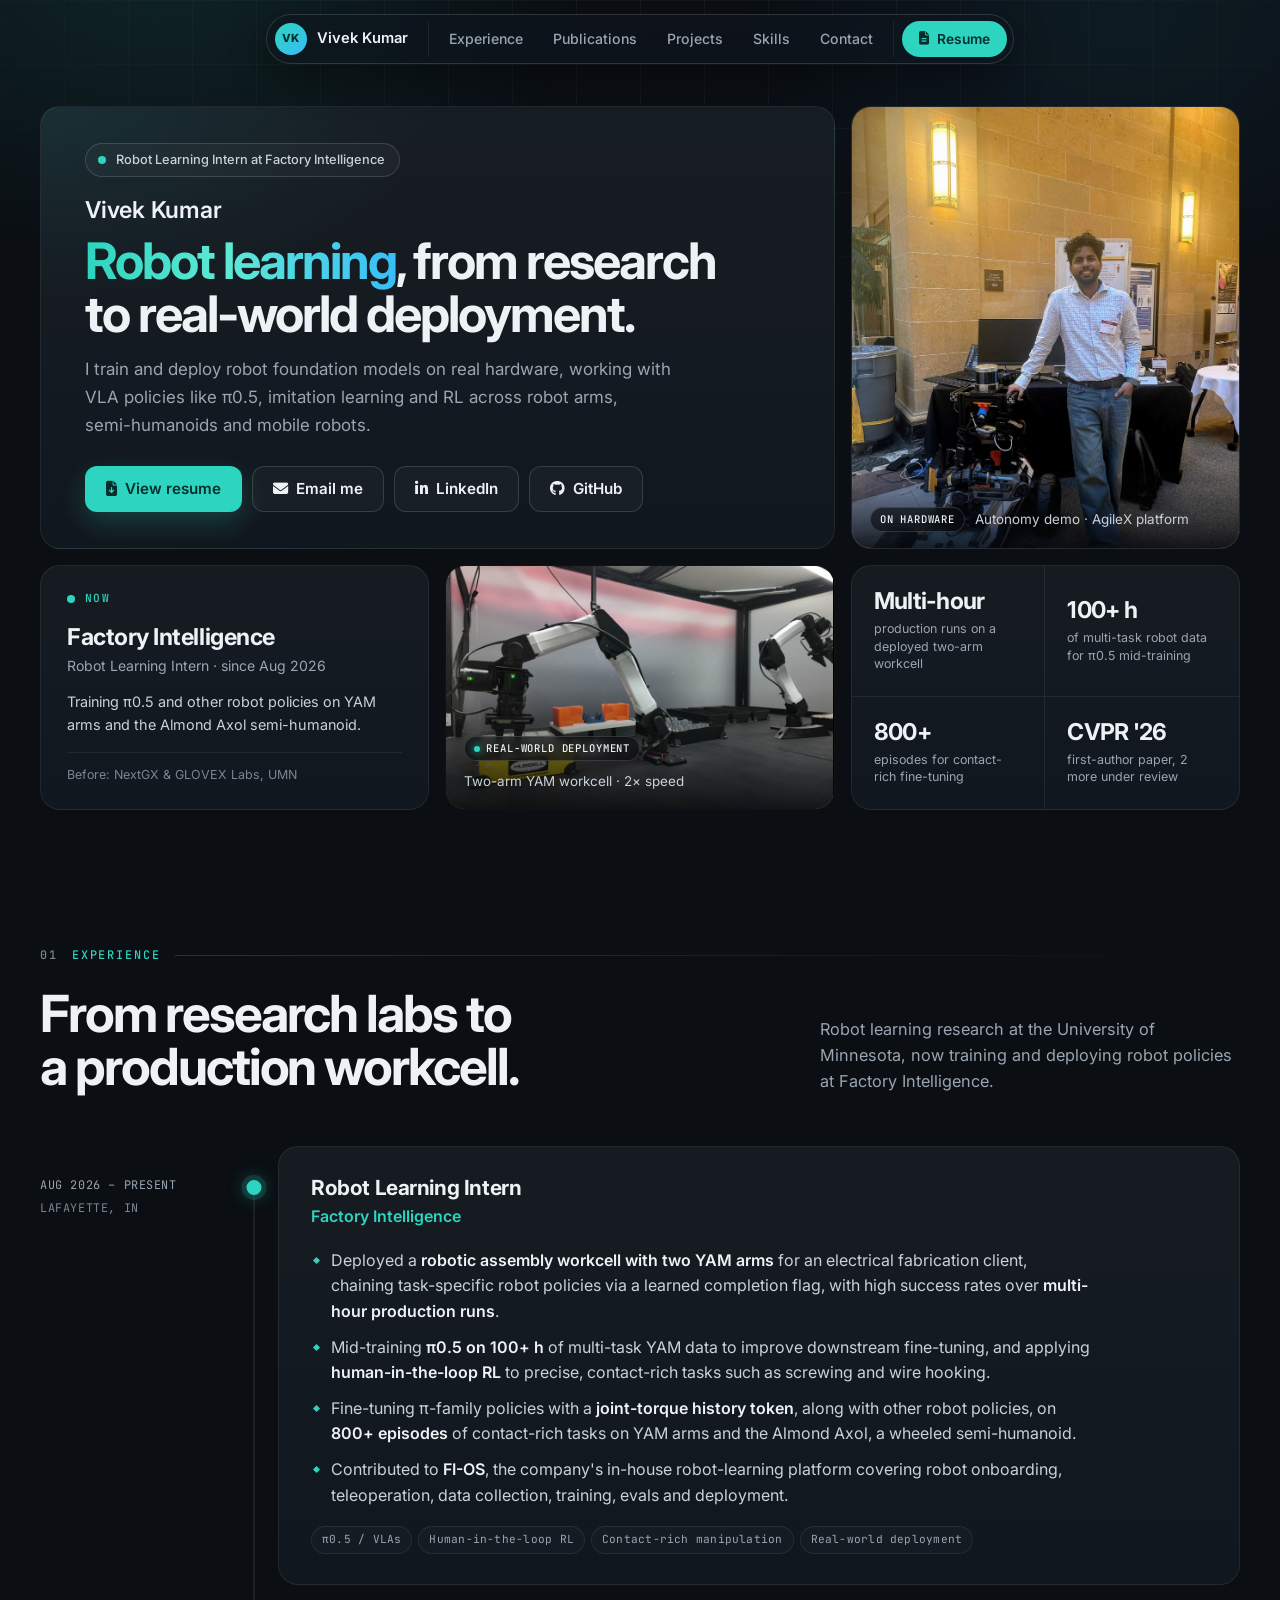
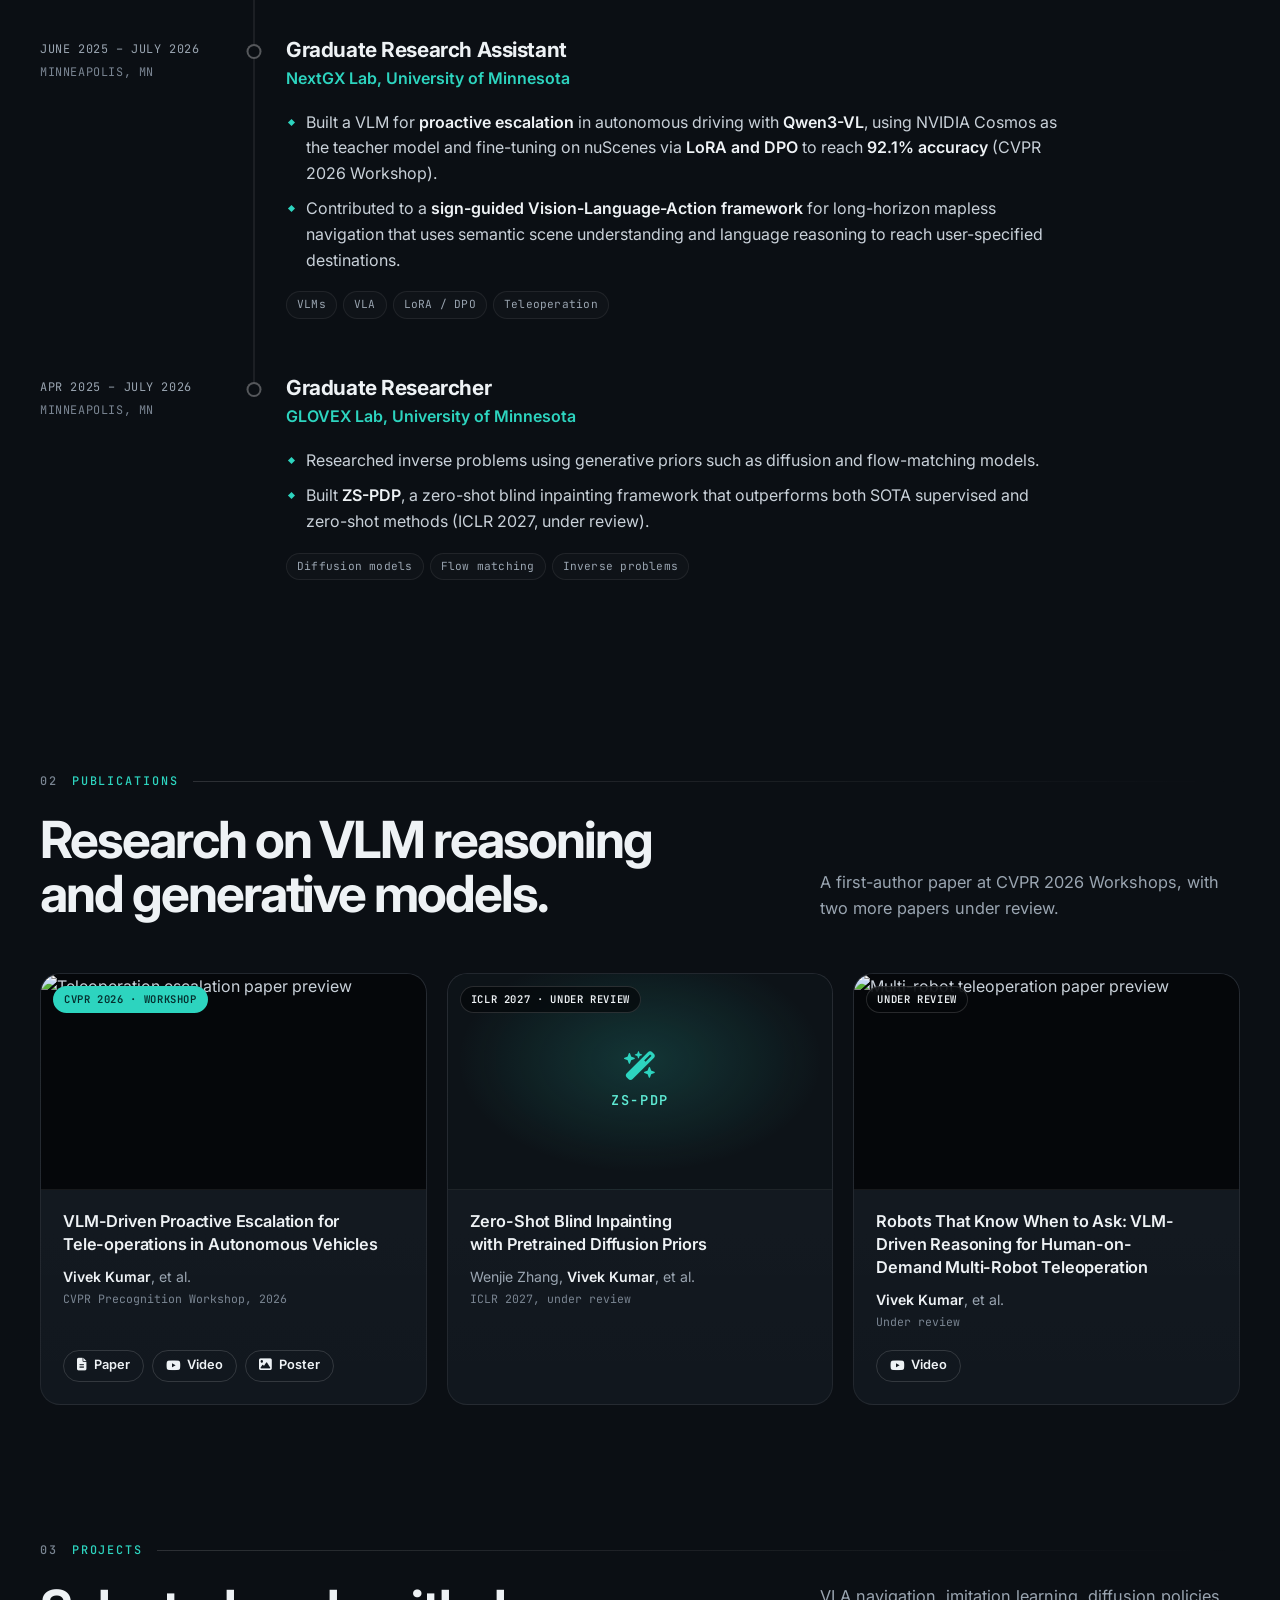
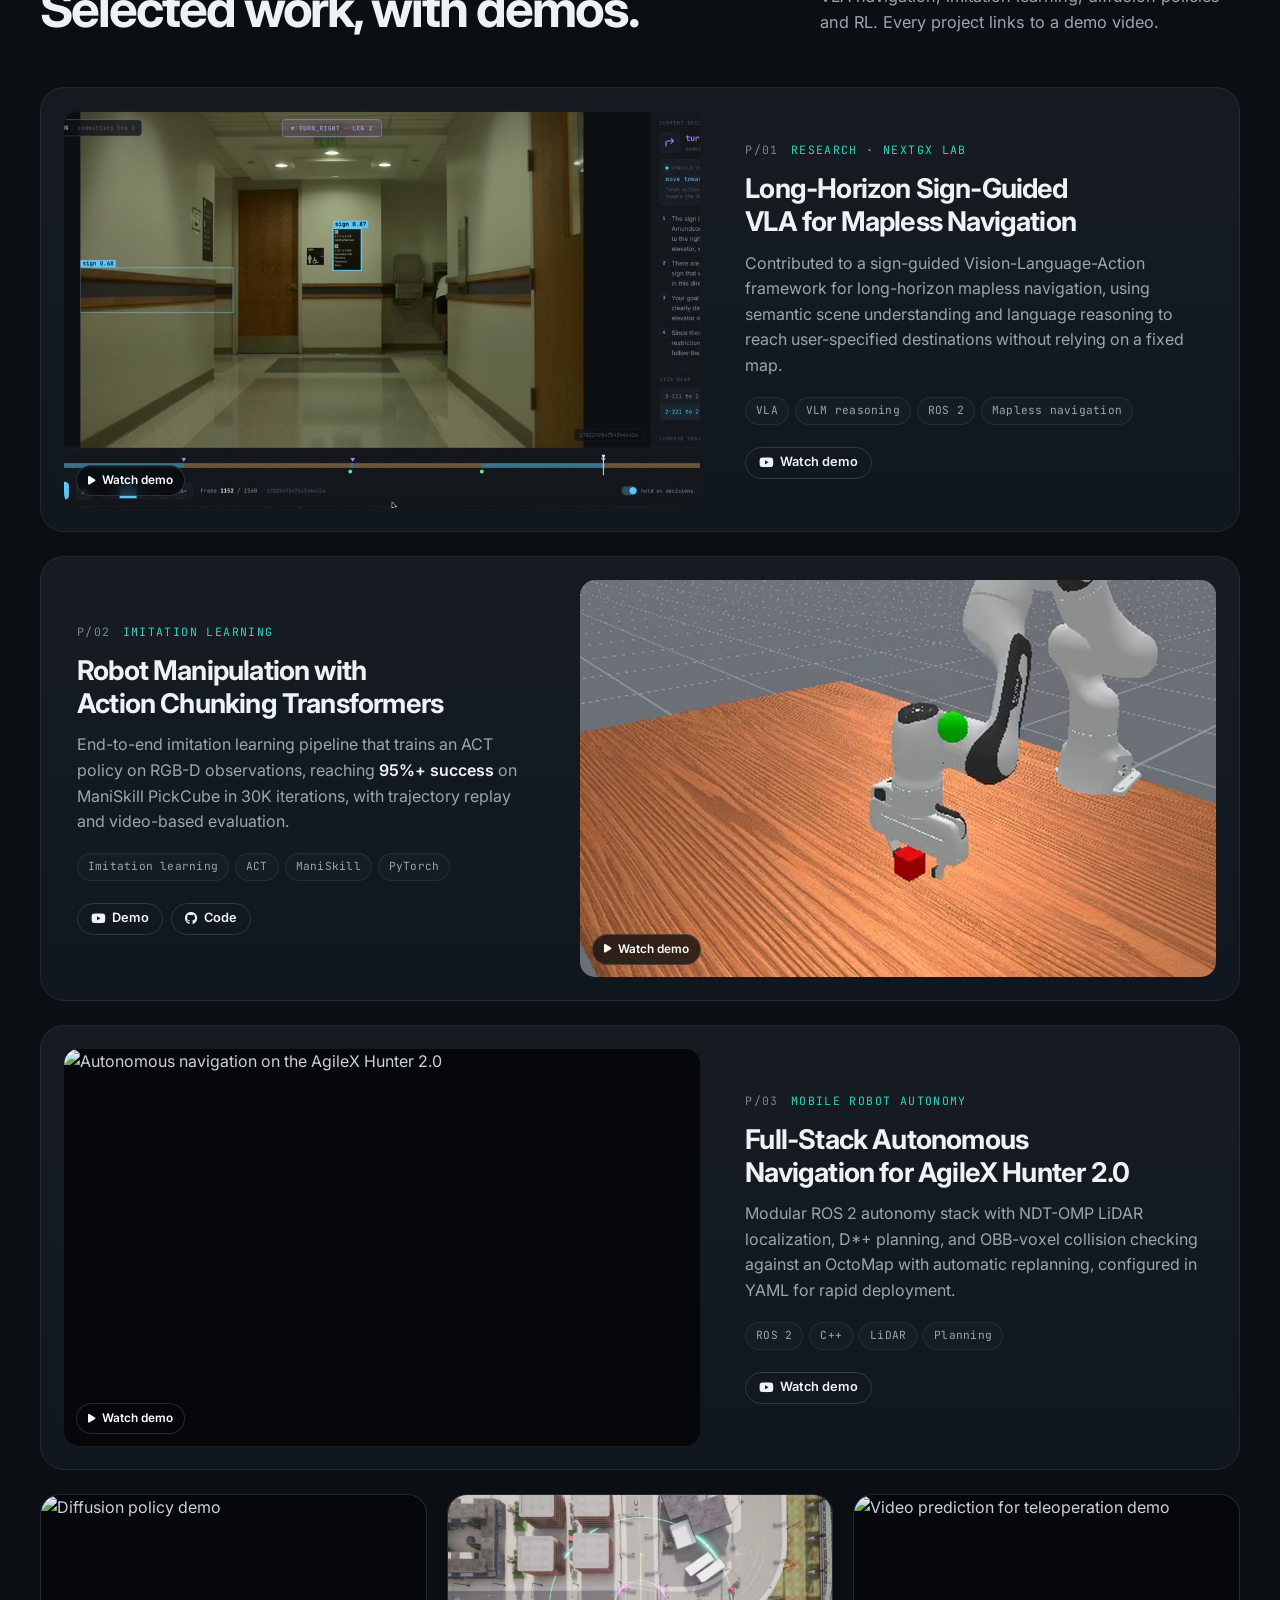
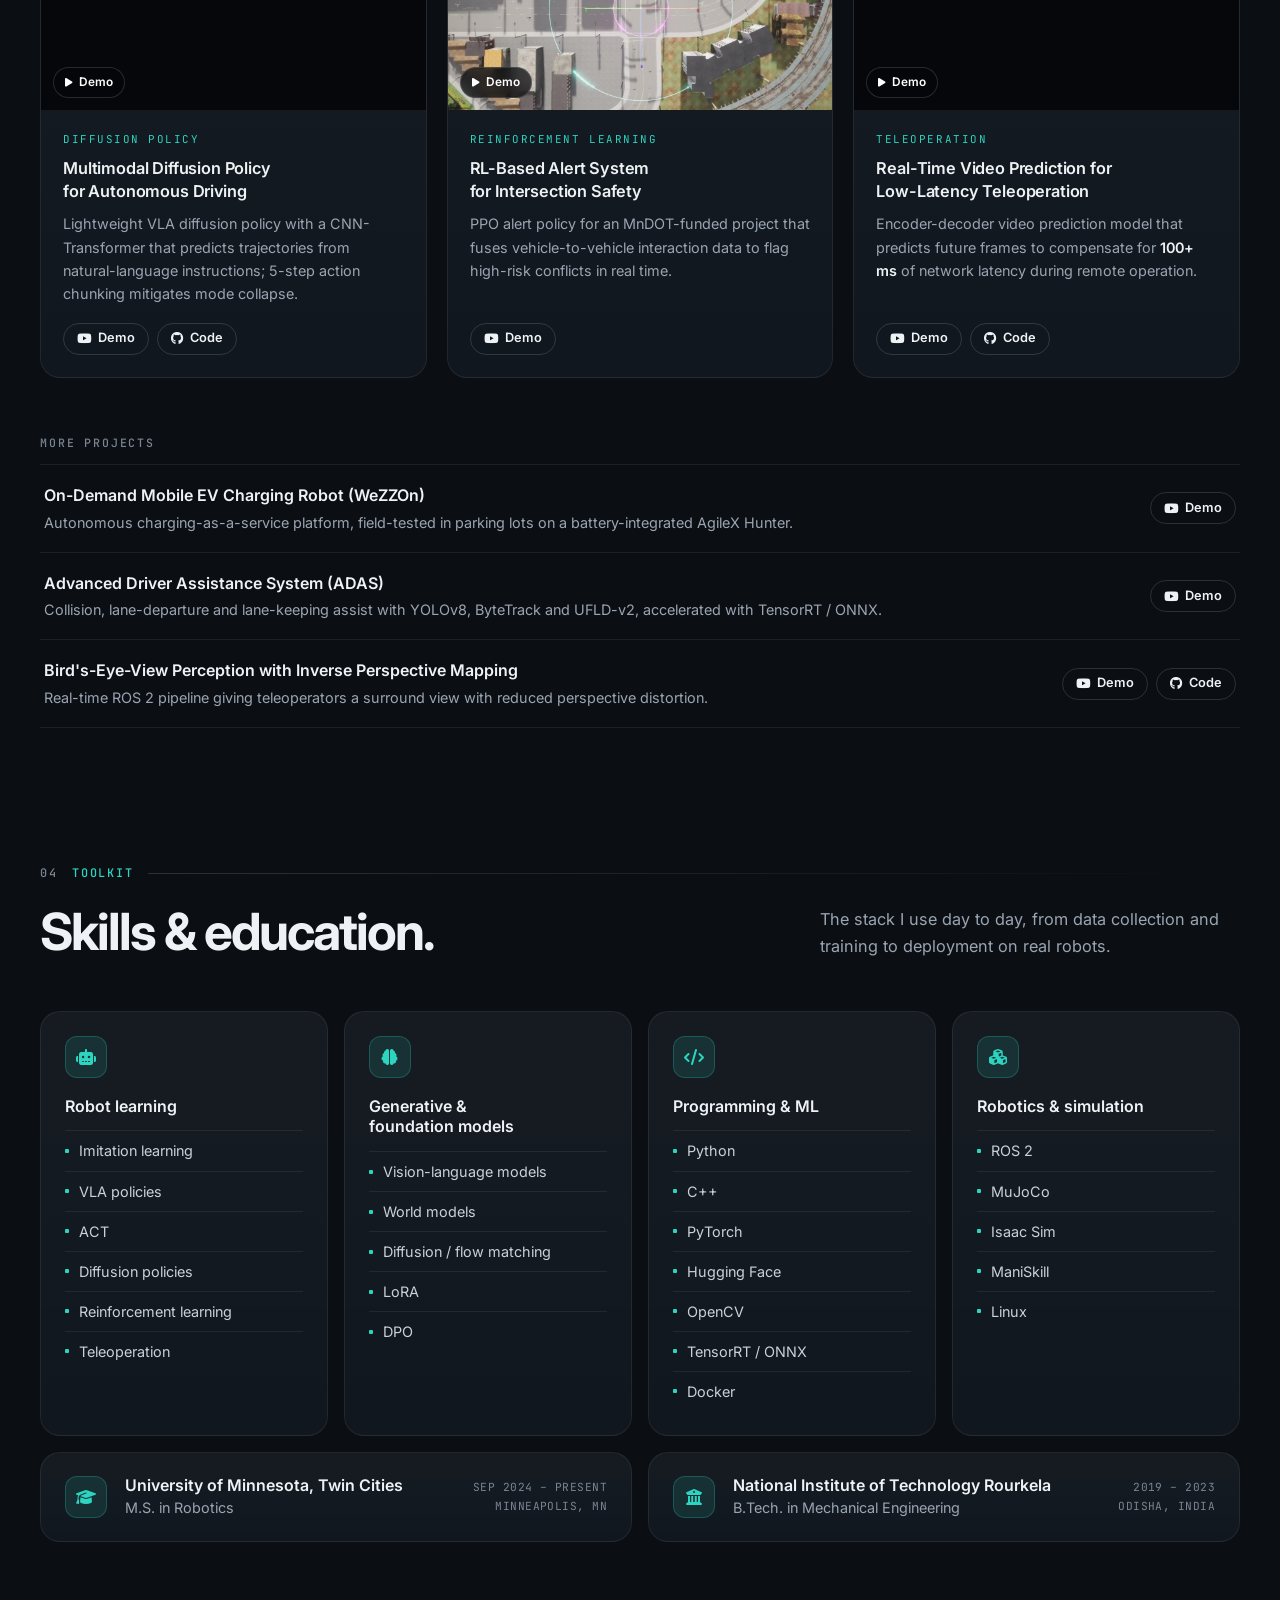
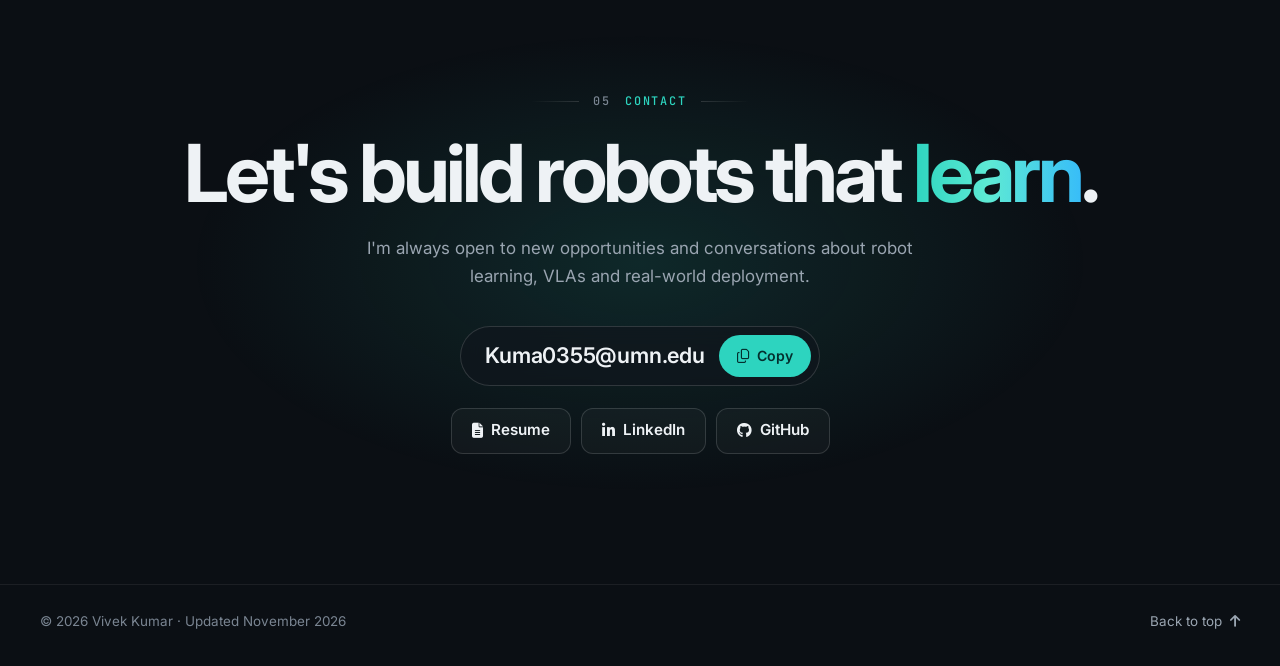
==== commit cbcb4549: "Show real-world workcell deployment clip in hero Replace the simulated ACT rollout with a 2x-speed l" ====
--- a/index.html
+++ b/index.html
@@ -118,12 +118,12 @@
                 </div>
 
                 <figure class="tile tile-video">
-                    <video muted loop playsinline preload="metadata" poster="media/act-pickcube.jpg" data-autoplay
-                        aria-label="ACT policy picking up a cube in the ManiSkill simulator">
-                        <source src="media/act-pickcube.mp4" type="video/mp4">
+                    <video muted loop playsinline preload="metadata" poster="media/workcell-deploy.jpg" data-autoplay
+                        aria-label="Two YAM robot arms running an end-to-end tab-breaking task in a workcell">
+                        <source src="media/workcell-deploy.mp4" type="video/mp4">
                     </video>
-                    <figcaption><span class="chip"><span class="rec" aria-hidden="true"></span>Policy rollout</span>ACT ·
-                        ManiSkill PickCube</figcaption>
+                    <figcaption><span class="chip"><span class="rec" aria-hidden="true"></span>Real-world
+                            deployment</span>Two-arm YAM workcell · 2× speed</figcaption>
                 </figure>
 
                 <div class="tile tile-stats spot">
--- a/styles.css
+++ b/styles.css
@@ -647,7 +647,7 @@
 }
 
 .tile-video video {
-    object-position: 50% 25%;
+    object-position: 40% 50%;
 }
 
 .rec {
